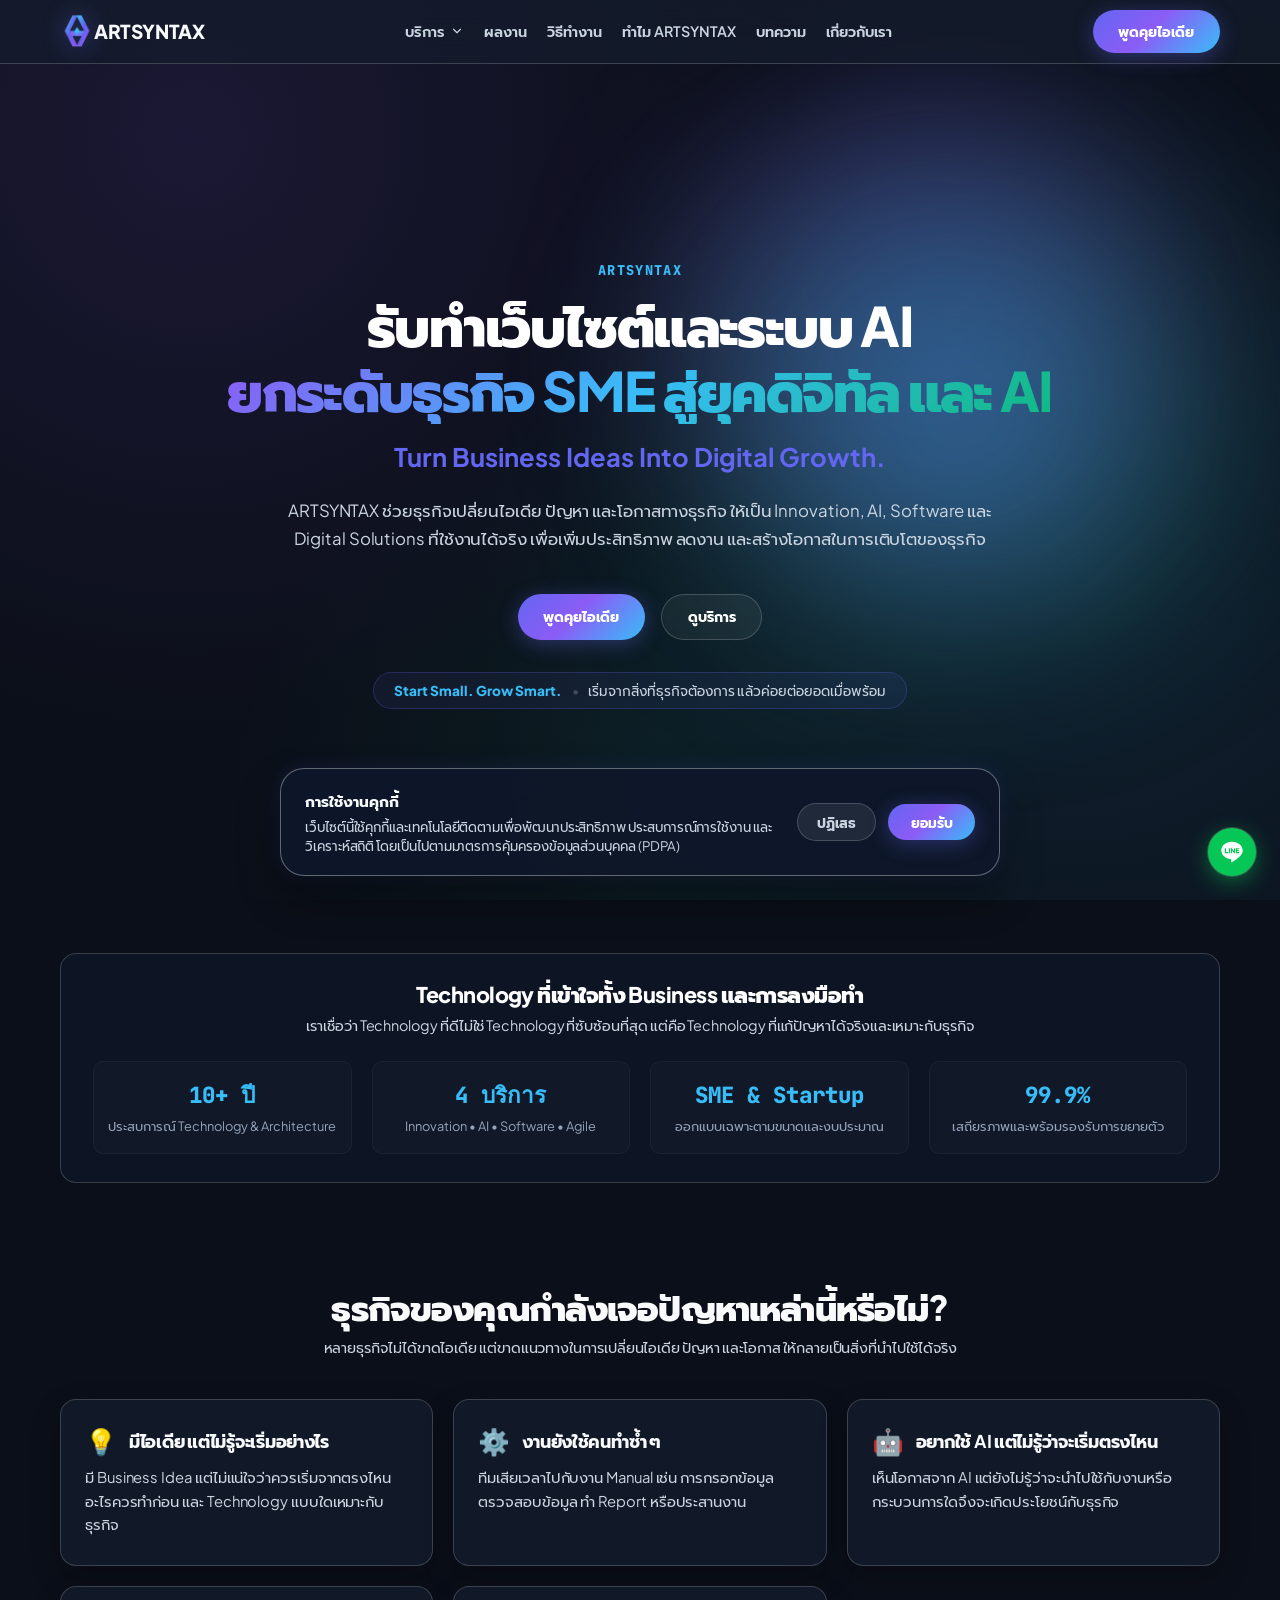
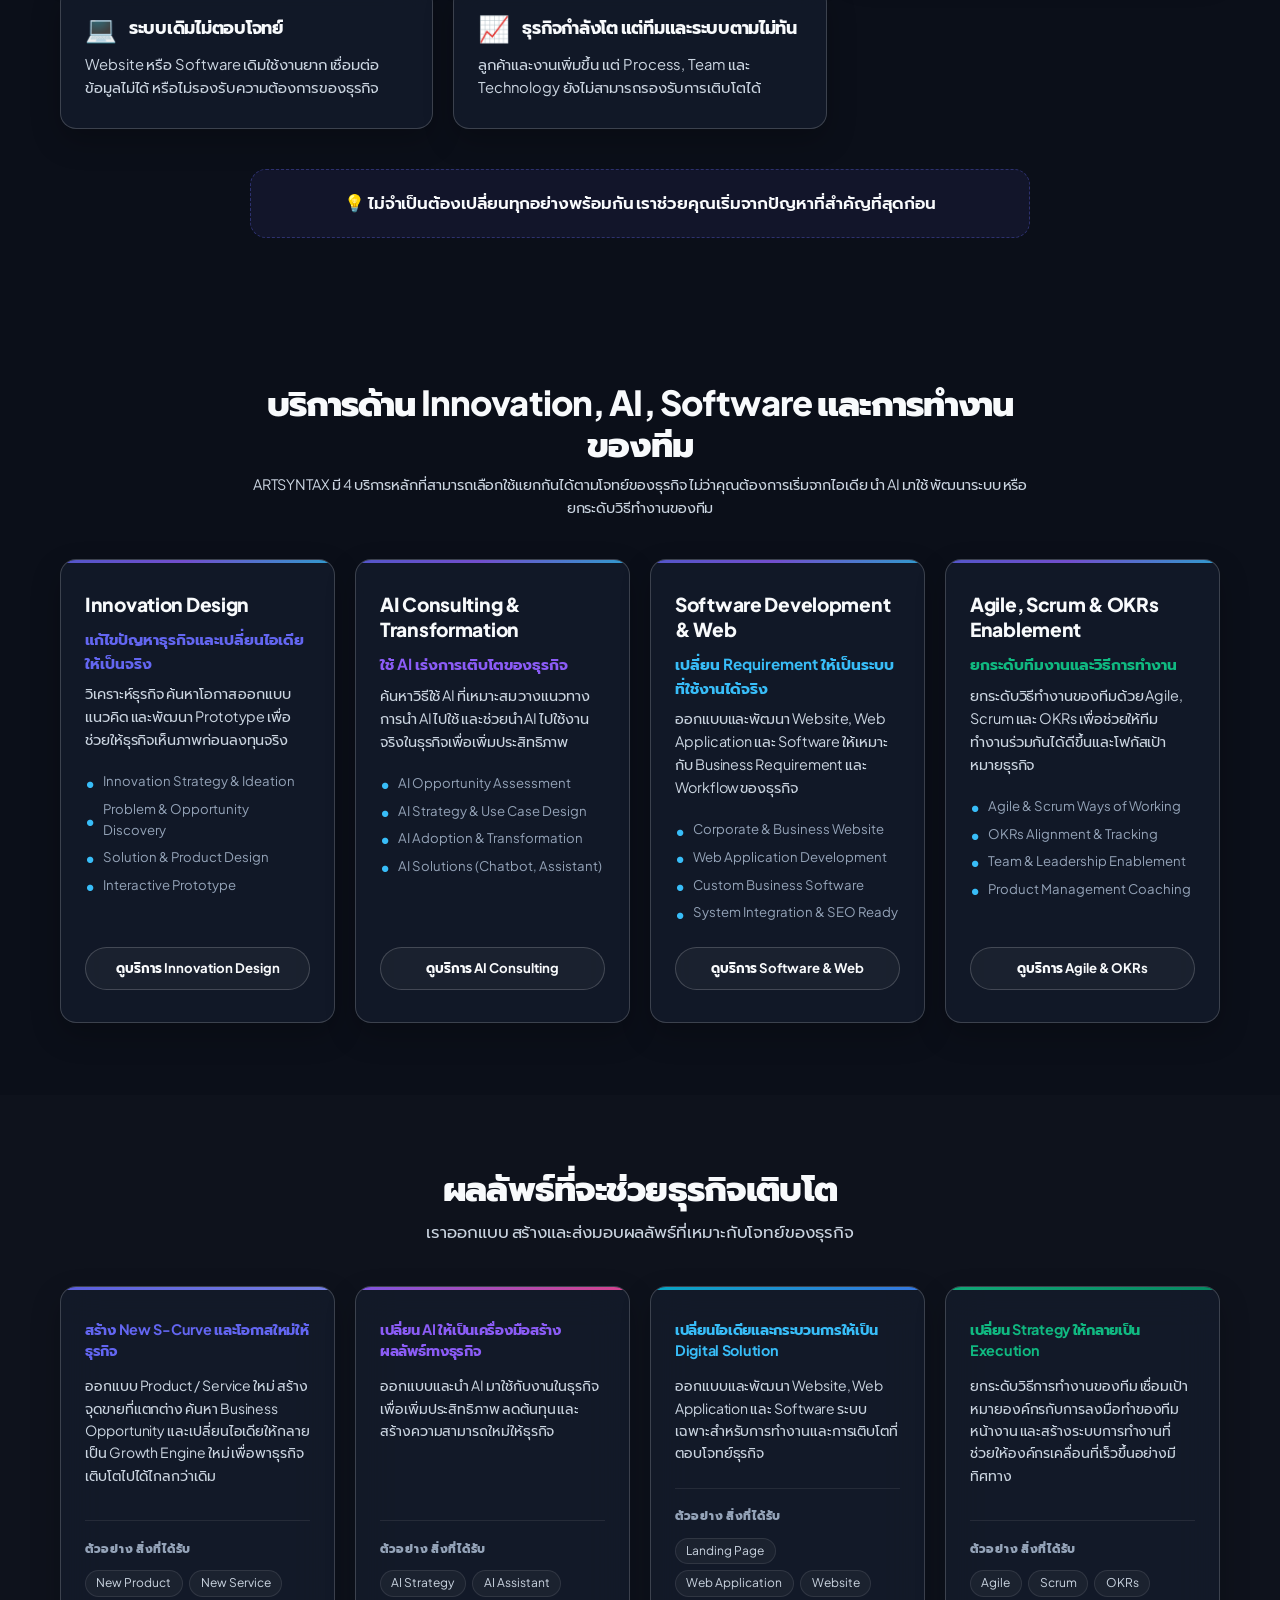
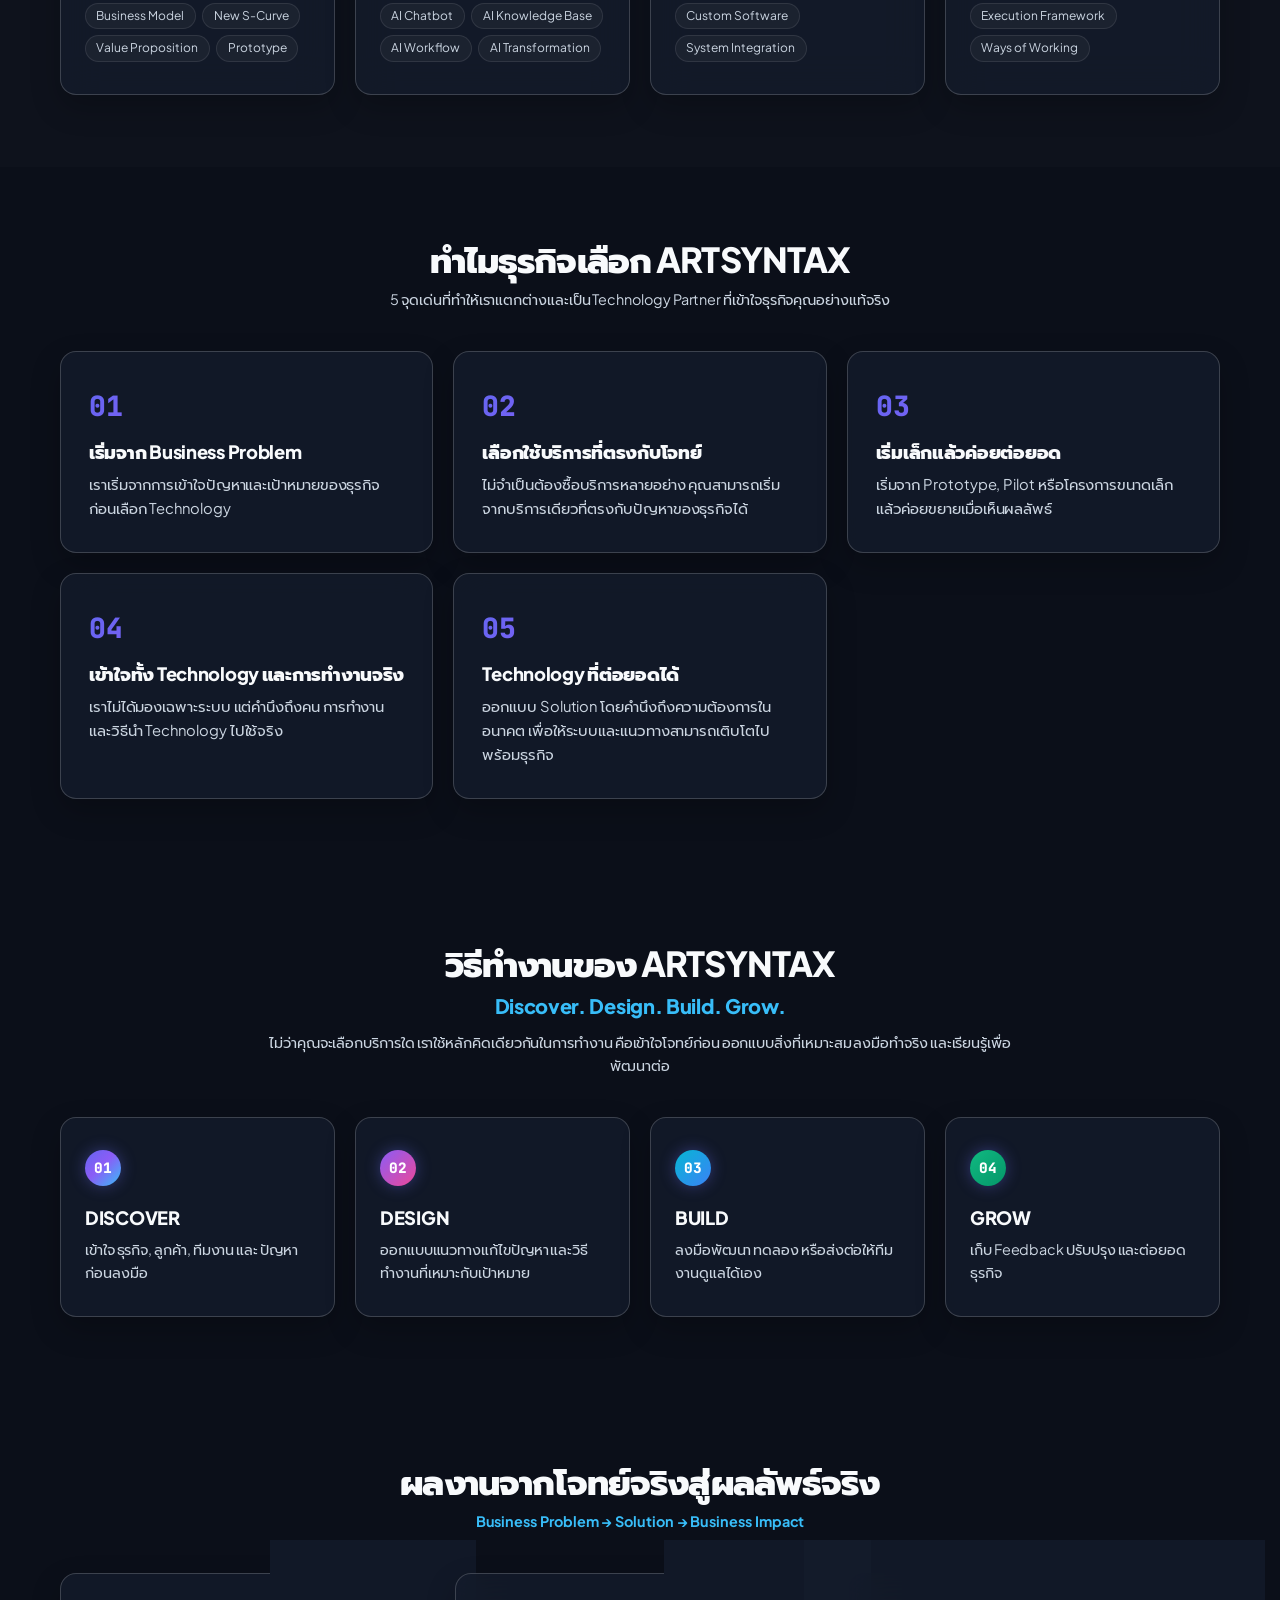
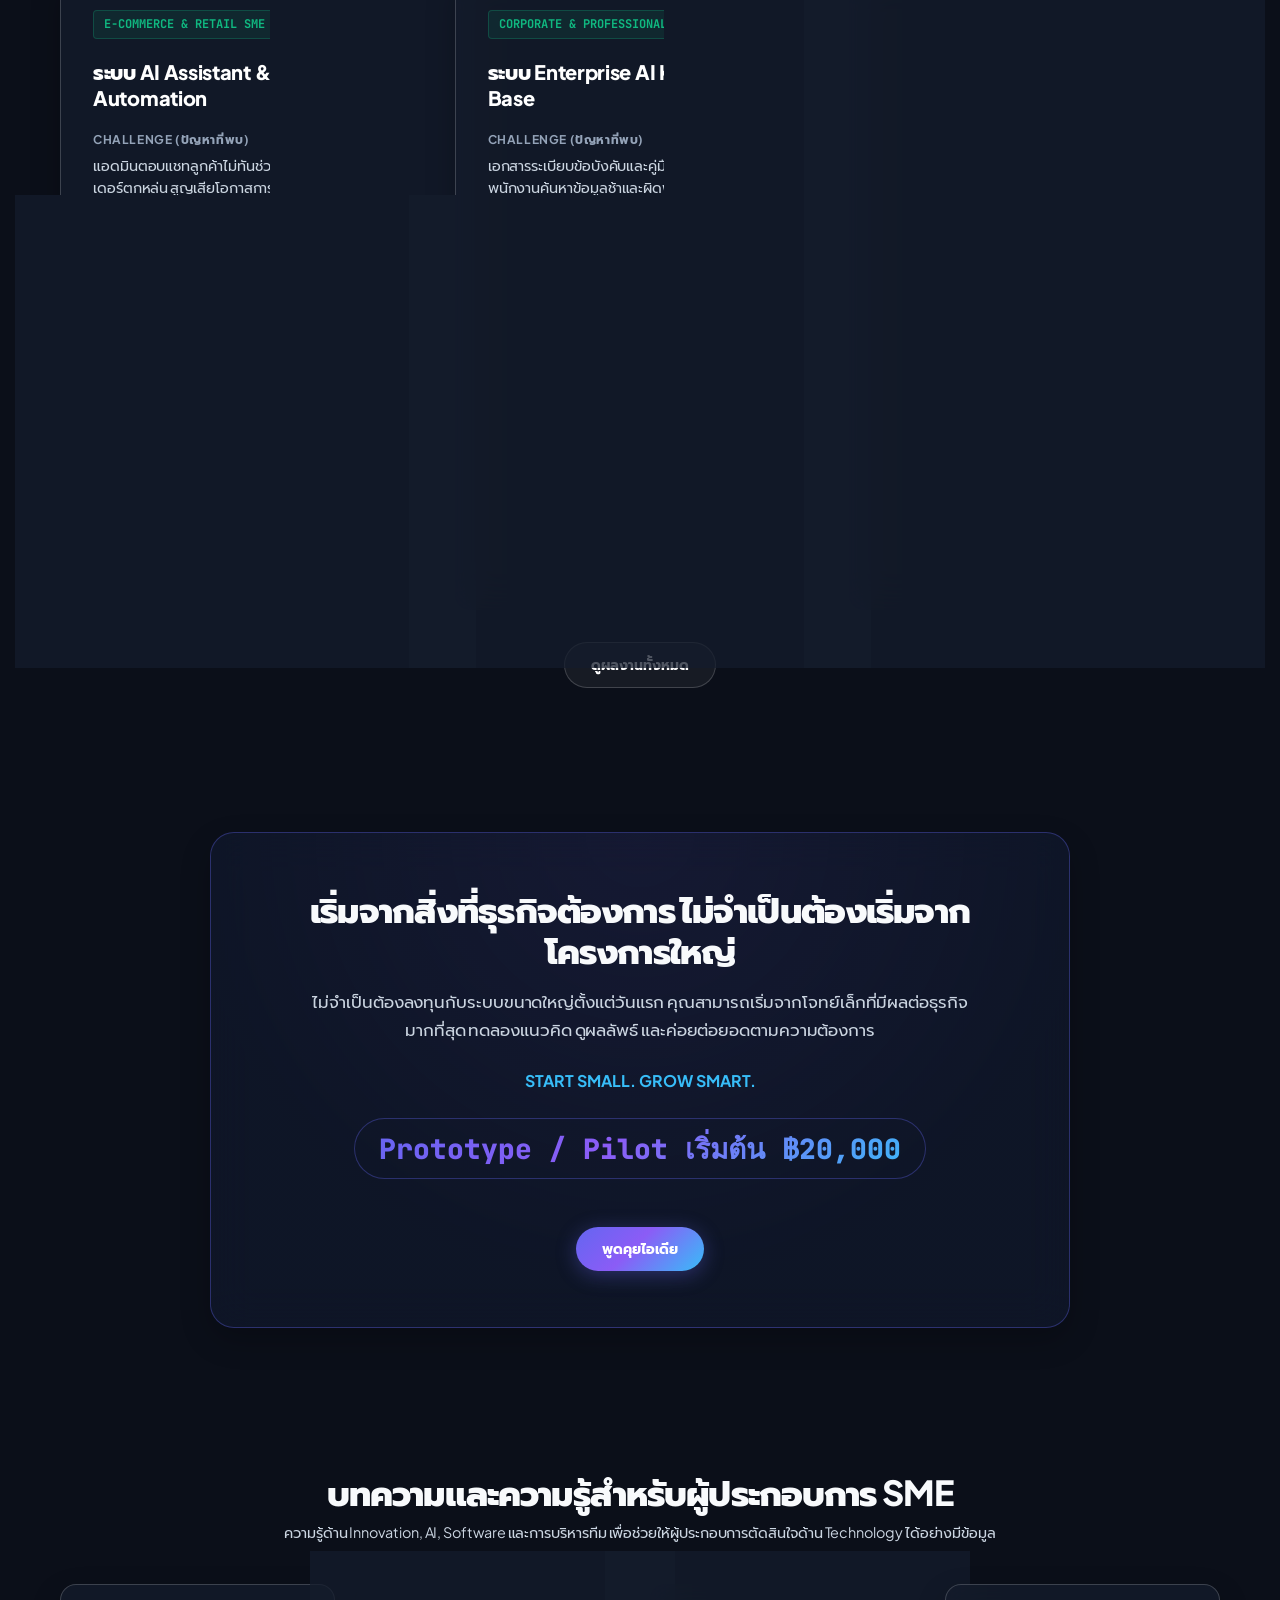
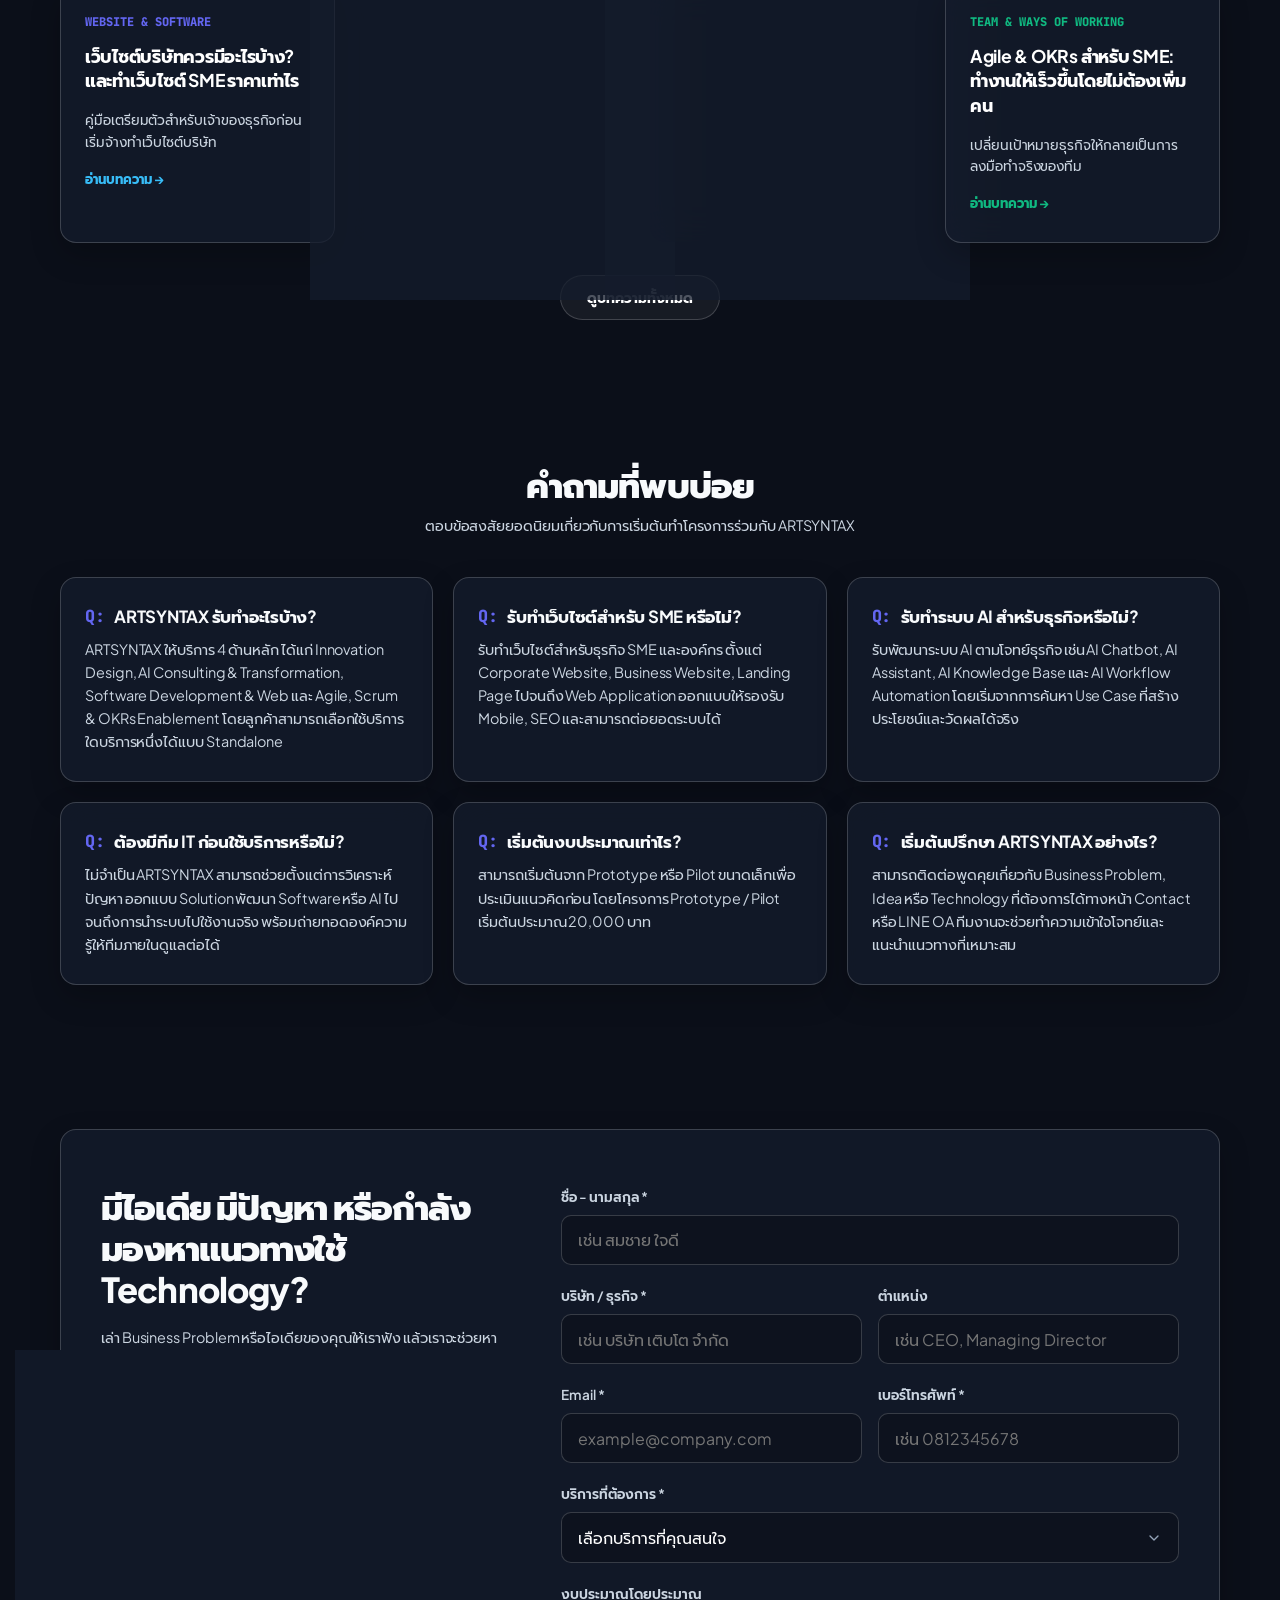
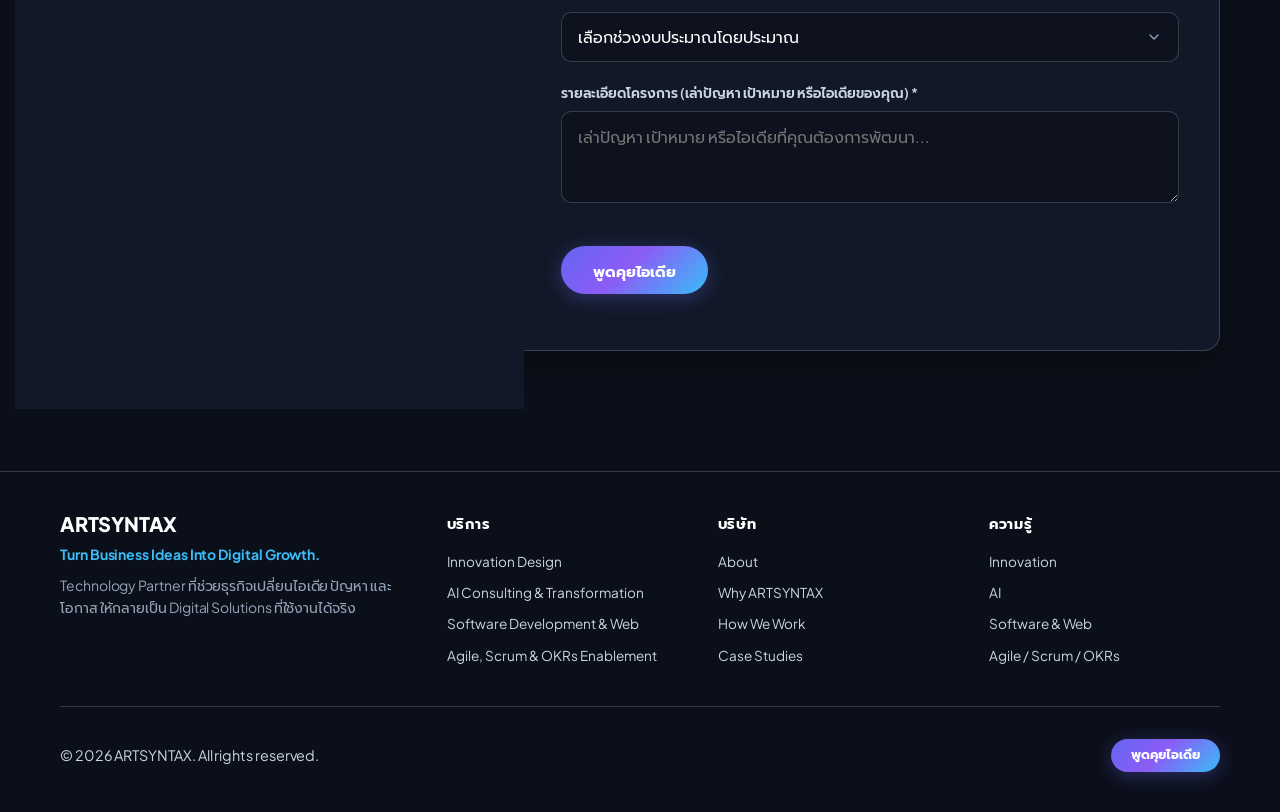
==== index.html @ 2445d151 "change SPA to MPA" ====
<!DOCTYPE html>
<html lang="th">
<head>
    <meta charset="UTF-8">
    <meta name="viewport" content="width=device-width, initial-scale=1.0, maximum-scale=5.0">

    <!-- Google tag (gtag.js) - Google Analytics 4 -->
    <script async src="https://www.googletagmanager.com/gtag/js?id=G-315091WYYC"></script>
    <script>
      window.dataLayer = window.dataLayer || [];
      function gtag(){dataLayer.push(arguments);}
      gtag('js', new Date());

      gtag('config', 'G-315091WYYC');
    </script>

    <!-- Meta Pixel Code -->
    <script>
    !function(f,b,e,v,n,t,s)
    {if(f.fbq)return;n=f.fbq=function(){n.callMethod?
    n.callMethod.apply(n,arguments):n.queue.push(arguments)};
    if(!f._fbq)f._fbq=n;n.push=n;n.loaded=!0;n.version='2.0';
    n.queue=[];t=b.createElement(e);t.async=!0;
    t.src=v;s=b.getElementsByTagName(e)[0];
    s.parentNode.insertBefore(t,s)}(window, document,'script',
    'https://connect.facebook.net/en_US/fbevents.js');
    fbq('init', '1600326638395942');
    fbq('track', 'PageView');
    </script>
    <noscript><img height="1" width="1" style="display:none"
    src="https://www.facebook.com/tr?id=1600326638395942&ev=PageView&noscript=1"
    /></noscript>
    <!-- End Meta Pixel Code -->

    <title>รับทำเว็บไซต์และระบบ AI สำหรับ SME | ARTSYNTAX</title>
    <meta name="description" content="รับทำเว็บไซต์ พัฒนาระบบ AI และ Software สำหรับธุรกิจ SME พร้อม Innovation Design และ Agile, Scrum & OKRs ช่วยเปลี่ยนไอเดียและปัญหาธุรกิจให้เป็น Digital Growth">
    <meta name="author" content="ARTSYNTAX Solution Studio">
    <meta name="robots" content="index, follow, max-snippet:-1, max-image-preview:large, max-video-preview:-1">
    <meta name="theme-color" content="#0b0f19">

    <!-- Favicon -->
    <link rel="icon" href="image/logo.png" type="image/png">

    <!-- Canonical URL -->
    <link rel="canonical" href="https://artsyntax.app/">

    <!-- LLM Context & Discovery Link -->
    <link rel="alternate" type="text/plain" href="https://artsyntax.app/llms.txt" title="LLM Context">
    <link rel="llms" href="https://artsyntax.app/llms.txt">

    <!-- Open Graph / Facebook / LinkedIn Meta Tags -->
    <meta property="og:locale" content="th_TH">
    <meta property="og:type" content="website">
    <meta property="og:title" content="รับทำเว็บไซต์และระบบ AI สำหรับ SME | ARTSYNTAX">
    <meta property="og:description" content="Turn Business Ideas Into Digital Growth. เปลี่ยนไอเดีย ปัญหา และโอกาสทางธุรกิจ ให้กลายเป็น Digital Solutions ที่ใช้งานได้จริง">
    <meta property="og:url" content="https://artsyntax.app/">
    <meta property="og:site_name" content="ARTSYNTAX">
    <meta property="og:image" content="https://artsyntax.app/og-image.png">
    <meta property="og:image:width" content="1200">
    <meta property="og:image:height" content="630">
    <meta property="og:image:alt" content="ARTSYNTAX - รับทำเว็บไซต์และระบบ AI สำหรับ SME">

    <!-- Twitter Card Meta Tags -->
    <meta name="twitter:card" content="summary_large_image">
    <meta name="twitter:title" content="รับทำเว็บไซต์และระบบ AI สำหรับ SME | ARTSYNTAX">
    <meta name="twitter:description" content="Turn Business Ideas Into Digital Growth. เปลี่ยนไอเดีย ปัญหา และโอกาสทางธุรกิจ ให้กลายเป็น Digital Solutions ที่ใช้งานได้จริง">
    <meta name="twitter:image" content="https://artsyntax.app/og-image.png">
    
    <!-- Google Fonts -->
    <link rel="preconnect" href="https://fonts.googleapis.com">
    <link rel="preconnect" href="https://fonts.gstatic.com" crossorigin>
    <link href="https://fonts.googleapis.com/css2?family=Plus+Jakarta+Sans:wght@400;500;600;700;800&family=Prompt:wght@300;400;500;600;700;800&family=JetBrains+Mono:wght@400;500;600;700&display=swap" rel="stylesheet">
    
    <!-- Core Stylesheet -->
    <link rel="stylesheet" href="css/styles.css">
    
    <!-- Structured Data (JSON-LD) -->
    <script type="application/ld+json">
    [
      {
        "@context": "https://schema.org",
        "@type": "Organization",
        "name": "ARTSYNTAX",
        "legalName": "ARTSYNTAX Solution Studio",
        "url": "https://artsyntax.app/",
        "logo": "https://artsyntax.app/image/logo.png",
        "description": "Technology Partner ที่ช่วยธุรกิจเปลี่ยนไอเดีย ปัญหา และโอกาส ให้กลายเป็น Digital Solutions ที่ใช้งานได้จริง ครอบคลุม Innovation Design, AI, Software และ Agile Enablement",
        "email": "artsyntax.app@gmail.com",
        "sameAs": [
          "https://lin.ee/Y8pm6YV"
        ]
      },
      {
        "@context": "https://schema.org",
        "@type": "WebSite",
        "name": "ARTSYNTAX",
        "url": "https://artsyntax.app/"
      },
      {
        "@context": "https://schema.org",
        "@type": "ProfessionalService",
        "name": "ARTSYNTAX | รับทำเว็บไซต์และระบบ AI สำหรับ SME",
        "url": "https://artsyntax.app/",
        "logo": "https://artsyntax.app/image/logo.png",
        "image": "https://artsyntax.app/og-image.png",
        "description": "บริการรับทำเว็บไซต์ พัฒนาระบบ AI และ Software สำหรับธุรกิจ SME พร้อม Innovation Design และ Agile, Scrum & OKRs ในงบเริ่มต้น ฿20,000",
        "priceRange": "฿20,000 - ฿300,000+",
        "currenciesAccepted": "THB",
        "paymentAccepted": "Cash, Bank Transfer",
        "areaServed": {
          "@type": "Country",
          "name": "Thailand"
        },
        "address": {
          "@type": "PostalAddress",
          "addressCountry": "TH"
        },
        "contactPoint": {
          "@type": "ContactPoint",
          "email": "artsyntax.app@gmail.com",
          "contactType": "Solutions Consultant",
          "availableLanguage": ["Thai", "English"]
        }
      }
    ]
    </script>
</head>
<body>

    <!-- ==========================================================================
       HEADER NAVIGATION BAR (6 Items + Dropdown + CTA)
       ========================================================================== -->
    <header class="navbar">
        <div class="container nav-wrapper">
            <a href="index.html" class="logo" aria-label="ARTSYNTAX Home">
                <img src="image/logo.png" alt="รับทำเว็บไซต์และระบบ AI สำหรับ SME" class="logo-img">
                <span>ARTSYNTAX</span>
            </a>

            <nav aria-label="Main Navigation">
                <ul class="nav-links">
                    <li class="nav-item-dropdown">
                        <a href="services/index.html" class="nav-link nav-dropdown-toggle">
                            <span>บริการ</span>
                            <svg viewBox="0 0 24 24" fill="none" stroke="currentColor" stroke-width="2" stroke-linecap="round" stroke-linejoin="round"><polyline points="6 9 12 15 18 9"></polyline></svg>
                        </a>
                        <div class="dropdown-menu">
                            <a href="services/innovation-design/index.html" class="dropdown-item">
                                <div class="dropdown-item-title"><span class="tag">01</span> Innovation Design</div>
                                <div class="dropdown-item-desc">เปลี่ยนไอเดียและปัญหาธุรกิจให้เป็น Solution</div>
                            </a>
                            <a href="services/ai-consulting-transformation/index.html" class="dropdown-item">
                                <div class="dropdown-item-title"><span class="tag">02</span> AI Consulting & Transformation</div>
                                <div class="dropdown-item-desc">ค้นหาโอกาสและนำ AI มาใช้ในธุรกิจจริง</div>
                            </a>
                            <a href="services/software-development-web/index.html" class="dropdown-item">
                                <div class="dropdown-item-title"><span class="tag">03</span> Software Development & Web</div>
                                <div class="dropdown-item-desc">พัฒนา Website, Web App และ Software</div>
                            </a>
                            <a href="services/agile-scrum-okrs/index.html" class="dropdown-item">
                                <div class="dropdown-item-title"><span class="tag">04</span> Agile, Scrum & OKRs Enablement</div>
                                <div class="dropdown-item-desc">ยกระดับทีม วิธีทำงาน และการ Execution</div>
                            </a>
                        </div>
                    </li>
                    <li><a href="case-studies/index.html" class="nav-link">ผลงาน</a></li>
                    <li><a href="how-we-work/index.html" class="nav-link">วิธีทำงาน</a></li>
                    <li><a href="why-artsyntax/index.html" class="nav-link">ทำไม ARTSYNTAX</a></li>
                    <li><a href="insights/index.html" class="nav-link">บทความ</a></li>
                    <li><a href="about/index.html" class="nav-link">เกี่ยวกับเรา</a></li>
                </ul>
            </nav>

            <div class="nav-actions">
                <a href="contact/index.html" class="btn btn-primary nav-cta-btn" id="navCtaBtn">
                    <span>พูดคุยไอเดีย</span>
                </a>
                <button class="mobile-toggle" id="mobileToggle" aria-label="เปิดเมนู" aria-expanded="false">
                    <svg width="20" height="20" viewBox="0 0 24 24" fill="none" stroke="currentColor" stroke-width="2" stroke-linecap="round" stroke-linejoin="round"><line x1="3" y1="12" x2="21" y2="12"></line><line x1="3" y1="6" x2="21" y2="6"></line><line x1="3" y1="18" x2="21" y2="18"></line></svg>
                </button>
            </div>
        </div>
    </header>

    <!-- Mobile Navigation Drawer -->
    <div class="mobile-drawer" id="mobileDrawer">
        <div style="font-size: 0.8rem; font-weight: 800; color: var(--accent-indigo); text-transform: uppercase; margin-bottom: -0.5rem;">บริการหลัก</div>
        <a href="services/innovation-design/index.html" class="mobile-nav-link" style="padding-left: 0.5rem;">• Innovation Design</a>
        <a href="services/ai-consulting-transformation/index.html" class="mobile-nav-link" style="padding-left: 0.5rem;">• AI Consulting & Transformation</a>
        <a href="services/software-development-web/index.html" class="mobile-nav-link" style="padding-left: 0.5rem;">• Software Development & Web</a>
        <a href="services/agile-scrum-okrs/index.html" class="mobile-nav-link" style="padding-left: 0.5rem;">• Agile, Scrum & OKRs Enablement</a>
        <a href="case-studies/index.html" class="mobile-nav-link">ผลงาน</a>
        <a href="how-we-work/index.html" class="mobile-nav-link">วิธีทำงาน</a>
        <a href="why-artsyntax/index.html" class="mobile-nav-link">ทำไม ARTSYNTAX</a>
        <a href="insights/index.html" class="mobile-nav-link">บทความ</a>
        <a href="about/index.html" class="mobile-nav-link">เกี่ยวกับเรา</a>
        <div style="margin-top: auto;">
            <a href="contact/index.html" class="btn btn-primary" style="width: 100%;">
                <span>พูดคุยไอเดีย</span>
            </a>
        </div>
    </div>

    <!-- ==========================================================================
       MAIN CONTENT CONTAINER
       ========================================================================== -->
    <main>

        <!-- ==========================================================================
           SECTION 01 — HERO
           ========================================================================== -->
        <section class="hero-section" id="home">
            <div class="container">
                <div class="hero-grid reveal" style="text-align: center;">
                    <div style="font-size: 0.85rem; font-family: var(--font-mono); font-weight: 800; color: var(--accent-cyan); text-transform: uppercase; letter-spacing: 0.1em; margin-bottom: 0.75rem;">
                        ARTSYNTAX
                    </div>
                    
                    <h1 style="font-size: clamp(2.1rem, 4.5vw, 3.4rem); font-weight: 800; line-height: 1.2; color: white; margin: 0 0 0.85rem;">
                        รับทำเว็บไซต์และระบบ AI <br><span class="gradient-text">ยกระดับธุรกิจ SME สู่ยุคดิจิทัล และ AI</span>
                    </h1>
                    
                    <div style="font-size: clamp(1.2rem, 2.5vw, 1.6rem); font-weight: 700; color: var(--accent-indigo); margin-bottom: 1.25rem;">
                        Turn Business Ideas Into Digital Growth.
                    </div>

                    <p class="hero-desc" style="max-width: 720px; margin: 0 auto 2rem; font-size: 1.05rem; line-height: 1.7; color: var(--text-secondary);">
                        ARTSYNTAX ช่วยธุรกิจเปลี่ยนไอเดีย ปัญหา และโอกาสทางธุรกิจ ให้เป็น Innovation, AI, Software และ Digital Solutions ที่ใช้งานได้จริง เพื่อเพิ่มประสิทธิภาพ ลดงาน และสร้างโอกาสในการเติบโตของธุรกิจ
                    </p>

                    <div class="hero-actions" style="display: flex; justify-content: center; gap: 1rem; flex-wrap: wrap;">
                        <a href="contact/index.html" class="btn btn-primary" id="heroCtaBtn">
                            <span>พูดคุยไอเดีย</span>
                        </a>
                        <a href="services/index.html" class="btn" style="background: rgba(255,255,255,0.05); border: 1px solid var(--border-glass); color: white;">
                            ดูบริการ
                        </a>
                    </div>

                    <div style="margin-top: 2rem;">
                        <div style="display: inline-flex; align-items: center; gap: 0.6rem; background: rgba(99, 102, 241, 0.08); border: 1px solid rgba(99, 102, 241, 0.25); border-radius: var(--radius-pill); padding: 0.45rem 1.25rem; font-size: 0.85rem; color: var(--text-secondary);">
                            <span style="font-weight: 800; color: var(--accent-cyan);">Start Small. Grow Smart.</span>
                            <span style="color: rgba(255,255,255,0.2);">•</span>
                            <span>เริ่มจากสิ่งที่ธุรกิจต้องการ แล้วค่อยต่อยอดเมื่อพร้อม</span>
                        </div>
                    </div>
                </div>
            </div>
        </section>

        <!-- ==========================================================================
           SECTION 02 — TRUST / PROOF
           ========================================================================== -->
        <section class="proof-strip">
            <div class="container">
                <div class="proof-box reveal">
                    <div class="proof-header">
                        <h2>Technology ที่เข้าใจทั้ง Business และการลงมือทำ</h2>
                        <p>เราเชื่อว่า Technology ที่ดีไม่ใช่ Technology ที่ซับซ้อนที่สุด แต่คือ Technology ที่แก้ปัญหาได้จริงและเหมาะกับธุรกิจ</p>
                    </div>

                    <div class="proof-grid">
                        <div class="proof-item">
                            <div class="proof-metric">10+ ปี</div>
                            <div class="proof-label">ประสบการณ์ Technology & Architecture</div>
                        </div>
                        <div class="proof-item">
                            <div class="proof-metric">4 บริการ</div>
                            <div class="proof-label">Innovation • AI • Software • Agile</div>
                        </div>
                        <div class="proof-item">
                            <div class="proof-metric">SME & Startup</div>
                            <div class="proof-label">ออกแบบเฉพาะตามขนาดและงบประมาณ</div>
                        </div>
                        <div class="proof-item">
                            <div class="proof-metric">99.9%</div>
                            <div class="proof-label">เสถียรภาพและพร้อมรองรับการขยายตัว</div>
                        </div>
                    </div>
                </div>
            </div>
        </section>

        <!-- ==========================================================================
           SECTION 03 — BUSINESS PROBLEMS
           ========================================================================== -->
        <section class="section-padding" id="problems">
            <div class="container">
                <div style="text-align: center; max-width: 780px; margin: 0 auto 2.5rem;" class="reveal">
                    <h2>ธุรกิจของคุณกำลังเจอปัญหาเหล่านี้หรือไม่?</h2>
                    <p style="margin-top: 0.5rem;">หลายธุรกิจไม่ได้ขาดไอเดีย แต่ขาดแนวทางในการเปลี่ยนไอเดีย ปัญหา และโอกาส ให้กลายเป็นสิ่งที่นำไปใช้ได้จริง</p>
                </div>

                <div class="problems-grid">
                    <!-- Problem 1 -->
                    <div class="glass-card problem-card reveal">
                        <div class="problem-header">
                            <span class="problem-icon">💡</span>
                            <h3>มีไอเดีย แต่ไม่รู้จะเริ่มอย่างไร</h3>
                        </div>
                        <p>มี Business Idea แต่ไม่แน่ใจว่าควรเริ่มจากตรงไหน อะไรควรทำก่อน และ Technology แบบใดเหมาะกับธุรกิจ</p>
                    </div>

                    <!-- Problem 2 -->
                    <div class="glass-card problem-card reveal">
                        <div class="problem-header">
                            <span class="problem-icon">⚙️</span>
                            <h3>งานยังใช้คนทำซ้ำ ๆ</h3>
                        </div>
                        <p>ทีมเสียเวลาไปกับงาน Manual เช่น การกรอกข้อมูล ตรวจสอบข้อมูล ทำ Report หรือประสานงาน</p>
                    </div>

                    <!-- Problem 3 -->
                    <div class="glass-card problem-card reveal">
                        <div class="problem-header">
                            <span class="problem-icon">🤖</span>
                            <h3>อยากใช้ AI แต่ไม่รู้ว่าจะเริ่มตรงไหน</h3>
                        </div>
                        <p>เห็นโอกาสจาก AI แต่ยังไม่รู้ว่าจะนำไปใช้กับงานหรือกระบวนการใดจึงจะเกิดประโยชน์กับธุรกิจ</p>
                    </div>

                    <!-- Problem 4 -->
                    <div class="glass-card problem-card reveal">
                        <div class="problem-header">
                            <span class="problem-icon">💻</span>
                            <h3>ระบบเดิมไม่ตอบโจทย์</h3>
                        </div>
                        <p>Website หรือ Software เดิมใช้งานยาก เชื่อมต่อข้อมูลไม่ได้ หรือไม่รองรับความต้องการของธุรกิจ</p>
                    </div>

                    <!-- Problem 5 -->
                    <div class="glass-card problem-card reveal">
                        <div class="problem-header">
                            <span class="problem-icon">📈</span>
                            <h3>ธุรกิจกำลังโต แต่ทีมและระบบตามไม่ทัน</h3>
                        </div>
                        <p>ลูกค้าและงานเพิ่มขึ้น แต่ Process, Team และ Technology ยังไม่สามารถรองรับการเติบโตได้</p>
                    </div>
                </div>

                <div class="problem-closing-box reveal">
                    <p>💡 ไม่จำเป็นต้องเปลี่ยนทุกอย่างพร้อมกัน เราช่วยคุณเริ่มจากปัญหาที่สำคัญที่สุดก่อน</p>
                </div>
            </div>
        </section>

        <!-- ==========================================================================
           SECTION 04 — CORE SERVICES (4 Standalone Services)
           ========================================================================== -->
        <section class="section-padding" id="services">
            <div class="container">
                <div style="text-align: center; max-width: 780px; margin: 0 auto 2.5rem;" class="reveal">
                    <h2>บริการด้าน Innovation, AI, Software และการทำงานของทีม</h2>
                    <p style="margin-top: 0.5rem;">ARTSYNTAX มี 4 บริการหลักที่สามารถเลือกใช้แยกกันได้ตามโจทย์ของธุรกิจ ไม่ว่าคุณต้องการเริ่มจากไอเดีย นำ AI มาใช้ พัฒนาระบบ หรือยกระดับวิธีทำงานของทีม</p>
                </div>

                <div class="lifecycle-grid">
                    <!-- Service 01: Innovation Design -->
                    <div class="glass-card lifecycle-card reveal">
                        <div>
                            <h3>Innovation Design</h3>
                            <div style="font-weight: 700; color: var(--accent-indigo); font-size: 0.95rem; margin-bottom: 0.5rem;">แก้ไขปัญหาธุรกิจและเปลี่ยนไอเดียให้เป็นจริง</div>
                            <p class="lifecycle-desc">วิเคราะห์ธุรกิจ ค้นหาโอกาส ออกแบบแนวคิด และพัฒนา Prototype เพื่อช่วยให้ธุรกิจเห็นภาพก่อนลงทุนจริง</p>
                            
                            <ul class="lifecycle-services-list">
                                <li>Innovation Strategy & Ideation</li>
                                <li>Problem & Opportunity Discovery</li>
                                <li>Solution & Product Design</li>
                                <li>Interactive Prototype</li>
                            </ul>
                        </div>
                        <a href="services/innovation-design/index.html" class="btn-lifecycle">ดูบริการ Innovation Design</a>
                    </div>

                    <!-- Service 02: AI Consulting & Transformation -->
                    <div class="glass-card lifecycle-card reveal">
                        <div>
                            <h3>AI Consulting & Transformation</h3>
                            <div style="font-weight: 700; color: var(--accent-purple); font-size: 0.95rem; margin-bottom: 0.5rem;">ใช้ AI เร่งการเติบโตของธุรกิจ</div>
                            <p class="lifecycle-desc">ค้นหาวิธีใช้ AI ที่เหมาะสม วางแนวทางการนำ AI ไปใช้ และช่วยนำ AI ไปใช้งานจริงในธุรกิจเพื่อเพิ่มประสิทธิภาพ</p>
                            
                            <ul class="lifecycle-services-list">
                                <li>AI Opportunity Assessment</li>
                                <li>AI Strategy & Use Case Design</li>
                                <li>AI Adoption & Transformation</li>
                                <li>AI Solutions (Chatbot, Assistant)</li>
                            </ul>
                        </div>
                        <a href="services/ai-consulting-transformation/index.html" class="btn-lifecycle">ดูบริการ AI Consulting</a>
                    </div>

                    <!-- Service 03: Software Development & Web -->
                    <div class="glass-card lifecycle-card reveal">
                        <div>
                            <h3>Software Development & Web</h3>
                            <div style="font-weight: 700; color: var(--accent-cyan); font-size: 0.95rem; margin-bottom: 0.5rem;">เปลี่ยน Requirement ให้เป็นระบบที่ใช้งานได้จริง</div>
                            <p class="lifecycle-desc">ออกแบบและพัฒนา Website, Web Application และ Software ให้เหมาะกับ Business Requirement และ Workflow ของธุรกิจ</p>
                            
                            <ul class="lifecycle-services-list">
                                <li>Corporate & Business Website</li>
                                <li>Web Application Development</li>
                                <li>Custom Business Software</li>
                                <li>System Integration & SEO Ready</li>
                            </ul>
                        </div>
                        <a href="services/software-development-web/index.html" class="btn-lifecycle">ดูบริการ Software & Web</a>
                    </div>

                    <!-- Service 04: Agile, Scrum & OKRs Enablement -->
                    <div class="glass-card lifecycle-card reveal">
                        <div>
                            <h3>Agile, Scrum & OKRs Enablement</h3>
                            <div style="font-weight: 700; color: var(--accent-emerald); font-size: 0.95rem; margin-bottom: 0.5rem;">ยกระดับทีมงานและวิธีการทำงาน</div>
                            <p class="lifecycle-desc">ยกระดับวิธีทำงานของทีมด้วย Agile, Scrum และ OKRs เพื่อช่วยให้ทีมทำงานร่วมกันได้ดีขึ้นและโฟกัสเป้าหมายธุรกิจ</p>
                            
                            <ul class="lifecycle-services-list">
                                <li>Agile & Scrum Ways of Working</li>
                                <li>OKRs Alignment & Tracking</li>
                                <li>Team & Leadership Enablement</li>
                                <li>Product Management Coaching</li>
                            </ul>
                        </div>
                        <a href="services/agile-scrum-okrs/index.html" class="btn-lifecycle">ดูบริการ Agile & OKRs</a>
                    </div>
                </div>
            </div>
        </section>

        <!-- ==========================================================================
           SECTION 05 — JOURNEY: จากไอเดีย สู่ GROWTH ที่เกิดขึ้นจริง
           ========================================================================== -->
        <section class="section-padding" id="journey" style="background: rgba(255,255,255,0.01);">
            <div class="container">
                <div style="text-align: center; max-width: 820px; margin: 0 auto 2.5rem;" class="reveal">
                    <h2>ผลลัพธ์ที่จะช่วยธุรกิจเติบโต</h2>
                    <p style="margin-top: 0.6rem; font-size: 1.05rem; color: var(--text-secondary); line-height: 1.65;">
                        เราออกแบบ สร้างและส่งมอบผลลัพธ์ที่เหมาะกับโจทย์ของธุรกิจ
                    </p>
                </div>

                <div class="journey-grid">
                    <!-- 01 — CREATE: Innovation & New S-Curve -->
                    <div class="glass-card journey-card card-create reveal">
                        <div>
                            <h3><div class="journey-subtitle" style="color: var(--accent-indigo);">สร้าง New S-Curve และโอกาสใหม่ให้ธุรกิจ</div></h3>
                            <p class="journey-desc">
                                ออกแบบ Product / Service ใหม่ สร้างจุดขายที่แตกต่าง ค้นหา Business Opportunity และเปลี่ยนไอเดียให้กลายเป็น Growth Engine ใหม่ เพื่อพาธุรกิจเติบโตไปได้ไกลกว่าเดิม
                            </p>
                        </div>
                        <div class="journey-deliverables-box">
                            <div class="journey-deliverables-title">ตัวอย่าง สิ่งที่ได้รับ</div>
                            <div class="journey-tags">
                                <span class="journey-tag">New Product</span>
                                <span class="journey-tag">New Service</span>
                                <span class="journey-tag">Business Model</span>
                                <span class="journey-tag">New S-Curve</span>
                                <span class="journey-tag">Value Proposition</span>
                                <span class="journey-tag">Prototype</span>
                            </div>
                        </div>
                    </div>

                    <!-- 02 — AUGMENT: AI & Intelligent Transformation -->
                    <div class="glass-card journey-card card-augment reveal">
                        <div>
                            <h3><div class="journey-subtitle" style="color: var(--accent-purple);">เปลี่ยน AI ให้เป็นเครื่องมือสร้างผลลัพธ์ทางธุรกิจ</div></h3>
                            <p class="journey-desc">
                                ออกแบบและนำ AI มาใช้กับงานในธุรกิจ เพื่อเพิ่มประสิทธิภาพ ลดต้นทุน และสร้างความสามารถใหม่ให้ธุรกิจ
                            </p>
                        </div>
                        <div class="journey-deliverables-box">
                            <div class="journey-deliverables-title">ตัวอย่าง สิ่งที่ได้รับ</div>
                            <div class="journey-tags">
                                <span class="journey-tag">AI Strategy</span>
                                <span class="journey-tag">AI Assistant</span>
                                <span class="journey-tag">AI Chatbot</span>
                                <span class="journey-tag">AI Knowledge Base</span>
                                <span class="journey-tag">AI Workflow</span>
                                <span class="journey-tag">AI Transformation</span>
                            </div>
                        </div>
                    </div>

                    <!-- 03 — BUILD: Software & Web -->
                    <div class="glass-card journey-card card-build reveal">
                        <div>
                            <h3><div class="journey-subtitle" style="color: var(--accent-cyan);">เปลี่ยนไอเดียและกระบวนการให้เป็น Digital Solution</div></h3>
                            <p class="journey-desc">
                                ออกแบบและพัฒนา Website, Web Application และ Software ระบบเฉพาะสำหรับการทำงานและการเติบโตที่ตอบโจทย์ธุรกิจ
                            </p>
                        </div>
                        <div class="journey-deliverables-box">
                            <div class="journey-deliverables-title">ตัวอย่าง สิ่งที่ได้รับ</div>
                            <div class="journey-tags">
                                <span class="journey-tag">Landing Page</span>
                                <span class="journey-tag">Web Application</span>
                                <span class="journey-tag">Website</span>
                                <span class="journey-tag">Custom Software</span>
                                <span class="journey-tag">System Integration</span>
                            </div>
                        </div>
                    </div>

                    <!-- 04 — EXECUTE: Agile, Scrum & OKRs -->
                    <div class="glass-card journey-card card-execute reveal">
                        <div>
                            <h3><div class="journey-subtitle" style="color: var(--accent-emerald);">เปลี่ยน Strategy ให้กลายเป็น Execution</div></h3>
                            <p class="journey-desc">
                                ยกระดับวิธีการทำงานของทีม เชื่อมเป้าหมายองค์กรกับการลงมือทำของทีมหน้างาน และสร้างระบบการทำงานที่ช่วยให้องค์กรเคลื่อนที่เร็วขึ้นอย่างมีทิศทาง
                            </p>
                        </div>
                        <div class="journey-deliverables-box">
                            <div class="journey-deliverables-title">ตัวอย่าง สิ่งที่ได้รับ</div>
                            <div class="journey-tags">
                                <span class="journey-tag">Agile</span>
                                <span class="journey-tag">Scrum</span>
                                <span class="journey-tag">OKRs</span>
                                <span class="journey-tag">Execution Framework</span>
                                <span class="journey-tag">Ways of Working</span>
                            </div>
                        </div>
                    </div>
                </div>
            </div>
        </section>

        <!-- ==========================================================================
           SECTION 06 — WHY ARTSYNTAX
           ========================================================================== -->
        <section class="section-padding" id="why-artsyntax">
            <div class="container">
                <div style="text-align: center; max-width: 780px; margin: 0 auto 2.5rem;" class="reveal">
                    <h2>ทำไมธุรกิจเลือก ARTSYNTAX</h2>
                    <p style="margin-top: 0.5rem;">5 จุดเด่นที่ทำให้เราแตกต่างและเป็น Technology Partner ที่เข้าใจธุรกิจคุณอย่างแท้จริง</p>
                </div>

                <div class="why-grid">
                    <!-- 01 -->
                    <div class="glass-card why-card reveal">
                        <span class="why-num">01</span>
                        <h3>เริ่มจาก Business Problem</h3>
                        <p>เราเริ่มจากการเข้าใจปัญหาและเป้าหมายของธุรกิจ ก่อนเลือก Technology</p>
                    </div>

                    <!-- 02 -->
                    <div class="glass-card why-card reveal">
                        <span class="why-num">02</span>
                        <h3>เลือกใช้บริการที่ตรงกับโจทย์</h3>
                        <p>ไม่จำเป็นต้องซื้อบริการหลายอย่าง คุณสามารถเริ่มจากบริการเดียวที่ตรงกับปัญหาของธุรกิจได้</p>
                    </div>

                    <!-- 03 -->
                    <div class="glass-card why-card reveal">
                        <span class="why-num">03</span>
                        <h3>เริ่มเล็กแล้วค่อยต่อยอด</h3>
                        <p>เริ่มจาก Prototype, Pilot หรือโครงการขนาดเล็ก แล้วค่อยขยายเมื่อเห็นผลลัพธ์</p>
                    </div>

                    <!-- 04 -->
                    <div class="glass-card why-card reveal">
                        <span class="why-num">04</span>
                        <h3>เข้าใจทั้ง Technology และการทำงานจริง</h3>
                        <p>เราไม่ได้มองเฉพาะระบบ แต่คำนึงถึงคน การทำงาน และวิธีนำ Technology ไปใช้จริง</p>
                    </div>

                    <!-- 05 -->
                    <div class="glass-card why-card reveal">
                        <span class="why-num">05</span>
                        <h3>Technology ที่ต่อยอดได้</h3>
                        <p>ออกแบบ Solution โดยคำนึงถึงความต้องการในอนาคต เพื่อให้ระบบและแนวทางสามารถเติบโตไปพร้อมธุรกิจ</p>
                    </div>
                </div>
            </div>
        </section>

        <!-- ==========================================================================
           SECTION 07 — SIGNATURE FRAMEWORK
           ========================================================================== -->
        <section class="section-padding" id="framework">
            <div class="container">
                <div style="text-align: center; max-width: 780px; margin: 0 auto 2.5rem;" class="reveal">
                    <h2>วิธีทำงานของ ARTSYNTAX</h2>
                    <h3 style="font-size: 1.25rem; font-weight: 800; color: var(--accent-cyan); margin-top: 0.5rem;">
                        Discover. Design. Build. Grow.
                    </h3>
                    <p style="margin-top: 0.75rem;">ไม่ว่าคุณจะเลือกบริการใด เราใช้หลักคิดเดียวกันในการทำงาน คือเข้าใจโจทย์ก่อน ออกแบบสิ่งที่เหมาะสม ลงมือทำจริง และเรียนรู้เพื่อพัฒนาต่อ</p>
                </div>

                <div class="workflow-grid">
                    <div class="glass-card workflow-card reveal">
                        <div class="step-num-badge">01</div>
                        <h3>DISCOVER</h3>
                        <p>เข้าใจ ธุรกิจ, ลูกค้า, ทีมงาน และ ปัญหา ก่อนลงมือ</p>
                    </div>

                    <div class="glass-card workflow-card reveal">
                        <div class="step-num-badge" style="background: linear-gradient(135deg, #8b5cf6, #ec4899);">02</div>
                        <h3>DESIGN</h3>
                        <p>ออกแบบแนวทางแก้ไขปัญหา และวิธีทำงานที่เหมาะกับเป้าหมาย</p>
                    </div>

                    <div class="glass-card workflow-card reveal">
                        <div class="step-num-badge" style="background: linear-gradient(135deg, #06b6d4, #3b82f6);">03</div>
                        <h3>BUILD</h3>
                        <p>ลงมือพัฒนา ทดลอง หรือส่งต่อให้ทีมงานดูแลได้เอง</p>
                    </div>

                    <div class="glass-card workflow-card reveal">
                        <div class="step-num-badge" style="background: linear-gradient(135deg, #10b981, #059669);">04</div>
                        <h3>GROW</h3>
                        <p>เก็บ Feedback ปรับปรุง และต่อยอดธุรกิจ</p>
                    </div>
                </div>
            </div>
        </section>

        <!-- ==========================================================================
           SECTION 08 — CASE STUDIES
           ========================================================================== -->
        <section class="section-padding" id="case-studies">
            <div class="container">
                <div style="text-align: center; max-width: 780px; margin: 0 auto 2.5rem;" class="reveal">
                    <h2>ผลงานจากโจทย์จริงสู่ผลลัพธ์จริง</h2>
                    <p style="margin-top: 0.5rem; color: var(--accent-cyan); font-weight: 700;">Business Problem → Solution → Business Impact</p>
                </div>

                <div class="case-studies-grid">
                    <!-- Case 1 -->
                    <div class="glass-card case-study-card reveal">
                        <span class="case-industry-tag">E-Commerce & Retail SME</span>
                        <h3>ระบบ AI Assistant & Order Automation</h3>
                        
                        <div class="case-item">
                            <div class="case-item-label">Challenge (ปัญหาที่พบ)</div>
                            <p class="case-item-text">แอดมินตอบแชทลูกค้าไม่ทันช่วงแคมเปญ ข้อมูลออเดอร์ตกหล่น สูญเสียโอกาสการขาย</p>
                        </div>

                        <div class="case-item">
                            <div class="case-item-label">Solution (การแก้ไข)</div>
                            <p class="case-item-text">พัฒนา AI Assistant เชื่อมต่อ LINE OA ตอบคำถามสินค้าและดึงเข้าสู่ระบบรับคำสั่งซื้ออัตโนมัติ</p>
                        </div>

                        <div class="case-item">
                            <div class="case-item-label">Technology / Approach</div>
                            <p class="case-item-text" style="color: var(--text-muted); font-size: 0.825rem;">AI Assistant • LLM Integration • LINE Messaging API • Webhook Automation</p>
                        </div>

                        <div class="case-result-box">
                            <div class="result-title">Result (Business Impact)</div>
                            <ul>
                                <li>ลดเวลาการทำงานตอบแชท 65%</li>
                                <li>ลดงาน Manual 120 ชั่วโมง/เดือน</li>
                                <li>รองรับลูกค้าพร้อมกันได้ 24 ชั่วโมง</li>
                            </ul>
                        </div>
                    </div>

                    <!-- Case 2 -->
                    <div class="glass-card case-study-card reveal">
                        <span class="case-industry-tag">Corporate & Professional Services</span>
                        <h3>ระบบ Enterprise AI Knowledge Base</h3>
                        
                        <div class="case-item">
                            <div class="case-item-label">Challenge (ปัญหาที่พบ)</div>
                            <p class="case-item-text">เอกสารระเบียบข้อบังคับและคู่มืองานมีจำนวนมาก พนักงานค้นหาข้อมูลช้าและผิดพลาด</p>
                        </div>

                        <div class="case-item">
                            <div class="case-item-label">Solution (การแก้ไข)</div>
                            <p class="case-item-text">สร้างระบบ Enterprise RAG สรุปและตอบคำถามจากเอกสารภายในองค์กรได้อย่างแม่นยำ ปลอดภัย</p>
                        </div>

                        <div class="case-item">
                            <div class="case-item-label">Technology / Approach</div>
                            <p class="case-item-text" style="color: var(--text-muted); font-size: 0.825rem;">Enterprise RAG • Vector Search Database • Python Backend • Cloud Architecture</p>
                        </div>

                        <div class="case-result-box">
                            <div class="result-title">Result (Business Impact)</div>
                            <ul>
                                <li>ค้นหาข้อมูลเอกสารเร็วขึ้น 80%</li>
                                <li>ลดเวลางานสอบถามภายใน 90 ชั่วโมง/เดือน</li>
                                <li>รองรับผู้ใช้งานพร้อมกัน 500+ คน</li>
                            </ul>
                        </div>
                    </div>

                    <!-- Case 3 -->
                    <div class="glass-card case-study-card reveal">
                        <span class="case-industry-tag">Manufacturing & B2B Distribution</span>
                        <h3>Custom Production Tracking Web Application</h3>
                        
                        <div class="case-item">
                            <div class="case-item-label">Challenge (ปัญหาที่พบ)</div>
                            <p class="case-item-text">ติดตามสถานะงานผลิตและสต็อกผ่านกระดาษ/Excel รายงานสรุปส่งผู้บริหารล่าช้า</p>
                        </div>

                        <div class="case-item">
                            <div class="case-item-label">Solution (การแก้ไข)</div>
                            <p class="case-item-text">พัฒนาระบบ Web Application ติดตามงานผลิต พร้อมแดชบอร์ดสรุปยอดแบบ Real-time</p>
                        </div>

                        <div class="case-item">
                            <div class="case-item-label">Technology / Approach</div>
                            <p class="case-item-text" style="color: var(--text-muted); font-size: 0.825rem;">Web Application • PostgreSQL • Microservices • Real-time Analytics Dashboard</p>
                        </div>

                        <div class="case-result-box">
                            <div class="result-title">Result (Business Impact)</div>
                            <ul>
                                <li>ลดข้อผิดพลาดการบันทึกข้อมูล 95%</li>
                                <li>ประหยัดเวลาทำรายงานสรุป 40 ชั่วโมง/เดือน</li>
                                <li>ดูรายงานสต็อกได้แบบ Real-time ทันที</li>
                            </ul>
                        </div>
                    </div>
                </div>

                <div style="text-align: center; margin-top: 2rem;">
                    <a href="case-studies/index.html" class="btn" style="background: rgba(255,255,255,0.05); border: 1px solid var(--border-glass); color: white;">
                        ดูผลงานทั้งหมด
                    </a>
                </div>
            </div>
        </section>

        <!-- ==========================================================================
           SECTION 09 — START SMALL
           ========================================================================== -->
        <section class="section-padding" id="start-small">
            <div class="container">
                <div class="glass-card start-small-box reveal">
                    <h2>เริ่มจากสิ่งที่ธุรกิจต้องการ ไม่จำเป็นต้องเริ่มจากโครงการใหญ่</h2>
                    
                    <p style="font-size: 1.05rem; line-height: 1.7; color: var(--text-secondary); max-width: 680px; margin: 1rem auto 0;">
                        ไม่จำเป็นต้องลงทุนกับระบบขนาดใหญ่ตั้งแต่วันแรก คุณสามารถเริ่มจากโจทย์เล็กที่มีผลต่อธุรกิจมากที่สุด ทดลองแนวคิด ดูผลลัพธ์ และค่อยต่อยอดตามความต้องการ
                    </p>

                    <div style="margin-top: 1.5rem;">
                        <div style="font-size: 1rem; color: var(--accent-cyan); font-weight: 700; text-transform: uppercase;">Start Small. Grow Smart.</div>
                        <div class="price-highlight-pill">
                            Prototype / Pilot เริ่มต้น ฿20,000
                        </div>
                    </div>

                    <div style="margin-top: 1.5rem;">
                        <a href="contact/index.html" class="btn btn-primary">
                            <span>พูดคุยไอเดีย</span>
                        </a>
                    </div>
                </div>
            </div>
        </section>

        <!-- ==========================================================================
           SECTION 10 — INSIGHTS
           ========================================================================== -->
        <section class="section-padding" id="insights">
            <div class="container">
                <div style="text-align: center; max-width: 780px; margin: 0 auto 2.5rem;" class="reveal">
                    <h2>บทความและความรู้สำหรับผู้ประกอบการ SME</h2>
                    <p style="margin-top: 0.5rem;">ความรู้ด้าน Innovation, AI, Software และการบริหารทีม เพื่อช่วยให้ผู้ประกอบการตัดสินใจด้าน Technology ได้อย่างมีข้อมูล</p>
                </div>

                <div class="insights-grid">
                    <div class="glass-card insight-card reveal">
                        <span class="insight-category">Website & Software</span>
                        <h3>เว็บไซต์บริษัทควรมีอะไรบ้าง? และทำเว็บไซต์ SME ราคาเท่าไร</h3>
                        <p style="font-size: 0.85rem; color: var(--text-secondary); margin-bottom: 1rem;">คู่มือเตรียมตัวสำหรับเจ้าของธุรกิจก่อนเริ่มจ้างทำเว็บไซต์บริษัท</p>
                        <a href="insights/index.html" style="font-size: 0.825rem; color: var(--accent-cyan); font-weight: 700;">อ่านบทความ →</a>
                    </div>

                    <div class="glass-card insight-card reveal">
                        <span class="insight-category" style="color: var(--accent-purple);">AI for Business</span>
                        <h3>รับทำ AI สำหรับธุรกิจคืออะไร? SME ควรเริ่มจากตรงไหน</h3>
                        <p style="font-size: 0.85rem; color: var(--text-secondary); margin-bottom: 1rem;">ค้นหา AI Use Case ที่คุ้มค่าการลงทุนและลดงานซ้ำซ้อนได้จริง</p>
                        <a href="insights/index.html" style="font-size: 0.825rem; color: var(--accent-purple); font-weight: 700;">อ่านบทความ →</a>
                    </div>

                    <div class="glass-card insight-card reveal">
                        <span class="insight-category" style="color: var(--accent-cyan);">Custom Software</span>
                        <h3>Software สำเร็จรูป vs Custom Software แบบไหนเหมาะกับ SME</h3>
                        <p style="font-size: 0.85rem; color: var(--text-secondary); margin-bottom: 1rem;">เปรียบเทียบข้อดี ข้อจำกัด และจุดคุ้มทุนในการพัฒนาระบบเอง</p>
                        <a href="insights/index.html" style="font-size: 0.825rem; color: var(--accent-cyan); font-weight: 700;">อ่านบทความ →</a>
                    </div>

                    <div class="glass-card insight-card reveal">
                        <span class="insight-category" style="color: var(--accent-emerald);">Team & Ways of Working</span>
                        <h3>Agile & OKRs สำหรับ SME: ทำงานให้เร็วขึ้นโดยไม่ต้องเพิ่มคน</h3>
                        <p style="font-size: 0.85rem; color: var(--text-secondary); margin-bottom: 1rem;">เปลี่ยนเป้าหมายธุรกิจให้กลายเป็นการลงมือทำจริงของทีม</p>
                        <a href="insights/index.html" style="font-size: 0.825rem; color: var(--accent-emerald); font-weight: 700;">อ่านบทความ →</a>
                    </div>
                </div>

                <div style="text-align: center; margin-top: 2rem;">
                    <a href="insights/index.html" class="btn" style="background: rgba(255,255,255,0.05); border: 1px solid var(--border-glass); color: white;">
                        ดูบทความทั้งหมด
                    </a>
                </div>
            </div>
        </section>

        <!-- ==========================================================================
           SECTION 11 — FAQ
           ========================================================================== -->
        <section class="section-padding" id="faq">
            <div class="container">
                <div style="text-align: center; max-width: 780px; margin: 0 auto 2.5rem;" class="reveal">
                    <h2>คำถามที่พบบ่อย</h2>
                    <p style="margin-top: 0.5rem;">ตอบข้อสงสัยยอดนิยมเกี่ยวกับการเริ่มต้นทำโครงการร่วมกับ ARTSYNTAX</p>
                </div>

                <div class="faq-grid-12">
                    <div class="glass-card faq-card-item reveal">
                        <h3>ARTSYNTAX รับทำอะไรบ้าง?</h3>
                        <p>ARTSYNTAX ให้บริการ 4 ด้านหลัก ได้แก่ Innovation Design, AI Consulting & Transformation, Software Development & Web และ Agile, Scrum & OKRs Enablement โดยลูกค้าสามารถเลือกใช้บริการใดบริการหนึ่งได้แบบ Standalone</p>
                    </div>

                    <div class="glass-card faq-card-item reveal">
                        <h3>รับทำเว็บไซต์สำหรับ SME หรือไม่?</h3>
                        <p>รับทำเว็บไซต์สำหรับธุรกิจ SME และองค์กร ตั้งแต่ Corporate Website, Business Website, Landing Page ไปจนถึง Web Application ออกแบบให้รองรับ Mobile, SEO และสามารถต่อยอดระบบได้</p>
                    </div>

                    <div class="glass-card faq-card-item reveal">
                        <h3>รับทำระบบ AI สำหรับธุรกิจหรือไม่?</h3>
                        <p>รับพัฒนาระบบ AI ตามโจทย์ธุรกิจ เช่น AI Chatbot, AI Assistant, AI Knowledge Base และ AI Workflow Automation โดยเริ่มจากการค้นหา Use Case ที่สร้างประโยชน์และวัดผลได้จริง</p>
                    </div>

                    <div class="glass-card faq-card-item reveal">
                        <h3>ต้องมีทีม IT ก่อนใช้บริการหรือไม่?</h3>
                        <p>ไม่จำเป็น ARTSYNTAX สามารถช่วยตั้งแต่การวิเคราะห์ปัญหา ออกแบบ Solution พัฒนา Software หรือ AI ไปจนถึงการนำระบบไปใช้งานจริง พร้อมถ่ายทอดองค์ความรู้ให้ทีมภายในดูแลต่อได้</p>
                    </div>

                    <div class="glass-card faq-card-item reveal">
                        <h3>เริ่มต้นงบประมาณเท่าไร?</h3>
                        <p>สามารถเริ่มต้นจาก Prototype หรือ Pilot ขนาดเล็กเพื่อประเมินแนวคิดก่อน โดยโครงการ Prototype / Pilot เริ่มต้นประมาณ 20,000 บาท</p>
                    </div>

                    <div class="glass-card faq-card-item reveal">
                        <h3>เริ่มต้นปรึกษา ARTSYNTAX อย่างไร?</h3>
                        <p>สามารถติดต่อพูดคุยเกี่ยวกับ Business Problem, Idea หรือ Technology ที่ต้องการได้ทางหน้า Contact หรือ LINE OA ทีมงานจะช่วยทำความเข้าใจโจทย์และแนะนำแนวทางที่เหมาะสม</p>
                    </div>
                </div>
            </div>
        </section>

        <!-- ==========================================================================
           SECTION 12 — FINAL CTA & CONTACT FORM
           ========================================================================== -->
        <section class="section-padding contact-section" id="contact">
            <div class="container">
                <div class="glass-card contact-card reveal">
                    <div>
                        <h2>มีไอเดีย มีปัญหา หรือกำลังมองหาแนวทางใช้ Technology?</h2>
                        <p style="margin-top: 1rem; color: var(--text-secondary); line-height: 1.65;">
                            เล่า Business Problem หรือไอเดียของคุณให้เราฟัง แล้วเราจะช่วยหาแนวทางที่เหมาะสมกับธุรกิจ เริ่มต้นจากสิ่งที่สำคัญที่สุด
                        </p>
                        
                        <div style="margin-top: 1.5rem; padding-top: 1.5rem; border-top: 1px solid var(--border-glass);">
                            <p style="font-weight: 700; color: white; display: flex; align-items: center; gap: 0.5rem; margin: 0 0 0.75rem 0;">
                                <svg width="18" height="18" viewBox="0 0 24 24" fill="none" stroke="currentColor" stroke-width="2" stroke-linecap="round" stroke-linejoin="round"><path d="M4 4h16c1.1 0 2 .9 2 2v12c0 1.1-.9 2-2 2H4c-1.1 0-2-.9-2-2V6c0-1.1.9-2 2-2z"></path><polyline points="22,6 12,13 2,6"></polyline></svg>
                                artsyntax.app@gmail.com
                            </p>
                            <a href="https://lin.ee/Y8pm6YV" target="_blank" rel="noopener noreferrer">
                                <img src="https://scdn.line-apps.com/n/line_add_friends/btn/th.png" alt="เพิ่มเพื่อน LINE Official Account" height="36" style="border: 0; display: inline-block; transition: transform 0.2s ease;" onmouseover="this.style.transform='scale(1.04)'" onmouseout="this.style.transform='scale(1)'">
                            </a>
                        </div>
                    </div>

                    <div>
                        <form id="contactForm" action="https://formsubmit.co/artsyntax.app@gmail.com" method="POST" novalidate>
                            <input type="hidden" name="_captcha" value="false">
                            <input type="hidden" name="_template" value="table">
                            <input type="hidden" name="_subject" value="New Project Consultation Request!">
                            <input type="hidden" name="_next" value="https://artsyntax.app/">

                            <div class="form-group">
                                <label for="name">ชื่อ - นามสกุล *</label>
                                <input type="text" id="name" name="name" class="form-control" required placeholder="เช่น สมชาย ใจดี">
                            </div>

                            <div style="display: grid; grid-template-columns: 1fr 1fr; gap: 1rem;">
                                <div class="form-group">
                                    <label for="company">บริษัท / ธุรกิจ *</label>
                                    <input type="text" id="company" name="company" class="form-control" required placeholder="เช่น บริษัท เติบโต จำกัด">
                                </div>
                                <div class="form-group">
                                    <label for="title">ตำแหน่ง</label>
                                    <input type="text" id="title" name="title" class="form-control" placeholder="เช่น CEO, Managing Director">
                                </div>
                            </div>

                            <div style="display: grid; grid-template-columns: 1fr 1fr; gap: 1rem;">
                                <div class="form-group">
                                    <label for="email">Email *</label>
                                    <input type="email" id="email" name="email" class="form-control" required placeholder="example@company.com">
                                </div>
                                <div class="form-group">
                                    <label for="phone">เบอร์โทรศัพท์ *</label>
                                    <input type="tel" id="phone" name="phone" class="form-control" required inputmode="numeric" pattern="[0-9]*" maxlength="10" placeholder="เช่น 0812345678">
                                </div>
                            </div>

                            <div class="form-group">
                                <label for="service">บริการที่ต้องการ *</label>
                                <select id="service" name="service" class="form-control" required>
                                    <option value="" disabled selected>เลือกบริการที่คุณสนใจ</option>
                                    <option value="Innovation Design">Innovation Design (เปลี่ยนไอเดียและปัญหาธุรกิจให้เป็น Solution)</option>
                                    <option value="AI Consulting & Transformation">AI Consulting & Transformation (ค้นหาโอกาสและนำ AI มาใช้ในธุรกิจ)</option>
                                    <option value="Software Development & Web">Software Development & Web (รับทำเว็บไซต์และพัฒนาซอฟต์แวร์)</option>
                                    <option value="Agile, Scrum & OKRs Enablement">Agile, Scrum & OKRs Enablement (ยกระดับทีมและวิธีทำงาน)</option>
                                    <option value="ยังไม่แน่ใจ / ต้องการปรึกษา">ยังไม่แน่ใจ / ต้องการปรึกษาเพื่อสำรวจโจทย์</option>
                                </select>
                            </div>

                            <div class="form-group">
                                <label for="budget">งบประมาณโดยประมาณ</label>
                                <select id="budget" name="budget" class="form-control">
                                    <option value="" disabled selected>เลือกช่วงงบประมาณโดยประมาณ</option>
                                    <option value="ต่ำกว่า ฿50,000">ต่ำกว่า ฿50,000 (เช่น Prototype / Pilot)</option>
                                    <option value="฿50,000–100,000">฿50,000–100,000</option>
                                    <option value="฿100,000–300,000">฿100,000–300,000</option>
                                    <option value="฿300,000–500,000">฿300,000–500,000</option>
                                    <option value="มากกว่า ฿500,000">มากกว่า ฿500,000</option>
                                    <option value="ยังไม่แน่ใจ">ยังไม่แน่ใจ</option>
                                </select>
                            </div>

                            <div class="form-group">
                                <label for="message">รายละเอียดโครงการ (เล่าปัญหา เป้าหมาย หรือไอเดียของคุณ) *</label>
                                <textarea id="message" name="message" rows="3" class="form-control" required minlength="10" placeholder="เล่าปัญหา เป้าหมาย หรือไอเดียที่คุณต้องการพัฒนา..."></textarea>
                            </div>

                            <button type="submit" class="btn btn-primary btn-submit" id="btnSubmitForm">
                                <span>พูดคุยไอเดีย</span>
                            </button>
                        </form>

                        <!-- Glassmorphic Success Message Card -->
                        <div id="formSuccessCard" class="form-success-card" style="display: none;">
                            <div class="success-icon-box">
                                <svg width="32" height="32" viewBox="0 0 24 24" fill="none" stroke="#10b981" stroke-width="2.5" stroke-linecap="round" stroke-linejoin="round"><path d="M22 11.08V12a10 10 0 1 1-5.93-9.14"></path><polyline points="22 4 12 14.01 9 11.01"></polyline></svg>
                            </div>
                            <h3>ส่งรายละเอียดโครงการสำเร็จแล้ว!</h3>
                            <p>ขอบคุณที่ให้ความไว้วางใจ ทีมผู้เชี่ยวชาญของ <strong>ARTSYNTAX</strong> ได้รับข้อมูลของคุณเรียบร้อยแล้ว เราจะติดต่อกลับเพื่อพูดคุยรายละเอียดโดยเร็วที่สุด</p>
                            <button type="button" class="btn" id="btnResetForm" style="margin-top: 1.5rem; background: rgba(255,255,255,0.08); border: 1px solid var(--border-glass); color: white;">
                                ส่งข้อความเพิ่มเติม
                            </button>
                        </div>
                    </div>
                </div>
            </div>
        </section>
    </main>

    <!-- ==========================================================================
       SECTION 13 — FOOTER
       ========================================================================== -->
    <footer>
        <div class="container">
            <div class="footer-wrapper">
                <div class="footer-brand">
                    <h4>ARTSYNTAX</h4>
                    <p style="font-weight: 700; color: var(--accent-cyan); margin-bottom: 0.5rem;">Turn Business Ideas Into Digital Growth.</p>
                    <p>Technology Partner ที่ช่วยธุรกิจเปลี่ยนไอเดีย ปัญหา และโอกาส ให้กลายเป็น Digital Solutions ที่ใช้งานได้จริง</p>
                </div>

                <div class="footer-col">
                    <h5>บริการ</h5>
                    <ul class="footer-links">
                        <li><a href="services/innovation-design/index.html">Innovation Design</a></li>
                        <li><a href="services/ai-consulting-transformation/index.html">AI Consulting & Transformation</a></li>
                        <li><a href="services/software-development-web/index.html">Software Development & Web</a></li>
                        <li><a href="services/agile-scrum-okrs/index.html">Agile, Scrum & OKRs Enablement</a></li>
                    </ul>
                </div>

                <div class="footer-col">
                    <h5>บริษัท</h5>
                    <ul class="footer-links">
                        <li><a href="about/index.html">About</a></li>
                        <li><a href="why-artsyntax/index.html">Why ARTSYNTAX</a></li>
                        <li><a href="how-we-work/index.html">How We Work</a></li>
                        <li><a href="case-studies/index.html">Case Studies</a></li>
                    </ul>
                </div>

                <div class="footer-col">
                    <h5>ความรู้</h5>
                    <ul class="footer-links">
                        <li><a href="insights/index.html">Innovation</a></li>
                        <li><a href="insights/index.html">AI</a></li>
                        <li><a href="insights/index.html">Software & Web</a></li>
                        <li><a href="insights/index.html">Agile / Scrum / OKRs</a></li>
                    </ul>
                </div>
            </div>

            <div class="footer-bottom-bar">
                <p>&copy; 2026 ARTSYNTAX. All rights reserved.</p>
                <div style="display: flex; gap: 1.5rem;">
                    <a href="contact/index.html" class="btn btn-primary" style="padding: 0.45rem 1.25rem; font-size: 0.8rem;">
                        <span>พูดคุยไอเดีย</span>
                    </a>
                </div>
            </div>
        </div>
    </footer>

    <!-- Interactive Glassmorphic Floating Chat Box Widget -->
    <div id="chatWidgetCard" class="chat-widget-card" style="display: none;">
        <div class="chat-widget-header">
            <div class="chat-avatar-box">
                <img src="image/logo.png" alt="ARTSYNTAX" class="chat-avatar-img">
                <span class="chat-online-dot"></span>
            </div>
            <div class="chat-header-info">
                <span class="chat-header-title">ARTSYNTAX Specialist</span>
                <span class="chat-header-status">🟢 พร้อมให้คำปรึกษาฟรี</span>
            </div>
            <button type="button" id="btnCloseChatWidget" class="btn-close-chat" aria-label="ปิดกล่องแชท">✕</button>
        </div>
        <div class="chat-widget-body">
            <div class="chat-bubble-msg">
                <p>สวัสดีครับ! 👋 มีโจทย์ด้าน <strong>Innovation, AI, Software</strong> หรือ <strong>การทำงานของทีม</strong> พูดคุยกับทีม ARTSYNTAX ได้เลยครับ</p>
                <span class="chat-msg-time">Just now</span>
            </div>
        </div>
        <div class="chat-widget-footer">
            <a href="https://lin.ee/Y8pm6YV" target="_blank" rel="noopener noreferrer" class="btn btn-chat-line">
                <img src="image/Line.svg" alt="LINE" class="line-btn-icon">
                <span>เริ่มแชททันทีผ่าน LINE OA</span>
            </a>
            <a href="contact/index.html" id="btnGoToForm" class="btn btn-chat-form">
                <span>นัดพูดคุยไอเดีย</span>
            </a>
        </div>
    </div>

    <!-- Floating Chat Trigger Button -->
    <button type="button" id="btnToggleChatWidget" class="line-float-bubble" aria-label="เปิดกล่องแชทปรึกษาฟรี">
        <img src="image/Line.svg" alt="LINE" class="line-bubble-icon">
        <span class="line-bubble-tooltip">พูดคุยไอเดีย</span>
    </button>

    <!-- Glassmorphic Cookie Consent Banner (PDPA / GDPR Compliant) -->
    <div id="cookieBanner" class="cookie-banner" style="display: none;">
        <div class="cookie-content">
            <div class="cookie-text">
                <span class="cookie-title">การใช้งานคุกกี้</span>
                <p>เว็บไซต์นี้ใช้คุกกี้และเทคโนโลยีติดตามเพื่อพัฒนาประสิทธิภาพ ประสบการณ์การใช้งาน และวิเคราะห์สถิติ โดยเป็นไปตามมาตรการคุ้มครองข้อมูลส่วนบุคคล (PDPA)</p>
            </div>
            <div class="cookie-actions">
                <button type="button" id="btnDeclineCookies" class="btn btn-cookie-decline">ปฏิเสธ</button>
                <button type="button" id="btnAcceptCookies" class="btn btn-primary btn-cookie-accept">ยอมรับ</button>
            </div>
        </div>
    </div>

    <!-- Main Client Logic -->
    <script src="js/app.js"></script>
</body>
</html>
---- css/styles.css ----
/* ==========================================================================
   ARTSYNTAX GLOBAL STYLESHEET
   --------------------------------------------------------------------------
   TABLE OF CONTENTS:
   1. DESIGN TOKENS & ROOT VARIABLES
   2. RESET & BASE ELEMENTS
   3. TYPOGRAPHY HIERARCHY
   4. UTILITY CONTAINERS & CARDS
   5. NAVIGATION BAR & MOBILE DRAWER
   6. HERO SECTION
   7. TRANSFORMATION FRAMEWORK (IDEA TO GROWTH)
   8. SERVICES & BENTO CARDS
   9. KEY OUTCOMES COMPONENT
   10. CONTACT FORM & CUSTOM ERROR BUBBLE
   11. FOOTER & SCROLL REVEAL ANIMATIONS
   12. RESPONSIVE MEDIA QUERIES
   ========================================================================== */

@import url('https://fonts.googleapis.com/css2?family=Plus+Jakarta+Sans:wght@400;500;600;700;800&family=Prompt:wght@300;400;500;600;700;800&family=JetBrains+Mono:wght@400;500;600;700&display=swap');

:root {
  /* Color Tokens */
  --bg-dark: #0b0f19;
  --bg-dark-secondary: #111827;
  --surface-glass: rgba(21, 28, 44, 0.75);
  --surface-glass-hover: rgba(30, 41, 64, 0.88);
  --surface-glass-active: rgba(40, 53, 82, 0.95);
  --border-glass: rgba(255, 255, 255, 0.18);
  --border-glass-bright: rgba(255, 255, 255, 0.35);
  
  /* Brand Accents */
  --accent-indigo: #6366f1;
  --accent-purple: #8b5cf6;
  --accent-cyan: #38bdf8;
  --accent-emerald: #10b981;
  --accent-rose: #f43f5e;

  /* Gradients */
  --accent-glow: radial-gradient(circle, rgba(99, 102, 241, 0.22) 0%, rgba(56, 189, 248, 0.08) 60%, transparent 100%);
  --accent-gradient: linear-gradient(135deg, #6366f1 0%, #8b5cf6 45%, #38bdf8 100%);
  --accent-gradient-warm: linear-gradient(135deg, #8b5cf6 0%, #38bdf8 50%, #10b981 100%);
  --badge-bg: rgba(99, 102, 241, 0.14);

  /* Typography Tokens */
  --font-main: 'Plus Jakarta Sans', 'Prompt', -apple-system, BlinkMacSystemFont, sans-serif;
  --font-mono: 'JetBrains Mono', monospace;

  --text-primary: #f8fafc;
  --text-secondary: #cbd5e1;
  --text-muted: #94a3b8;

  /* Layout & Radii */
  --max-width: 1200px;
  --radius-sm: 10px;
  --radius-md: 16px;
  --radius-lg: 24px;
  --radius-pill: 9999px;
  --transition-fast: 0.2s cubic-bezier(0.16, 1, 0.3, 1);
  --transition-normal: 0.35s cubic-bezier(0.16, 1, 0.3, 1);

  --glass-blur: blur(20px);
}

/* CSS Reset */
*, *::before, *::after {
  box-sizing: border-box;
  margin: 0;
  padding: 0;
}

html {
  scroll-behavior: smooth;
  font-family: var(--font-main);
  background-color: var(--bg-dark);
  color: var(--text-primary);
  line-height: 1.55;
  -webkit-font-smoothing: antialiased;
  -moz-osx-font-smoothing: grayscale;
}

body {
  min-height: 100vh;
  overflow-x: hidden;
  background: var(--bg-dark);
  background-image: 
    radial-gradient(circle at 15% 15%, rgba(139, 92, 246, 0.12) 0%, transparent 45%),
    radial-gradient(circle at 85% 65%, rgba(56, 189, 248, 0.1) 0%, transparent 50%),
    radial-gradient(circle at 50% 90%, rgba(16, 185, 129, 0.08) 0%, transparent 40%);
  background-attachment: fixed;
}

/* Typography Hierarchy */
h1, h2, h3, h4 {
  color: var(--text-primary);
  font-weight: 700;
  line-height: 1.15;
  letter-spacing: -0.02em;
}

h1 {
  font-size: clamp(2rem, 3.2vw + 0.5rem, 3.25rem);
  font-weight: 800;
  letter-spacing: -0.03em;
  line-height: 1.1;
}

h2 {
  font-size: clamp(1.5rem, 2.2vw + 0.4rem, 2.25rem);
  font-weight: 800;
  letter-spacing: -0.025em;
  line-height: 1.2;
}

h3 {
  font-size: clamp(1.1rem, 1vw + 0.4rem, 1.35rem);
  font-weight: 700;
  letter-spacing: -0.015em;
  line-height: 1.3;
}

h4 {
  font-size: 1rem;
  font-weight: 700;
  letter-spacing: -0.01em;
}

p {
  color: var(--text-secondary);
  font-size: clamp(0.875rem, 0.5vw + 0.5rem, 1rem);
  line-height: 1.6;
  letter-spacing: -0.005em;
}

.hero-desc {
  font-size: clamp(0.95rem, 0.8vw + 0.5rem, 1.1rem);
  line-height: 1.6;
  color: #94a3b8;
  font-weight: 400;
}

a {
  color: inherit;
  text-decoration: none;
}

button {
  cursor: pointer;
  border: none;
  background: none;
  font-family: inherit;
}

/* Utility Containers */
.container {
  width: 100%;
  max-width: var(--max-width);
  margin: 0 auto;
  padding: 0 1.25rem;
}

.gradient-text {
  background: var(--accent-gradient-warm);
  -webkit-background-clip: text;
  -webkit-text-fill-color: transparent;
}

.glass-card {
  background: var(--surface-glass);
  backdrop-filter: var(--glass-blur);
  -webkit-backdrop-filter: var(--glass-blur);
  border: 1px solid var(--border-glass);
  border-radius: var(--radius-md);
  box-shadow: 0 12px 30px rgba(0, 0, 0, 0.22);
  transition: all var(--transition-normal);
}

.glass-card:hover {
  border-color: var(--border-glass-bright);
  transform: translateY(-3px);
  box-shadow: 0 20px 40px rgba(99, 102, 241, 0.16);
  background: var(--surface-glass-hover);
}

/* Eyebrow Badges & Micro-copy */
.badge {
  display: inline-flex;
  align-items: center;
  gap: 0.45rem;
  padding: 0.4rem 1rem;
  border-radius: var(--radius-pill);
  font-size: 0.75rem;
  font-weight: 700;
  letter-spacing: 0.04em;
  text-transform: uppercase;
  background: var(--badge-bg);
  border: 1px solid rgba(99, 102, 241, 0.25);
  color: var(--accent-cyan);
  margin-bottom: 1.75rem;
}

.badge-dot {
  width: 6px;
  height: 6px;
  border-radius: 50%;
  background-color: var(--accent-emerald);
  box-shadow: 0 0 8px var(--accent-emerald);
}

/* Navigation Bar */
.navbar {
  position: fixed;
  top: 0;
  left: 0;
  right: 0;
  z-index: 1000;
  background: var(--surface-glass);
  backdrop-filter: var(--glass-blur);
  -webkit-backdrop-filter: var(--glass-blur);
  border-bottom: 1px solid var(--border-glass);
  padding: 0.6rem 0;
}

.nav-wrapper {
  display: flex;
  align-items: center;
  justify-content: space-between;
}

.logo {
  display: flex;
  align-items: center;
  gap: 0;
  font-family: 'Plus Jakarta Sans', sans-serif;
  font-weight: 800;
  font-size: 1.2rem;
  letter-spacing: -0.02em;
  color: var(--text-primary);
}

.logo-img {
  width: 34px;
  height: 34px;
  object-fit: contain;
  filter: drop-shadow(0 0 12px rgba(99, 102, 241, 0.45));
}

.nav-links {
  display: flex;
  list-style: none;
  margin: 0;
  padding: 0;
  gap: 1.25rem;
}

.nav-link {
  font-size: 0.9rem;
  font-weight: 600;
  color: var(--text-secondary);
  transition: color var(--transition-fast);
}

.nav-link:hover {
  color: var(--accent-cyan);
}

.btn {
  display: inline-flex;
  align-items: center;
  justify-content: center;
  gap: 0.5rem;
  padding: 0.75rem 1.6rem;
  border-radius: var(--radius-pill);
  font-size: 0.875rem;
  font-weight: 700;
  transition: all var(--transition-fast);
  cursor: pointer;
  border: none;
  white-space: normal;
  word-break: break-word;
  line-height: 1.4;
  text-align: center;
}

.btn-primary {
  background: var(--accent-gradient);
  color: white;
  box-shadow: 0 4px 20px rgba(99, 102, 241, 0.35);
}

.btn-primary:hover {
  transform: translateY(-2px);
  box-shadow: 0 8px 25px rgba(139, 92, 246, 0.45);
  color: white;
}

.nav-actions {
  display: flex;
  align-items: center;
  gap: 0.75rem;
}

/* Navbar CTA Button Scroll Visibility Toggle */
.nav-cta-btn {
  opacity: 0;
  visibility: hidden;
  transform: translateY(-6px) scale(0.95);
  transition: opacity var(--transition-normal), transform var(--transition-normal), visibility var(--transition-normal);
  pointer-events: none;
}

.nav-cta-btn.visible {
  opacity: 1;
  visibility: visible;
  transform: translateY(0) scale(1);
  pointer-events: auto;
}

.mobile-toggle {
  display: none;
  align-items: center;
  justify-content: center;
  padding: 0;
  margin: 0;
  color: var(--text-primary);
  background: rgba(255, 255, 255, 0.06);
  border: 1px solid var(--border-glass);
  border-radius: 8px;
  width: 38px;
  height: 38px;
  cursor: pointer;
  transition: all var(--transition-fast);
}

.mobile-toggle svg {
  display: block;
  width: 20px;
  height: 20px;
  flex-shrink: 0;
}

.mobile-toggle:hover {
  background: rgba(255, 255, 255, 0.12);
  border-color: var(--accent-indigo);
}

.mobile-drawer {
  position: fixed;
  top: 60px;
  left: 0;
  right: 0;
  bottom: 0;
  background: var(--bg-dark);
  z-index: 999;
  padding: 2rem 1.5rem;
  display: flex;
  flex-direction: column;
  gap: 1.5rem;
  transform: translateY(-100%);
  opacity: 0;
  pointer-events: none;
  transition: all var(--transition-normal);
}

.mobile-drawer.open {
  transform: translateY(0);
  opacity: 1;
  pointer-events: auto;
}

.mobile-nav-link {
  font-size: 1.1rem;
  font-weight: 600;
  color: var(--text-primary);
  padding: 0.75rem 0;
  border-bottom: 1px solid var(--border-glass);
}

/* Sections */
.section-padding {
  padding: 4.5rem 0;
}

.hero-section {
  position: relative;
  padding-top: 7.5rem;
  padding-bottom: 4.5rem;
  overflow: hidden;
}

/* Hero Background Ambient Aura Glow Effects (Two Overlapping Glow Groups - Centered) */
/* Group 1: Indigo & Purple Glow Blob (Top-Left Offset - Centered) */
.hero-section::before {
  content: '';
  position: absolute;
  top: 8%;
  left: 50%;
  width: 580px;
  height: 520px;
  border-radius: 50%;
  background: radial-gradient(
    circle at center,
    rgba(99, 102, 241, 0.42) 0%,
    rgba(139, 92, 246, 0.26) 50%,
    rgba(0, 0, 0, 0) 80%
  );
  filter: blur(75px);
  pointer-events: none;
  z-index: 0;
  animation: heroGlowOverlapLeft 4.5s ease-in-out infinite alternate;
}

/* Group 2: Cyan & Emerald Glow Blob (Bottom-Right Offset - Centered) */
.hero-section::after {
  content: '';
  position: absolute;
  top: 20%;
  left: 50%;
  width: 640px;
  height: 460px;
  border-radius: 50%;
  background: radial-gradient(
    circle at center,
    rgba(56, 189, 248, 0.38) 0%,
    rgba(16, 185, 129, 0.2) 55%,
    rgba(0, 0, 0, 0) 80%
  );
  filter: blur(85px);
  pointer-events: none;
  z-index: 0;
  animation: heroGlowOverlapRight 5.5s ease-in-out infinite alternate;
}

@keyframes heroGlowOverlapLeft {
  0% {
    opacity: 0.7;
    transform: translate(-60%, -20px) scale(0.9);
  }
  50% {
    opacity: 1;
    transform: translate(-42%, 15px) scale(1.12);
  }
  100% {
    opacity: 0.8;
    transform: translate(-52%, 30px) scale(1.02);
  }
}

@keyframes heroGlowOverlapRight {
  0% {
    opacity: 0.65;
    transform: translate(-40%, 20px) scale(0.95);
  }
  50% {
    opacity: 0.95;
    transform: translate(-58%, -15px) scale(1.15);
  }
  100% {
    opacity: 0.75;
    transform: translate(-45%, -30px) scale(1.05);
  }
}

.hero-section .container {
  position: relative;
  z-index: 1;
}

.hero-grid {
  display: flex;
  flex-direction: column;
  align-items: center;
  text-align: center;
  max-width: 880px;
  margin: max(2rem, calc((100% - 880px) / 2)) auto;
}

.hero-grid.reveal.active {
  margin: max(2rem, calc((100% - 880px) / 2)) auto;
}

.hero-title {
  margin-top: 0.5rem;
  margin-bottom: 1.75rem;
  line-height: 1.2;
}

.hero-desc {
  margin-bottom: 2.75rem;
  line-height: 1.7;
}

.hero-actions {
  display: flex;
  gap: 1rem;
  justify-content: center;
  flex-wrap: wrap;
  margin-top: 0.5rem;
}

/* Services Grid (4 Pillars) */
.services-grid {
  display: grid;
  grid-template-columns: repeat(12, 1fr);
  gap: 1.25rem;
  margin-top: 2.5rem;
}

.bento-card {
  grid-column: span 6;
  padding: 2rem;
  display: flex;
  flex-direction: row;
  align-items: flex-start;
  gap: 1.25rem;
}

.service-icon-box {
  width: 48px;
  height: 48px;
  flex-shrink: 0;
  border-radius: var(--radius-sm);
  background: rgba(99, 102, 241, 0.12);
  border: 1px solid rgba(99, 102, 241, 0.25);
  display: flex;
  align-items: center;
  justify-content: center;
  font-size: 1.5rem;
}

.bento-content h3 {
  font-size: 1.35rem;
  margin-bottom: 0.5rem;
  color: white;
  font-weight: 700;
}

.bento-content p {
  color: var(--text-secondary);
  font-size: 0.95rem;
  line-height: 1.6;
}

/* Problem Solution Outcome Tags */
.pso-container {
  display: flex;
  flex-direction: column;
  gap: 0.5rem;
  margin-top: 1rem;
  display: flex;
  flex-direction: column;
  gap: 0.6rem;
}

.pso-item {
  font-size: 0.825rem;
  color: var(--text-secondary);
  line-height: 1.5;
}

.pso-tag {
  display: inline-block;
  font-size: 0.7rem;
  font-weight: 800;
  text-transform: uppercase;
  padding: 0.15rem 0.5rem;
  border-radius: 4px;
  margin-right: 0.4rem;
  letter-spacing: 0.03em;
}

.pso-problem {
  background: rgba(239, 68, 68, 0.15);
  color: #f87171;
  border: 1px solid rgba(239, 68, 68, 0.3);
}

.pso-solution {
  background: rgba(56, 189, 248, 0.15);
  color: #38bdf8;
  border: 1px solid rgba(56, 189, 248, 0.3);
}

.pso-outcome {
  background: rgba(16, 185, 129, 0.15);
  color: #34d399;
  border: 1px solid rgba(16, 185, 129, 0.3);
}

/* Key Outcomes Styling */
.key-outcomes {
  margin-top: 1rem;
  padding-top: 0.75rem;
  border-top: 1px dashed rgba(255, 255, 255, 0.12);
}

.key-outcomes-title {
  font-size: 0.75rem;
  font-weight: 800;
  color: var(--accent-cyan);
  text-transform: uppercase;
  letter-spacing: 0.05em;
  margin-bottom: 0.5rem;
}

.key-outcomes-list {
  list-style: none;
  padding: 0;
  margin: 0;
  display: flex;
  flex-direction: column;
  gap: 0.4rem;
}

.key-outcomes-list li {
  font-size: 0.825rem;
  color: var(--text-secondary);
  display: flex;
  align-items: flex-start;
  gap: 0.5rem;
  line-height: 1.4;
}

.key-outcomes-list li::before {
  content: "✓";
  color: var(--accent-emerald);
  font-weight: 800;
  font-size: 0.85rem;
  flex-shrink: 0;
}

/* Approach Steps Grid */
.approach-grid {
  display: grid;
  grid-template-columns: repeat(5, 1fr);
  gap: 1rem;
  margin-top: 2.5rem;
}

.approach-card {
  padding: 1.5rem 1.25rem;
  position: relative;
}

.approach-number {
  font-size: 0.8rem;
  font-weight: 800;
  color: var(--accent-cyan);
  font-family: var(--font-mono);
  margin-bottom: 0.5rem;
}

/* Pentagon Chevron Arrow Cards with Floating Input/Output Nodes */
.pentagon-grid {
  display: grid;
  grid-template-columns: 0.8fr 1.1fr 1.1fr 1.1fr 0.8fr;
  gap: 0.75rem;
  align-items: stretch;
  margin-top: 2.5rem;
}

.flow-io-node {
  display: flex;
  flex-direction: column;
  align-items: center;
  justify-content: center;
  text-align: center;
  padding: 1rem 0.5rem;
  background: transparent;
  height: 100%;
}

.flow-io-node .io-badge {
  font-size: 0.7rem;
  font-weight: 800;
  font-family: var(--font-mono);
  text-transform: uppercase;
  letter-spacing: 0.08em;
  padding: 0.2rem 0.65rem;
  border-radius: 20px;
  background: rgba(99, 102, 241, 0.15);
  color: var(--accent-indigo);
  border: 1px solid rgba(99, 102, 241, 0.3);
  margin-bottom: 0.6rem;
}

.flow-io-node.flow-output .io-badge {
  background: rgba(16, 185, 129, 0.15);
  color: var(--accent-emerald);
  border-color: rgba(16, 185, 129, 0.3);
}

.flow-io-node h3 {
  font-size: 1.1rem;
  font-weight: 800;
  color: white;
  margin-bottom: 0.3rem;
}

.flow-io-node p {
  font-size: 0.8rem;
  color: var(--text-secondary);
  line-height: 1.4;
}

.pentagon-card {
  background: rgba(21, 28, 44, 0.85);
  backdrop-filter: blur(16px);
  border: 1px solid rgba(255, 255, 255, 0.12);
  padding: 1.75rem 1.25rem;
  position: relative;
  text-align: center;
  transition: all var(--transition-normal);
  display: flex;
  flex-direction: column;
  align-items: center;
  justify-content: flex-start;
  border-radius: var(--radius-md);
  height: 100%;
  filter: drop-shadow(0 0 0.8px rgba(255, 255, 255, 0.25));
}

.pentagon-card:hover {
  border-color: var(--accent-indigo);
  transform: translateY(-4px);
  filter: drop-shadow(0 0 1.5px rgba(99, 102, 241, 0.5));
  background: rgba(28, 37, 58, 0.95);
}

.pentagon-step-num {
  font-size: 0.75rem;
  font-weight: 800;
  font-family: var(--font-mono);
  padding: 0.2rem 0.6rem;
  border-radius: 20px;
  margin-bottom: 0.75rem;
  display: inline-block;
}

.pentagon-card h3 {
  font-size: 1.1rem;
  color: white;
  font-weight: 700;
  margin-bottom: 0.4rem;
}

.pentagon-card p {
  font-size: 0.825rem;
  color: var(--text-secondary);
  line-height: 1.5;
}

@media (min-width: 993px) {
  .pentagon-card {
    clip-path: polygon(0% 0%, calc(100% - 16px) 0%, 100% 50%, calc(100% - 16px) 100%, 0% 100%, 16px 50%);
    padding-left: 1.5rem;
    padding-right: 1.75rem;
    border-radius: 0;
  }
  
  .pentagon-card:first-of-type {
    clip-path: polygon(0% 0%, calc(100% - 16px) 0%, 100% 50%, calc(100% - 16px) 100%, 0% 100%);
    border-top-left-radius: 12px;
    border-bottom-left-radius: 12px;
  }
  
  .pentagon-card:last-of-type {
    clip-path: polygon(0% 0%, 100% 0%, 100% 100%, 0% 100%, 16px 50%);
    border-top-right-radius: 12px;
    border-bottom-right-radius: 12px;
  }
}

@media (max-width: 992px) {
  .pentagon-grid {
    grid-template-columns: 1fr;
    gap: 0.5rem;
  }

  .pentagon-card {
    clip-path: polygon(0% 0%, 50% 16px, 100% 0%, 100% calc(100% - 16px), 50% 100%, 0% calc(100% - 16px));
    padding: 2.25rem 1.5rem 2.5rem;
    border-radius: 0;
  }

  .pentagon-card:first-of-type {
    clip-path: polygon(0% 0%, 100% 0%, 100% calc(100% - 16px), 50% 100%, 0% calc(100% - 16px));
    padding-top: 1.75rem;
    border-top-left-radius: 12px;
    border-top-right-radius: 12px;
  }

  .pentagon-card:last-of-type {
    clip-path: polygon(0% 0%, 50% 16px, 100% 0%, 100% 100%, 0% 100%);
    padding-bottom: 1.75rem;
    border-bottom-left-radius: 12px;
    border-bottom-right-radius: 12px;
  }
}

/* Stats Section */
.stats-grid {
  display: grid;
  grid-template-columns: repeat(3, 1fr);
  gap: 1.25rem;
  margin-top: 2.5rem;
}

.stat-card {
  padding: 2rem;
  text-align: center;
}

.stat-val {
  font-size: clamp(2.25rem, 3.5vw, 3.25rem);
  font-weight: 800;
  line-height: 1;
  margin-bottom: 0.5rem;
}

.stat-label {
  font-size: 0.9rem;
  color: var(--text-muted);
}

/* Contact / Form */
.contact-card {
  padding: 3.5rem 2.5rem;
  display: grid;
  grid-template-columns: 1fr 1.5fr;
  gap: 3rem;
  align-items: flex-start;
}

.form-group {
  margin-bottom: 1.25rem;
}

.form-group label {
  display: block;
  font-size: 0.85rem;
  font-weight: 600;
  margin-bottom: 0.5rem;
  color: var(--text-secondary);
}

.form-control {
  width: 100%;
  background: rgba(11, 15, 25, 0.6);
  border: 1px solid var(--border-glass);
  border-radius: var(--radius-sm);
  padding: 0.85rem 1rem;
  color: white;
  font-family: inherit;
  font-size: 1rem; /* 16px - Prevents iOS Mobile Safari auto-zoom on focus */
  transition: all var(--transition-fast);
}

.form-control:focus {
  outline: none;
  border-color: var(--accent-indigo);
  box-shadow: 0 0 12px rgba(99, 102, 241, 0.25);
  background: rgba(17, 24, 39, 0.8);
}

/* Custom Glassmorphic Error Bubble & Validation Styling */
.form-control.is-invalid {
  border-color: rgba(248, 113, 113, 0.8) !important;
  box-shadow: 0 0 15px rgba(239, 68, 68, 0.3) !important;
  background: rgba(30, 15, 25, 0.75) !important;
}

.custom-error-bubble {
  background: rgba(15, 23, 42, 0.95);
  border: 1px solid rgba(239, 68, 68, 0.5);
  box-shadow: 0 8px 25px rgba(0, 0, 0, 0.5), 0 0 15px rgba(239, 68, 68, 0.2);
  color: #fca5a5;
  font-size: 0.825rem;
  font-weight: 600;
  padding: 0.45rem 0.85rem;
  border-radius: 8px;
  margin-top: 0.55rem;
  display: inline-flex;
  align-items: center;
  gap: 0.45rem;
  backdrop-filter: blur(16px);
  position: relative;
  animation: errorBubbleFadeIn 0.25s cubic-bezier(0.16, 1, 0.3, 1) forwards;
}

.custom-error-bubble::before {
  content: "";
  position: absolute;
  top: -6px;
  left: 20px;
  width: 10px;
  height: 10px;
  background: rgba(15, 23, 42, 0.95);
  border-left: 1px solid rgba(239, 68, 68, 0.5);
  border-top: 1px solid rgba(239, 68, 68, 0.5);
  transform: rotate(45deg);
}

@keyframes errorBubbleFadeIn {
  from {
    opacity: 0;
    transform: translateY(-6px) scale(0.97);
  }
  to {
    opacity: 1;
    transform: translateY(0) scale(1);
  }
}

/* Glassmorphic Form Success Message Card */
.form-success-card {
  background: rgba(15, 23, 42, 0.95);
  border: 1px solid rgba(16, 185, 129, 0.4);
  box-shadow: 0 12px 35px rgba(0, 0, 0, 0.5), 0 0 25px rgba(16, 185, 129, 0.15);
  border-radius: var(--radius-md);
  padding: 2.5rem 1.5rem;
  text-align: center;
  backdrop-filter: blur(20px);
  animation: errorBubbleFadeIn 0.35s cubic-bezier(0.16, 1, 0.3, 1) forwards;
}

.success-icon-box {
  width: 60px;
  height: 60px;
  border-radius: 50%;
  background: rgba(16, 185, 129, 0.15);
  border: 1px solid rgba(16, 185, 129, 0.3);
  display: flex;
  align-items: center;
  justify-content: center;
  margin: 0 auto 1.25rem;
  box-shadow: 0 0 20px rgba(16, 185, 129, 0.25);
}

.form-success-card h3 {
  color: white;
  font-size: 1.35rem;
  margin-bottom: 0.5rem;
  font-weight: 800;
}

.form-success-card p {
  font-size: 0.925rem;
  color: var(--text-secondary);
  max-width: 440px;
  margin: 0 auto;
  line-height: 1.6;
}

.btn-submit {
  width: auto;
  display: inline-flex;
  padding: 0.85rem 2rem;
  margin-top: 1rem;
  font-size: 0.95rem;
}

.pdpa-notice {
  font-size: 0.775rem;
  color: var(--text-muted);
  margin-top: 0.85rem;
  display: flex;
  align-items: flex-start;
  gap: 0.4rem;
  line-height: 1.45;
}

.pdpa-notice svg {
  flex-shrink: 0;
  margin-top: 0.15rem;
  color: var(--accent-emerald);
}

/* Powered By Tech Stack Grid */
.tech-stack-grid {
  display: grid;
  grid-template-columns: repeat(4, 1fr);
  gap: 1rem;
  max-width: 820px;
  margin: 0 auto;
}

.tech-card {
  padding: 1.1rem 0.6rem;
  display: flex;
  flex-direction: column;
  align-items: center;
  justify-content: center;
  gap: 0.65rem;
  text-align: center;
  transition: all var(--transition-normal);
}

.tech-card:hover {
  transform: translateY(-4px);
  border-color: var(--border-glass-bright);
  background: var(--surface-glass-hover);
  box-shadow: 0 10px 25px rgba(99, 102, 241, 0.18);
}

.tech-icon-box {
  width: 44px;
  height: 44px;
  display: flex;
  align-items: center;
  justify-content: center;
}

.tech-icon-box svg,
.tech-icon-img {
  width: 34px;
  height: 34px;
  object-fit: contain;
  transition: transform var(--transition-fast);
}

.tech-card:hover .tech-icon-box svg,
.tech-card:hover .tech-icon-img {
  transform: scale(1.12);
}

.tech-name {
  font-size: 0.825rem;
  font-weight: 600;
  color: var(--text-secondary);
  font-family: var(--font-main);
  letter-spacing: -0.01em;
}

/* Footer */
footer {
  border-top: 1px solid var(--border-glass);
  padding: 2.5rem 0;
  margin-top: 3rem;
  text-align: center;
  color: var(--text-muted);
  font-size: 0.875rem;
}

/* Scroll Animations */
.reveal {
  opacity: 0;
  transform: translateY(30px);
  transition: all 0.8s cubic-bezier(0.16, 1, 0.3, 1);
}

.reveal.active {
  opacity: 1;
  transform: translateY(0);
}

/* Responsive Media Queries */
@media (max-width: 992px) {
  .nav-links { display: none; }
  .mobile-toggle { display: flex; }
  .bento-card { grid-column: span 12; }
  .contact-card { grid-template-columns: 1fr; gap: 2rem; }
  .approach-grid { grid-template-columns: 1fr; }
}

@media (max-width: 768px) {
  .hero-section::before {
    top: 5%;
    width: 320px;
    height: 320px;
    filter: blur(50px);
  }
  .hero-section::after {
    top: 22%;
    width: 340px;
    height: 280px;
    filter: blur(55px);
  }
  body {
    font-size: 1rem;
  }
  p {
    font-size: 0.925rem;
  }
  .pentagon-card p,
  .flow-io-node p,
  .bento-card p,
  .faq-answer p,
  .key-outcomes-list li {
    font-size: 0.9rem;
    line-height: 1.55;
  }
  .badge {
    font-size: 0.8rem;
  }
  .container {
    padding-left: 0.75rem;
    padding-right: 0.75rem;
  }
  .nav-wrapper {
    padding-left: 0.25rem;
    padding-right: 0.25rem;
  }
  .tech-stack-grid {
    grid-template-columns: repeat(4, 1fr);
    gap: 0.5rem;
  }
  .tech-card {
    padding: 0.75rem 0.25rem;
    gap: 0.4rem;
  }
  .tech-icon-box {
    width: 32px;
    height: 32px;
  }
  .tech-icon-box svg,
  .tech-icon-img {
    width: 26px;
    height: 26px;
  }
  .tech-name {
    font-size: 0.685rem;
  }
  .form-control,
  input[type="text"],
  input[type="email"],
  input[type="tel"],
  textarea {
    font-size: 16px !important; /* Prevents iOS Mobile Safari auto-zoom on field focus */
  }
}

@media (max-width: 640px) {
  .stats-grid { grid-template-columns: 1fr; }
  .nav-actions .btn {
    padding: 0.5rem 0.95rem;
    font-size: 0.8rem;
  }
  .cookie-banner {
    bottom: 1rem;
    left: 1rem;
    right: 1rem;
    padding: 1rem;
  }
  .cookie-content {
    flex-direction: column;
    align-items: flex-start;
    gap: 1rem;
  }
  .cookie-actions {
    width: 100%;
    justify-content: flex-end;
  }
}

/* Glassmorphic Cookie Consent Banner (PDPA / GDPR) */
.cookie-banner {
  position: fixed;
  bottom: 1.5rem;
  left: 1.5rem;
  right: 1.5rem;
  max-width: 720px;
  margin: 0 auto;
  z-index: 9999;
  background: rgba(15, 23, 42, 0.92);
  backdrop-filter: blur(16px);
  -webkit-backdrop-filter: blur(16px);
  border: 1px solid var(--border-glass-bright);
  border-radius: var(--radius-lg);
  padding: 1.25rem 1.5rem;
  box-shadow: 0 20px 40px rgba(0, 0, 0, 0.4), 0 0 20px rgba(99, 102, 241, 0.15);
  animation: cookieSlideUp 0.4s cubic-bezier(0.16, 1, 0.3, 1);
}

@keyframes cookieSlideUp {
  from { transform: translateY(100px); opacity: 0; }
  to { transform: translateY(0); opacity: 1; }
}

.cookie-content {
  display: flex;
  align-items: center;
  justify-content: space-between;
  gap: 1.5rem;
}

.cookie-title {
  font-size: 0.95rem;
  font-weight: 700;
  color: var(--text-primary);
  display: block;
  margin-bottom: 0.25rem;
}

.cookie-text p {
  font-size: 0.825rem;
  color: var(--text-secondary);
  line-height: 1.45;
  margin: 0;
}

.cookie-actions {
  display: flex;
  align-items: center;
  gap: 0.75rem;
  flex-shrink: 0;
}

.btn-cookie-decline {
  background: rgba(255, 255, 255, 0.08);
  border: 1px solid var(--border-glass);
  color: var(--text-secondary);
  padding: 0.55rem 1.2rem;
  font-size: 0.85rem;
  border-radius: var(--radius-pill);
  cursor: pointer;
  transition: all var(--transition-fast);
}

.btn-cookie-decline:hover {
  background: rgba(255, 255, 255, 0.16);
  color: var(--text-primary);
}

.btn-cookie-accept {
  padding: 0.55rem 1.4rem;
  font-size: 0.85rem;
}

/* Floating LINE Chat Bubble (CMO Conversion Booster) */
.line-float-bubble {
  position: fixed;
  bottom: 1.5rem;
  right: 1.5rem;
  z-index: 998;
  width: 48px;
  height: 48px;
  border-radius: 50%;
  background: #06C755;
  display: flex;
  align-items: center;
  justify-content: center;
  box-shadow: 0 6px 22px rgba(6, 199, 85, 0.45), 0 0 0 1px rgba(255, 255, 255, 0.2);
  transition: all var(--transition-normal);
  animation: linePulse 2.5s infinite;
}

.line-float-bubble:hover {
  background: #06C755;
  transform: scale(1.08) translateY(-2px);
  box-shadow: 0 10px 28px rgba(6, 199, 85, 0.6), 0 0 16px rgba(6, 199, 85, 0.4);
}

.line-bubble-icon {
  width: 32px;
  height: 32px;
  object-fit: contain;
}

.line-btn-icon {
  width: 24px;
  height: 24px;
  object-fit: contain;
}

@keyframes linePulse {
  0% { box-shadow: 0 6px 22px rgba(6, 199, 85, 0.45), 0 0 0 0 rgba(6, 199, 85, 0.5); }
  70% { box-shadow: 0 6px 22px rgba(6, 199, 85, 0.45), 0 0 0 12px rgba(6, 199, 85, 0); }
  100% { box-shadow: 0 6px 22px rgba(6, 199, 85, 0.45), 0 0 0 0 rgba(6, 199, 85, 0); }
}

.line-bubble-tooltip {
  position: absolute;
  right: 58px;
  white-space: nowrap;
  background: rgba(15, 23, 42, 0.92);
  backdrop-filter: blur(12px);
  -webkit-backdrop-filter: blur(12px);
  border: 1px solid var(--border-glass-bright);
  color: white;
  font-size: 0.785rem;
  font-weight: 700;
  padding: 0.4rem 0.75rem;
  border-radius: 20px;
  box-shadow: 0 10px 25px rgba(0, 0, 0, 0.3);
  opacity: 0;
  visibility: hidden;
  transform: translateX(10px);
  transition: all var(--transition-fast);
  pointer-events: none;
}

.line-float-bubble:hover .line-bubble-tooltip {
  opacity: 1;
  visibility: visible;
  transform: translateX(0);
}

@media (max-width: 768px) {
  .line-float-bubble {
    bottom: 1.25rem;
    right: 1rem;
    width: 48px;
    height: 48px;
  }
  .line-bubble-icon {
    width: 32px;
    height: 32px;
  }
  .line-bubble-tooltip {
    display: none;
  }
  .chat-widget-card {
    right: 1rem;
    left: auto;
    width: calc(100vw - 2rem);
    max-width: 310px;
    bottom: 4.8rem;
  }
}

/* Glassmorphic Interactive Floating Chat Box Widget */
.chat-widget-card {
  position: fixed;
  bottom: 5rem;
  right: 1.5rem;
  z-index: 1000;
  width: 320px;
  background: rgba(15, 23, 42, 0.94);
  backdrop-filter: blur(16px);
  -webkit-backdrop-filter: blur(16px);
  border: 1px solid var(--border-glass-bright);
  border-radius: var(--radius-lg);
  box-shadow: 0 20px 40px rgba(0, 0, 0, 0.45), 0 0 30px rgba(99, 102, 241, 0.2);
  overflow: hidden;
  animation: chatPopUp 0.35s cubic-bezier(0.16, 1, 0.3, 1);
}

@keyframes chatPopUp {
  from { opacity: 0; transform: translateY(20px) scale(0.95); }
  to { opacity: 1; transform: translateY(0) scale(1); }
}

.chat-widget-header {
  padding: 1rem 1.25rem;
  background: rgba(30, 41, 59, 0.7);
  border-bottom: 1px solid var(--border-glass);
  display: flex;
  align-items: center;
  gap: 0.75rem;
}

.chat-avatar-box {
  position: relative;
  width: 38px;
  height: 38px;
  flex-shrink: 0;
}

.chat-avatar-img {
  width: 100%;
  height: 100%;
  object-fit: contain;
  border-radius: 50%;
  background: rgba(255, 255, 255, 0.1);
  padding: 2px;
}

.chat-online-dot {
  position: absolute;
  bottom: 0;
  right: 0;
  width: 10px;
  height: 10px;
  border-radius: 50%;
  background-color: var(--accent-emerald);
  border: 2px solid var(--bg-dark);
  box-shadow: 0 0 8px var(--accent-emerald);
}

.chat-header-info {
  display: flex;
  flex-direction: column;
  flex-grow: 1;
}

.chat-header-title {
  font-size: 0.875rem;
  font-weight: 700;
  color: var(--text-primary);
}

.chat-header-status {
  font-size: 0.725rem;
  color: var(--accent-emerald);
  margin-top: 2px;
}

.btn-close-chat {
  color: var(--text-secondary);
  font-size: 1.1rem;
  padding: 0.2rem 0.5rem;
  border-radius: 6px;
  cursor: pointer;
  transition: all var(--transition-fast);
}

.btn-close-chat:hover {
  color: white;
  background: rgba(255, 255, 255, 0.1);
}

.chat-widget-body {
  padding: 1.25rem;
  max-height: 220px;
  overflow-y: auto;
}

.chat-bubble-msg {
  background: rgba(30, 41, 59, 0.8);
  border: 1px solid var(--border-glass);
  border-radius: 14px 14px 14px 2px;
  padding: 0.85rem 1rem;
}

.chat-bubble-msg p {
  font-size: 0.825rem;
  color: var(--text-primary);
  line-height: 1.5;
  margin: 0;
}

.chat-msg-time {
  display: block;
  font-size: 0.685rem;
  color: var(--text-muted);
  margin-top: 0.4rem;
  text-align: right;
}

.chat-widget-footer {
  padding: 1rem 1.25rem 1.25rem;
  display: flex;
  flex-direction: column;
  gap: 0.6rem;
  background: rgba(15, 23, 42, 0.8);
  border-top: 1px solid var(--border-glass);
}

.btn-chat-line {
  width: 100%;
  background: linear-gradient(135deg, #06C755 0%, #00B900 100%);
  color: white;
  border-radius: var(--radius-pill);
  padding: 0.65rem;
  font-size: 0.825rem;
  font-weight: 700;
  box-shadow: 0 4px 15px rgba(6, 199, 85, 0.35);
  display: inline-flex;
  align-items: center;
  justify-content: center;
  gap: 0.5rem;
}

.btn-chat-line:hover {
  transform: translateY(-2px);
  box-shadow: 0 8px 20px rgba(6, 199, 85, 0.5);
  color: white;
}

.btn-chat-form {
  width: 100%;
  background: rgba(255, 255, 255, 0.06);
  border: 1px solid var(--border-glass);
  color: var(--text-secondary);
  border-radius: var(--radius-pill);
  padding: 0.55rem;
  font-size: 0.8rem;
  display: inline-flex;
  align-items: center;
  justify-content: center;
}

.btn-chat-form:hover {
  background: rgba(255, 255, 255, 0.12);
  color: white;
}

/* ==========================================================================
   REVAMP STYLES: Problems, Lifecycle, Solutions, How We Work, Case Studies,
   Start Small, Insights & Multi-column Footer
   ========================================================================== */

/* 1. Business Problems Section */
.problems-grid {
  display: grid;
  grid-template-columns: repeat(auto-fit, minmax(320px, 1fr));
  gap: 1.25rem;
  margin-top: 2.5rem;
}

.problem-card {
  padding: 1.75rem 1.5rem;
  border-radius: var(--radius-md);
  border: 1px solid var(--border-glass);
  background: var(--surface-glass);
  backdrop-filter: var(--glass-blur);
  transition: all var(--transition-normal);
  display: flex;
  flex-direction: column;
  gap: 0.75rem;
}

.problem-card:hover {
  transform: translateY(-4px);
  border-color: rgba(239, 68, 68, 0.4);
  box-shadow: 0 10px 30px rgba(239, 68, 68, 0.12);
}

.problem-header {
  display: flex;
  align-items: center;
  gap: 0.75rem;
}

.problem-icon {
  font-size: 1.6rem;
  line-height: 1;
}

.problem-card h3 {
  font-size: 1.1rem;
  font-weight: 700;
  color: var(--text-primary);
  margin: 0;
}

.problem-card p {
  color: var(--text-secondary);
  font-size: 0.925rem;
  line-height: 1.6;
  margin: 0;
}

.problem-closing-box {
  margin-top: 2.5rem;
  text-align: center;
  padding: 1.25rem 2rem;
  background: rgba(99, 102, 241, 0.08);
  border: 1px dashed rgba(99, 102, 241, 0.35);
  border-radius: var(--radius-md);
  max-width: 780px;
  margin-left: auto;
  margin-right: auto;
}

.problem-closing-box p {
  font-size: 1.05rem;
  font-weight: 600;
  color: var(--text-primary);
  margin: 0;
}

/* 2. What We Help / Lifecycle (4 Cards) */
.lifecycle-grid {
  display: grid;
  grid-template-columns: repeat(4, 1fr);
  gap: 1.25rem;
  margin-top: 2.5rem;
}

.lifecycle-card {
  padding: 2rem 1.5rem;
  display: flex;
  flex-direction: column;
  justify-content: space-between;
  border-radius: var(--radius-md);
  position: relative;
  overflow: hidden;
}

.lifecycle-card::before {
  content: '';
  position: absolute;
  top: 0;
  left: 0;
  right: 0;
  height: 3px;
  background: var(--accent-gradient);
  opacity: 0.8;
}

.lifecycle-step-tag {
  font-size: 0.75rem;
  font-weight: 800;
  font-family: var(--font-mono);
  color: var(--accent-indigo);
  text-transform: uppercase;
  letter-spacing: 0.05em;
  margin-bottom: 0.5rem;
  display: inline-block;
}

.lifecycle-card h3 {
  font-size: 1.2rem;
  font-weight: 800;
  margin-bottom: 0.65rem;
  color: var(--text-primary);
}

.lifecycle-card .lifecycle-desc {
  font-size: 0.9rem;
  color: var(--text-secondary);
  line-height: 1.6;
  margin-bottom: 1.25rem;
}

.lifecycle-services-list {
  list-style: none;
  padding: 0;
  margin: 0 0 1.5rem 0;
  display: flex;
  flex-direction: column;
  gap: 0.45rem;
}

.lifecycle-services-list li {
  font-size: 0.825rem;
  color: var(--text-muted);
  display: flex;
  align-items: center;
  gap: 0.5rem;
}

.lifecycle-services-list li::before {
  content: "•";
  color: var(--accent-cyan);
  font-size: 1.2rem;
  line-height: 0;
}

.lifecycle-card .btn-lifecycle {
  width: 100%;
  padding: 0.65rem 1rem;
  font-size: 0.825rem;
  font-weight: 700;
  border: 1px solid var(--border-glass);
  background: rgba(255, 255, 255, 0.04);
  color: var(--text-primary);
  border-radius: var(--radius-pill);
  transition: all var(--transition-fast);
  text-align: center;
  display: inline-block;
}

.lifecycle-card:hover .btn-lifecycle {
  background: var(--accent-gradient);
  border-color: transparent;
  color: white;
  transform: translateY(-2px);
  box-shadow: 0 6px 18px rgba(99, 102, 241, 0.35);
}

/* 3. Solutions 5 Cards Grid */
.solutions-grid {
  display: grid;
  grid-template-columns: repeat(auto-fit, minmax(320px, 1fr));
  gap: 1.25rem;
  margin-top: 2.5rem;
}

.solution-card {
  padding: 2.25rem 1.75rem;
  border-radius: var(--radius-md);
  display: flex;
  flex-direction: column;
  justify-content: space-between;
  gap: 1.25rem;
}

.solution-num {
  font-family: var(--font-mono);
  font-size: 0.8rem;
  font-weight: 800;
  color: var(--accent-cyan);
}

.solution-card h3 {
  font-size: 1.25rem;
  font-weight: 800;
  color: white;
  margin-top: 0.25rem;
  margin-bottom: 0.65rem;
}

.solution-card p {
  font-size: 0.925rem;
  color: var(--text-secondary);
  line-height: 1.65;
  margin: 0;
}

.solution-keywords {
  margin-top: auto;
  padding-top: 1rem;
  border-top: 1px solid rgba(255, 255, 255, 0.06);
  display: flex;
  flex-wrap: wrap;
  gap: 0.4rem;
}

.keyword-badge {
  font-size: 0.725rem;
  font-family: var(--font-mono);
  padding: 0.2rem 0.6rem;
  border-radius: 4px;
  background: rgba(99, 102, 241, 0.1);
  color: var(--accent-cyan);
  border: 1px solid rgba(99, 102, 241, 0.2);
}

/* 4. How We Work (Discover -> Design -> Build -> Grow) */
.workflow-grid {
  display: grid;
  grid-template-columns: repeat(4, 1fr);
  gap: 1.25rem;
  margin-top: 2.5rem;
  position: relative;
}

.workflow-card {
  padding: 2rem 1.5rem;
  border-radius: var(--radius-md);
  position: relative;
}

.step-num-badge {
  width: 36px;
  height: 36px;
  border-radius: 50%;
  background: var(--accent-gradient);
  color: white;
  font-family: var(--font-mono);
  font-weight: 800;
  font-size: 0.9rem;
  display: flex;
  align-items: center;
  justify-content: center;
  margin-bottom: 1.25rem;
  box-shadow: 0 0 15px rgba(99, 102, 241, 0.4);
}

.workflow-card h3 {
  font-size: 1.15rem;
  font-weight: 800;
  margin-bottom: 0.5rem;
  color: var(--text-primary);
}

.workflow-card p {
  font-size: 0.9rem;
  color: var(--text-secondary);
  line-height: 1.6;
  margin: 0;
}

/* 5. Why ARTSYNTAX (5 Differentiators) */
.why-grid {
  display: grid;
  grid-template-columns: repeat(auto-fit, minmax(320px, 1fr));
  gap: 1.25rem;
  margin-top: 2.5rem;
}

.why-card {
  padding: 2rem 1.75rem;
  border-radius: var(--radius-md);
}

.why-num {
  font-size: 1.75rem;
  font-weight: 800;
  font-family: var(--font-mono);
  background: var(--accent-gradient);
  -webkit-background-clip: text;
  -webkit-text-fill-color: transparent;
  margin-bottom: 0.75rem;
  display: block;
}

.why-card h3 {
  font-size: 1.15rem;
  font-weight: 800;
  color: var(--text-primary);
  margin-bottom: 0.6rem;
}

.why-card p {
  font-size: 0.925rem;
  color: var(--text-secondary);
  line-height: 1.6;
  margin: 0;
}

/* 6. Case Studies Section */
.case-studies-grid {
  display: grid;
  grid-template-columns: repeat(auto-fit, minmax(340px, 1fr));
  gap: 1.5rem;
  margin-top: 2.5rem;
}

.case-study-card {
  padding: 2.25rem 2rem;
  border-radius: var(--radius-md);
  display: flex;
  flex-direction: column;
  gap: 1.25rem;
}

.case-industry-tag {
  font-size: 0.75rem;
  font-family: var(--font-mono);
  font-weight: 700;
  text-transform: uppercase;
  color: var(--accent-emerald);
  background: rgba(16, 185, 129, 0.1);
  border: 1px solid rgba(16, 185, 129, 0.25);
  padding: 0.25rem 0.65rem;
  border-radius: 4px;
  display: inline-block;
  align-self: flex-start;
}

.case-study-card h3 {
  font-size: 1.25rem;
  font-weight: 800;
  color: white;
  margin: 0;
}

.case-item {
  margin-bottom: 0.5rem;
}

.case-item-label {
  font-size: 0.75rem;
  font-weight: 700;
  text-transform: uppercase;
  color: var(--text-muted);
  letter-spacing: 0.05em;
  margin-bottom: 0.25rem;
}

.case-item-text {
  font-size: 0.9rem;
  color: var(--text-secondary);
  line-height: 1.55;
  margin: 0;
}

.case-result-box {
  margin-top: auto;
  padding: 1rem 1.25rem;
  background: rgba(16, 185, 129, 0.08);
  border: 1px solid rgba(16, 185, 129, 0.25);
  border-radius: var(--radius-sm);
}

.case-result-box .result-title {
  font-size: 0.75rem;
  font-weight: 800;
  text-transform: uppercase;
  color: var(--accent-emerald);
  margin-bottom: 0.4rem;
}

.case-result-box ul {
  list-style: none;
  padding: 0;
  margin: 0;
}

.case-result-box li {
  font-size: 0.9rem;
  font-weight: 700;
  color: white;
  display: flex;
  align-items: center;
  gap: 0.5rem;
  margin-bottom: 0.25rem;
}

.case-result-box li::before {
  content: "✓";
  color: var(--accent-emerald);
  font-weight: 900;
}

/* 7. Start Small & Pricing */
.start-small-box {
  padding: 3.5rem 2.5rem;
  border-radius: var(--radius-lg);
  text-align: center;
  max-width: 860px;
  margin: 0 auto;
  border: 1px solid rgba(99, 102, 241, 0.35);
  background: radial-gradient(circle at center top, rgba(99, 102, 241, 0.12) 0%, rgba(15, 23, 42, 0.8) 70%);
}

.price-highlight-pill {
  display: inline-flex;
  align-items: center;
  gap: 0.5rem;
  font-size: clamp(1.25rem, 3vw, 1.75rem);
  font-weight: 800;
  font-family: var(--font-mono);
  background: var(--accent-gradient);
  -webkit-background-clip: text;
  -webkit-text-fill-color: transparent;
  padding: 0.5rem 1.5rem;
  border-radius: var(--radius-pill);
  border: 1px solid rgba(99, 102, 241, 0.35);
  background-color: rgba(99, 102, 241, 0.08);
  margin: 1.5rem 0;
}

/* 8. Insights / Blog Pillar Section */
.insights-grid {
  display: grid;
  grid-template-columns: repeat(auto-fit, minmax(260px, 1fr));
  gap: 1.25rem;
  margin-top: 2.5rem;
}

.insight-card {
  padding: 1.75rem 1.5rem;
  border-radius: var(--radius-md);
  display: flex;
  flex-direction: column;
}

.insight-category {
  font-size: 0.75rem;
  font-family: var(--font-mono);
  font-weight: 800;
  text-transform: uppercase;
  color: var(--accent-indigo);
  margin-bottom: 0.75rem;
}

.insight-card h3 {
  font-size: 1.1rem;
  font-weight: 700;
  color: white;
  margin-bottom: 1rem;
  line-height: 1.4;
}

.insight-topics {
  list-style: none;
  padding: 0;
  margin: 0;
  display: flex;
  flex-direction: column;
  gap: 0.6rem;
}

.insight-topics li {
  font-size: 0.85rem;
  color: var(--text-secondary);
  line-height: 1.45;
  display: flex;
  align-items: flex-start;
  gap: 0.4rem;
}

.insight-topics li::before {
  content: "→";
  color: var(--accent-cyan);
}

/* 9. FAQ Section 12-Grid */
.faq-grid-12 {
  display: grid;
  grid-template-columns: repeat(auto-fit, minmax(360px, 1fr));
  gap: 1.25rem;
  margin-top: 2.5rem;
}

.faq-card-item {
  padding: 1.75rem 1.5rem;
  border-radius: var(--radius-md);
  display: flex;
  flex-direction: column;
  gap: 0.65rem;
}

.faq-card-item h3 {
  font-size: 1.05rem;
  font-weight: 700;
  color: var(--text-primary);
  margin: 0;
  display: flex;
  align-items: flex-start;
  gap: 0.6rem;
}

.faq-card-item h3::before {
  content: "Q:";
  font-family: var(--font-mono);
  color: var(--accent-indigo);
  font-weight: 800;
}

.faq-card-item p {
  font-size: 0.9rem;
  color: var(--text-secondary);
  line-height: 1.6;
  margin: 0;
}

/* 10. Form Control Select Styling */
select.form-control {
  appearance: none;
  -webkit-appearance: none;
  background-image: url("data:image/svg+xml,%3Csvg xmlns='http://www.w3.org/2000/svg' width='16' height='16' viewBox='0 0 24 24' fill='none' stroke='%2394a3b8' stroke-width='2' stroke-linecap='round' stroke-linejoin='round'%3E%3Cpolyline points='6 9 12 15 18 9'%3E%3C/polyline%3E%3C/svg%3E");
  background-repeat: no-repeat;
  background-position: right 1rem center;
  background-size: 16px;
  padding-right: 2.5rem;
  cursor: pointer;
}

select.form-control option {
  background-color: #0f172a;
  color: white;
  padding: 0.5rem;
}

/* 11. Multi-Column Footer */
.footer-wrapper {
  display: grid;
  grid-template-columns: 1.5fr 1fr 1fr 1fr;
  gap: 2.5rem;
  text-align: left;
  padding-bottom: 2.5rem;
  border-bottom: 1px solid var(--border-glass);
}

.footer-brand h4 {
  font-size: 1.25rem;
  font-weight: 800;
  color: white;
  margin-bottom: 0.5rem;
}

.footer-brand p {
  font-size: 0.875rem;
  color: var(--text-muted);
  line-height: 1.6;
}

.footer-col h5 {
  font-size: 0.9rem;
  font-weight: 700;
  color: white;
  text-transform: uppercase;
  letter-spacing: 0.05em;
  margin-bottom: 1rem;
}

.footer-links {
  list-style: none;
  padding: 0;
  margin: 0;
  display: flex;
  flex-direction: column;
  gap: 0.6rem;
}

.footer-links a {
  font-size: 0.85rem;
  color: var(--text-secondary);
  transition: color var(--transition-fast);
}

.footer-links a:hover {
  color: var(--accent-cyan);
}

.footer-bottom-bar {
  display: flex;
  align-items: center;
  justify-content: space-between;
  padding-top: 2rem;
  flex-wrap: wrap;
  gap: 1rem;
}

/* ==========================================================================
   MASTER IMPLEMENTATION PLAN: MEGA MENU, PROOF STRIP, BREADCRUMBS & SUBPAGES
   ========================================================================== */

/* 1. Navigation Dropdown / Mega Menu */
.nav-item-dropdown {
  position: relative;
}

.nav-dropdown-toggle {
  display: inline-flex;
  align-items: center;
  gap: 0.35rem;
  cursor: pointer;
}

.nav-dropdown-toggle svg {
  width: 14px;
  height: 14px;
  transition: transform var(--transition-fast);
}

.nav-item-dropdown:hover .nav-dropdown-toggle svg,
.nav-item-dropdown.active .nav-dropdown-toggle svg {
  transform: rotate(180deg);
}

.dropdown-menu {
  position: absolute;
  top: 100%;
  left: 50%;
  transform: translateX(-50%) translateY(10px);
  width: 360px;
  background: rgba(15, 23, 42, 0.96);
  border: 1px solid var(--border-glass-bright);
  border-radius: var(--radius-md);
  padding: 0.75rem;
  box-shadow: 0 20px 45px rgba(0, 0, 0, 0.6), 0 0 25px rgba(99, 102, 241, 0.2);
  backdrop-filter: blur(20px);
  opacity: 0;
  visibility: hidden;
  pointer-events: none;
  transition: all var(--transition-normal);
  z-index: 1000;
  display: flex;
  flex-direction: column;
  gap: 0.35rem;
}

.nav-item-dropdown:hover .dropdown-menu,
.nav-item-dropdown:focus-within .dropdown-menu {
  opacity: 1;
  visibility: visible;
  pointer-events: auto;
  transform: translateX(-50%) translateY(0);
}

.dropdown-item {
  display: flex;
  flex-direction: column;
  padding: 0.65rem 0.85rem;
  border-radius: var(--radius-sm);
  transition: all var(--transition-fast);
  text-decoration: none;
}

.dropdown-item:hover {
  background: rgba(99, 102, 241, 0.12);
}

.dropdown-item-title {
  font-size: 0.875rem;
  font-weight: 700;
  color: white;
  margin-bottom: 0.2rem;
  display: flex;
  align-items: center;
  gap: 0.4rem;
}

.dropdown-item-title span.tag {
  font-size: 0.685rem;
  font-family: var(--font-mono);
  color: var(--accent-cyan);
}

.dropdown-item-desc {
  font-size: 0.75rem;
  color: var(--text-muted);
  line-height: 1.4;
}

/* 2. Trust / Proof Strip */
.proof-strip {
  padding: 2rem 0;
  position: relative;
  z-index: 1;
}

.proof-box {
  background: rgba(15, 23, 42, 0.7);
  border: 1px solid var(--border-glass);
  border-radius: var(--radius-md);
  padding: 1.75rem 2rem;
  backdrop-filter: blur(16px);
}

.proof-header {
  text-align: center;
  margin-bottom: 1.5rem;
}

.proof-header h2 {
  font-size: 1.35rem;
  font-weight: 800;
  color: white;
  margin: 0 0 0.4rem;
}

.proof-header p {
  font-size: 0.9rem;
  color: var(--text-secondary);
  max-width: 680px;
  margin: 0 auto;
}

.proof-grid {
  display: grid;
  grid-template-columns: repeat(4, 1fr);
  gap: 1.25rem;
}

.proof-item {
  text-align: center;
  padding: 1rem 0.5rem;
  background: rgba(255, 255, 255, 0.02);
  border-radius: var(--radius-sm);
  border: 1px solid rgba(255, 255, 255, 0.04);
}

.proof-metric {
  font-size: 1.4rem;
  font-weight: 800;
  font-family: var(--font-mono);
  color: var(--accent-cyan);
  margin-bottom: 0.25rem;
}

.proof-label {
  font-size: 0.8rem;
  color: var(--text-muted);
}

/* 3. Page Hero & Breadcrumbs */
.page-hero {
  padding-top: 7.5rem;
  padding-bottom: 3.5rem;
  text-align: center;
  position: relative;
  overflow: hidden;
}

.breadcrumb-nav {
  display: flex;
  justify-content: center;
  align-items: center;
  margin-bottom: 1.25rem;
}

.breadcrumb-list {
  display: inline-flex;
  align-items: center;
  gap: 0.5rem;
  list-style: none;
  padding: 0.35rem 1rem;
  margin: 0;
  background: rgba(255, 255, 255, 0.04);
  border: 1px solid var(--border-glass);
  border-radius: var(--radius-pill);
  font-size: 0.8rem;
}

.breadcrumb-list a {
  color: var(--text-muted);
  text-decoration: none;
  transition: color var(--transition-fast);
}

.breadcrumb-list a:hover {
  color: var(--accent-cyan);
}

.breadcrumb-list span.separator {
  color: rgba(255, 255, 255, 0.2);
}

.breadcrumb-list span.current {
  color: var(--accent-cyan);
  font-weight: 600;
}

/* 4. Standalone Service Badge & Box */
.standalone-callout {
  margin: 2rem 0;
  padding: 1.25rem 1.5rem;
  background: rgba(16, 185, 129, 0.08);
  border: 1px dashed rgba(16, 185, 129, 0.35);
  border-radius: var(--radius-md);
  display: flex;
  align-items: center;
  gap: 1rem;
}

.standalone-callout-icon {
  font-size: 1.5rem;
  flex-shrink: 0;
}

.standalone-callout-text h4 {
  font-size: 0.95rem;
  font-weight: 700;
  color: var(--accent-emerald);
  margin: 0 0 0.2rem;
}

.standalone-callout-text p {
  font-size: 0.85rem;
  color: var(--text-secondary);
  margin: 0;
  line-height: 1.45;
}

/* 5. Outputs / Solutions & Journey Grid */
.outputs-grid {
  display: grid;
  grid-template-columns: repeat(auto-fit, minmax(260px, 1fr));
  gap: 1.25rem;
  margin-top: 2.5rem;
}

.output-card {
  padding: 1.75rem 1.5rem;
  border-radius: var(--radius-md);
  border: 1px solid var(--border-glass);
  background: var(--surface-glass);
  backdrop-filter: var(--glass-blur);
  display: flex;
  flex-direction: column;
  gap: 0.65rem;
}

.output-card h3 {
  font-size: 1.15rem;
  font-weight: 800;
  color: white;
  margin: 0;
}

.output-card p {
  font-size: 0.9rem;
  color: var(--text-secondary);
  line-height: 1.55;
  margin: 0;
}

.journey-grid {
  display: grid;
  grid-template-columns: repeat(4, 1fr);
  gap: 1.25rem;
  margin-top: 2.5rem;
}

.journey-card {
  padding: 2rem 1.5rem;
  border-radius: var(--radius-md);
  display: flex;
  flex-direction: column;
  justify-content: space-between;
  position: relative;
  overflow: hidden;
  height: 100%;
}

.journey-card::before {
  content: '';
  position: absolute;
  top: 0;
  left: 0;
  right: 0;
  height: 3px;
  background: var(--accent-gradient);
  opacity: 0.9;
}

.journey-card.card-create::before {
  background: linear-gradient(90deg, #6366f1, #818cf8);
}

.journey-card.card-augment::before {
  background: linear-gradient(90deg, #8b5cf6, #ec4899);
}

.journey-card.card-build::before {
  background: linear-gradient(90deg, #06b6d4, #3b82f6);
}

.journey-card.card-execute::before {
  background: linear-gradient(90deg, #10b981, #059669);
}

.journey-step-tag {
  font-family: var(--font-mono);
  font-size: 0.75rem;
  font-weight: 800;
  text-transform: uppercase;
  letter-spacing: 0.08em;
  margin-bottom: 0.5rem;
  display: inline-block;
}

.journey-card h3 {
  font-size: 1.2rem;
  font-weight: 800;
  color: white;
  margin: 0 0 0.4rem;
}

.journey-card .journey-subtitle {
  font-size: 0.9rem;
  font-weight: 700;
  margin-bottom: 0.85rem;
  line-height: 1.45;
}

.journey-card .journey-desc {
  font-size: 0.875rem;
  color: var(--text-secondary);
  line-height: 1.6;
  margin-bottom: 1.5rem;
}

.journey-deliverables-box {
  margin-top: auto;
  padding-top: 1.15rem;
  border-top: 1px solid rgba(255, 255, 255, 0.08);
}

.journey-deliverables-title {
  font-size: 0.75rem;
  font-weight: 800;
  color: var(--text-muted);
  text-transform: uppercase;
  letter-spacing: 0.06em;
  margin-bottom: 0.75rem;
}

.journey-tags {
  display: flex;
  flex-wrap: wrap;
  gap: 0.4rem;
}

.journey-tag {
  display: inline-block;
  padding: 0.25rem 0.65rem;
  border-radius: var(--radius-pill);
  background: rgba(255, 255, 255, 0.04);
  border: 1px solid rgba(255, 255, 255, 0.09);
  font-size: 0.75rem;
  color: var(--text-secondary);
  line-height: 1.35;
  transition: all var(--transition-fast);
}

.journey-card:hover .journey-tag {
  background: rgba(255, 255, 255, 0.07);
  border-color: rgba(255, 255, 255, 0.16);
  color: white;
}

/* Responsive Overrides */
@media (max-width: 992px) {
  .lifecycle-grid { grid-template-columns: repeat(2, 1fr); }
  .workflow-grid { grid-template-columns: repeat(2, 1fr); }
  .journey-grid { grid-template-columns: repeat(2, 1fr); }
  .proof-grid { grid-template-columns: repeat(2, 1fr); }
  .footer-wrapper { grid-template-columns: 1fr 1fr; gap: 2rem; }
}

@media (max-width: 640px) {
  .lifecycle-grid { grid-template-columns: 1fr; }
  .workflow-grid { grid-template-columns: 1fr; }
  .journey-grid { grid-template-columns: 1fr; }
  .problems-grid { grid-template-columns: 1fr; }
  .solutions-grid { grid-template-columns: 1fr; }
  .proof-grid { grid-template-columns: 1fr; }
  .outputs-grid { grid-template-columns: 1fr; }
  .faq-grid-12 { grid-template-columns: 1fr; }
  .footer-wrapper { grid-template-columns: 1fr; }
  .footer-bottom-bar { flex-direction: column; text-align: center; }
}
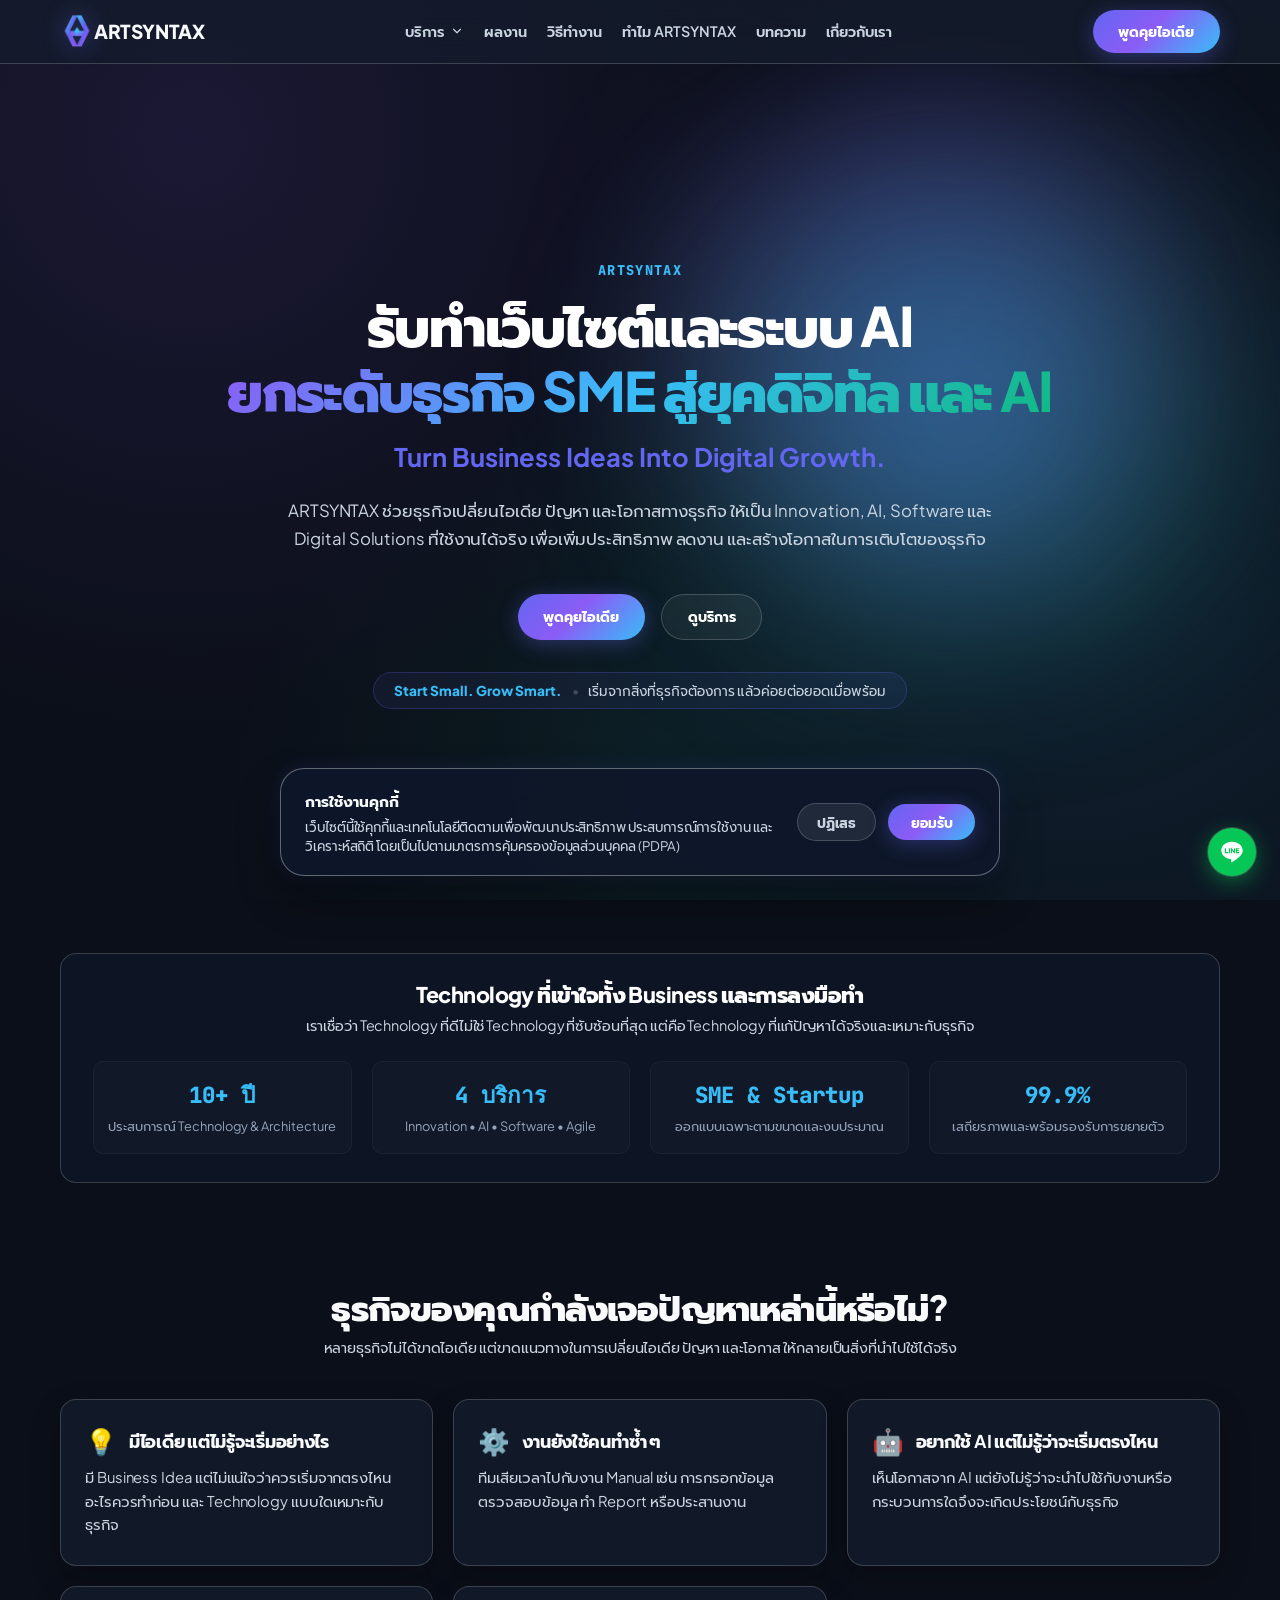
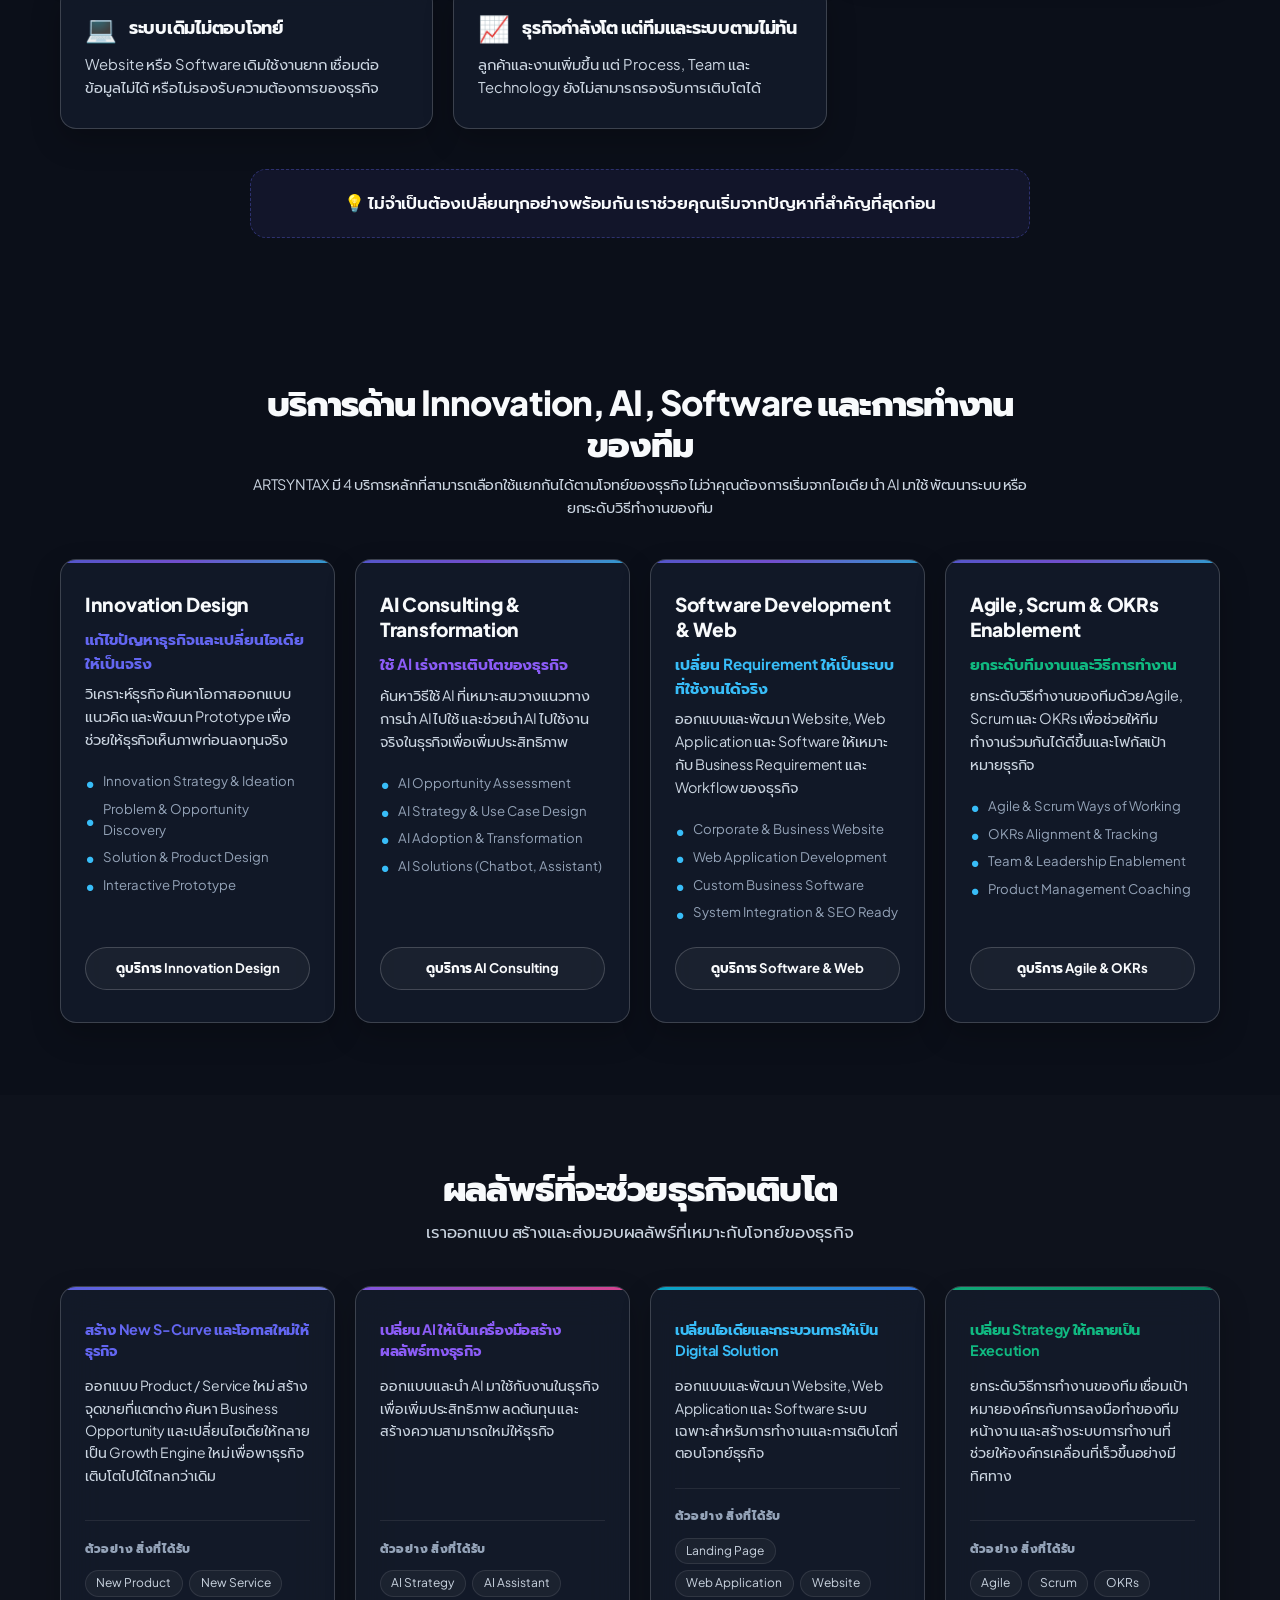
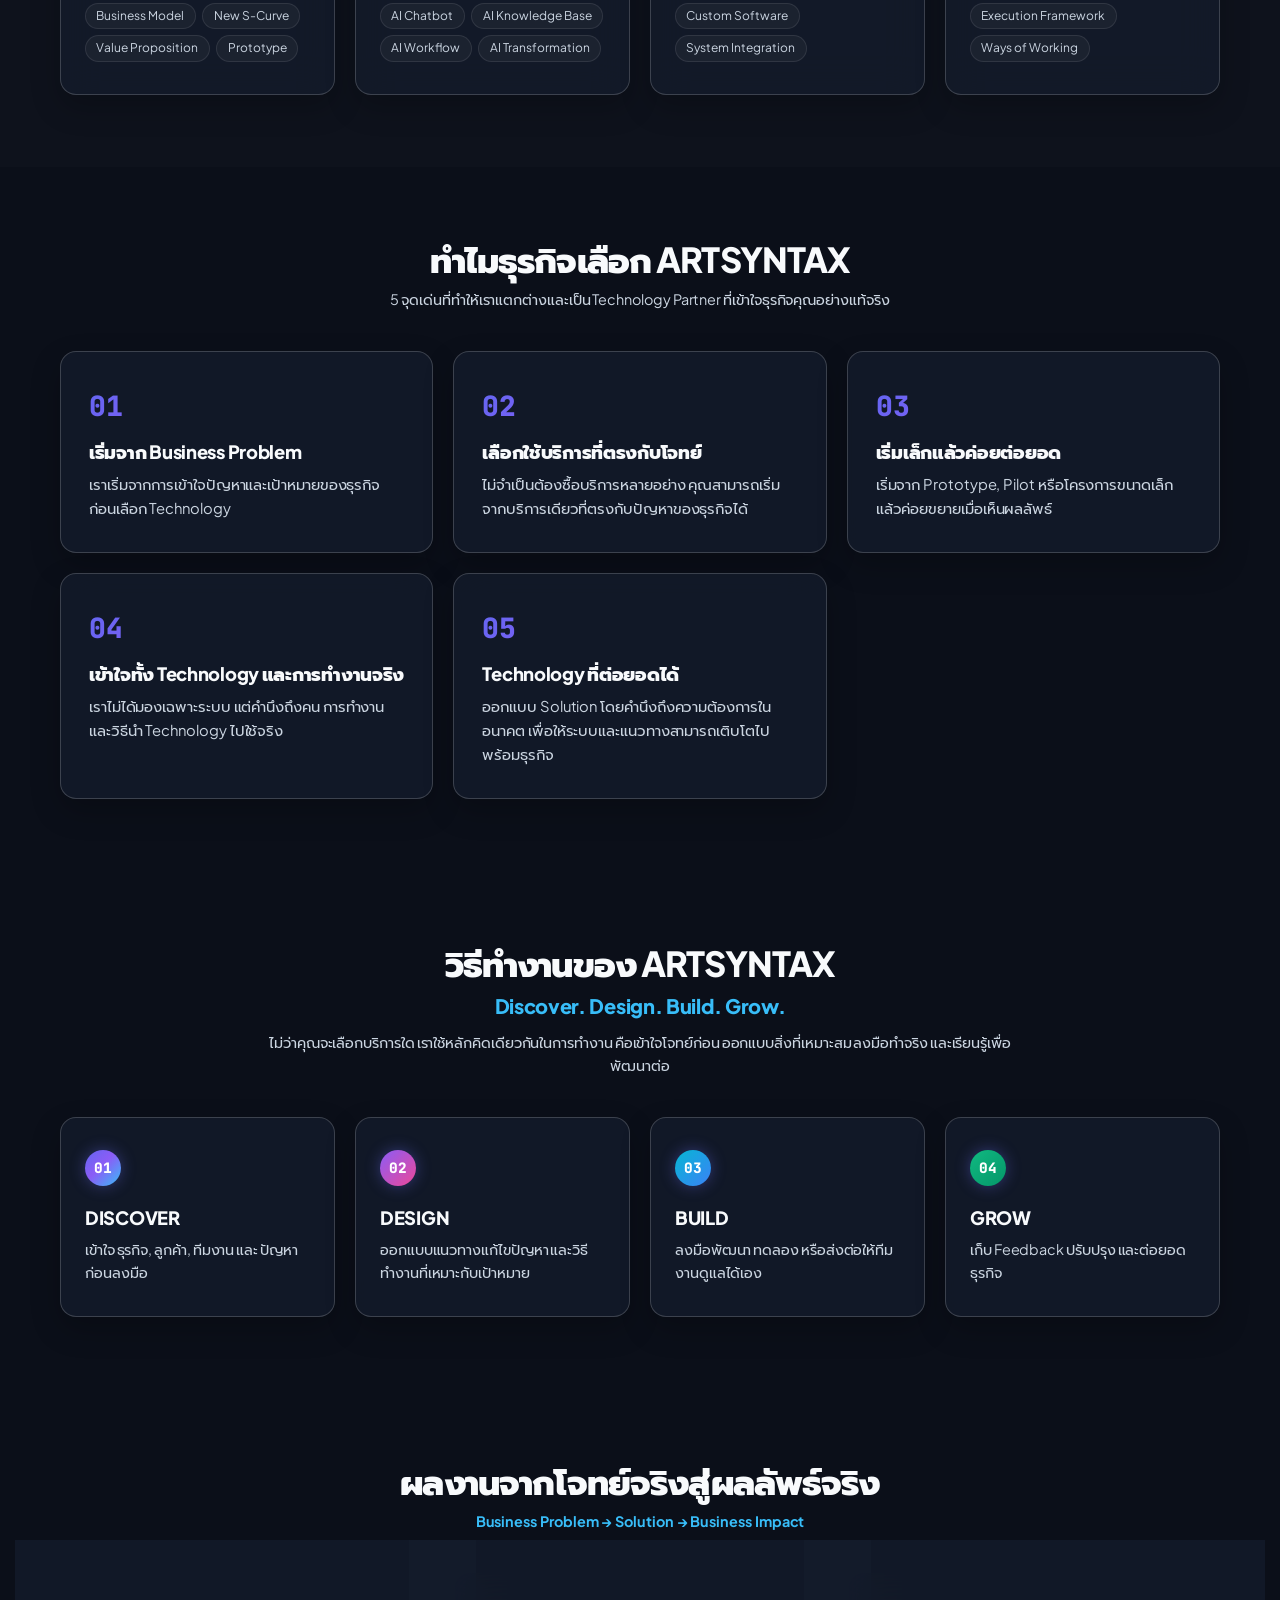
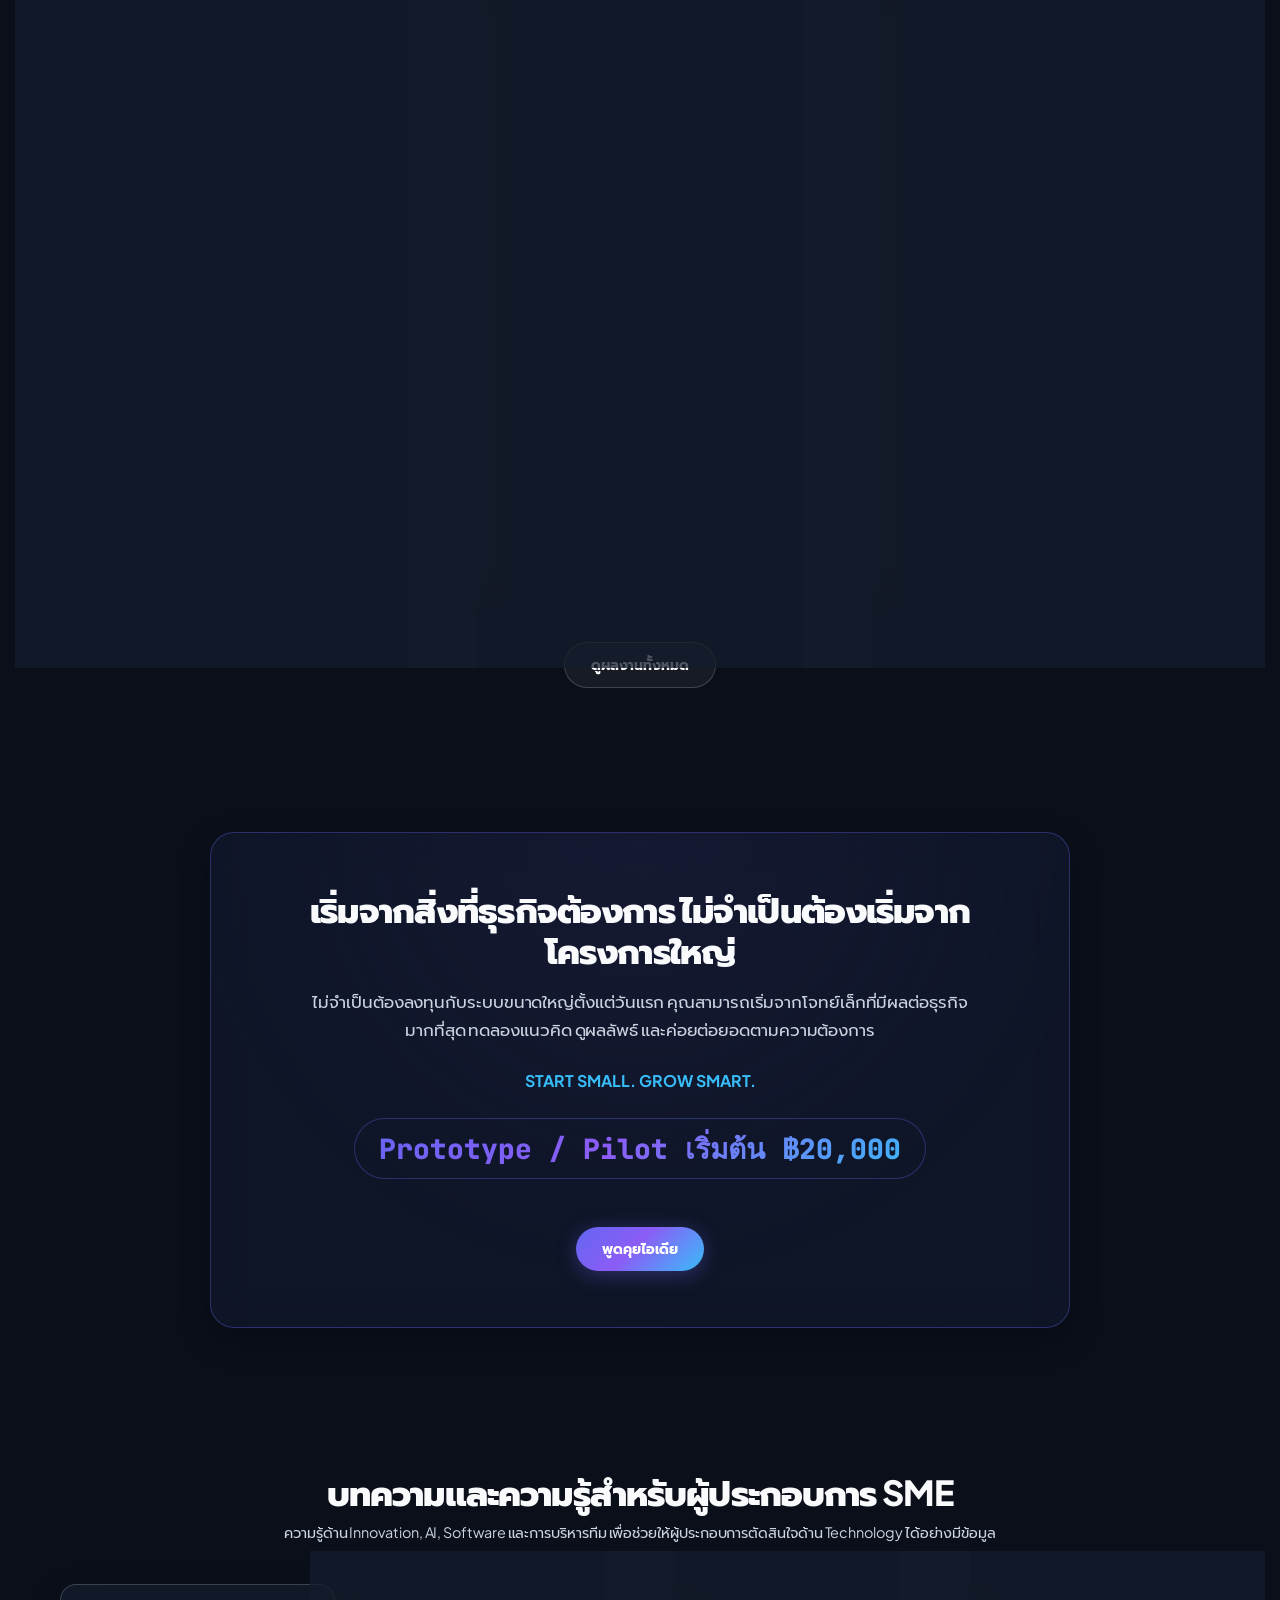
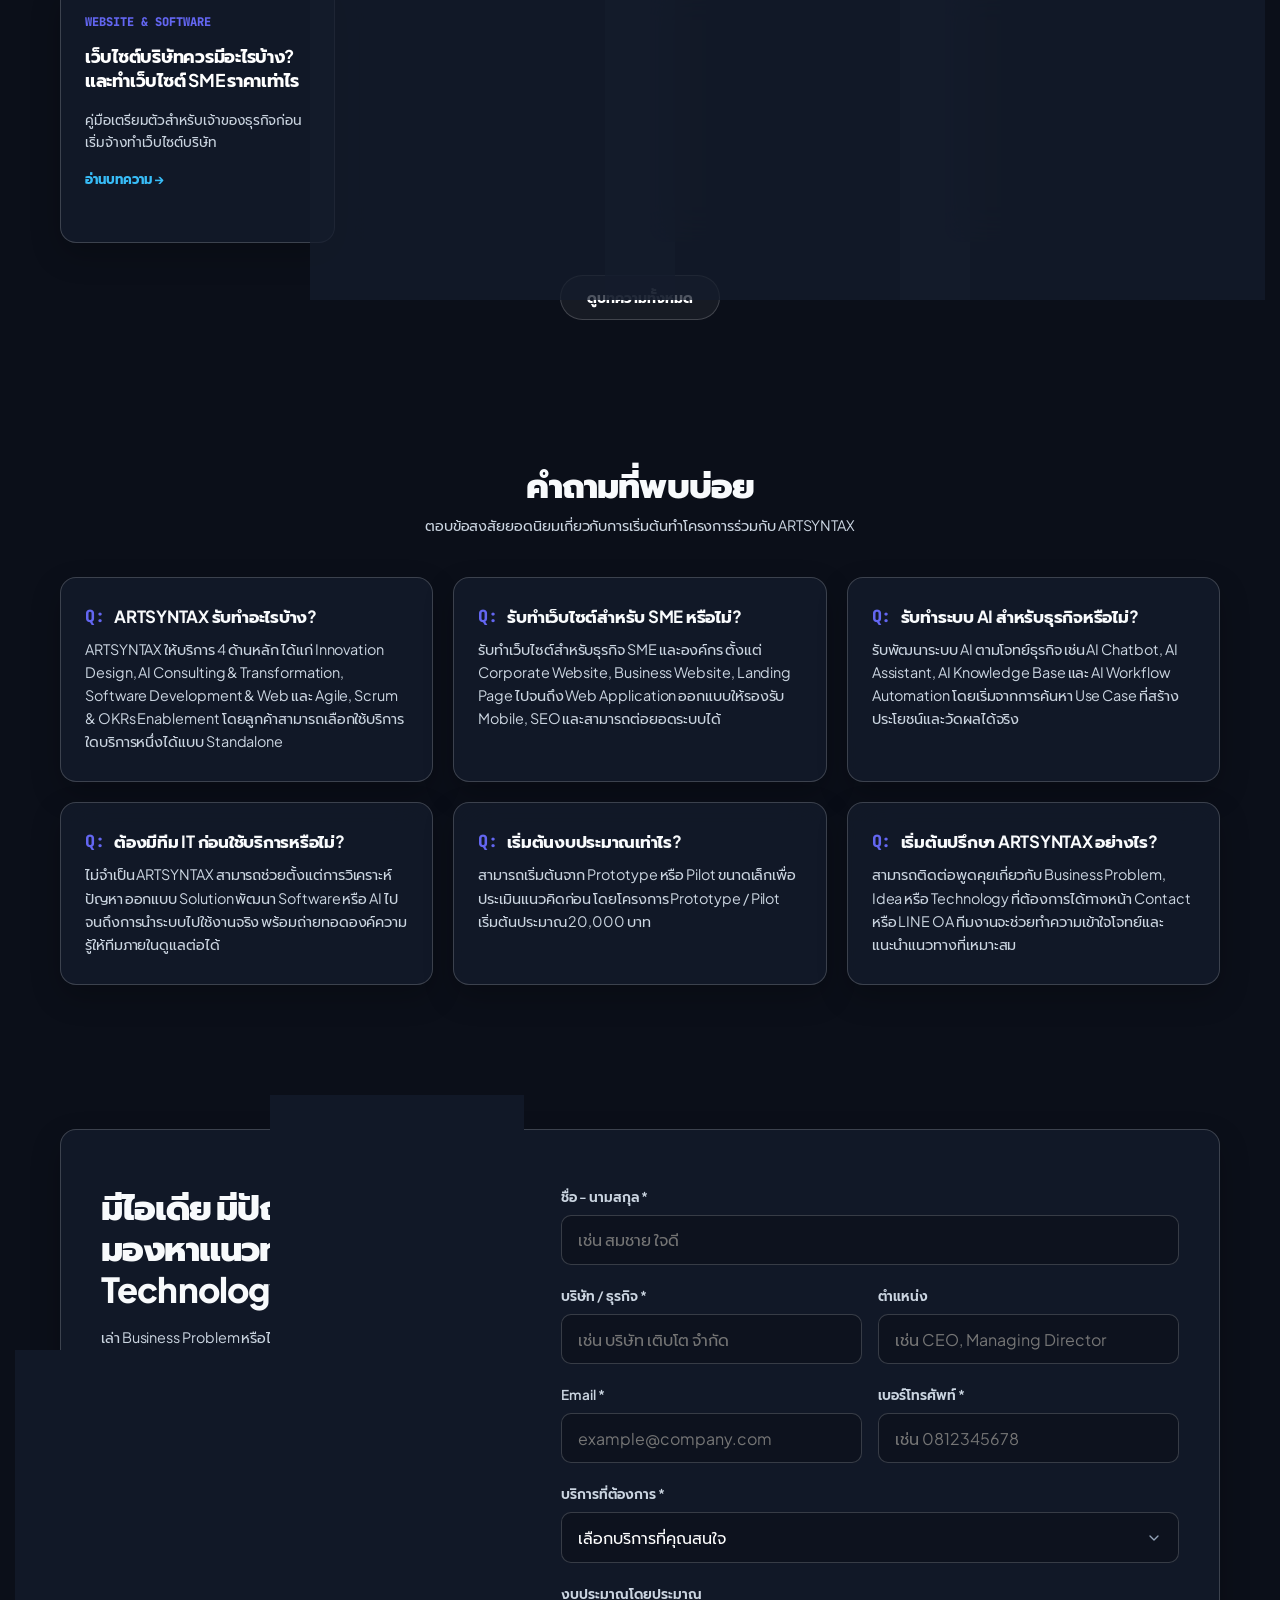
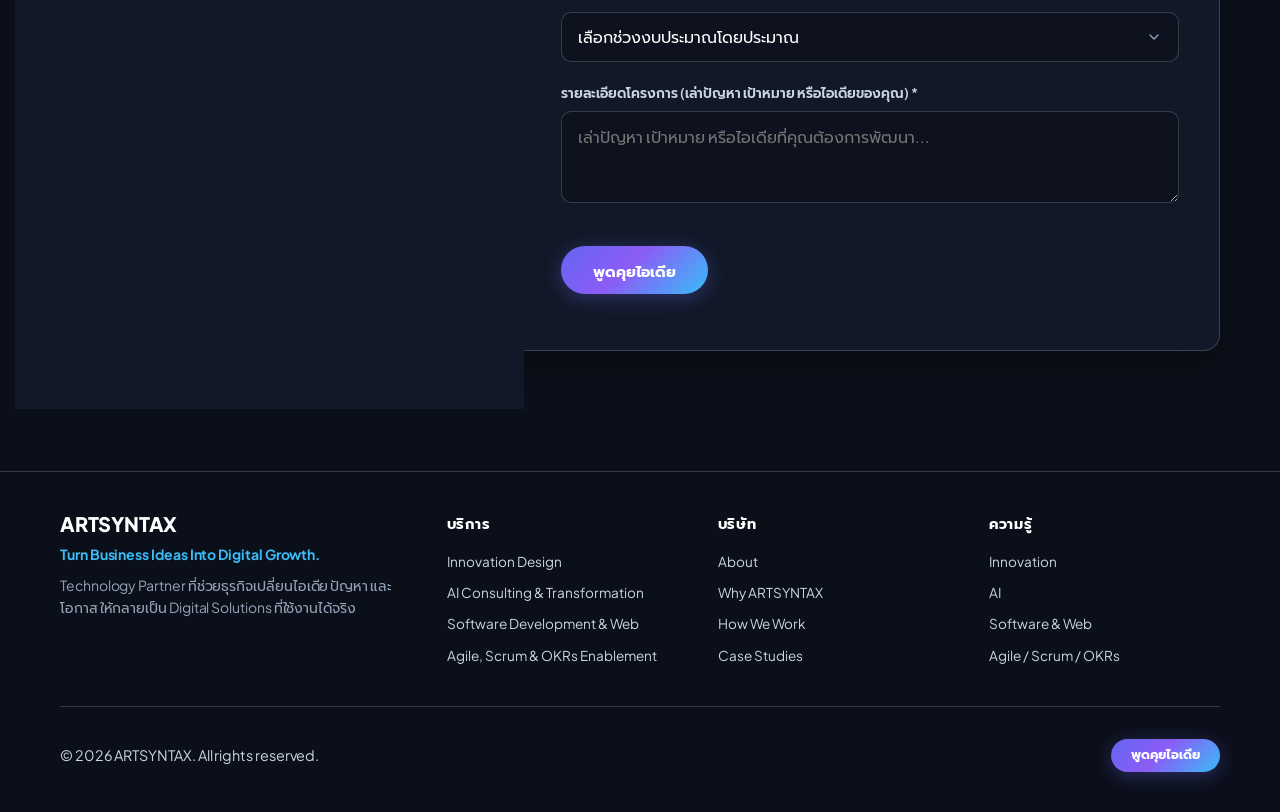
==== commit f4077cd7: "change slug" ====
--- a/index.html
+++ b/index.html
@@ -132,7 +132,7 @@
        ========================================================================== -->
     <header class="navbar">
         <div class="container nav-wrapper">
-            <a href="index.html" class="logo" aria-label="ARTSYNTAX Home">
+            <a href="" class="logo" aria-label="ARTSYNTAX Home">
                 <img src="image/logo.png" alt="รับทำเว็บไซต์และระบบ AI สำหรับ SME" class="logo-img">
                 <span>ARTSYNTAX</span>
             </a>
@@ -140,39 +140,39 @@
             <nav aria-label="Main Navigation">
                 <ul class="nav-links">
                     <li class="nav-item-dropdown">
-                        <a href="services/index.html" class="nav-link nav-dropdown-toggle">
+                        <a href="services/" class="nav-link nav-dropdown-toggle">
                             <span>บริการ</span>
                             <svg viewBox="0 0 24 24" fill="none" stroke="currentColor" stroke-width="2" stroke-linecap="round" stroke-linejoin="round"><polyline points="6 9 12 15 18 9"></polyline></svg>
                         </a>
                         <div class="dropdown-menu">
-                            <a href="services/innovation-design/index.html" class="dropdown-item">
+                            <a href="services/innovation-design/" class="dropdown-item">
                                 <div class="dropdown-item-title"><span class="tag">01</span> Innovation Design</div>
                                 <div class="dropdown-item-desc">เปลี่ยนไอเดียและปัญหาธุรกิจให้เป็น Solution</div>
                             </a>
-                            <a href="services/ai-consulting-transformation/index.html" class="dropdown-item">
+                            <a href="services/ai-consulting-transformation/" class="dropdown-item">
                                 <div class="dropdown-item-title"><span class="tag">02</span> AI Consulting & Transformation</div>
                                 <div class="dropdown-item-desc">ค้นหาโอกาสและนำ AI มาใช้ในธุรกิจจริง</div>
                             </a>
-                            <a href="services/software-development-web/index.html" class="dropdown-item">
+                            <a href="services/software-development-web/" class="dropdown-item">
                                 <div class="dropdown-item-title"><span class="tag">03</span> Software Development & Web</div>
                                 <div class="dropdown-item-desc">พัฒนา Website, Web App และ Software</div>
                             </a>
-                            <a href="services/agile-scrum-okrs/index.html" class="dropdown-item">
+                            <a href="services/agile-scrum-okrs/" class="dropdown-item">
                                 <div class="dropdown-item-title"><span class="tag">04</span> Agile, Scrum & OKRs Enablement</div>
                                 <div class="dropdown-item-desc">ยกระดับทีม วิธีทำงาน และการ Execution</div>
                             </a>
                         </div>
                     </li>
-                    <li><a href="case-studies/index.html" class="nav-link">ผลงาน</a></li>
-                    <li><a href="how-we-work/index.html" class="nav-link">วิธีทำงาน</a></li>
-                    <li><a href="why-artsyntax/index.html" class="nav-link">ทำไม ARTSYNTAX</a></li>
-                    <li><a href="insights/index.html" class="nav-link">บทความ</a></li>
-                    <li><a href="about/index.html" class="nav-link">เกี่ยวกับเรา</a></li>
+                    <li><a href="case-studies/" class="nav-link">ผลงาน</a></li>
+                    <li><a href="how-we-work/" class="nav-link">วิธีทำงาน</a></li>
+                    <li><a href="why-artsyntax/" class="nav-link">ทำไม ARTSYNTAX</a></li>
+                    <li><a href="insights/" class="nav-link">บทความ</a></li>
+                    <li><a href="about/" class="nav-link">เกี่ยวกับเรา</a></li>
                 </ul>
             </nav>
 
             <div class="nav-actions">
-                <a href="contact/index.html" class="btn btn-primary nav-cta-btn" id="navCtaBtn">
+                <a href="contact/" class="btn btn-primary nav-cta-btn" id="navCtaBtn">
                     <span>พูดคุยไอเดีย</span>
                 </a>
                 <button class="mobile-toggle" id="mobileToggle" aria-label="เปิดเมนู" aria-expanded="false">
@@ -185,17 +185,17 @@
     <!-- Mobile Navigation Drawer -->
     <div class="mobile-drawer" id="mobileDrawer">
         <div style="font-size: 0.8rem; font-weight: 800; color: var(--accent-indigo); text-transform: uppercase; margin-bottom: -0.5rem;">บริการหลัก</div>
-        <a href="services/innovation-design/index.html" class="mobile-nav-link" style="padding-left: 0.5rem;">• Innovation Design</a>
-        <a href="services/ai-consulting-transformation/index.html" class="mobile-nav-link" style="padding-left: 0.5rem;">• AI Consulting & Transformation</a>
-        <a href="services/software-development-web/index.html" class="mobile-nav-link" style="padding-left: 0.5rem;">• Software Development & Web</a>
-        <a href="services/agile-scrum-okrs/index.html" class="mobile-nav-link" style="padding-left: 0.5rem;">• Agile, Scrum & OKRs Enablement</a>
-        <a href="case-studies/index.html" class="mobile-nav-link">ผลงาน</a>
-        <a href="how-we-work/index.html" class="mobile-nav-link">วิธีทำงาน</a>
-        <a href="why-artsyntax/index.html" class="mobile-nav-link">ทำไม ARTSYNTAX</a>
-        <a href="insights/index.html" class="mobile-nav-link">บทความ</a>
-        <a href="about/index.html" class="mobile-nav-link">เกี่ยวกับเรา</a>
+        <a href="services/innovation-design/" class="mobile-nav-link" style="padding-left: 0.5rem;">• Innovation Design</a>
+        <a href="services/ai-consulting-transformation/" class="mobile-nav-link" style="padding-left: 0.5rem;">• AI Consulting & Transformation</a>
+        <a href="services/software-development-web/" class="mobile-nav-link" style="padding-left: 0.5rem;">• Software Development & Web</a>
+        <a href="services/agile-scrum-okrs/" class="mobile-nav-link" style="padding-left: 0.5rem;">• Agile, Scrum & OKRs Enablement</a>
+        <a href="case-studies/" class="mobile-nav-link">ผลงาน</a>
+        <a href="how-we-work/" class="mobile-nav-link">วิธีทำงาน</a>
+        <a href="why-artsyntax/" class="mobile-nav-link">ทำไม ARTSYNTAX</a>
+        <a href="insights/" class="mobile-nav-link">บทความ</a>
+        <a href="about/" class="mobile-nav-link">เกี่ยวกับเรา</a>
         <div style="margin-top: auto;">
-            <a href="contact/index.html" class="btn btn-primary" style="width: 100%;">
+            <a href="contact/" class="btn btn-primary" style="width: 100%;">
                 <span>พูดคุยไอเดีย</span>
             </a>
         </div>
@@ -229,10 +229,10 @@
                     </p>
 
                     <div class="hero-actions" style="display: flex; justify-content: center; gap: 1rem; flex-wrap: wrap;">
-                        <a href="contact/index.html" class="btn btn-primary" id="heroCtaBtn">
+                        <a href="contact/" class="btn btn-primary" id="heroCtaBtn">
                             <span>พูดคุยไอเดีย</span>
                         </a>
-                        <a href="services/index.html" class="btn" style="background: rgba(255,255,255,0.05); border: 1px solid var(--border-glass); color: white;">
+                        <a href="services/" class="btn" style="background: rgba(255,255,255,0.05); border: 1px solid var(--border-glass); color: white;">
                             ดูบริการ
                         </a>
                     </div>
@@ -369,7 +369,7 @@
                                 <li>Interactive Prototype</li>
                             </ul>
                         </div>
-                        <a href="services/innovation-design/index.html" class="btn-lifecycle">ดูบริการ Innovation Design</a>
+                        <a href="services/innovation-design/" class="btn-lifecycle">ดูบริการ Innovation Design</a>
                     </div>
 
                     <!-- Service 02: AI Consulting & Transformation -->
@@ -386,7 +386,7 @@
                                 <li>AI Solutions (Chatbot, Assistant)</li>
                             </ul>
                         </div>
-                        <a href="services/ai-consulting-transformation/index.html" class="btn-lifecycle">ดูบริการ AI Consulting</a>
+                        <a href="services/ai-consulting-transformation/" class="btn-lifecycle">ดูบริการ AI Consulting</a>
                     </div>
 
                     <!-- Service 03: Software Development & Web -->
@@ -403,7 +403,7 @@
                                 <li>System Integration & SEO Ready</li>
                             </ul>
                         </div>
-                        <a href="services/software-development-web/index.html" class="btn-lifecycle">ดูบริการ Software & Web</a>
+                        <a href="services/software-development-web/" class="btn-lifecycle">ดูบริการ Software & Web</a>
                     </div>
 
                     <!-- Service 04: Agile, Scrum & OKRs Enablement -->
@@ -420,7 +420,7 @@
                                 <li>Product Management Coaching</li>
                             </ul>
                         </div>
-                        <a href="services/agile-scrum-okrs/index.html" class="btn-lifecycle">ดูบริการ Agile & OKRs</a>
+                        <a href="services/agile-scrum-okrs/" class="btn-lifecycle">ดูบริการ Agile & OKRs</a>
                     </div>
                 </div>
             </div>
@@ -717,7 +717,7 @@
                 </div>
 
                 <div style="text-align: center; margin-top: 2rem;">
-                    <a href="case-studies/index.html" class="btn" style="background: rgba(255,255,255,0.05); border: 1px solid var(--border-glass); color: white;">
+                    <a href="case-studies/" class="btn" style="background: rgba(255,255,255,0.05); border: 1px solid var(--border-glass); color: white;">
                         ดูผลงานทั้งหมด
                     </a>
                 </div>
@@ -744,7 +744,7 @@
                     </div>
 
                     <div style="margin-top: 1.5rem;">
-                        <a href="contact/index.html" class="btn btn-primary">
+                        <a href="contact/" class="btn btn-primary">
                             <span>พูดคุยไอเดีย</span>
                         </a>
                     </div>
@@ -767,33 +767,33 @@
                         <span class="insight-category">Website & Software</span>
                         <h3>เว็บไซต์บริษัทควรมีอะไรบ้าง? และทำเว็บไซต์ SME ราคาเท่าไร</h3>
                         <p style="font-size: 0.85rem; color: var(--text-secondary); margin-bottom: 1rem;">คู่มือเตรียมตัวสำหรับเจ้าของธุรกิจก่อนเริ่มจ้างทำเว็บไซต์บริษัท</p>
-                        <a href="insights/index.html" style="font-size: 0.825rem; color: var(--accent-cyan); font-weight: 700;">อ่านบทความ →</a>
+                        <a href="insights/" style="font-size: 0.825rem; color: var(--accent-cyan); font-weight: 700;">อ่านบทความ →</a>
                     </div>
 
                     <div class="glass-card insight-card reveal">
                         <span class="insight-category" style="color: var(--accent-purple);">AI for Business</span>
                         <h3>รับทำ AI สำหรับธุรกิจคืออะไร? SME ควรเริ่มจากตรงไหน</h3>
                         <p style="font-size: 0.85rem; color: var(--text-secondary); margin-bottom: 1rem;">ค้นหา AI Use Case ที่คุ้มค่าการลงทุนและลดงานซ้ำซ้อนได้จริง</p>
-                        <a href="insights/index.html" style="font-size: 0.825rem; color: var(--accent-purple); font-weight: 700;">อ่านบทความ →</a>
+                        <a href="insights/" style="font-size: 0.825rem; color: var(--accent-purple); font-weight: 700;">อ่านบทความ →</a>
                     </div>
 
                     <div class="glass-card insight-card reveal">
                         <span class="insight-category" style="color: var(--accent-cyan);">Custom Software</span>
                         <h3>Software สำเร็จรูป vs Custom Software แบบไหนเหมาะกับ SME</h3>
                         <p style="font-size: 0.85rem; color: var(--text-secondary); margin-bottom: 1rem;">เปรียบเทียบข้อดี ข้อจำกัด และจุดคุ้มทุนในการพัฒนาระบบเอง</p>
-                        <a href="insights/index.html" style="font-size: 0.825rem; color: var(--accent-cyan); font-weight: 700;">อ่านบทความ →</a>
+                        <a href="insights/" style="font-size: 0.825rem; color: var(--accent-cyan); font-weight: 700;">อ่านบทความ →</a>
                     </div>
 
                     <div class="glass-card insight-card reveal">
                         <span class="insight-category" style="color: var(--accent-emerald);">Team & Ways of Working</span>
                         <h3>Agile & OKRs สำหรับ SME: ทำงานให้เร็วขึ้นโดยไม่ต้องเพิ่มคน</h3>
                         <p style="font-size: 0.85rem; color: var(--text-secondary); margin-bottom: 1rem;">เปลี่ยนเป้าหมายธุรกิจให้กลายเป็นการลงมือทำจริงของทีม</p>
-                        <a href="insights/index.html" style="font-size: 0.825rem; color: var(--accent-emerald); font-weight: 700;">อ่านบทความ →</a>
+                        <a href="insights/" style="font-size: 0.825rem; color: var(--accent-emerald); font-weight: 700;">อ่านบทความ →</a>
                     </div>
                 </div>
 
                 <div style="text-align: center; margin-top: 2rem;">
-                    <a href="insights/index.html" class="btn" style="background: rgba(255,255,255,0.05); border: 1px solid var(--border-glass); color: white;">
+                    <a href="insights/" class="btn" style="background: rgba(255,255,255,0.05); border: 1px solid var(--border-glass); color: white;">
                         ดูบทความทั้งหมด
                     </a>
                 </div>
@@ -968,30 +968,30 @@
                 <div class="footer-col">
                     <h5>บริการ</h5>
                     <ul class="footer-links">
-                        <li><a href="services/innovation-design/index.html">Innovation Design</a></li>
-                        <li><a href="services/ai-consulting-transformation/index.html">AI Consulting & Transformation</a></li>
-                        <li><a href="services/software-development-web/index.html">Software Development & Web</a></li>
-                        <li><a href="services/agile-scrum-okrs/index.html">Agile, Scrum & OKRs Enablement</a></li>
+                        <li><a href="services/innovation-design/">Innovation Design</a></li>
+                        <li><a href="services/ai-consulting-transformation/">AI Consulting & Transformation</a></li>
+                        <li><a href="services/software-development-web/">Software Development & Web</a></li>
+                        <li><a href="services/agile-scrum-okrs/">Agile, Scrum & OKRs Enablement</a></li>
                     </ul>
                 </div>
 
                 <div class="footer-col">
                     <h5>บริษัท</h5>
                     <ul class="footer-links">
-                        <li><a href="about/index.html">About</a></li>
-                        <li><a href="why-artsyntax/index.html">Why ARTSYNTAX</a></li>
-                        <li><a href="how-we-work/index.html">How We Work</a></li>
-                        <li><a href="case-studies/index.html">Case Studies</a></li>
+                        <li><a href="about/">About</a></li>
+                        <li><a href="why-artsyntax/">Why ARTSYNTAX</a></li>
+                        <li><a href="how-we-work/">How We Work</a></li>
+                        <li><a href="case-studies/">Case Studies</a></li>
                     </ul>
                 </div>
 
                 <div class="footer-col">
                     <h5>ความรู้</h5>
                     <ul class="footer-links">
-                        <li><a href="insights/index.html">Innovation</a></li>
-                        <li><a href="insights/index.html">AI</a></li>
-                        <li><a href="insights/index.html">Software & Web</a></li>
-                        <li><a href="insights/index.html">Agile / Scrum / OKRs</a></li>
+                        <li><a href="insights/">Innovation</a></li>
+                        <li><a href="insights/">AI</a></li>
+                        <li><a href="insights/">Software & Web</a></li>
+                        <li><a href="insights/">Agile / Scrum / OKRs</a></li>
                     </ul>
                 </div>
             </div>
@@ -999,7 +999,7 @@
             <div class="footer-bottom-bar">
                 <p>&copy; 2026 ARTSYNTAX. All rights reserved.</p>
                 <div style="display: flex; gap: 1.5rem;">
-                    <a href="contact/index.html" class="btn btn-primary" style="padding: 0.45rem 1.25rem; font-size: 0.8rem;">
+                    <a href="contact/" class="btn btn-primary" style="padding: 0.45rem 1.25rem; font-size: 0.8rem;">
                         <span>พูดคุยไอเดีย</span>
                     </a>
                 </div>
@@ -1031,7 +1031,7 @@
                 <img src="image/Line.svg" alt="LINE" class="line-btn-icon">
                 <span>เริ่มแชททันทีผ่าน LINE OA</span>
             </a>
-            <a href="contact/index.html" id="btnGoToForm" class="btn btn-chat-form">
+            <a href="contact/" id="btnGoToForm" class="btn btn-chat-form">
                 <span>นัดพูดคุยไอเดีย</span>
             </a>
         </div>
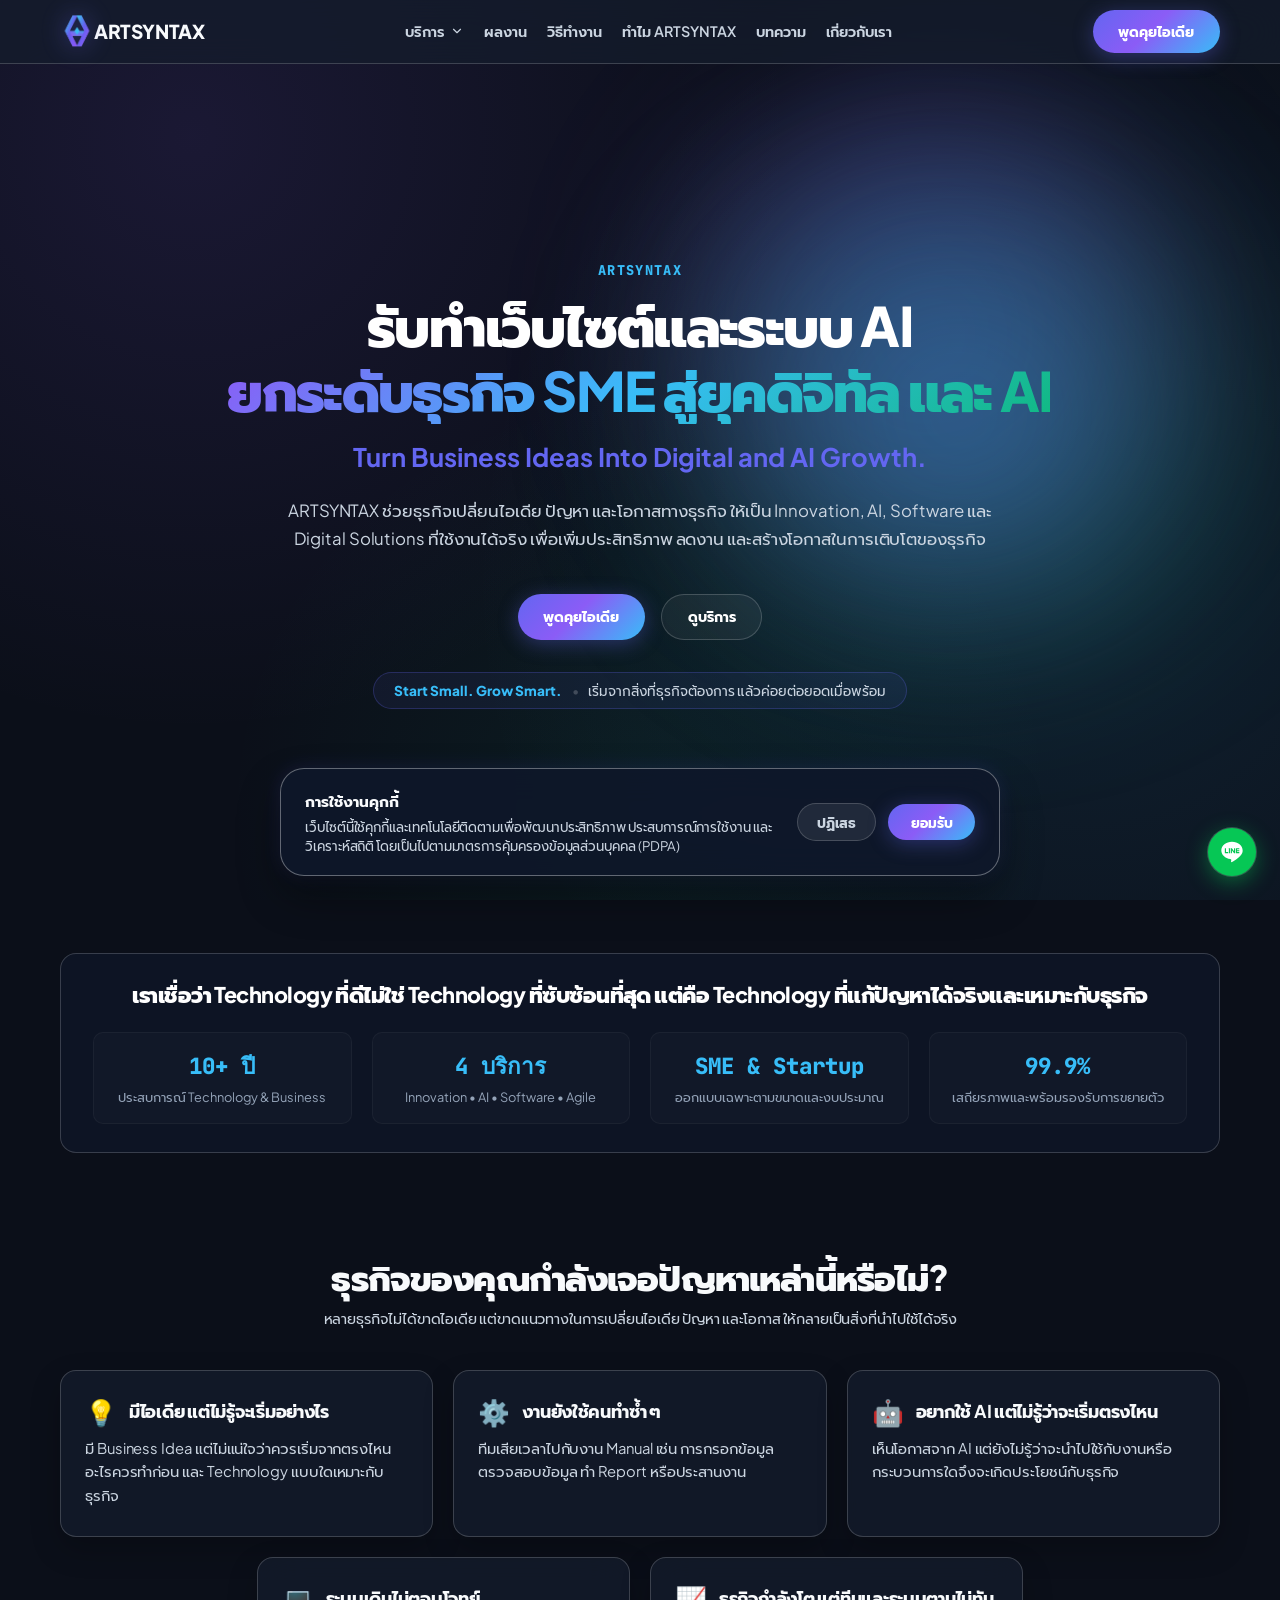
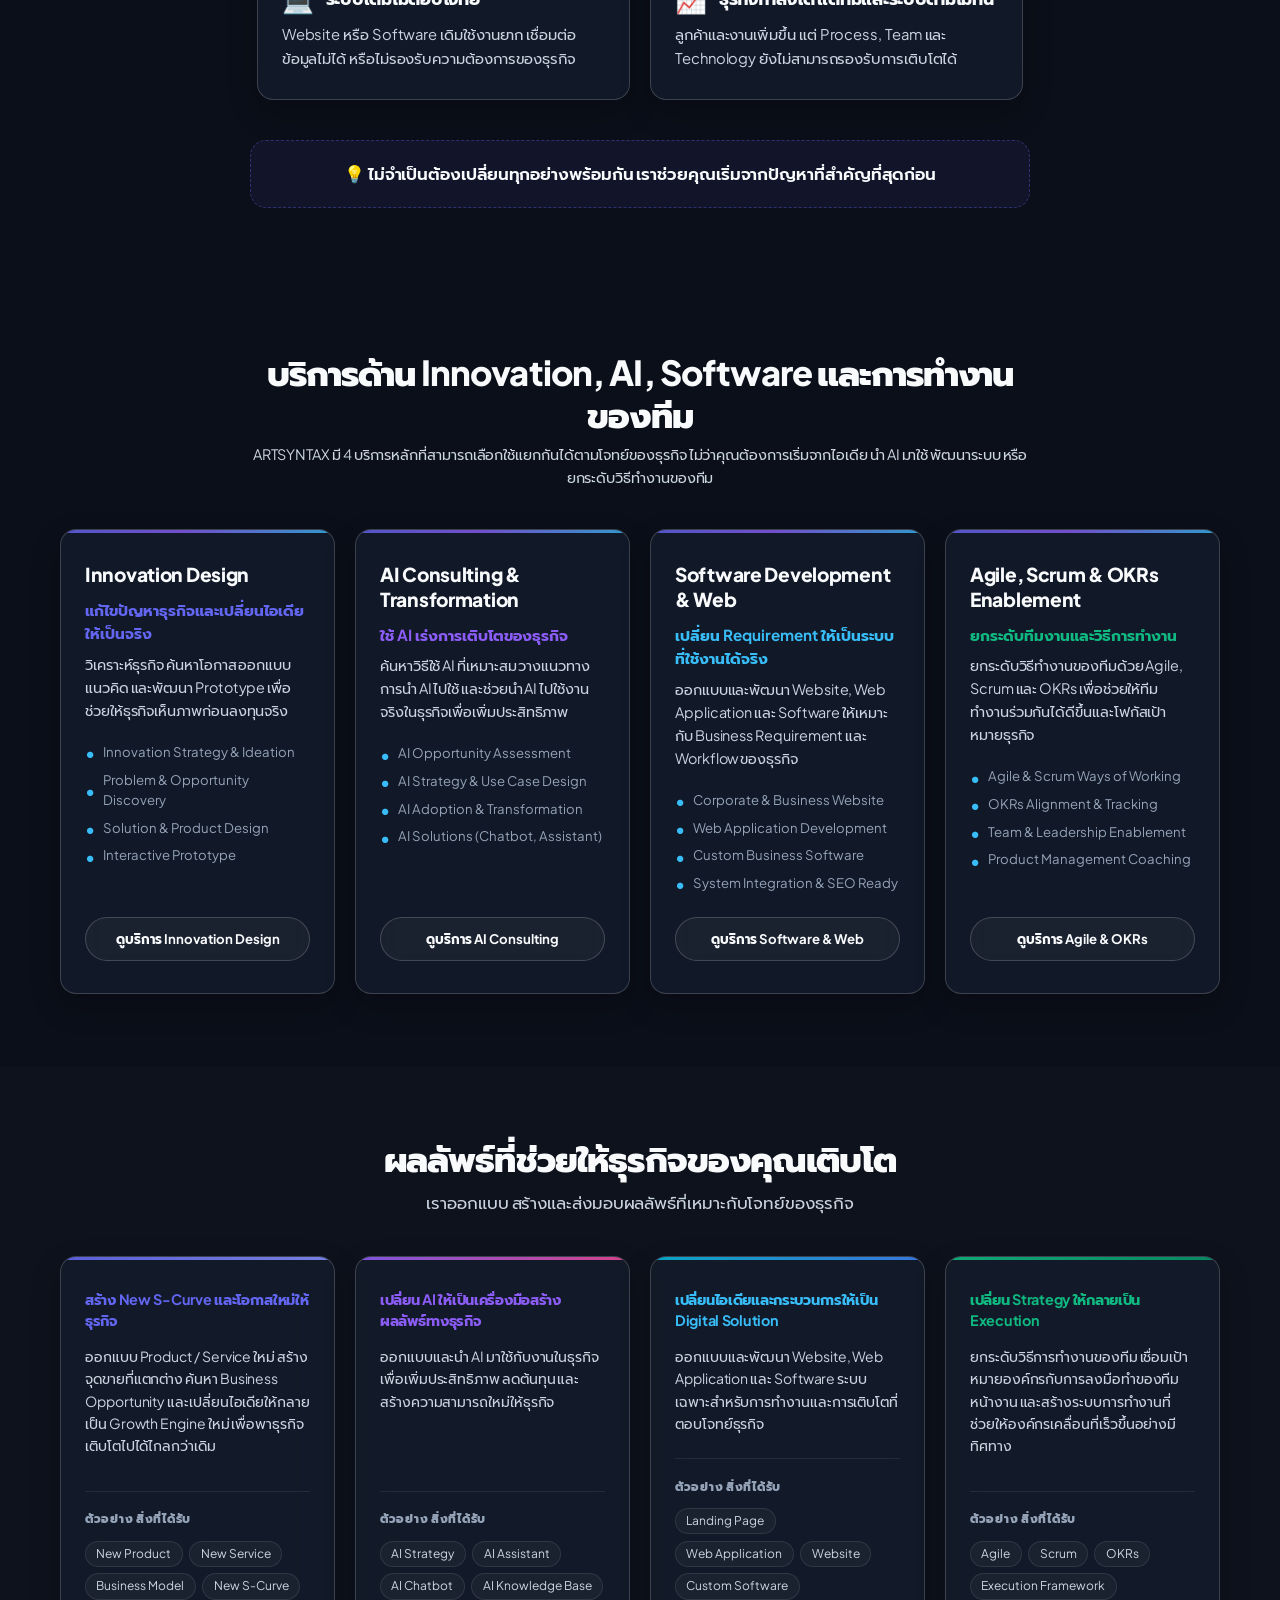
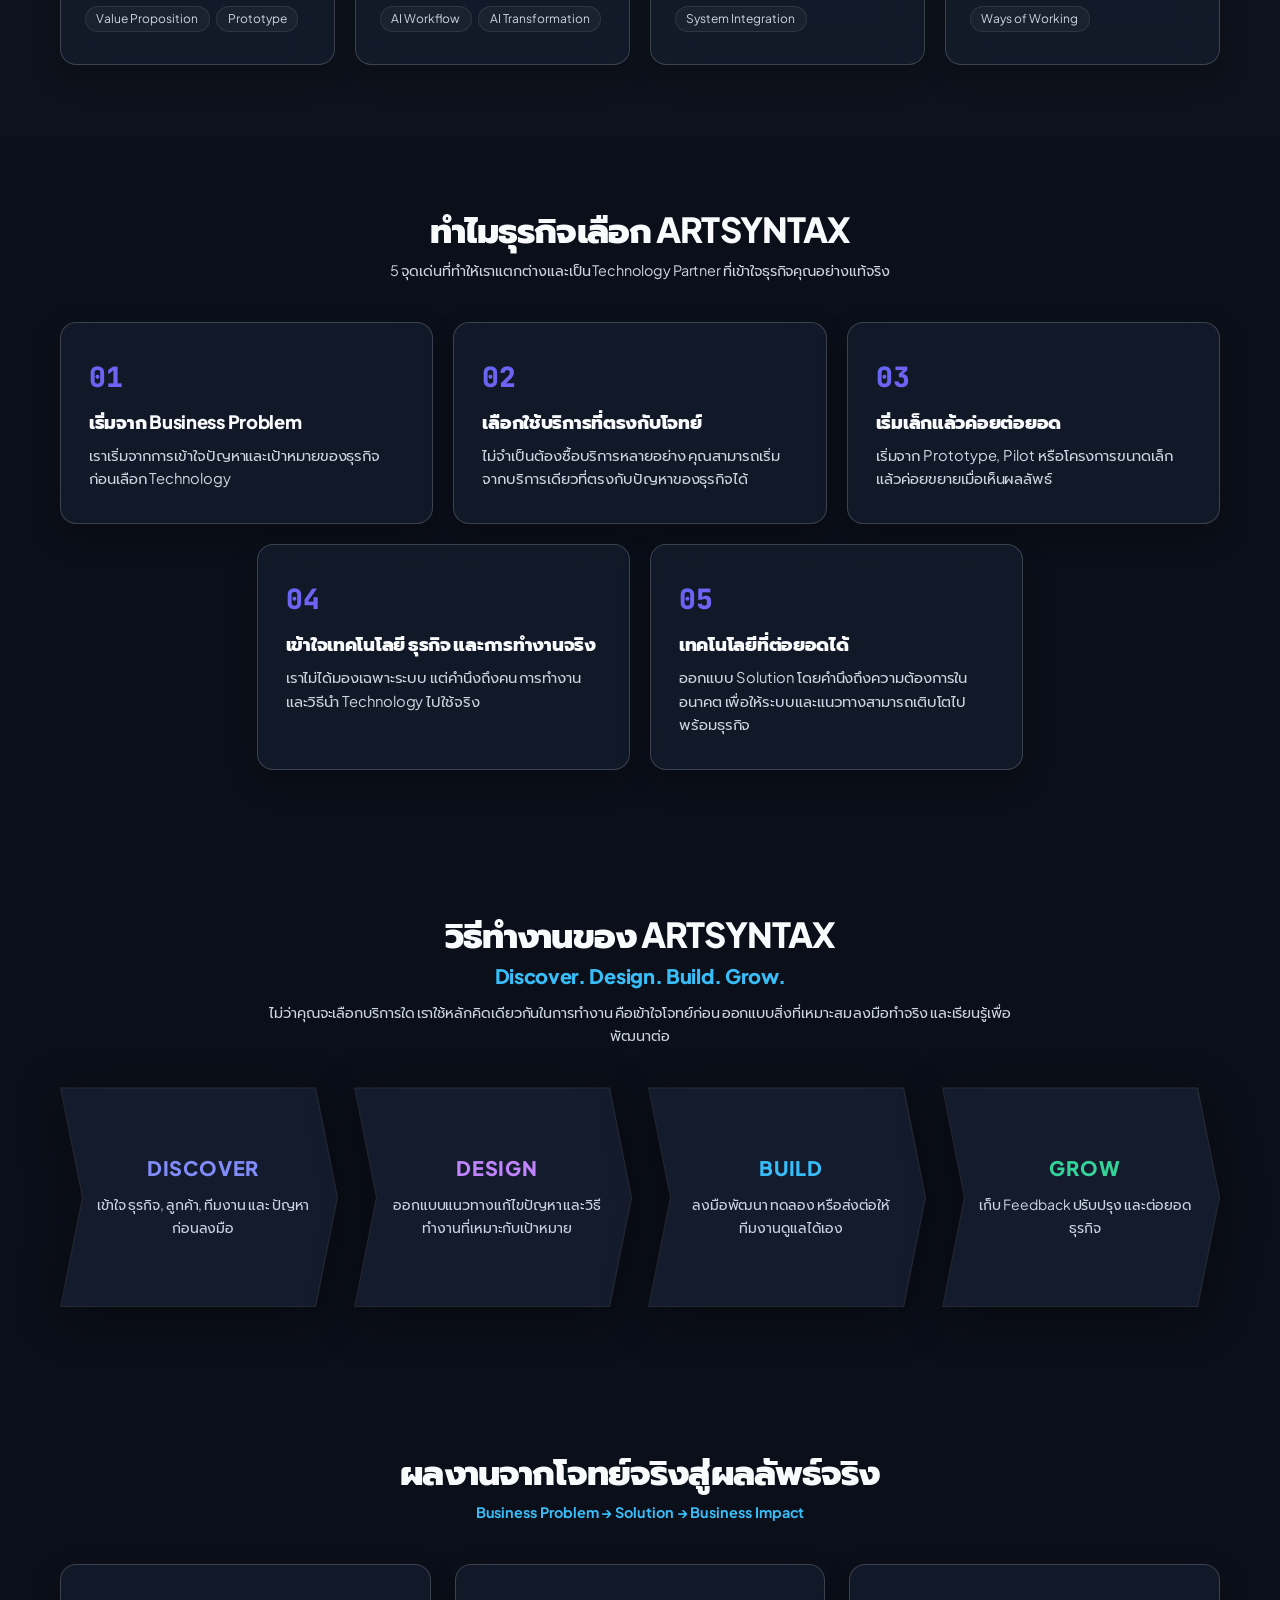
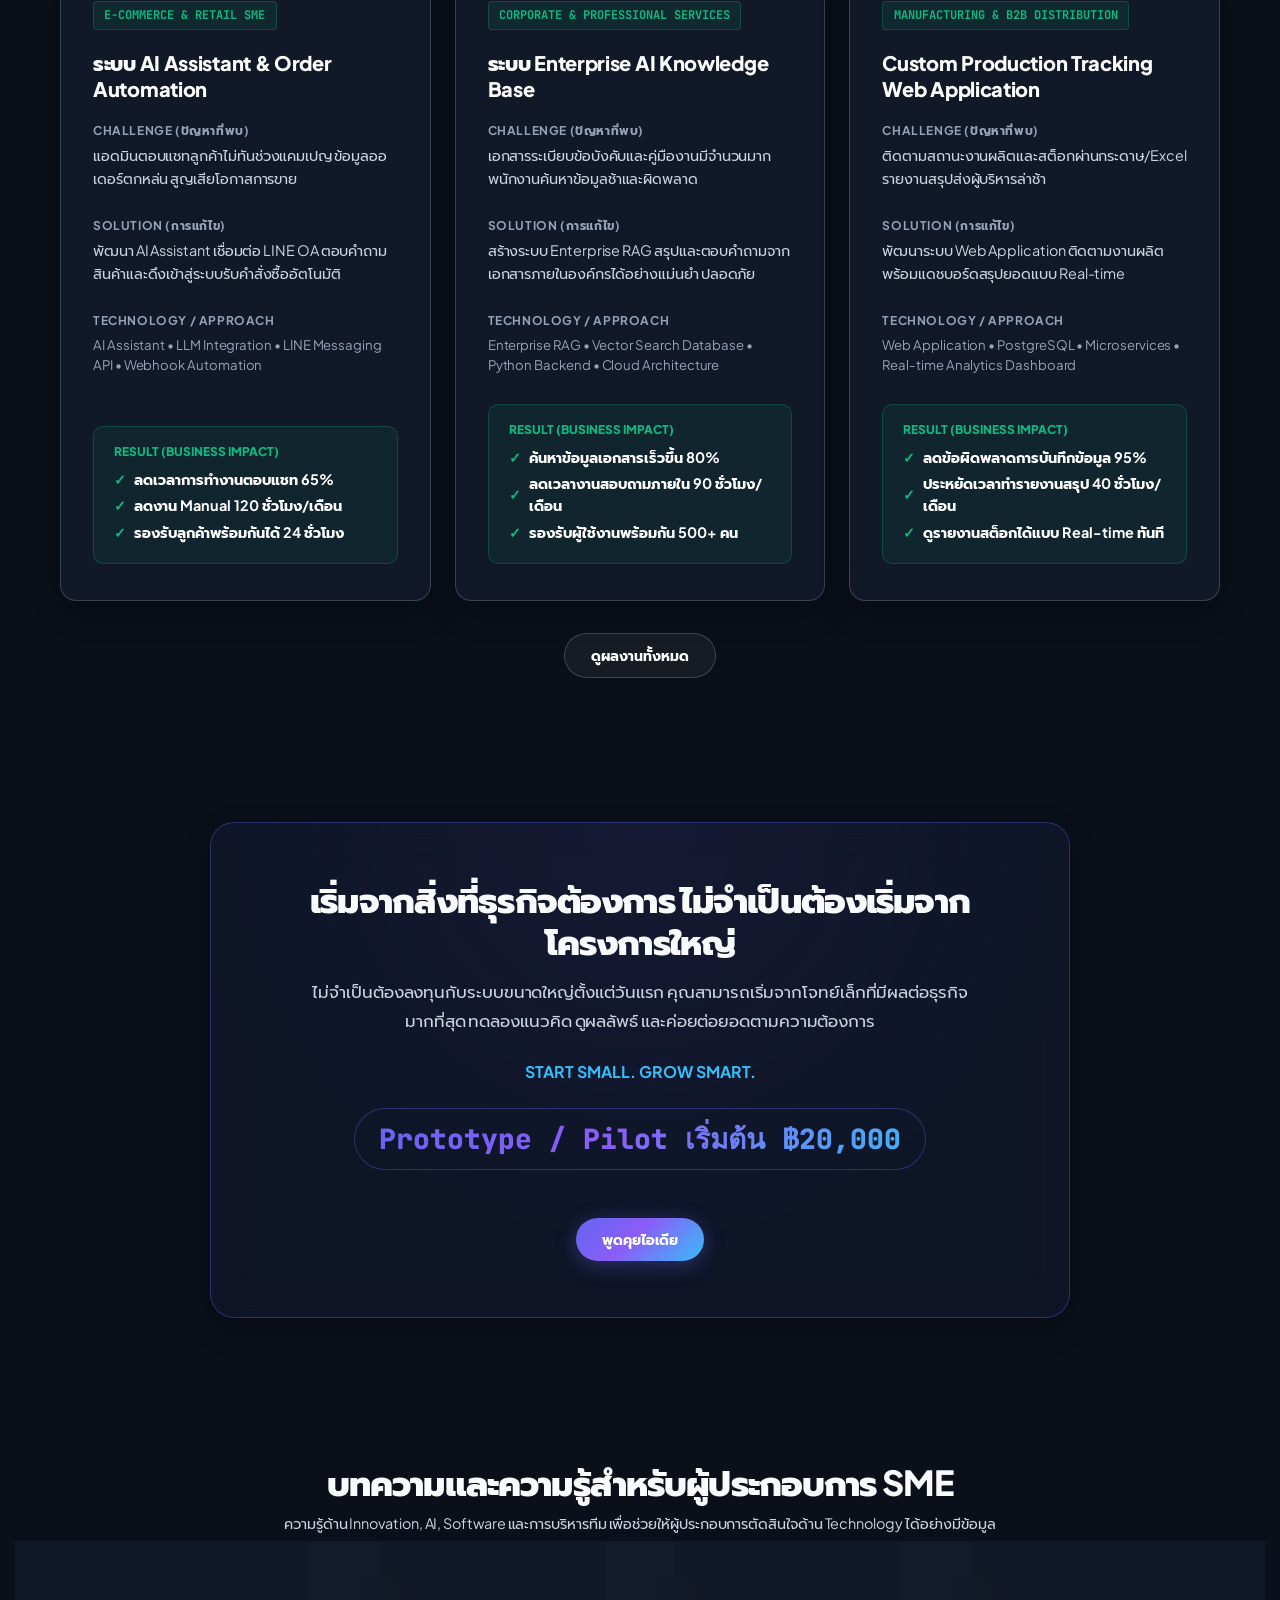
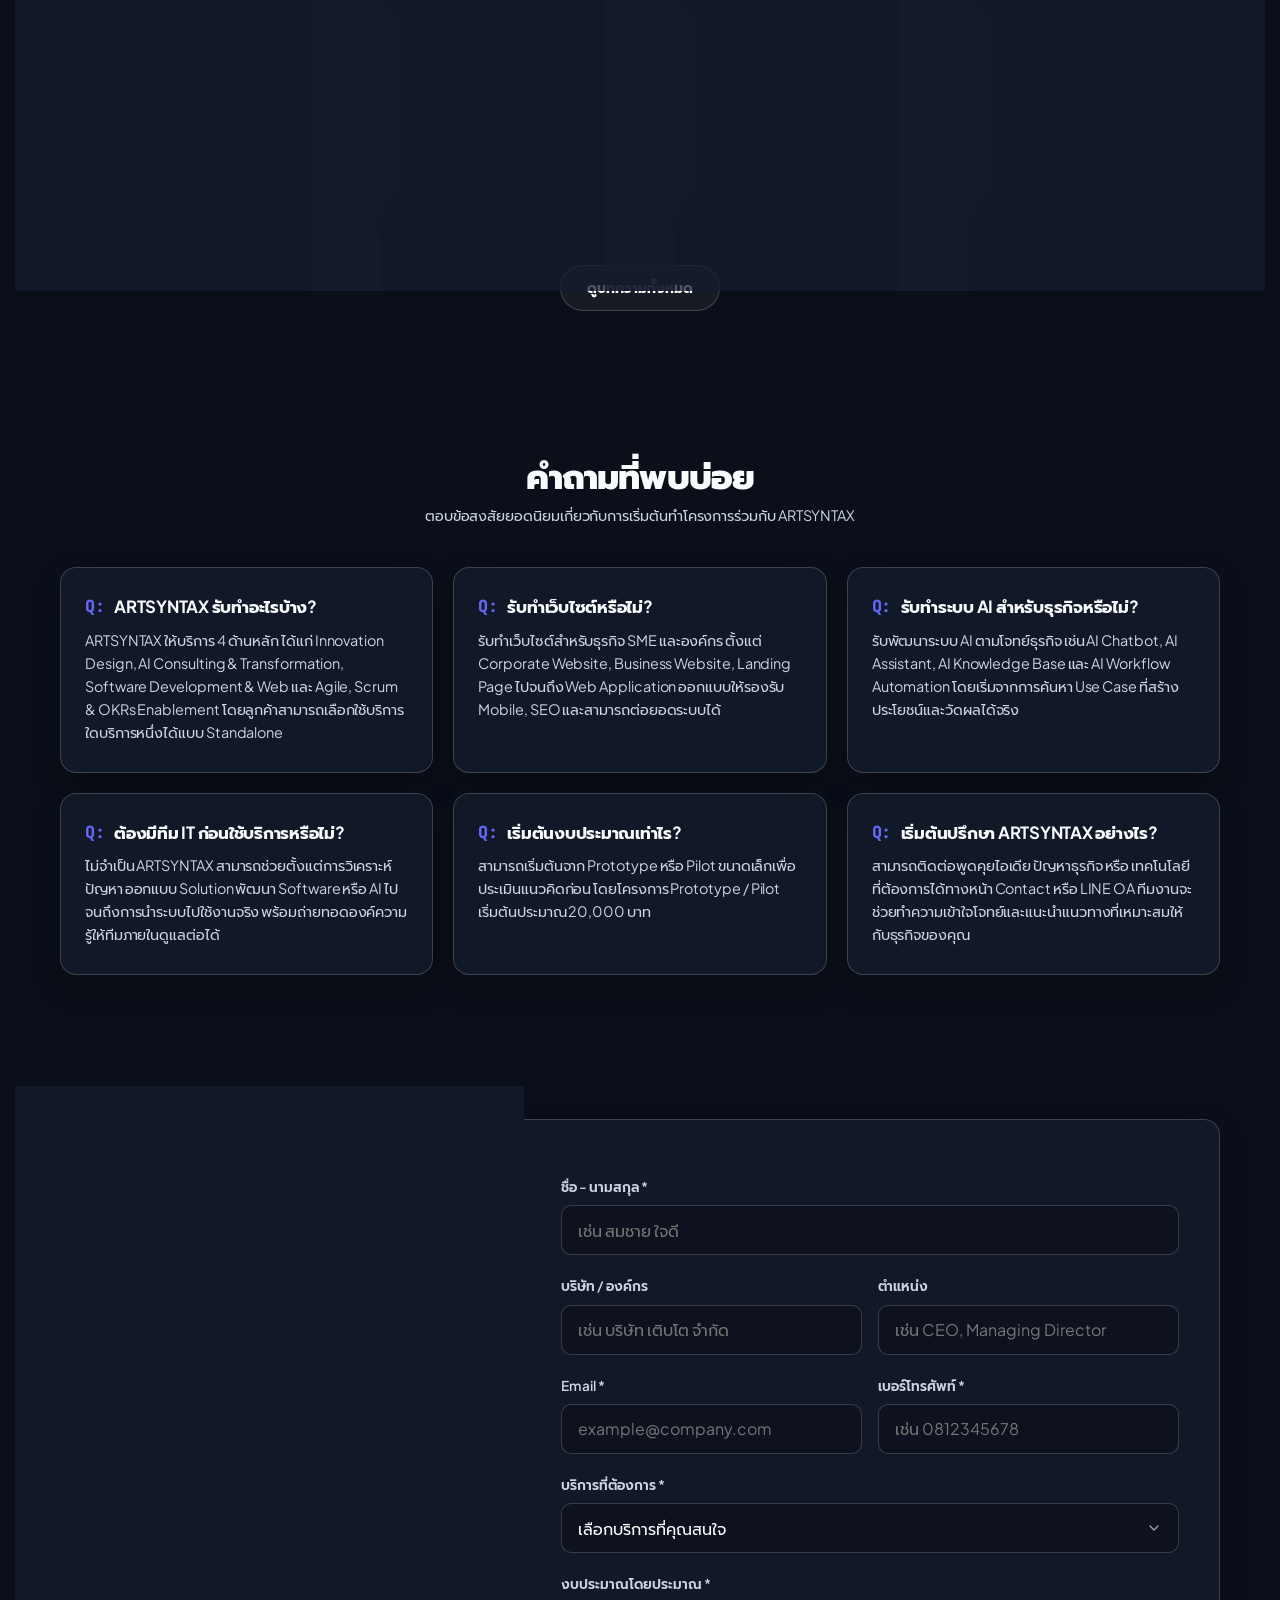
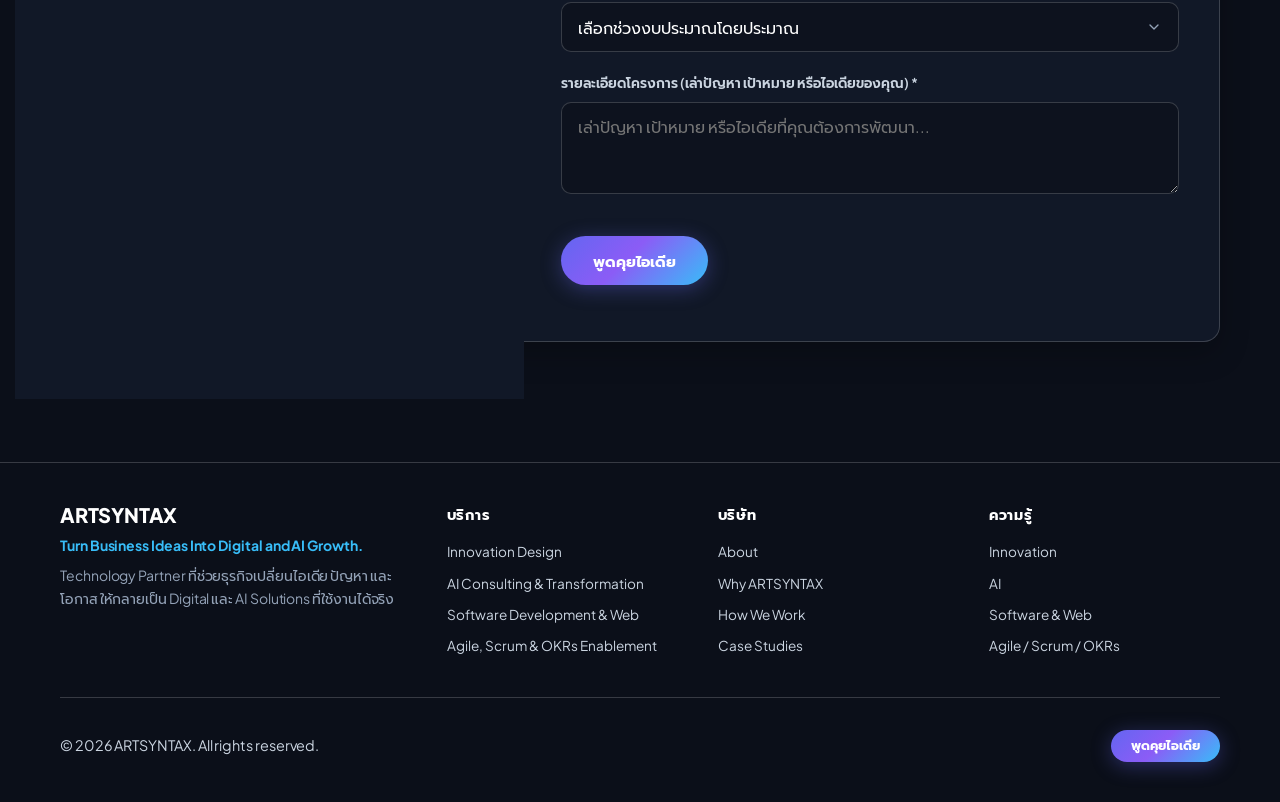
==== commit cdd1e597: "add line bubble to all page" ====
--- a/index.html
+++ b/index.html
@@ -52,7 +52,7 @@
     <meta property="og:locale" content="th_TH">
     <meta property="og:type" content="website">
     <meta property="og:title" content="รับทำเว็บไซต์และระบบ AI สำหรับ SME | ARTSYNTAX">
-    <meta property="og:description" content="Turn Business Ideas Into Digital Growth. เปลี่ยนไอเดีย ปัญหา และโอกาสทางธุรกิจ ให้กลายเป็น Digital Solutions ที่ใช้งานได้จริง">
+    <meta property="og:description" content="Turn Business Ideas Into Digital and AI Growth. เปลี่ยนไอเดีย ปัญหา และโอกาสทางธุรกิจ ให้กลายเป็น Digital Solutions ที่ใช้งานได้จริง">
     <meta property="og:url" content="https://artsyntax.app/">
     <meta property="og:site_name" content="ARTSYNTAX">
     <meta property="og:image" content="https://artsyntax.app/og-image.png">
@@ -63,7 +63,7 @@
     <!-- Twitter Card Meta Tags -->
     <meta name="twitter:card" content="summary_large_image">
     <meta name="twitter:title" content="รับทำเว็บไซต์และระบบ AI สำหรับ SME | ARTSYNTAX">
-    <meta name="twitter:description" content="Turn Business Ideas Into Digital Growth. เปลี่ยนไอเดีย ปัญหา และโอกาสทางธุรกิจ ให้กลายเป็น Digital Solutions ที่ใช้งานได้จริง">
+    <meta name="twitter:description" content="Turn Business Ideas Into Digital and AI Growth. เปลี่ยนไอเดีย ปัญหา และโอกาสทางธุรกิจ ให้กลายเป็น Digital Solutions ที่ใช้งานได้จริง">
     <meta name="twitter:image" content="https://artsyntax.app/og-image.png">
     
     <!-- Google Fonts -->
@@ -221,7 +221,7 @@
                     </h1>
                     
                     <div style="font-size: clamp(1.2rem, 2.5vw, 1.6rem); font-weight: 700; color: var(--accent-indigo); margin-bottom: 1.25rem;">
-                        Turn Business Ideas Into Digital Growth.
+                        Turn Business Ideas Into Digital and AI Growth.
                     </div>
 
                     <p class="hero-desc" style="max-width: 720px; margin: 0 auto 2rem; font-size: 1.05rem; line-height: 1.7; color: var(--text-secondary);">
@@ -255,14 +255,13 @@
             <div class="container">
                 <div class="proof-box reveal">
                     <div class="proof-header">
-                        <h2>Technology ที่เข้าใจทั้ง Business และการลงมือทำ</h2>
-                        <p>เราเชื่อว่า Technology ที่ดีไม่ใช่ Technology ที่ซับซ้อนที่สุด แต่คือ Technology ที่แก้ปัญหาได้จริงและเหมาะกับธุรกิจ</p>
+                        <h2>เราเชื่อว่า Technology ที่ดีไม่ใช่ Technology ที่ซับซ้อนที่สุด แต่คือ Technology ที่แก้ปัญหาได้จริงและเหมาะกับธุรกิจ</h2>
                     </div>
 
                     <div class="proof-grid">
                         <div class="proof-item">
                             <div class="proof-metric">10+ ปี</div>
-                            <div class="proof-label">ประสบการณ์ Technology & Architecture</div>
+                            <div class="proof-label">ประสบการณ์ Technology & Business</div>
                         </div>
                         <div class="proof-item">
                             <div class="proof-metric">4 บริการ</div>
@@ -432,7 +431,7 @@
         <section class="section-padding" id="journey" style="background: rgba(255,255,255,0.01);">
             <div class="container">
                 <div style="text-align: center; max-width: 820px; margin: 0 auto 2.5rem;" class="reveal">
-                    <h2>ผลลัพธ์ที่จะช่วยธุรกิจเติบโต</h2>
+                    <h2>ผลลัพธ์ที่ช่วยให้ธุรกิจของคุณเติบโต</h2>
                     <p style="margin-top: 0.6rem; font-size: 1.05rem; color: var(--text-secondary); line-height: 1.65;">
                         เราออกแบบ สร้างและส่งมอบผลลัพธ์ที่เหมาะกับโจทย์ของธุรกิจ
                     </p>
@@ -559,14 +558,14 @@
                     <!-- 04 -->
                     <div class="glass-card why-card reveal">
                         <span class="why-num">04</span>
-                        <h3>เข้าใจทั้ง Technology และการทำงานจริง</h3>
+                        <h3>เข้าใจเทคโนโลยี ธุรกิจ และการทำงานจริง</h3>
                         <p>เราไม่ได้มองเฉพาะระบบ แต่คำนึงถึงคน การทำงาน และวิธีนำ Technology ไปใช้จริง</p>
                     </div>
 
                     <!-- 05 -->
                     <div class="glass-card why-card reveal">
                         <span class="why-num">05</span>
-                        <h3>Technology ที่ต่อยอดได้</h3>
+                        <h3>เทคโนโลยีที่ต่อยอดได้</h3>
                         <p>ออกแบบ Solution โดยคำนึงถึงความต้องการในอนาคต เพื่อให้ระบบและแนวทางสามารถเติบโตไปพร้อมธุรกิจ</p>
                     </div>
                 </div>
@@ -574,7 +573,7 @@
         </section>
 
         <!-- ==========================================================================
-           SECTION 07 — SIGNATURE FRAMEWORK
+           SECTION 07 — HOW WE WORK (DISCOVER. DESIGN. BUILD. GROW.)
            ========================================================================== -->
         <section class="section-padding" id="framework">
             <div class="container">
@@ -586,27 +585,27 @@
                     <p style="margin-top: 0.75rem;">ไม่ว่าคุณจะเลือกบริการใด เราใช้หลักคิดเดียวกันในการทำงาน คือเข้าใจโจทย์ก่อน ออกแบบสิ่งที่เหมาะสม ลงมือทำจริง และเรียนรู้เพื่อพัฒนาต่อ</p>
                 </div>
 
-                <div class="workflow-grid">
-                    <div class="glass-card workflow-card reveal">
-                        <div class="step-num-badge">01</div>
+                <div class="chevron-grid">
+                    <!-- 01 DISCOVER -->
+                    <div class="chevron-card step-discover reveal">
                         <h3>DISCOVER</h3>
                         <p>เข้าใจ ธุรกิจ, ลูกค้า, ทีมงาน และ ปัญหา ก่อนลงมือ</p>
                     </div>
 
-                    <div class="glass-card workflow-card reveal">
-                        <div class="step-num-badge" style="background: linear-gradient(135deg, #8b5cf6, #ec4899);">02</div>
+                    <!-- 02 DESIGN -->
+                    <div class="chevron-card step-design reveal">
                         <h3>DESIGN</h3>
                         <p>ออกแบบแนวทางแก้ไขปัญหา และวิธีทำงานที่เหมาะกับเป้าหมาย</p>
                     </div>
 
-                    <div class="glass-card workflow-card reveal">
-                        <div class="step-num-badge" style="background: linear-gradient(135deg, #06b6d4, #3b82f6);">03</div>
+                    <!-- 03 BUILD -->
+                    <div class="chevron-card step-build reveal">
                         <h3>BUILD</h3>
                         <p>ลงมือพัฒนา ทดลอง หรือส่งต่อให้ทีมงานดูแลได้เอง</p>
                     </div>
 
-                    <div class="glass-card workflow-card reveal">
-                        <div class="step-num-badge" style="background: linear-gradient(135deg, #10b981, #059669);">04</div>
+                    <!-- 04 GROW -->
+                    <div class="chevron-card step-grow reveal">
                         <h3>GROW</h3>
                         <p>เก็บ Feedback ปรับปรุง และต่อยอดธุรกิจ</p>
                     </div>
@@ -817,7 +816,7 @@
                     </div>
 
                     <div class="glass-card faq-card-item reveal">
-                        <h3>รับทำเว็บไซต์สำหรับ SME หรือไม่?</h3>
+                        <h3>รับทำเว็บไซต์หรือไม่?</h3>
                         <p>รับทำเว็บไซต์สำหรับธุรกิจ SME และองค์กร ตั้งแต่ Corporate Website, Business Website, Landing Page ไปจนถึง Web Application ออกแบบให้รองรับ Mobile, SEO และสามารถต่อยอดระบบได้</p>
                     </div>
 
@@ -838,7 +837,7 @@
 
                     <div class="glass-card faq-card-item reveal">
                         <h3>เริ่มต้นปรึกษา ARTSYNTAX อย่างไร?</h3>
-                        <p>สามารถติดต่อพูดคุยเกี่ยวกับ Business Problem, Idea หรือ Technology ที่ต้องการได้ทางหน้า Contact หรือ LINE OA ทีมงานจะช่วยทำความเข้าใจโจทย์และแนะนำแนวทางที่เหมาะสม</p>
+                        <p>สามารถติดต่อพูดคุยไอเดีย ปัญหาธุรกิจ หรือ เทคโนโลยี ที่ต้องการได้ทางหน้า Contact หรือ LINE OA ทีมงานจะช่วยทำความเข้าใจโจทย์และแนะนำแนวทางที่เหมาะสมให้กับธุรกิจของคุณ</p>
                     </div>
                 </div>
             </div>
@@ -881,8 +880,8 @@
 
                             <div style="display: grid; grid-template-columns: 1fr 1fr; gap: 1rem;">
                                 <div class="form-group">
-                                    <label for="company">บริษัท / ธุรกิจ *</label>
-                                    <input type="text" id="company" name="company" class="form-control" required placeholder="เช่น บริษัท เติบโต จำกัด">
+                                    <label for="company">บริษัท / องค์กร</label>
+                                    <input type="text" id="company" name="company" class="form-control" placeholder="เช่น บริษัท เติบโต จำกัด">
                                 </div>
                                 <div class="form-group">
                                     <label for="title">ตำแหน่ง</label>
@@ -914,8 +913,8 @@
                             </div>
 
                             <div class="form-group">
-                                <label for="budget">งบประมาณโดยประมาณ</label>
-                                <select id="budget" name="budget" class="form-control">
+                                <label for="budget">งบประมาณโดยประมาณ *</label>
+                                <select id="budget" name="budget" class="form-control" required>
                                     <option value="" disabled selected>เลือกช่วงงบประมาณโดยประมาณ</option>
                                     <option value="ต่ำกว่า ฿50,000">ต่ำกว่า ฿50,000 (เช่น Prototype / Pilot)</option>
                                     <option value="฿50,000–100,000">฿50,000–100,000</option>
@@ -961,8 +960,8 @@
             <div class="footer-wrapper">
                 <div class="footer-brand">
                     <h4>ARTSYNTAX</h4>
-                    <p style="font-weight: 700; color: var(--accent-cyan); margin-bottom: 0.5rem;">Turn Business Ideas Into Digital Growth.</p>
-                    <p>Technology Partner ที่ช่วยธุรกิจเปลี่ยนไอเดีย ปัญหา และโอกาส ให้กลายเป็น Digital Solutions ที่ใช้งานได้จริง</p>
+                    <p style="font-weight: 700; color: var(--accent-cyan); margin-bottom: 0.5rem;">Turn Business Ideas Into Digital and AI Growth.</p>
+                    <p>Technology Partner ที่ช่วยธุรกิจเปลี่ยนไอเดีย ปัญหา และโอกาส ให้กลายเป็น Digital และ AI Solutions ที่ใช้งานได้จริง</p>
                 </div>
 
                 <div class="footer-col">
--- a/css/styles.css
+++ b/css/styles.css
@@ -1492,22 +1492,33 @@
 
 /* 1. Business Problems Section */
 .problems-grid {
-  display: grid;
-  grid-template-columns: repeat(auto-fit, minmax(320px, 1fr));
+  display: flex;
+  flex-wrap: wrap;
+  justify-content: center;
   gap: 1.25rem;
   margin-top: 2.5rem;
 }
 
 .problem-card {
+  flex: 0 1 calc((100% - 2.5rem) / 3);
+  min-width: 300px;
+  max-width: calc((100% - 2.5rem) / 3);
   padding: 1.75rem 1.5rem;
   border-radius: var(--radius-md);
   border: 1px solid var(--border-glass);
   background: var(--surface-glass);
   backdrop-filter: var(--glass-blur);
+  -webkit-backdrop-filter: var(--glass-blur);
   transition: all var(--transition-normal);
   display: flex;
   flex-direction: column;
   gap: 0.75rem;
+}
+
+/* When exactly 4 cards are present (e.g. Service subpages), display 2x2 grid */
+.problems-grid:has(> .problem-card:nth-child(4):last-child) > .problem-card {
+  flex: 0 1 calc((100% - 1.25rem) / 2);
+  max-width: calc((100% - 1.25rem) / 2);
 }
 
 .problem-card:hover {
@@ -1718,7 +1729,133 @@
   border: 1px solid rgba(99, 102, 241, 0.2);
 }
 
-/* 4. How We Work (Discover -> Design -> Build -> Grow) */
+/* 4. How We Work (Discover -> Design -> Build -> Grow Chevron Flow) */
+.chevron-grid {
+  display: grid;
+  grid-template-columns: repeat(4, 1fr);
+  gap: 1rem;
+  margin-top: 2.5rem;
+  position: relative;
+}
+
+.chevron-card {
+  padding: 2.5rem 1.75rem 2.5rem 2.25rem;
+  position: relative;
+  background: transparent !important;
+  border: none !important;
+  box-shadow: none !important;
+  filter: drop-shadow(0 10px 24px rgba(0, 0, 0, 0.4));
+  transition: transform var(--transition-normal);
+  display: flex;
+  flex-direction: column;
+  justify-content: center;
+  align-items: center;
+  text-align: center;
+  min-height: 220px;
+}
+
+/* Outer Chevron Stroke Frame (1px border) */
+.chevron-card::before {
+  content: '';
+  position: absolute;
+  inset: 0;
+  background: rgba(255, 255, 255, 0.12);
+  clip-path: polygon(0 0, calc(100% - 22px) 0, 100% 50%, calc(100% - 22px) 100%, 0 100%, 22px 50%);
+  transition: background var(--transition-normal);
+  z-index: 0;
+}
+
+/* Inner Chevron Dark Slate Glass Surface */
+.chevron-card::after {
+  content: '';
+  position: absolute;
+  inset: 1px;
+  background: #141b2d;
+  backdrop-filter: var(--glass-blur);
+  -webkit-backdrop-filter: var(--glass-blur);
+  clip-path: polygon(0 0, calc(100% - 22px) 0, 100% 50%, calc(100% - 22px) 100%, 0 100%, 22px 50%);
+  transition: background var(--transition-normal);
+  z-index: 1;
+}
+
+.chevron-card:hover {
+  transform: translateY(-4px);
+}
+
+.chevron-card:hover::before {
+  background: rgba(255, 255, 255, 0.28);
+}
+
+.chevron-card:hover::after {
+  background: #182238;
+}
+
+.chevron-card.step-discover:hover::before {
+  background: linear-gradient(135deg, #6366f1, #818cf8);
+}
+
+.chevron-card.step-design:hover::before {
+  background: linear-gradient(135deg, #8b5cf6, #ec4899);
+}
+
+.chevron-card.step-build:hover::before {
+  background: linear-gradient(135deg, #06b6d4, #38bdf8);
+}
+
+.chevron-card.step-grow:hover::before {
+  background: linear-gradient(135deg, #10b981, #34d399);
+}
+
+/* Ensure child content sits above the pseudo glass layers */
+.chevron-card > * {
+  position: relative;
+  z-index: 2;
+}
+
+.chevron-step-num {
+  font-family: var(--font-mono);
+  font-size: 0.85rem;
+  font-weight: 800;
+  letter-spacing: 0.08em;
+  margin-bottom: 0.45rem;
+  display: block;
+}
+
+.chevron-card.step-discover .chevron-step-num,
+.chevron-card.step-discover h3 {
+  color: #818cf8;
+}
+
+.chevron-card.step-design .chevron-step-num,
+.chevron-card.step-design h3 {
+  color: #c084fc;
+}
+
+.chevron-card.step-build .chevron-step-num,
+.chevron-card.step-build h3 {
+  color: #38bdf8;
+}
+
+.chevron-card.step-grow .chevron-step-num,
+.chevron-card.step-grow h3 {
+  color: #34d399;
+}
+
+.chevron-card h3 {
+  font-size: 1.25rem;
+  font-weight: 800;
+  margin-bottom: 0.75rem;
+  letter-spacing: 0.04em;
+}
+
+.chevron-card p {
+  font-size: 0.875rem;
+  color: #cbd5e1;
+  line-height: 1.65;
+  margin: 0;
+}
+
+/* 4b. Workflow Cards (Pentagon Arrow Cards) */
 .workflow-grid {
   display: grid;
   grid-template-columns: repeat(4, 1fr);
@@ -1728,9 +1865,69 @@
 }
 
 .workflow-card {
-  padding: 2rem 1.5rem;
-  border-radius: var(--radius-md);
+  padding: 2.2rem 2.2rem 2rem 1.6rem;
   position: relative;
+  background: transparent !important;
+  border: none !important;
+  box-shadow: none !important;
+  filter: drop-shadow(0 10px 25px rgba(0, 0, 0, 0.3));
+  transition: transform var(--transition-normal);
+  display: flex;
+  flex-direction: column;
+  justify-content: flex-start;
+  min-height: 200px;
+}
+
+.workflow-card::before {
+  content: '';
+  position: absolute;
+  inset: 0;
+  background: var(--border-glass);
+  clip-path: polygon(0 0, calc(100% - 24px) 0, 100% 50%, calc(100% - 24px) 100%, 0 100%);
+  transition: background var(--transition-normal);
+  z-index: 0;
+}
+
+.workflow-card::after {
+  content: '';
+  position: absolute;
+  inset: 1px;
+  background: var(--surface-glass);
+  backdrop-filter: var(--glass-blur);
+  -webkit-backdrop-filter: var(--glass-blur);
+  clip-path: polygon(0 0, calc(100% - 24px) 0, 100% 50%, calc(100% - 24px) 100%, 0 100%);
+  transition: background var(--transition-normal);
+  z-index: 1;
+}
+
+.workflow-card:hover {
+  transform: translateY(-4px);
+}
+
+.workflow-card:hover::before {
+  background: var(--border-glass-bright);
+}
+
+.workflow-card:hover::after {
+  background: rgba(255, 255, 255, 0.05);
+}
+
+.workflow-card.step-1:hover::before {
+  background: linear-gradient(135deg, #6366f1, #818cf8);
+}
+.workflow-card.step-2:hover::before {
+  background: linear-gradient(135deg, #8b5cf6, #ec4899);
+}
+.workflow-card.step-3:hover::before {
+  background: linear-gradient(135deg, #06b6d4, #3b82f6);
+}
+.workflow-card.step-4:hover::before {
+  background: linear-gradient(135deg, #10b981, #059669);
+}
+
+.workflow-card > * {
+  position: relative;
+  z-index: 2;
 }
 
 .step-num-badge {
@@ -1754,10 +1951,11 @@
   font-weight: 800;
   margin-bottom: 0.5rem;
   color: var(--text-primary);
+  letter-spacing: 0.02em;
 }
 
 .workflow-card p {
-  font-size: 0.9rem;
+  font-size: 0.875rem;
   color: var(--text-secondary);
   line-height: 1.6;
   margin: 0;
@@ -1765,13 +1963,17 @@
 
 /* 5. Why ARTSYNTAX (5 Differentiators) */
 .why-grid {
-  display: grid;
-  grid-template-columns: repeat(auto-fit, minmax(320px, 1fr));
+  display: flex;
+  flex-wrap: wrap;
+  justify-content: center;
   gap: 1.25rem;
   margin-top: 2.5rem;
 }
 
 .why-card {
+  flex: 0 1 calc((100% - 2.5rem) / 3);
+  min-width: 300px;
+  max-width: calc((100% - 2.5rem) / 3);
   padding: 2rem 1.75rem;
   border-radius: var(--radius-md);
 }
@@ -1803,13 +2005,17 @@
 
 /* 6. Case Studies Section */
 .case-studies-grid {
-  display: grid;
-  grid-template-columns: repeat(auto-fit, minmax(340px, 1fr));
+  display: flex;
+  flex-wrap: wrap;
+  justify-content: center;
   gap: 1.5rem;
   margin-top: 2.5rem;
 }
 
 .case-study-card {
+  flex: 0 1 calc((100% - 3rem) / 3);
+  min-width: 320px;
+  max-width: calc((100% - 3rem) / 3);
   padding: 2.25rem 2rem;
   border-radius: var(--radius-md);
   display: flex;
@@ -2482,6 +2688,19 @@
   .lifecycle-grid { grid-template-columns: repeat(2, 1fr); }
   .workflow-grid { grid-template-columns: repeat(2, 1fr); }
   .journey-grid { grid-template-columns: repeat(2, 1fr); }
+  .chevron-grid { grid-template-columns: 1fr; gap: 1.5rem; }
+  .chevron-card { padding: 2.75rem 2.25rem 2.75rem 2.75rem; }
+  .problem-card,
+  .why-card {
+    flex: 0 1 calc((100% - 1.25rem) / 2);
+    max-width: calc((100% - 1.25rem) / 2);
+    min-width: 280px;
+  }
+  .case-study-card {
+    flex: 0 1 calc((100% - 1.5rem) / 2);
+    max-width: calc((100% - 1.5rem) / 2);
+    min-width: 280px;
+  }
   .proof-grid { grid-template-columns: repeat(2, 1fr); }
   .footer-wrapper { grid-template-columns: 1fr 1fr; gap: 2rem; }
 }
@@ -2490,7 +2709,17 @@
   .lifecycle-grid { grid-template-columns: 1fr; }
   .workflow-grid { grid-template-columns: 1fr; }
   .journey-grid { grid-template-columns: 1fr; }
-  .problems-grid { grid-template-columns: 1fr; }
+  .chevron-grid { grid-template-columns: 1fr; gap: 1.25rem; }
+  .chevron-card { padding: 2.25rem 1.5rem 2.25rem 2rem; }
+  .chevron-card h3 { font-size: 1.2rem; }
+  .chevron-card p { font-size: 0.875rem; }
+  .problem-card,
+  .why-card,
+  .case-study-card {
+    flex: 1 1 100%;
+    max-width: 100%;
+    min-width: 100%;
+  }
   .solutions-grid { grid-template-columns: 1fr; }
   .proof-grid { grid-template-columns: 1fr; }
   .outputs-grid { grid-template-columns: 1fr; }
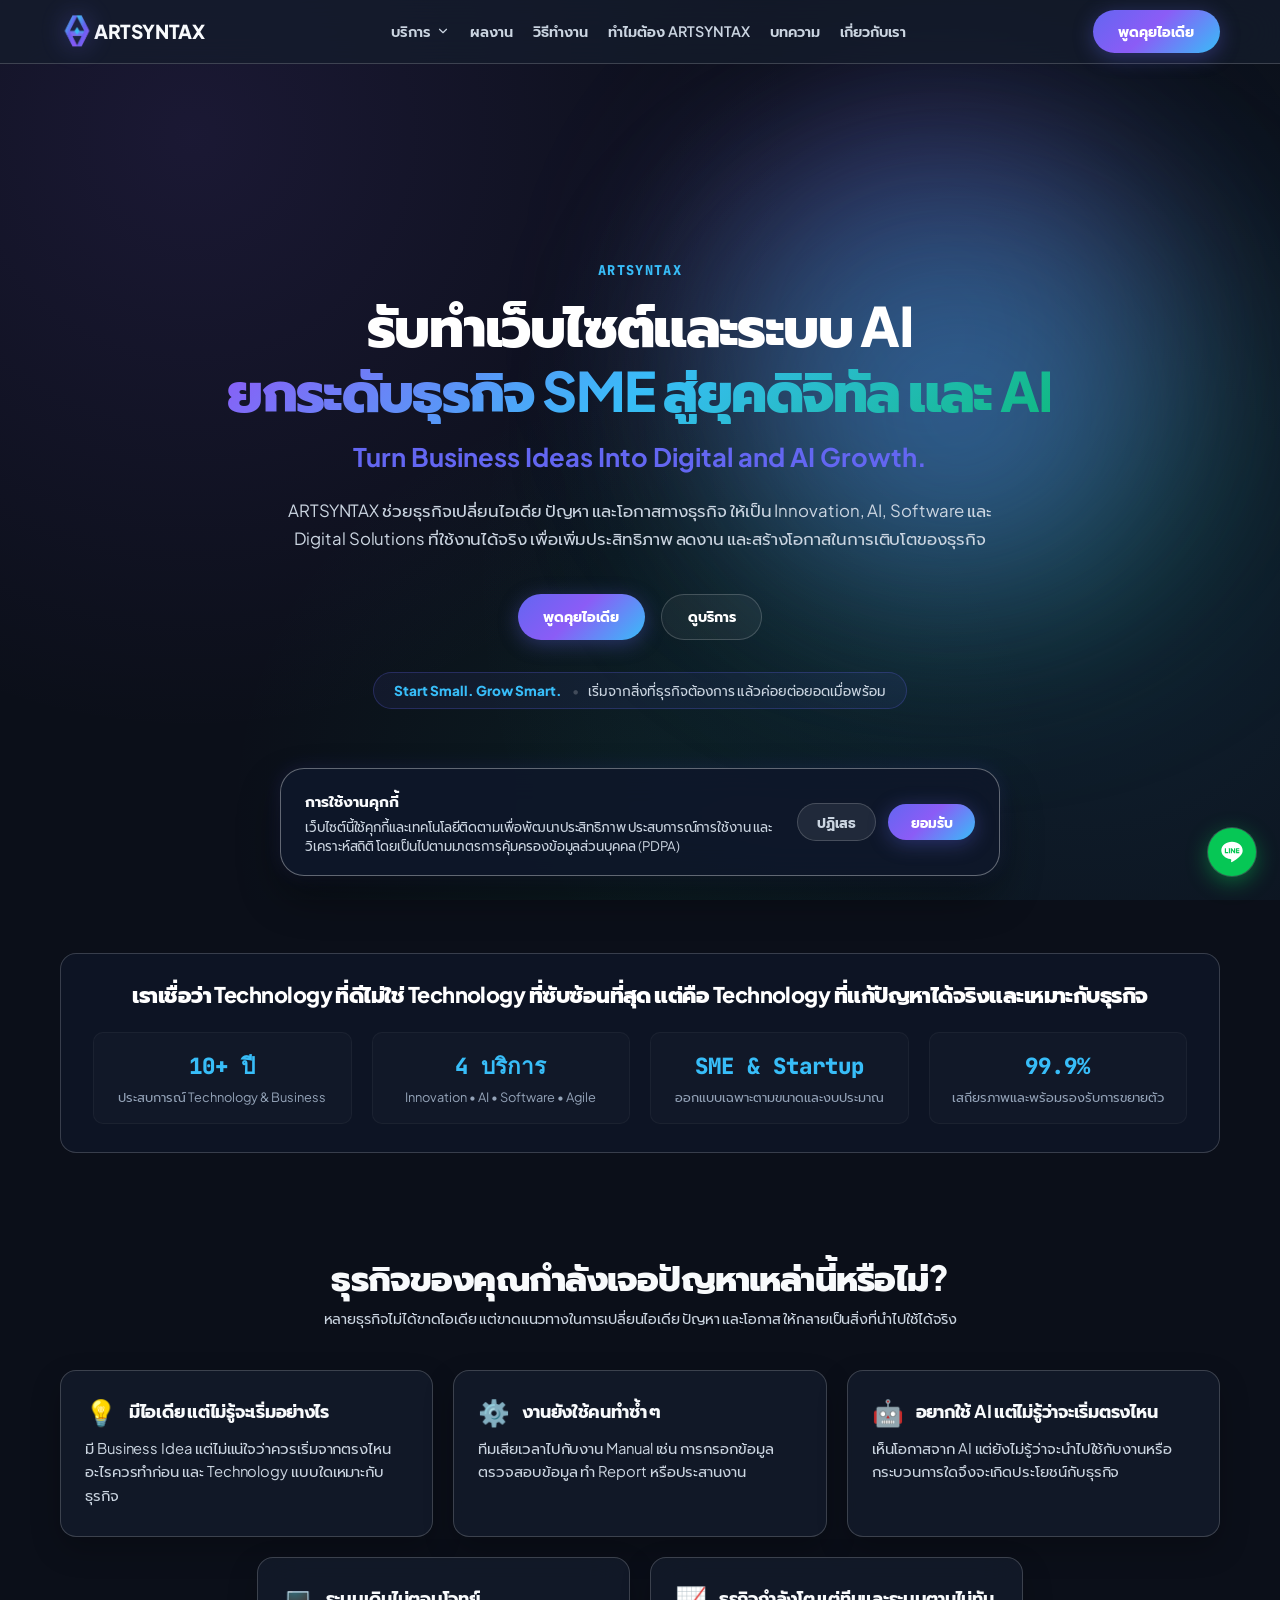
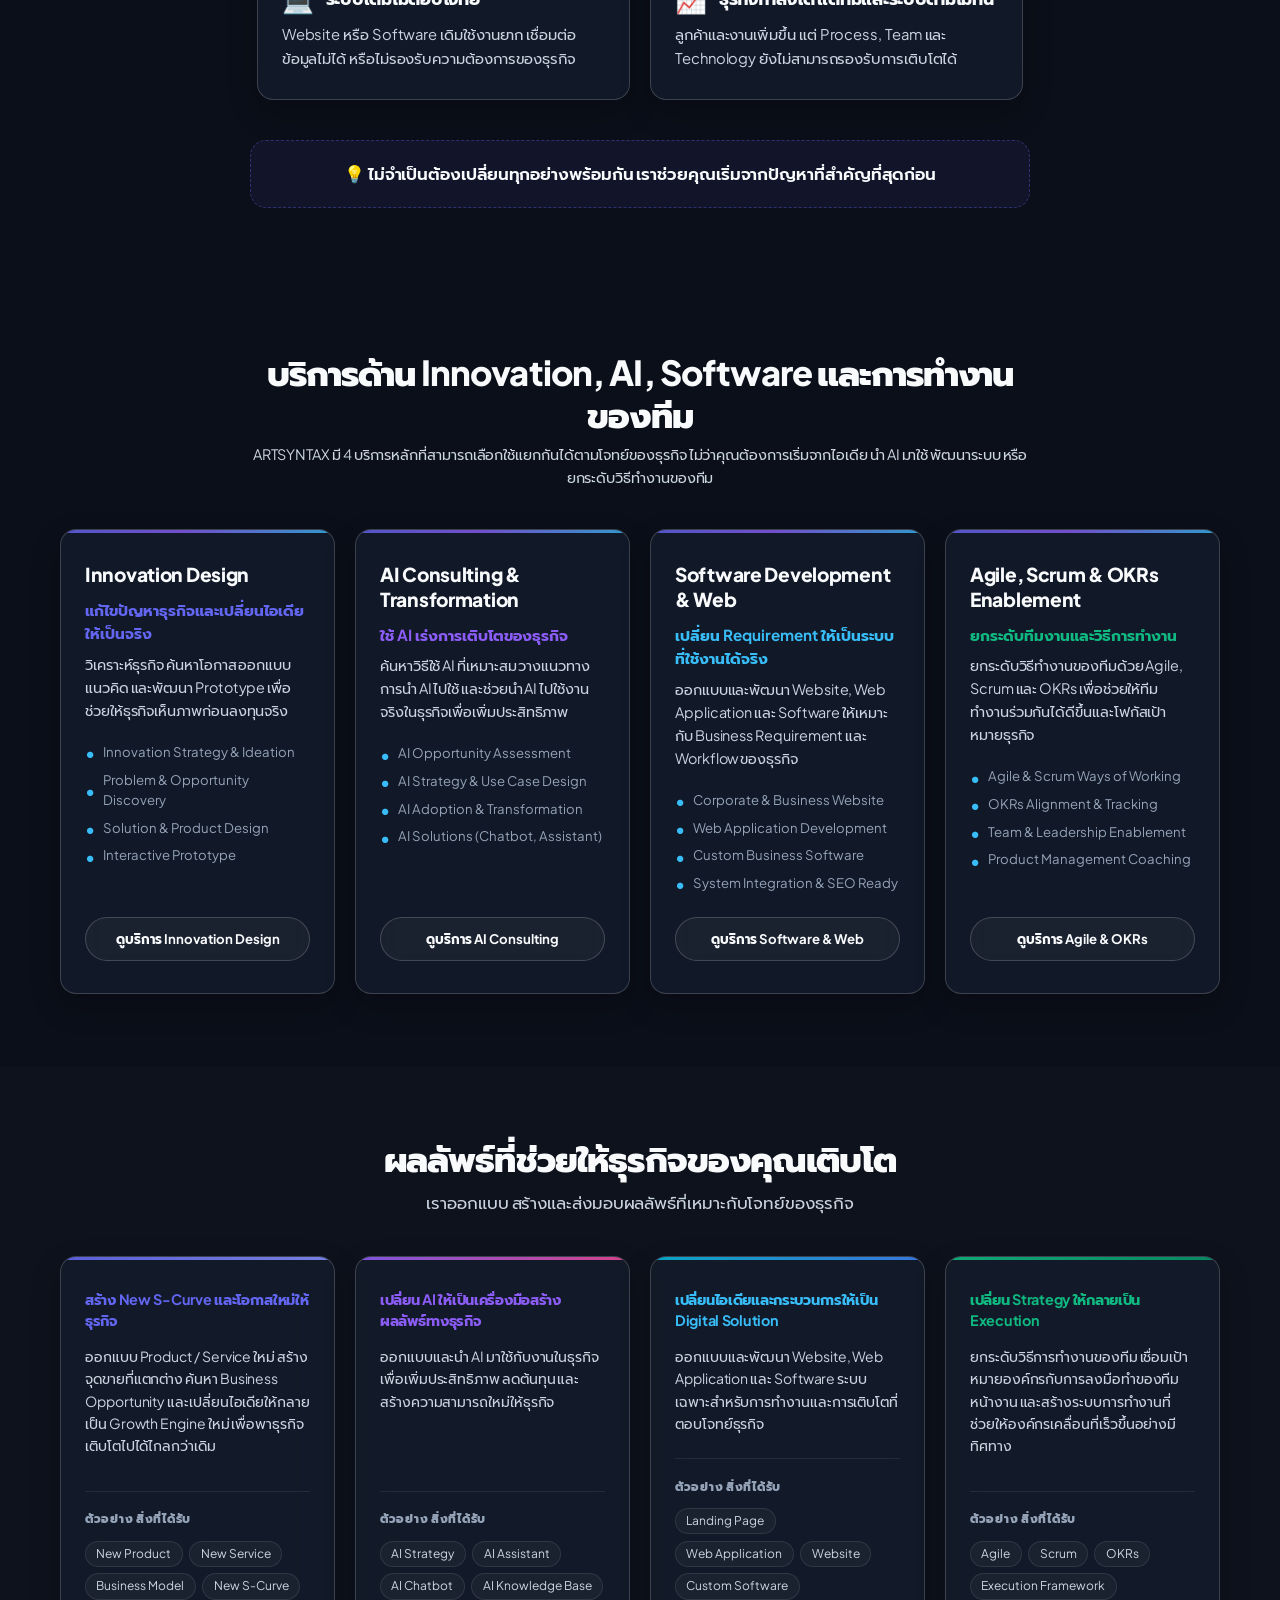
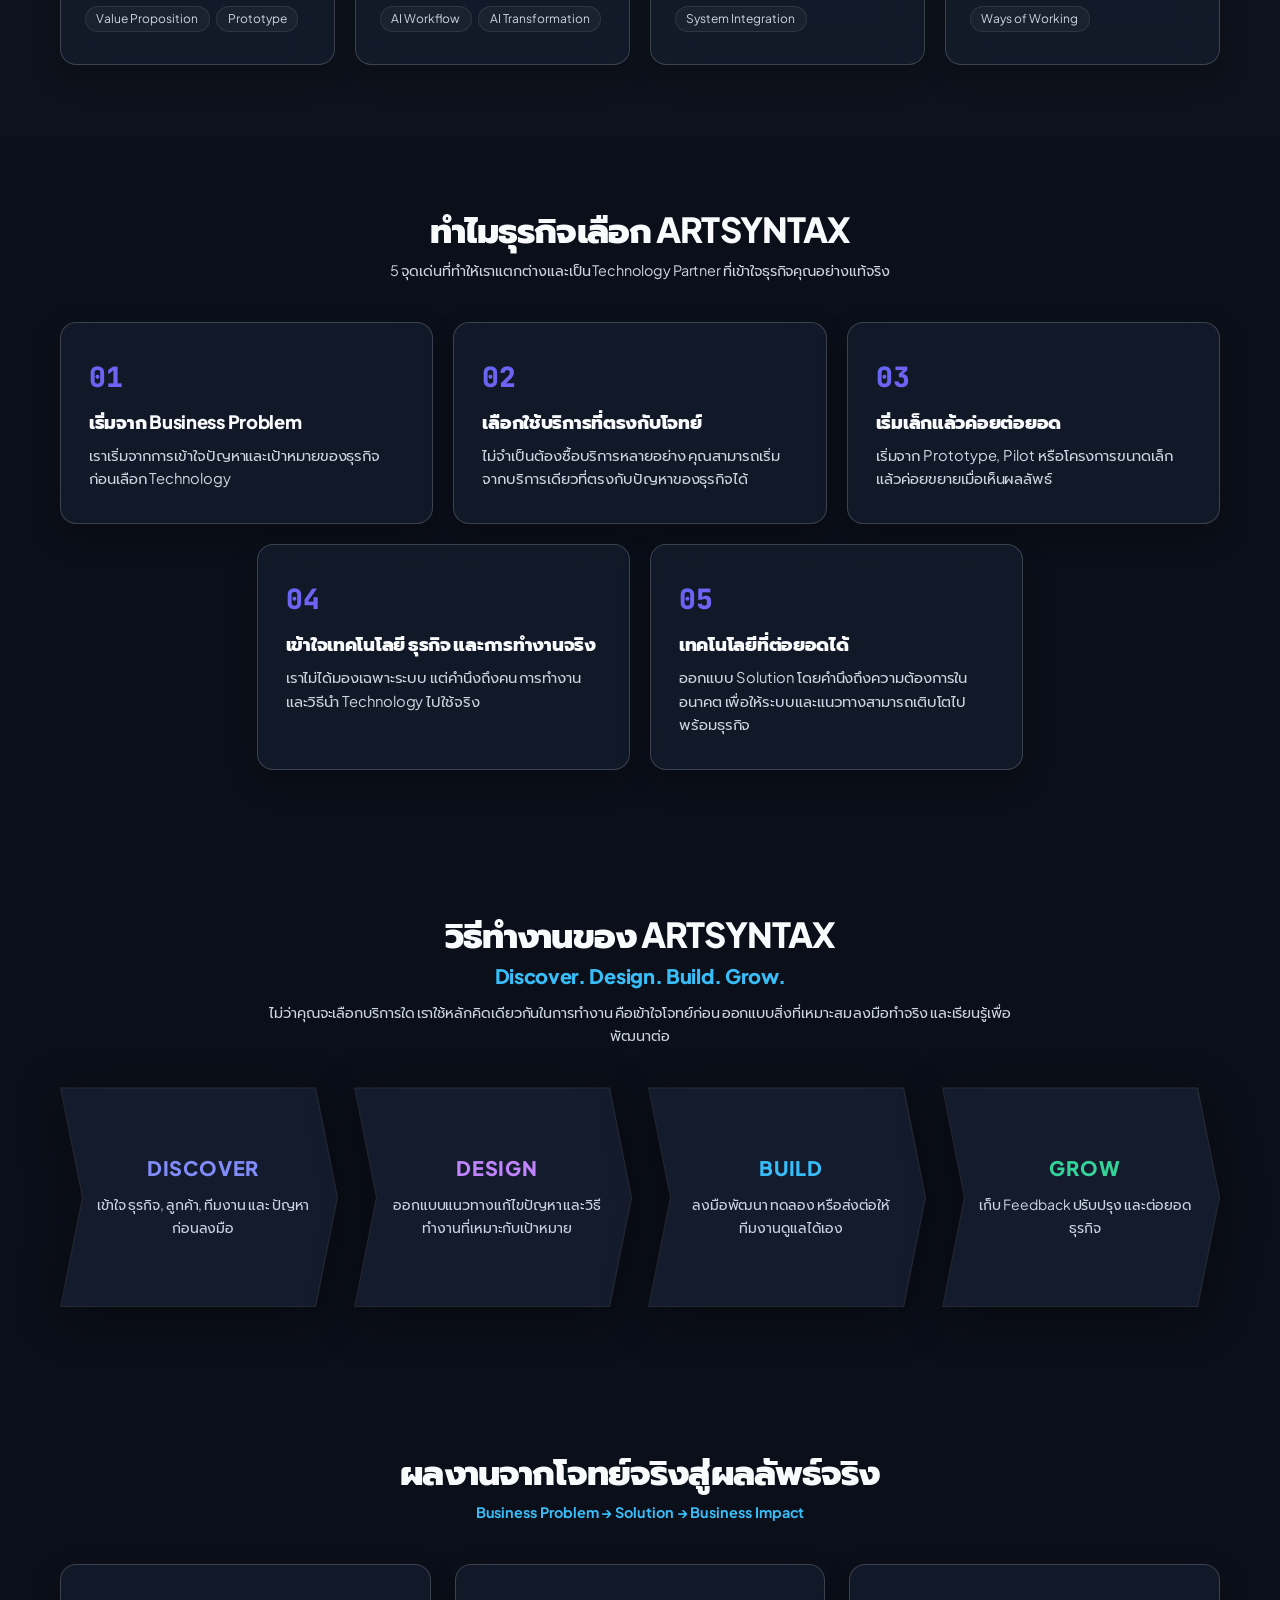
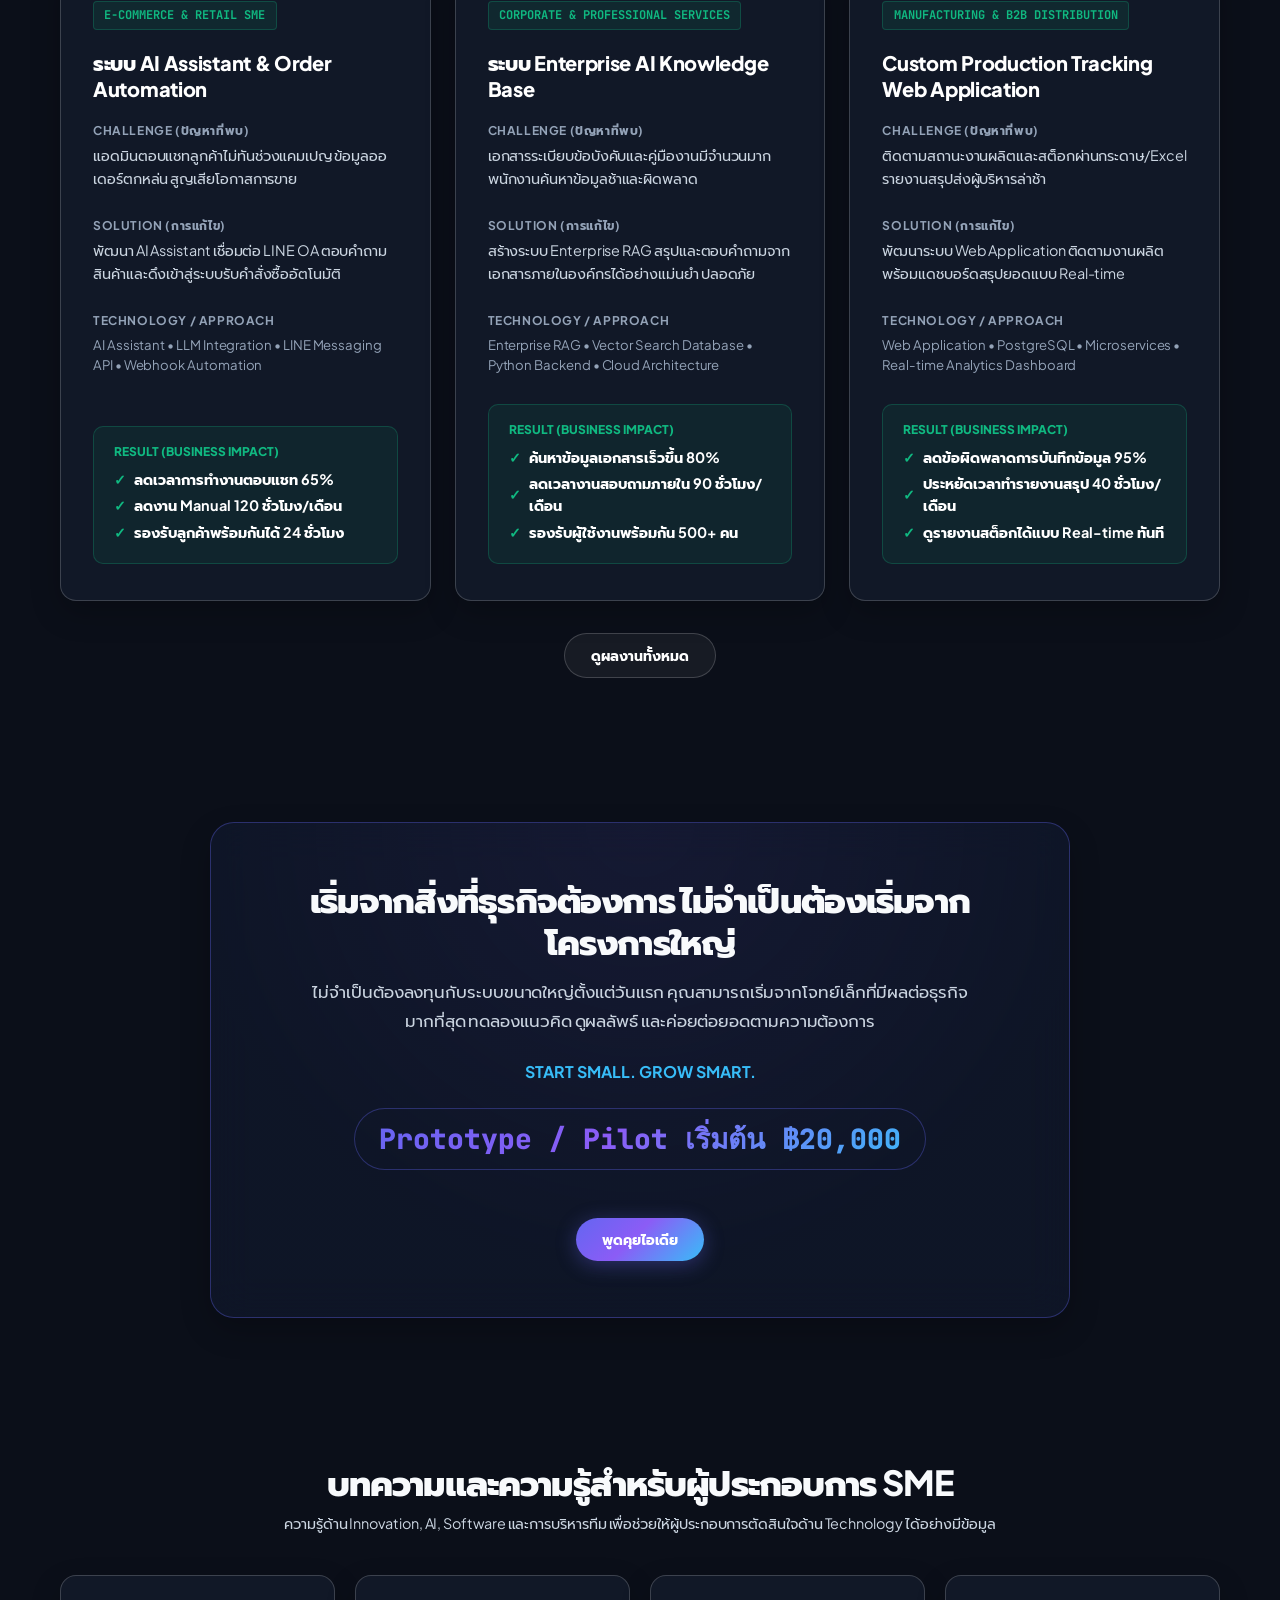
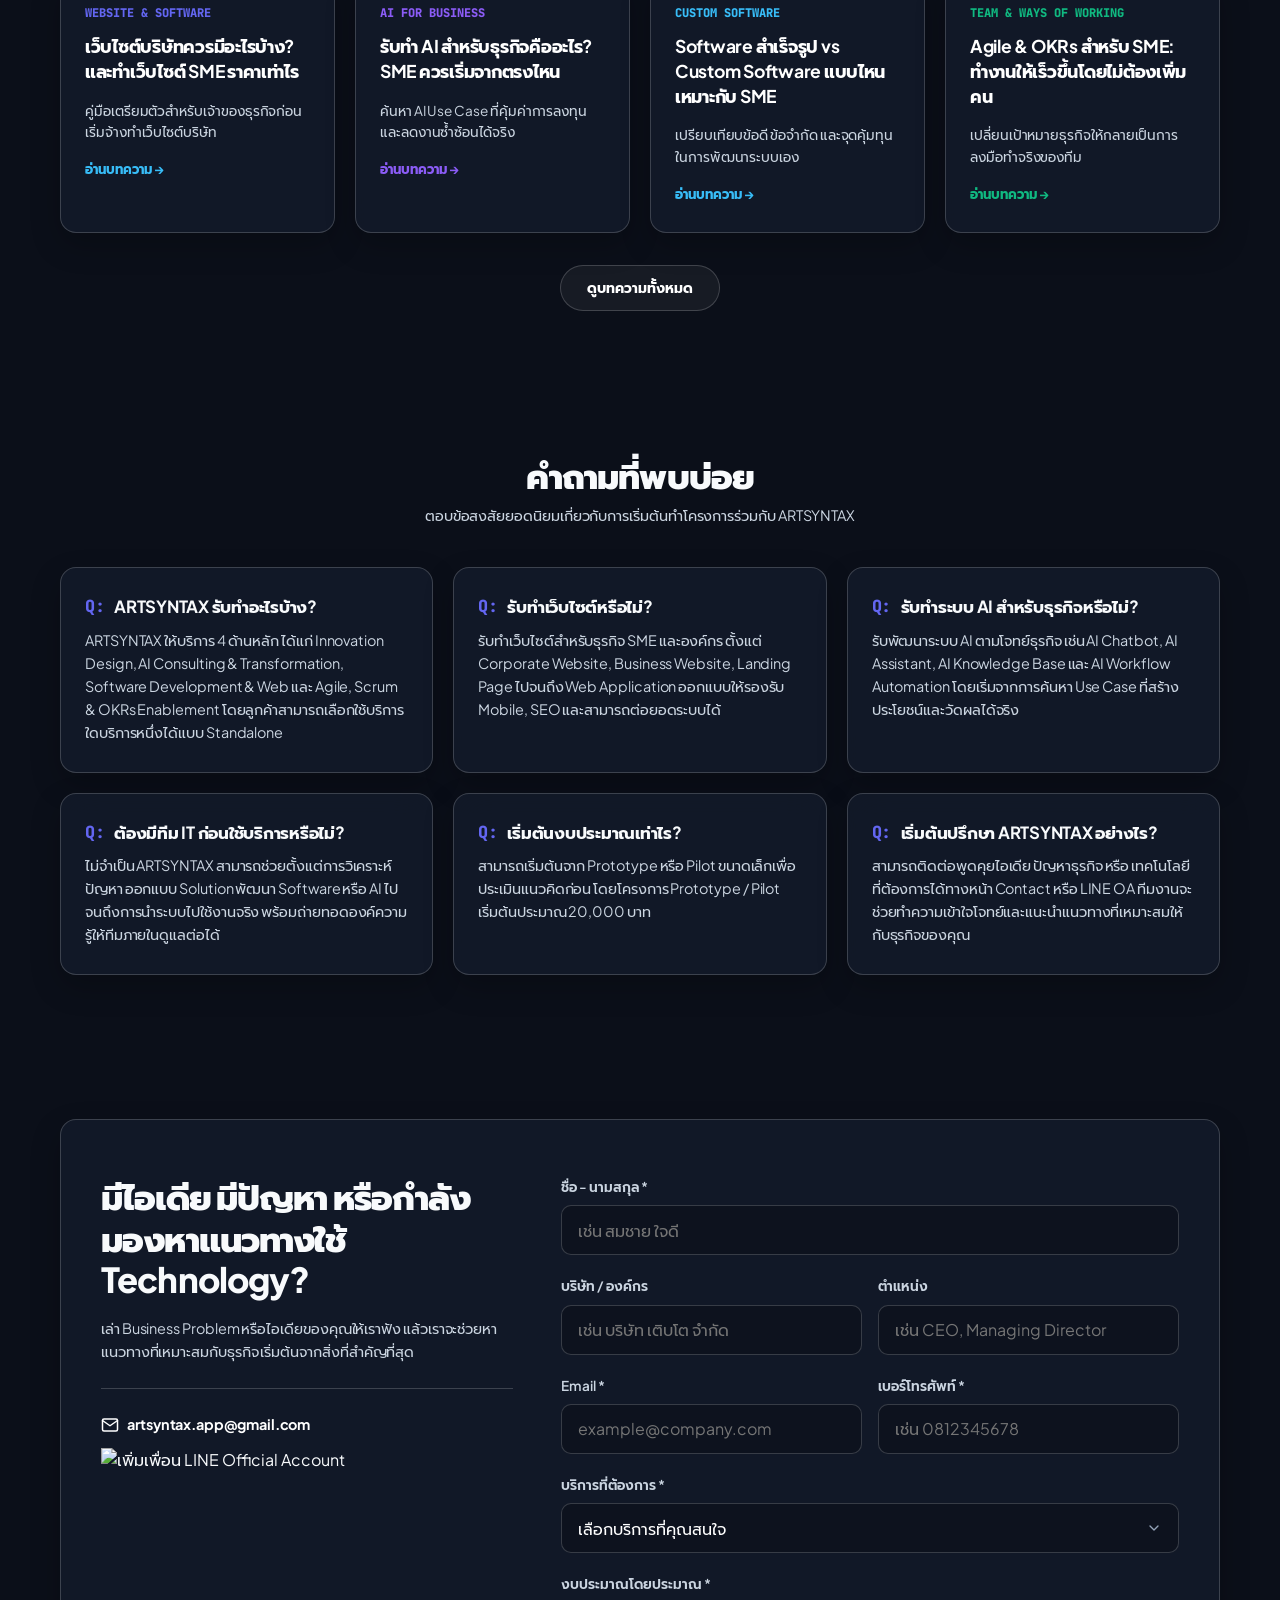
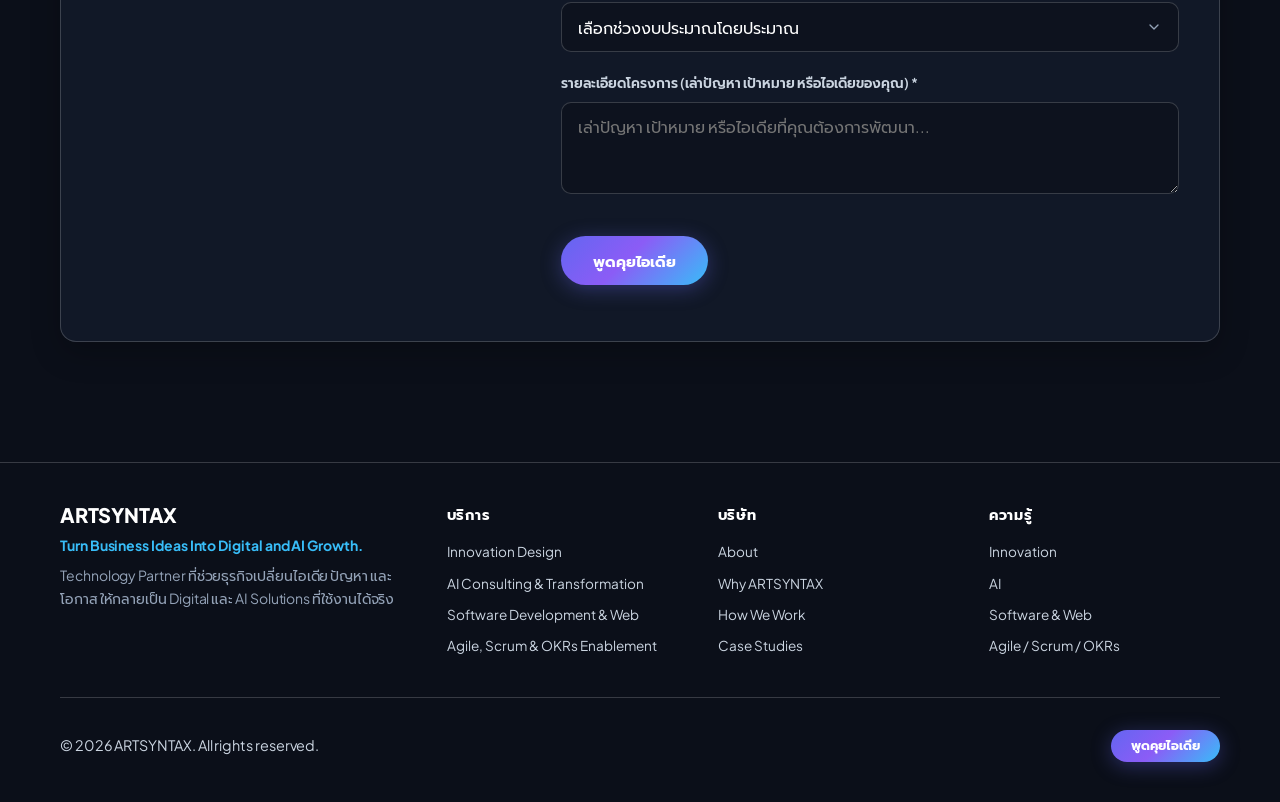
==== commit 62dcbe07: "change menu name" ====
--- a/index.html
+++ b/index.html
@@ -165,7 +165,7 @@
                     </li>
                     <li><a href="case-studies/" class="nav-link">ผลงาน</a></li>
                     <li><a href="how-we-work/" class="nav-link">วิธีทำงาน</a></li>
-                    <li><a href="why-artsyntax/" class="nav-link">ทำไม ARTSYNTAX</a></li>
+                    <li><a href="why-artsyntax/" class="nav-link">ทำไมต้อง ARTSYNTAX</a></li>
                     <li><a href="insights/" class="nav-link">บทความ</a></li>
                     <li><a href="about/" class="nav-link">เกี่ยวกับเรา</a></li>
                 </ul>
@@ -191,7 +191,7 @@
         <a href="services/agile-scrum-okrs/" class="mobile-nav-link" style="padding-left: 0.5rem;">• Agile, Scrum & OKRs Enablement</a>
         <a href="case-studies/" class="mobile-nav-link">ผลงาน</a>
         <a href="how-we-work/" class="mobile-nav-link">วิธีทำงาน</a>
-        <a href="why-artsyntax/" class="mobile-nav-link">ทำไม ARTSYNTAX</a>
+        <a href="why-artsyntax/" class="mobile-nav-link">ทำไมต้อง ARTSYNTAX</a>
         <a href="insights/" class="mobile-nav-link">บทความ</a>
         <a href="about/" class="mobile-nav-link">เกี่ยวกับเรา</a>
         <div style="margin-top: auto;">
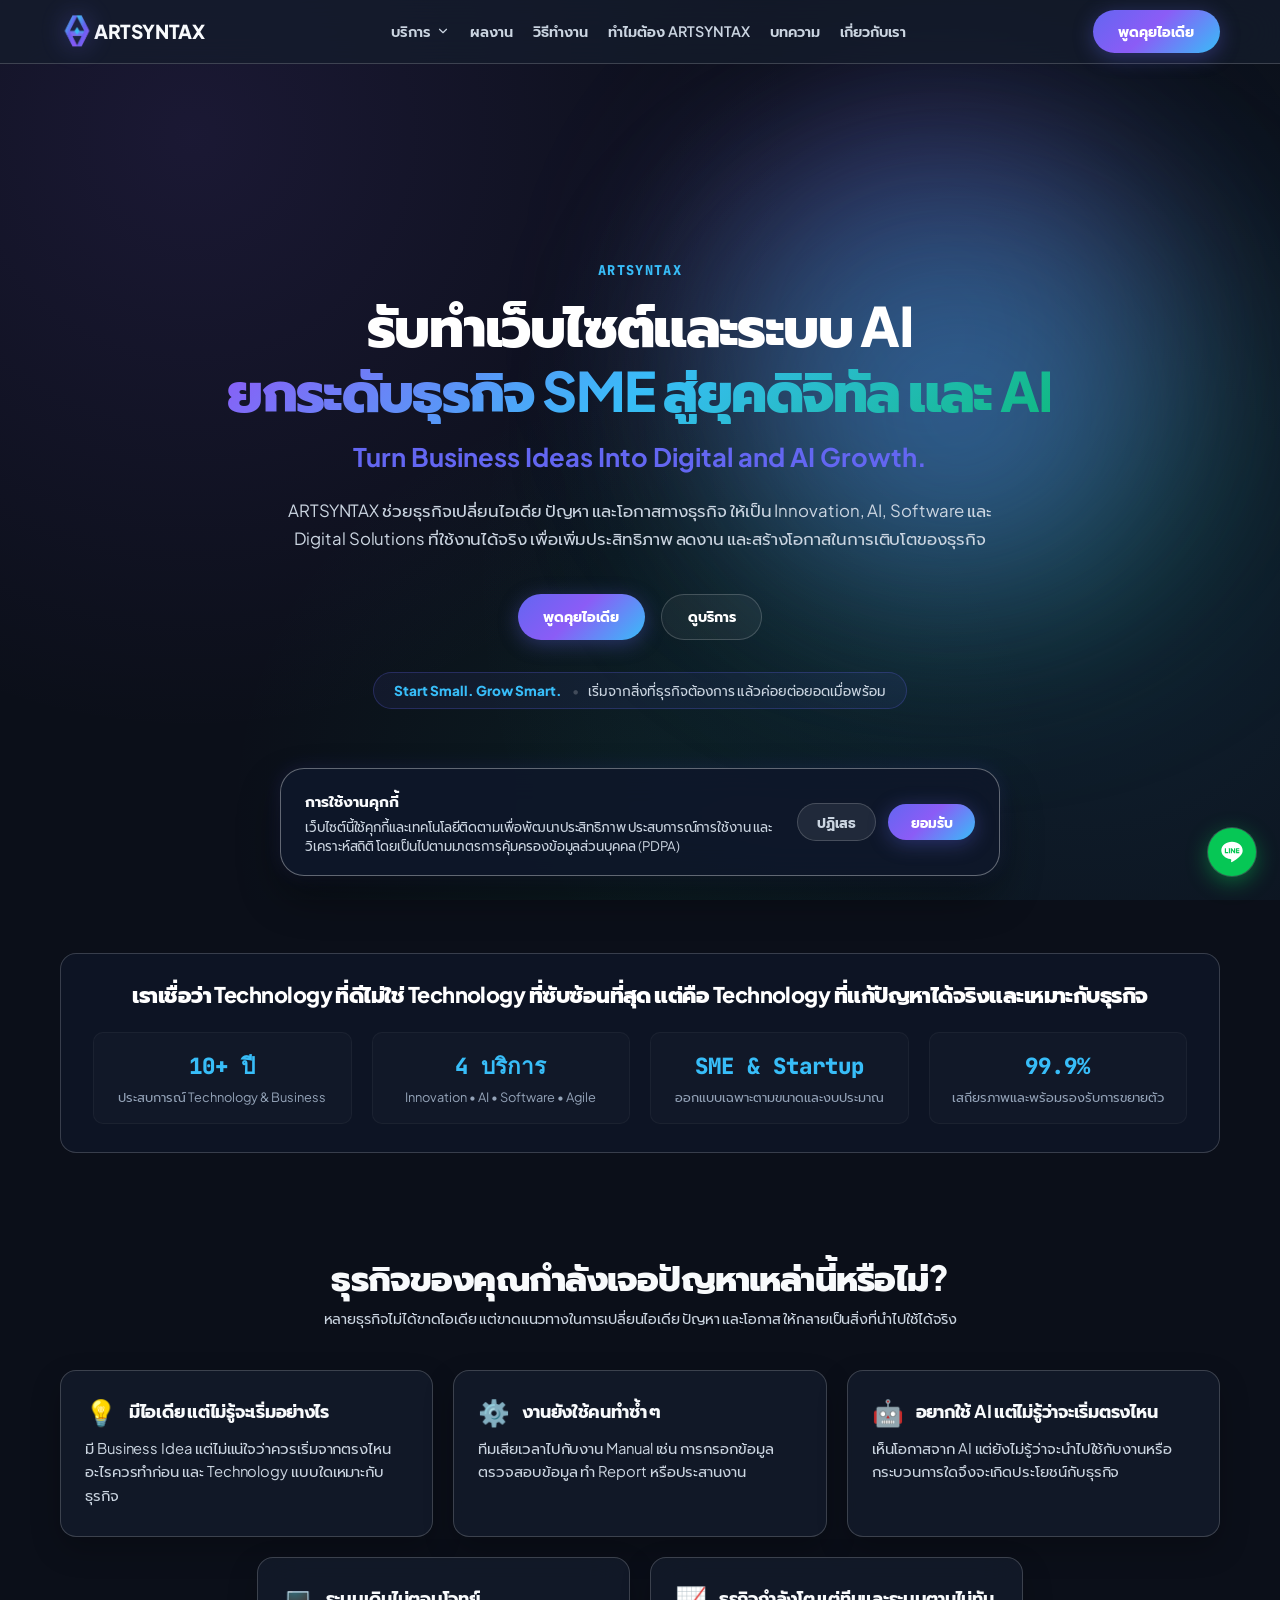
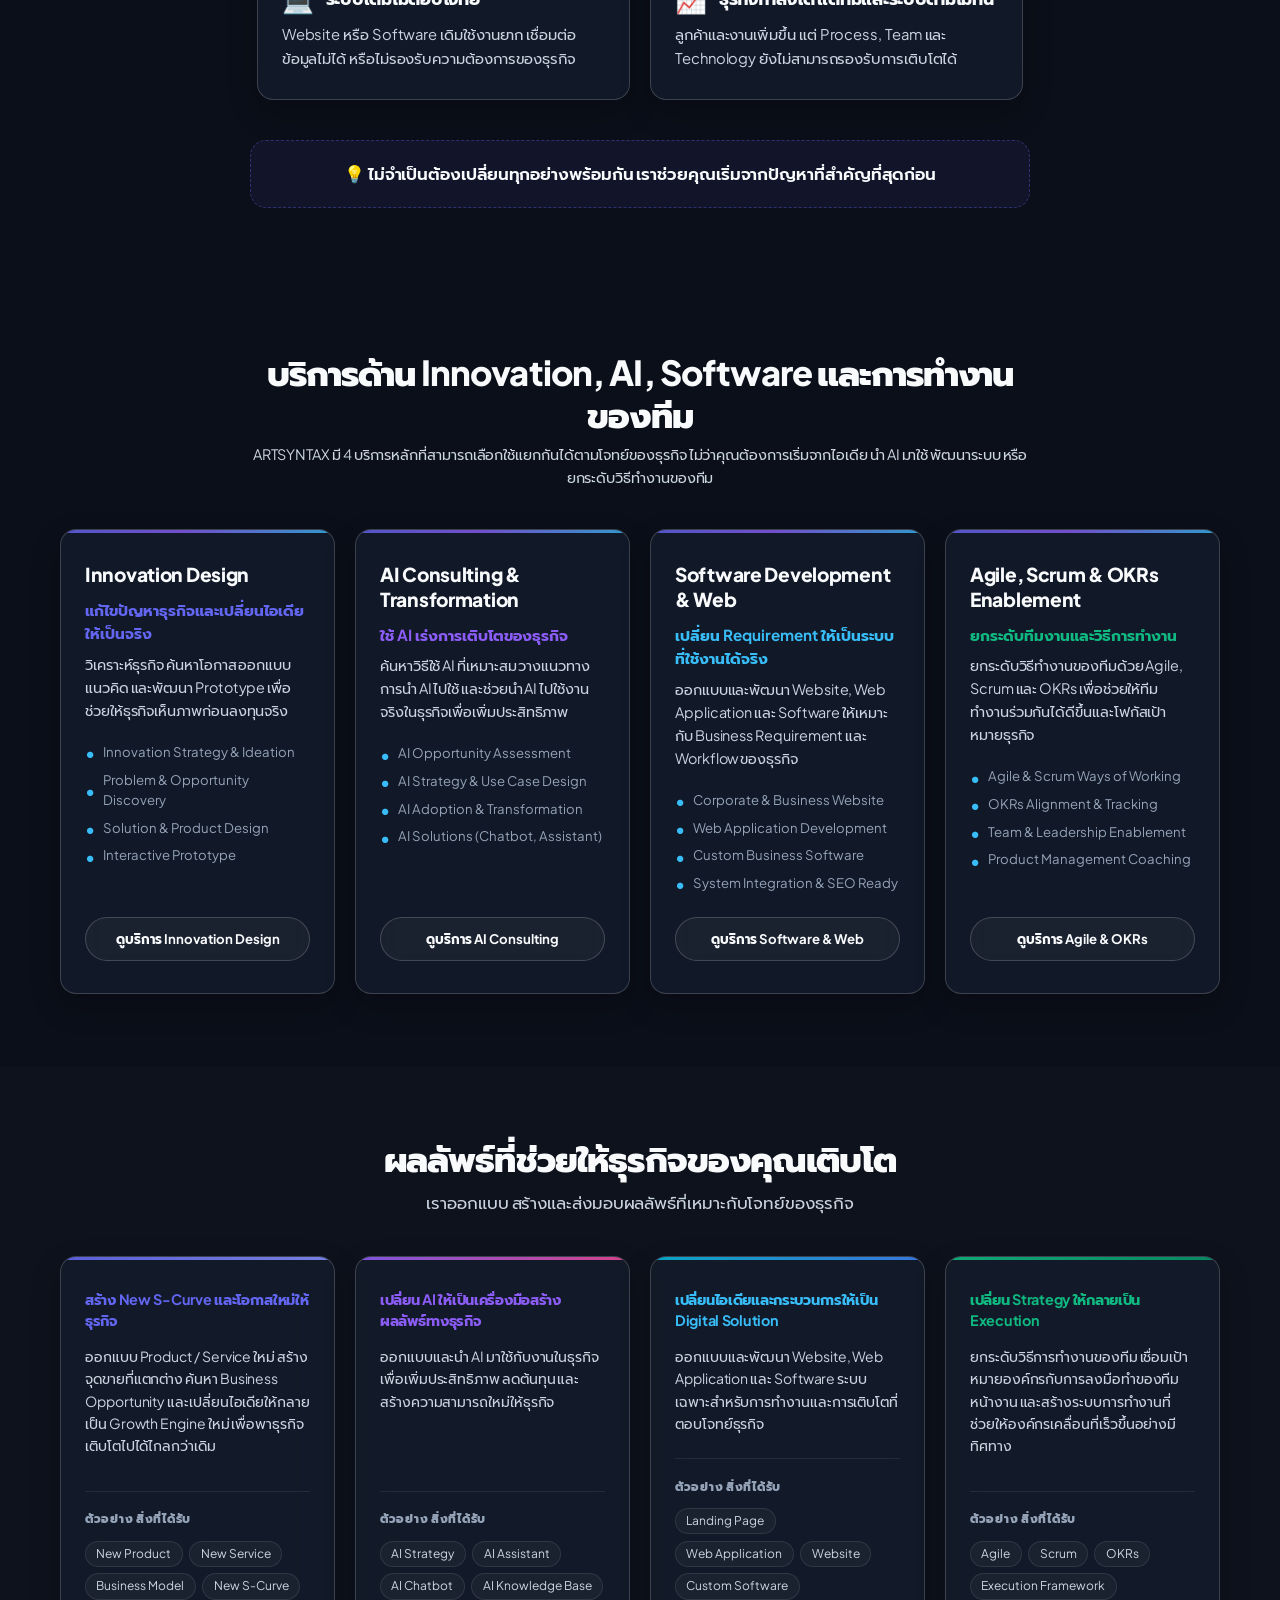
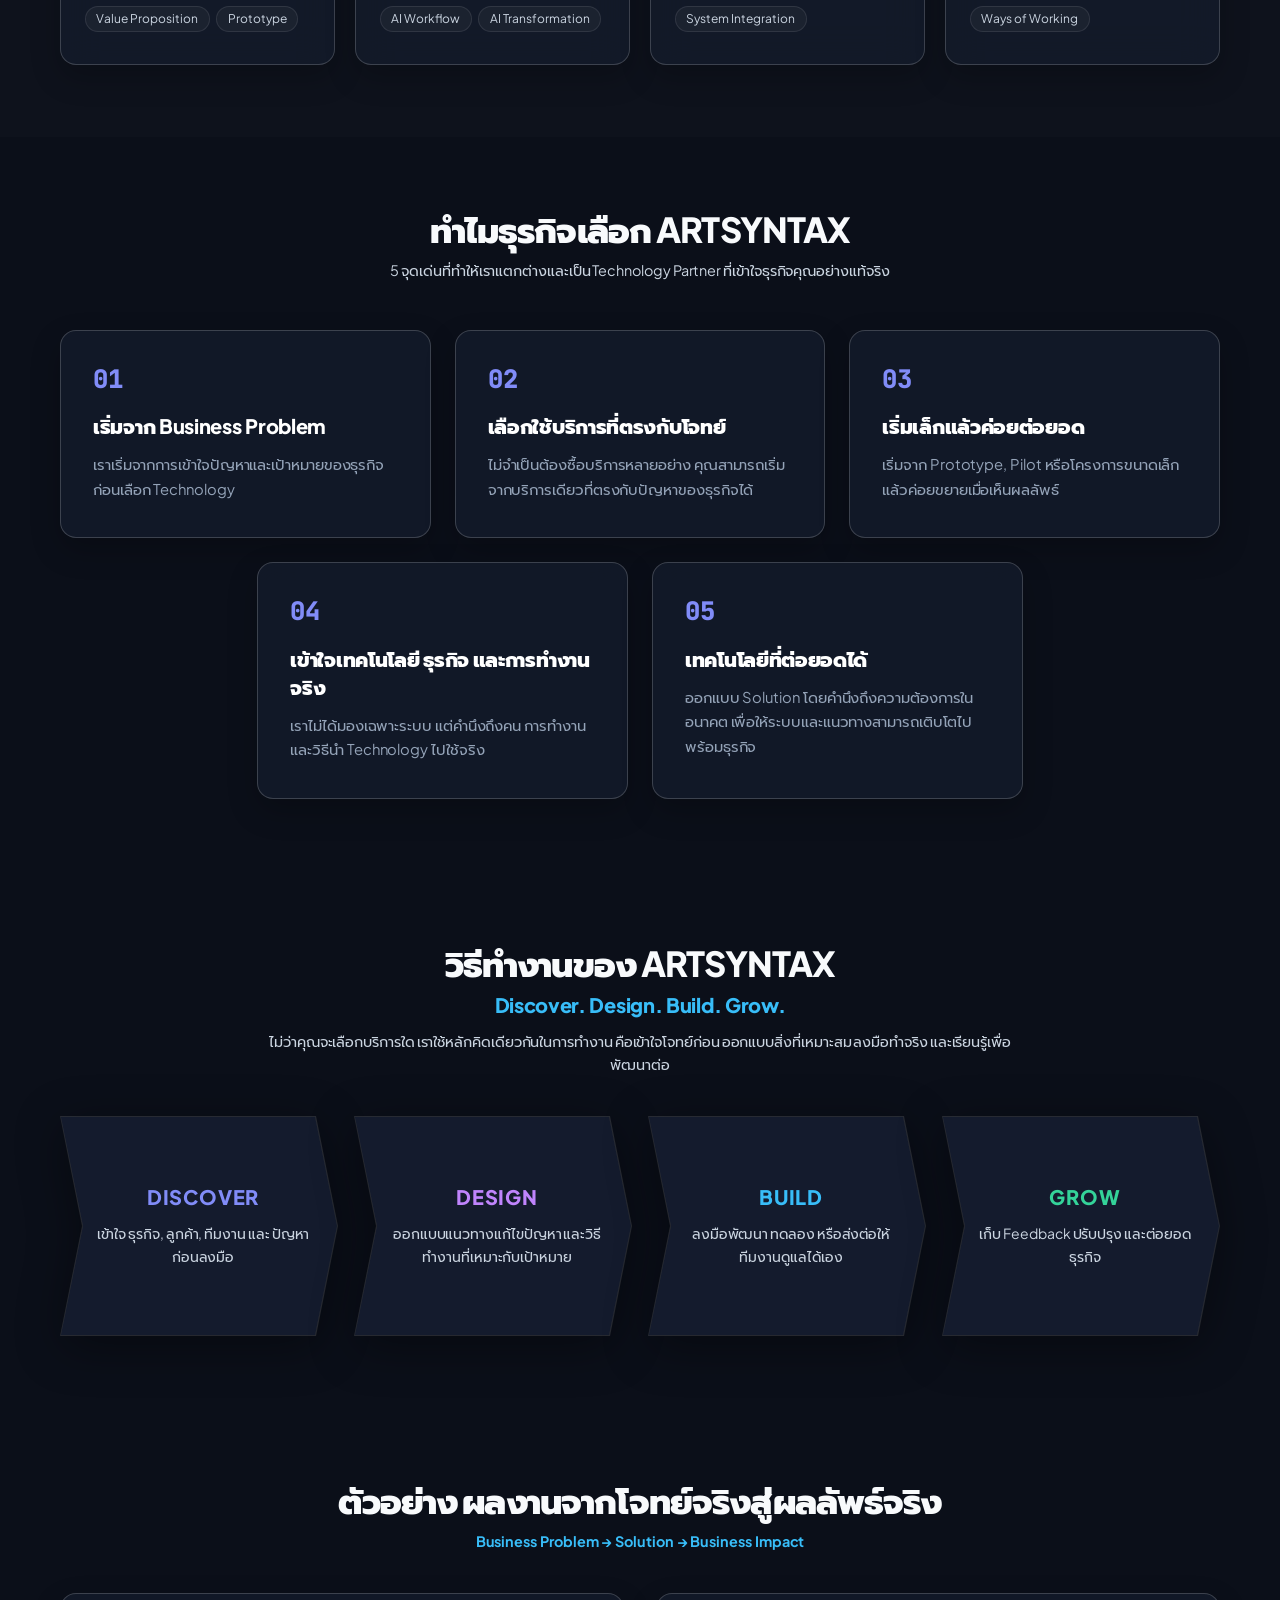
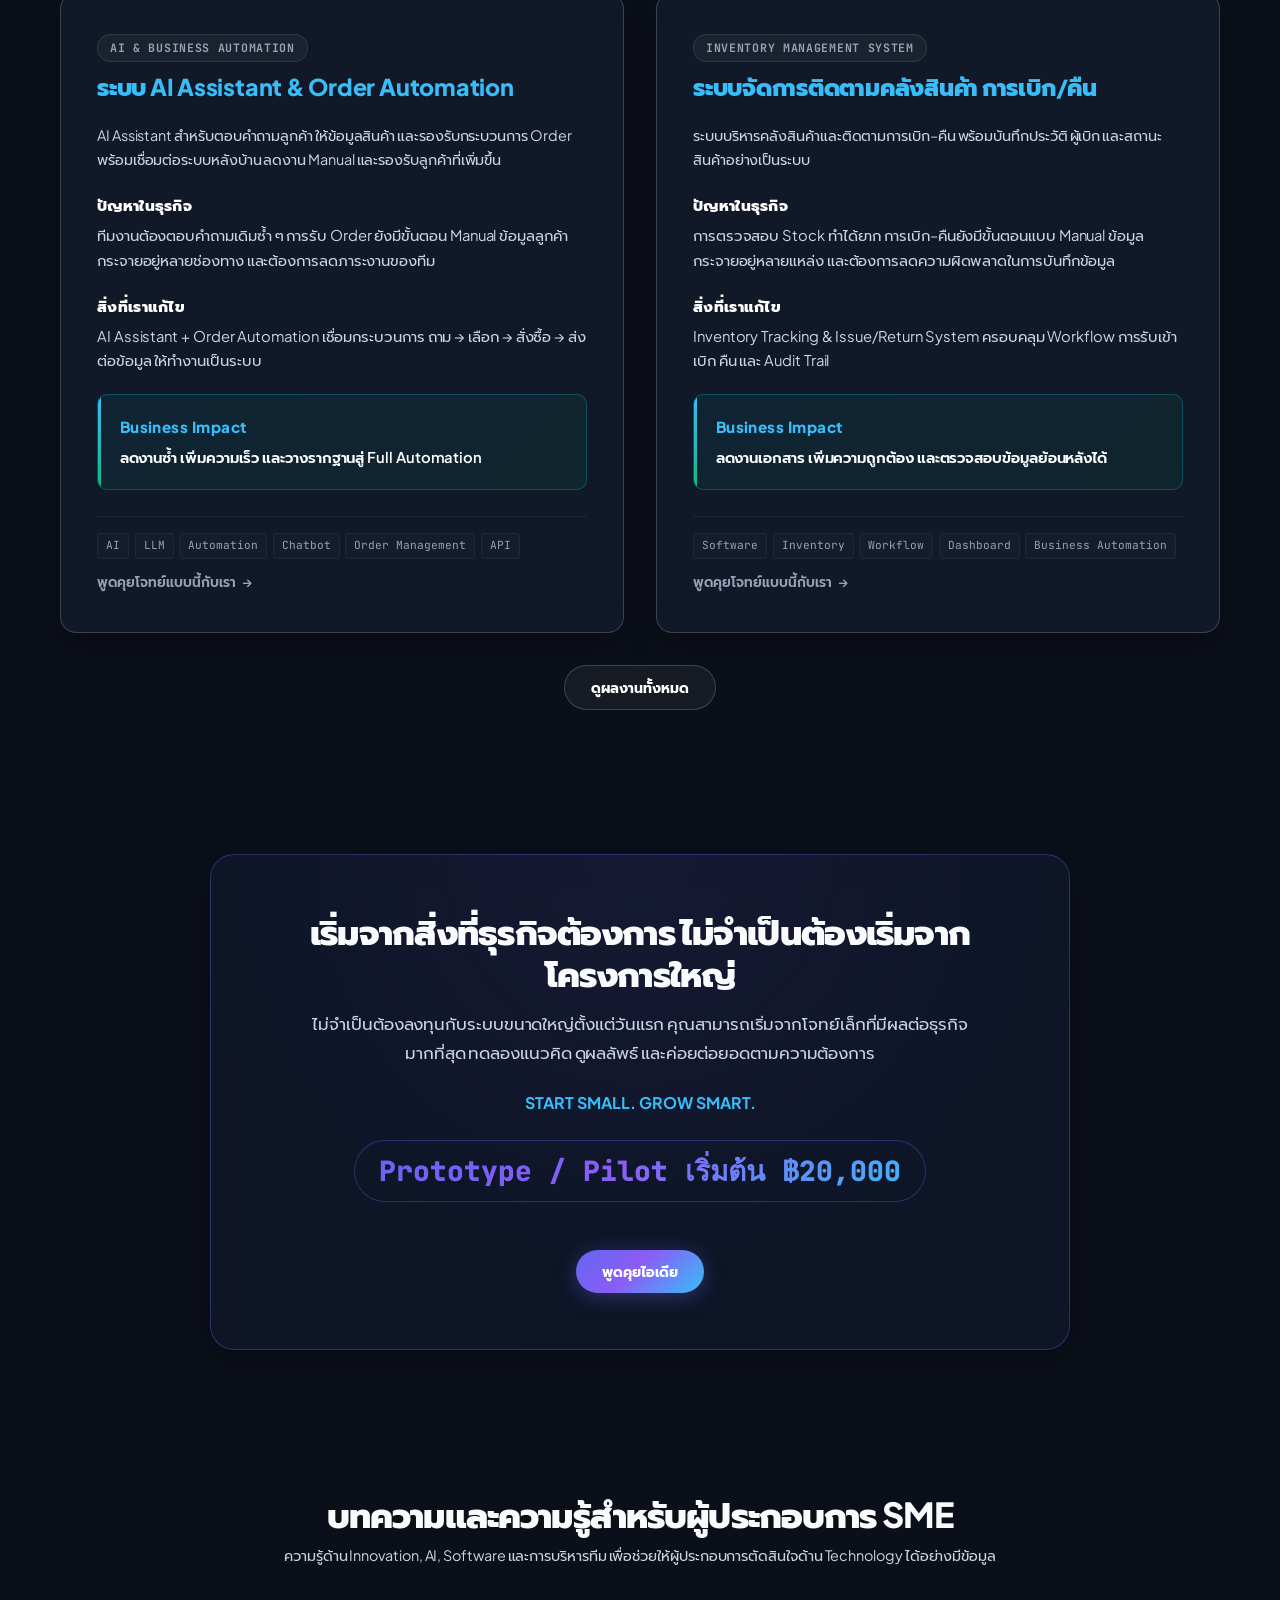
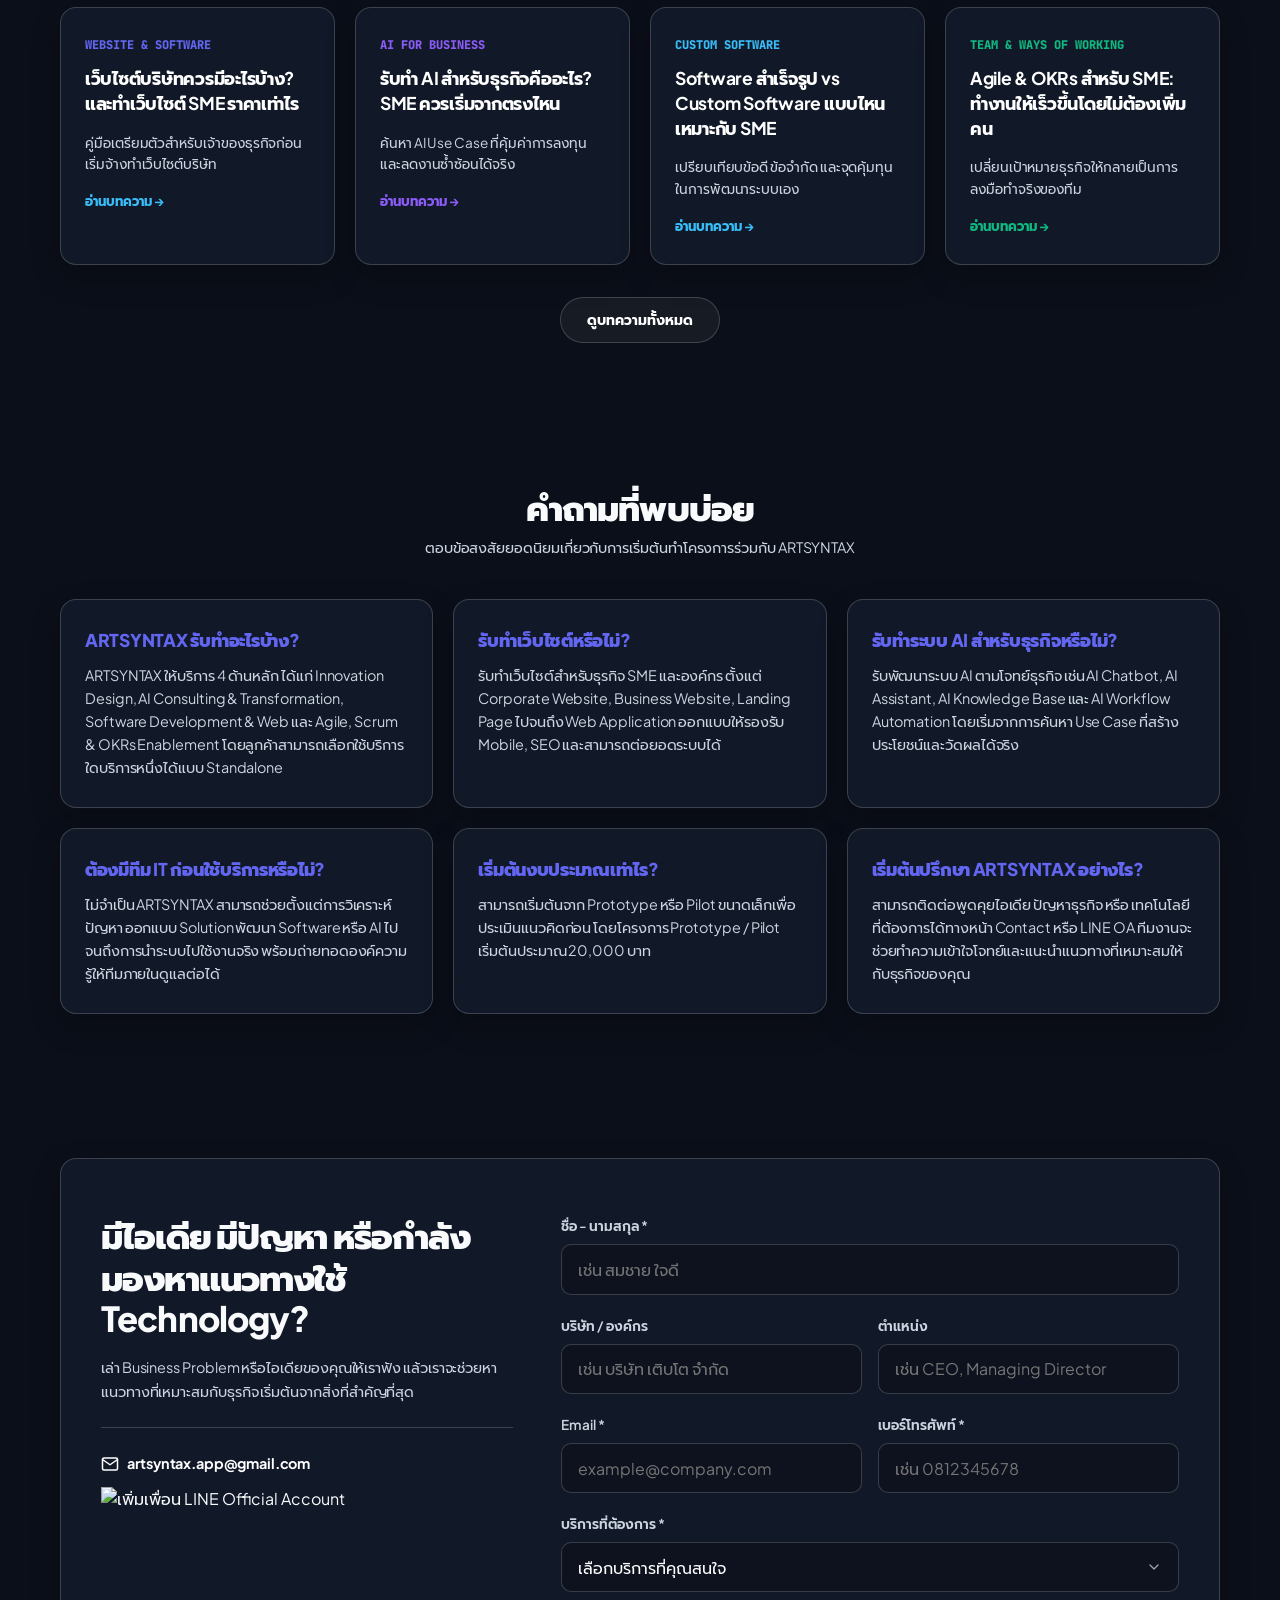
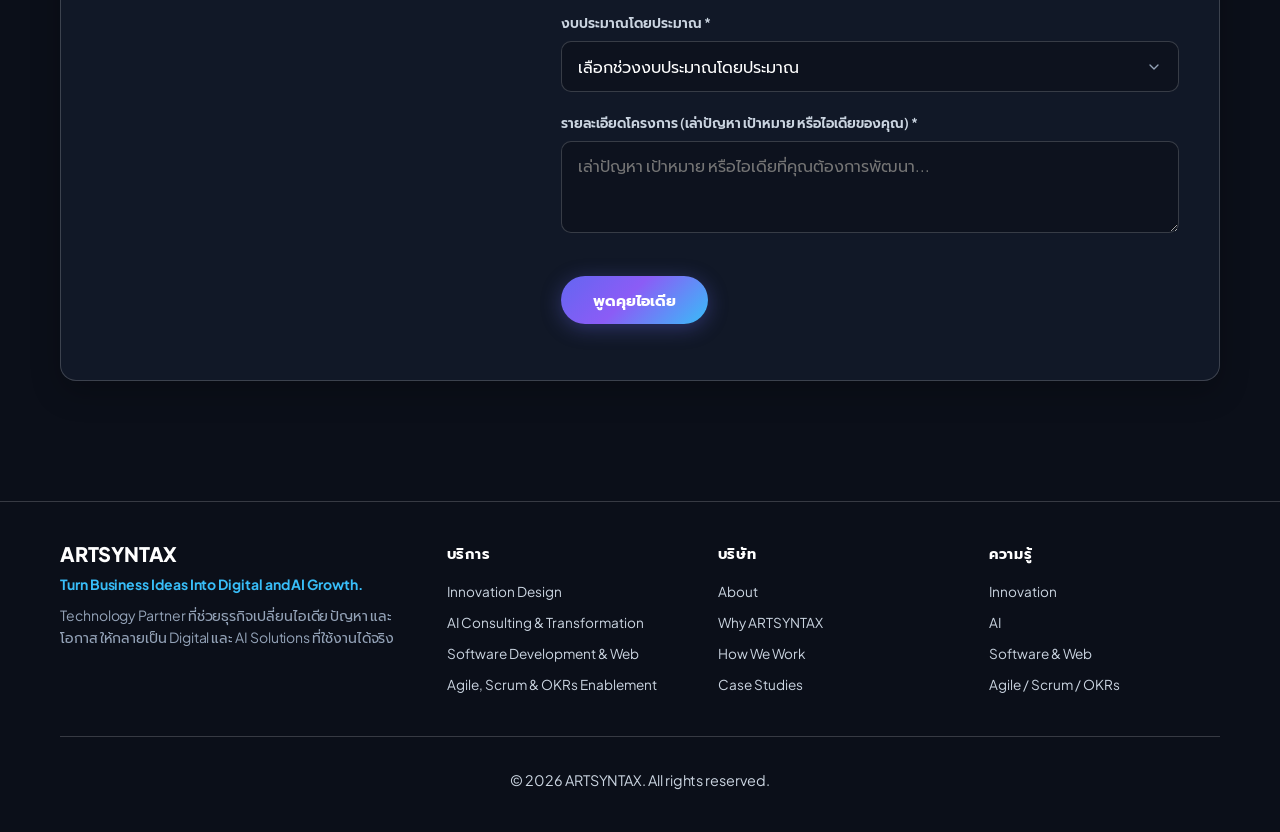
==== commit 202c9fc2: "update case-studies" ====
--- a/index.html
+++ b/index.html
@@ -619,98 +619,109 @@
         <section class="section-padding" id="case-studies">
             <div class="container">
                 <div style="text-align: center; max-width: 780px; margin: 0 auto 2.5rem;" class="reveal">
-                    <h2>ผลงานจากโจทย์จริงสู่ผลลัพธ์จริง</h2>
+                    <h2>ตัวอย่าง ผลงานจากโจทย์จริงสู่ผลลัพธ์จริง</h2>
                     <p style="margin-top: 0.5rem; color: var(--accent-cyan); font-weight: 700;">Business Problem → Solution → Business Impact</p>
                 </div>
 
                 <div class="case-studies-grid">
-                    <!-- Case 1 -->
+                    <!-- Case Study 01 -->
                     <div class="glass-card case-study-card reveal">
-                        <span class="case-industry-tag">E-Commerce & Retail SME</span>
-                        <h3>ระบบ AI Assistant & Order Automation</h3>
+                        <div class="case-header-wrap">
+                            <span class="case-industry-tag">AI & Business Automation</span>
+                            <h3>ระบบ AI Assistant & Order Automation</h3>
+                        </div>
+
+                        <p class="case-desc">
+                            AI Assistant สำหรับตอบคำถามลูกค้า ให้ข้อมูลสินค้า และรองรับกระบวนการ Order พร้อมเชื่อมต่อระบบหลังบ้าน ลดงาน Manual และรองรับลูกค้าที่เพิ่มขึ้น
+                        </p>
                         
-                        <div class="case-item">
-                            <div class="case-item-label">Challenge (ปัญหาที่พบ)</div>
-                            <p class="case-item-text">แอดมินตอบแชทลูกค้าไม่ทันช่วงแคมเปญ ข้อมูลออเดอร์ตกหล่น สูญเสียโอกาสการขาย</p>
-                        </div>
-
-                        <div class="case-item">
-                            <div class="case-item-label">Solution (การแก้ไข)</div>
-                            <p class="case-item-text">พัฒนา AI Assistant เชื่อมต่อ LINE OA ตอบคำถามสินค้าและดึงเข้าสู่ระบบรับคำสั่งซื้ออัตโนมัติ</p>
-                        </div>
-
-                        <div class="case-item">
-                            <div class="case-item-label">Technology / Approach</div>
-                            <p class="case-item-text" style="color: var(--text-muted); font-size: 0.825rem;">AI Assistant • LLM Integration • LINE Messaging API • Webhook Automation</p>
-                        </div>
-
+                        <!-- Business Challenge -->
+                        <div class="case-block">
+                            <div class="case-block-label">ปัญหาในธุรกิจ</div>
+                            <p class="case-challenge-text">
+                                ทีมงานต้องตอบคำถามเดิมซ้ำ ๆ การรับ Order ยังมีขั้นตอน Manual ข้อมูลลูกค้ากระจายอยู่หลายช่องทาง และต้องการลดภาระงานของทีม
+                            </p>
+                        </div>
+
+                        <!-- Solution -->
+                        <div class="case-block">
+                            <div class="case-block-label">สิ่งที่เราแก้ไข</div>
+                            <p class="case-solution-text">
+                                AI Assistant + Order Automation เชื่อมกระบวนการ ถาม → เลือก → สั่งซื้อ → ส่งต่อข้อมูล ให้ทำงานเป็นระบบ
+                            </p>
+                        </div>
+
+                        <!-- Business Impact (Highlighted Accent Point) -->
                         <div class="case-result-box">
-                            <div class="result-title">Result (Business Impact)</div>
-                            <ul>
-                                <li>ลดเวลาการทำงานตอบแชท 65%</li>
-                                <li>ลดงาน Manual 120 ชั่วโมง/เดือน</li>
-                                <li>รองรับลูกค้าพร้อมกันได้ 24 ชั่วโมง</li>
-                            </ul>
-                        </div>
-                    </div>
-
-                    <!-- Case 2 -->
+                            <div class="result-title">Business Impact</div>
+                            <p class="case-result-text">
+                                ลดงานซ้ำ เพิ่มความเร็ว และวางรากฐานสู่ Full Automation
+                            </p>
+                        </div>
+
+                        <!-- Tags & Action Footer -->
+                        <div class="case-tags-footer">
+                            <div class="case-tech-tags">
+                                <span class="tech-tag-item">AI</span>
+                                <span class="tech-tag-item">LLM</span>
+                                <span class="tech-tag-item">Automation</span>
+                                <span class="tech-tag-item">Chatbot</span>
+                                <span class="tech-tag-item">Order Management</span>
+                                <span class="tech-tag-item">API</span>
+                            </div>
+                            <a href="contact/" class="case-card-cta">
+                                <span>พูดคุยโจทย์แบบนี้กับเรา</span> →
+                            </a>
+                        </div>
+                    </div>
+
+                    <!-- Case Study 02 -->
                     <div class="glass-card case-study-card reveal">
-                        <span class="case-industry-tag">Corporate & Professional Services</span>
-                        <h3>ระบบ Enterprise AI Knowledge Base</h3>
+                        <div class="case-header-wrap">
+                            <span class="case-industry-tag">Inventory Management System</span>
+                            <h3>ระบบจัดการติดตามคลังสินค้า การเบิก/คืน</h3>
+                        </div>
+
+                        <p class="case-desc">
+                            ระบบบริหารคลังสินค้าและติดตามการเบิก–คืน พร้อมบันทึกประวัติ ผู้เบิก และสถานะสินค้าอย่างเป็นระบบ
+                        </p>
                         
-                        <div class="case-item">
-                            <div class="case-item-label">Challenge (ปัญหาที่พบ)</div>
-                            <p class="case-item-text">เอกสารระเบียบข้อบังคับและคู่มืองานมีจำนวนมาก พนักงานค้นหาข้อมูลช้าและผิดพลาด</p>
-                        </div>
-
-                        <div class="case-item">
-                            <div class="case-item-label">Solution (การแก้ไข)</div>
-                            <p class="case-item-text">สร้างระบบ Enterprise RAG สรุปและตอบคำถามจากเอกสารภายในองค์กรได้อย่างแม่นยำ ปลอดภัย</p>
-                        </div>
-
-                        <div class="case-item">
-                            <div class="case-item-label">Technology / Approach</div>
-                            <p class="case-item-text" style="color: var(--text-muted); font-size: 0.825rem;">Enterprise RAG • Vector Search Database • Python Backend • Cloud Architecture</p>
-                        </div>
-
+                        <!-- Business Challenge -->
+                        <div class="case-block">
+                            <div class="case-block-label">ปัญหาในธุรกิจ</div>
+                            <p class="case-challenge-text">
+                                การตรวจสอบ Stock ทำได้ยาก การเบิก–คืนยังมีขั้นตอนแบบ Manual ข้อมูลกระจายอยู่หลายแหล่ง และต้องการลดความผิดพลาดในการบันทึกข้อมูล
+                            </p>
+                        </div>
+
+                        <!-- Solution -->
+                        <div class="case-block">
+                            <div class="case-block-label">สิ่งที่เราแก้ไข</div>
+                            <p class="case-solution-text">
+                                Inventory Tracking & Issue/Return System ครอบคลุม Workflow การรับเข้า เบิก คืน และ Audit Trail
+                            </p>
+                        </div>
+
+                        <!-- Business Impact (Highlighted Accent Point) -->
                         <div class="case-result-box">
-                            <div class="result-title">Result (Business Impact)</div>
-                            <ul>
-                                <li>ค้นหาข้อมูลเอกสารเร็วขึ้น 80%</li>
-                                <li>ลดเวลางานสอบถามภายใน 90 ชั่วโมง/เดือน</li>
-                                <li>รองรับผู้ใช้งานพร้อมกัน 500+ คน</li>
-                            </ul>
-                        </div>
-                    </div>
-
-                    <!-- Case 3 -->
-                    <div class="glass-card case-study-card reveal">
-                        <span class="case-industry-tag">Manufacturing & B2B Distribution</span>
-                        <h3>Custom Production Tracking Web Application</h3>
-                        
-                        <div class="case-item">
-                            <div class="case-item-label">Challenge (ปัญหาที่พบ)</div>
-                            <p class="case-item-text">ติดตามสถานะงานผลิตและสต็อกผ่านกระดาษ/Excel รายงานสรุปส่งผู้บริหารล่าช้า</p>
-                        </div>
-
-                        <div class="case-item">
-                            <div class="case-item-label">Solution (การแก้ไข)</div>
-                            <p class="case-item-text">พัฒนาระบบ Web Application ติดตามงานผลิต พร้อมแดชบอร์ดสรุปยอดแบบ Real-time</p>
-                        </div>
-
-                        <div class="case-item">
-                            <div class="case-item-label">Technology / Approach</div>
-                            <p class="case-item-text" style="color: var(--text-muted); font-size: 0.825rem;">Web Application • PostgreSQL • Microservices • Real-time Analytics Dashboard</p>
-                        </div>
-
-                        <div class="case-result-box">
-                            <div class="result-title">Result (Business Impact)</div>
-                            <ul>
-                                <li>ลดข้อผิดพลาดการบันทึกข้อมูล 95%</li>
-                                <li>ประหยัดเวลาทำรายงานสรุป 40 ชั่วโมง/เดือน</li>
-                                <li>ดูรายงานสต็อกได้แบบ Real-time ทันที</li>
-                            </ul>
+                            <div class="result-title">Business Impact</div>
+                            <p class="case-result-text">
+                                ลดงานเอกสาร เพิ่มความถูกต้อง และตรวจสอบข้อมูลย้อนหลังได้
+                            </p>
+                        </div>
+
+                        <!-- Tags & Action Footer -->
+                        <div class="case-tags-footer">
+                            <div class="case-tech-tags">
+                                <span class="tech-tag-item">Software</span>
+                                <span class="tech-tag-item">Inventory</span>
+                                <span class="tech-tag-item">Workflow</span>
+                                <span class="tech-tag-item">Dashboard</span>
+                                <span class="tech-tag-item">Business Automation</span>
+                            </div>
+                            <a href="contact/" class="case-card-cta">
+                                <span>พูดคุยโจทย์แบบนี้กับเรา</span> →
+                            </a>
                         </div>
                     </div>
                 </div>
@@ -997,11 +1008,6 @@
 
             <div class="footer-bottom-bar">
                 <p>&copy; 2026 ARTSYNTAX. All rights reserved.</p>
-                <div style="display: flex; gap: 1.5rem;">
-                    <a href="contact/" class="btn btn-primary" style="padding: 0.45rem 1.25rem; font-size: 0.8rem;">
-                        <span>พูดคุยไอเดีย</span>
-                    </a>
-                </div>
             </div>
         </div>
     </footer>
@@ -1028,10 +1034,10 @@
         <div class="chat-widget-footer">
             <a href="https://lin.ee/Y8pm6YV" target="_blank" rel="noopener noreferrer" class="btn btn-chat-line">
                 <img src="image/Line.svg" alt="LINE" class="line-btn-icon">
-                <span>เริ่มแชททันทีผ่าน LINE OA</span>
+                <span>พูดคุยทันทีผ่าน LINE OA</span>
             </a>
             <a href="contact/" id="btnGoToForm" class="btn btn-chat-form">
-                <span>นัดพูดคุยไอเดีย</span>
+                <span>นัดคุยเพื่อวางแนวทางธุรกิจฟรี</span>
             </a>
         </div>
     </div>
--- a/css/styles.css
+++ b/css/styles.css
@@ -1966,140 +1966,287 @@
   display: flex;
   flex-wrap: wrap;
   justify-content: center;
-  gap: 1.25rem;
-  margin-top: 2.5rem;
+  gap: 1.5rem;
+  margin-top: 3rem;
+  max-width: 1160px;
+  margin-left: auto;
+  margin-right: auto;
 }
 
 .why-card {
-  flex: 0 1 calc((100% - 2.5rem) / 3);
-  min-width: 300px;
-  max-width: calc((100% - 2.5rem) / 3);
-  padding: 2rem 1.75rem;
+  flex: 0 0 calc((100% - 3rem) / 3);
+  max-width: calc((100% - 3rem) / 3);
+  box-sizing: border-box;
+  padding: 2.25rem 2rem;
   border-radius: var(--radius-md);
+  background: var(--surface-glass);
+  border: 1px solid var(--border-glass);
+  backdrop-filter: var(--glass-blur);
+  -webkit-backdrop-filter: var(--glass-blur);
+  display: flex;
+  flex-direction: column;
+  align-items: flex-start;
+  text-align: left;
+  transition: all var(--transition-normal);
+}
+
+.why-card:hover {
+  transform: translateY(-4px);
+  border-color: rgba(99, 102, 241, 0.35);
+  box-shadow: 0 15px 35px rgba(0, 0, 0, 0.3);
 }
 
 .why-num {
-  font-size: 1.75rem;
+  font-size: 1.6rem;
   font-weight: 800;
   font-family: var(--font-mono);
-  background: var(--accent-gradient);
-  -webkit-background-clip: text;
-  -webkit-text-fill-color: transparent;
+  color: #818cf8;
+  margin-bottom: 1.25rem;
+  display: inline-block;
+  line-height: 1;
+}
+
+.why-card h2,
+.why-card h3 {
+  font-size: 1.25rem;
+  font-weight: 800;
+  color: #ffffff;
   margin-bottom: 0.75rem;
-  display: block;
-}
-
-.why-card h3 {
-  font-size: 1.15rem;
-  font-weight: 800;
-  color: var(--text-primary);
-  margin-bottom: 0.6rem;
+  line-height: 1.4;
 }
 
 .why-card p {
   font-size: 0.925rem;
-  color: var(--text-secondary);
-  line-height: 1.6;
+  color: #94a3b8;
+  line-height: 1.65;
   margin: 0;
 }
 
 /* 6. Case Studies Section */
 .case-studies-grid {
-  display: flex;
-  flex-wrap: wrap;
-  justify-content: center;
-  gap: 1.5rem;
+  display: grid;
+  grid-template-columns: repeat(2, 1fr);
+  gap: 2rem;
   margin-top: 2.5rem;
 }
 
 .case-study-card {
-  flex: 0 1 calc((100% - 3rem) / 3);
-  min-width: 320px;
-  max-width: calc((100% - 3rem) / 3);
-  padding: 2.25rem 2rem;
+  padding: 2.5rem 2.25rem;
   border-radius: var(--radius-md);
   display: flex;
   flex-direction: column;
-  gap: 1.25rem;
+  gap: 1.35rem;
+  transition: all var(--transition-normal);
+  background: var(--surface-glass);
+  border: 1px solid var(--border-glass);
+  backdrop-filter: var(--glass-blur);
+  -webkit-backdrop-filter: var(--glass-blur);
+}
+
+.case-study-card:hover {
+  transform: translateY(-4px);
+  border-color: rgba(255, 255, 255, 0.2);
+  box-shadow: 0 15px 35px rgba(0, 0, 0, 0.35);
+}
+
+.case-header-wrap {
+  display: flex;
+  flex-direction: column;
+  gap: 0.6rem;
 }
 
 .case-industry-tag {
-  font-size: 0.75rem;
+  font-size: 0.725rem;
   font-family: var(--font-mono);
   font-weight: 700;
   text-transform: uppercase;
-  color: var(--accent-emerald);
-  background: rgba(16, 185, 129, 0.1);
-  border: 1px solid rgba(16, 185, 129, 0.25);
-  padding: 0.25rem 0.65rem;
-  border-radius: 4px;
+  letter-spacing: 0.06em;
+  color: #94a3b8;
+  background: rgba(255, 255, 255, 0.04);
+  border: 1px solid rgba(255, 255, 255, 0.1);
+  padding: 0.25rem 0.75rem;
+  border-radius: var(--radius-pill);
   display: inline-block;
   align-self: flex-start;
 }
 
 .case-study-card h3 {
-  font-size: 1.25rem;
-  font-weight: 800;
+  font-size: 1.45rem;
+  font-weight: 800;
+  color: var(--accent-cyan);
+  margin: 0;
+  line-height: 1.35;
+  letter-spacing: -0.01em;
+  transition: color var(--transition-fast);
+}
+
+.case-study-card:hover h3 {
   color: white;
-  margin: 0;
-}
-
-.case-item {
-  margin-bottom: 0.5rem;
-}
-
-.case-item-label {
-  font-size: 0.75rem;
-  font-weight: 700;
-  text-transform: uppercase;
-  color: var(--text-muted);
-  letter-spacing: 0.05em;
-  margin-bottom: 0.25rem;
-}
-
-.case-item-text {
+  text-shadow: 0 0 15px rgba(6, 182, 212, 0.4);
+}
+
+.case-tagline {
+  font-size: 0.975rem;
+  font-weight: 600;
+  color: #cbd5e1;
+  line-height: 1.55;
+}
+
+.case-desc {
   font-size: 0.9rem;
   color: var(--text-secondary);
-  line-height: 1.55;
+  line-height: 1.65;
   margin: 0;
 }
 
-.case-result-box {
-  margin-top: auto;
-  padding: 1rem 1.25rem;
-  background: rgba(16, 185, 129, 0.08);
-  border: 1px solid rgba(16, 185, 129, 0.25);
-  border-radius: var(--radius-sm);
-}
-
-.case-result-box .result-title {
-  font-size: 0.75rem;
-  font-weight: 800;
-  text-transform: uppercase;
-  color: var(--accent-emerald);
-  margin-bottom: 0.4rem;
-}
-
-.case-result-box ul {
+.case-block {
+  display: flex;
+  flex-direction: column;
+  gap: 0.4rem;
+}
+
+.case-block-label {
+  font-size: 0.95rem;
+  font-weight: 800;
+  color: #ffffff;
+  letter-spacing: 0.02em;
+  display: flex;
+  align-items: center;
+}
+
+.case-challenge-list {
   list-style: none;
   padding: 0;
   margin: 0;
-}
-
-.case-result-box li {
+  display: flex;
+  flex-direction: column;
+  gap: 0.35rem;
+}
+
+.case-challenge-list li {
   font-size: 0.9rem;
+  color: var(--text-secondary);
+  line-height: 1.5;
+  display: flex;
+  align-items: flex-start;
+  gap: 0.5rem;
+}
+
+.case-challenge-list li::before {
+  content: "—";
+  color: #64748b;
+  font-weight: 700;
+}
+
+.case-solution-subhead {
+  font-size: 0.95rem;
   font-weight: 700;
   color: white;
-  display: flex;
-  align-items: center;
-  gap: 0.5rem;
-  margin-bottom: 0.25rem;
-}
-
-.case-result-box li::before {
-  content: "✓";
-  color: var(--accent-emerald);
-  font-weight: 900;
+  margin-bottom: 0.2rem;
+}
+
+.case-challenge-text,
+.case-solution-text {
+  font-size: 0.925rem;
+  color: var(--text-secondary);
+  line-height: 1.65;
+  margin: 0;
+}
+
+.case-capabilities-grid {
+  display: flex;
+  flex-wrap: wrap;
+  gap: 0.4rem;
+}
+
+.capability-pill {
+  font-size: 0.75rem;
+  font-weight: 500;
+  color: #cbd5e1;
+  background: rgba(255, 255, 255, 0.03);
+  border: 1px solid rgba(255, 255, 255, 0.06);
+  padding: 0.25rem 0.6rem;
+  border-radius: var(--radius-pill);
+}
+
+/* Business Impact Highlight (Focal Accent Point) */
+.case-result-box {
+  margin-top: auto;
+  padding: 1.25rem 1.35rem;
+  background: linear-gradient(135deg, rgba(6, 182, 212, 0.08) 0%, rgba(16, 185, 129, 0.08) 100%);
+  border: 1px solid rgba(6, 182, 212, 0.3);
+  border-radius: var(--radius-sm);
+  position: relative;
+  overflow: hidden;
+}
+
+.case-result-box::before {
+  content: "";
+  position: absolute;
+  top: 0;
+  left: 0;
+  width: 3px;
+  height: 100%;
+  background: linear-gradient(180deg, var(--accent-cyan), var(--accent-emerald));
+}
+
+.case-result-box .result-title {
+  font-size: 0.95rem;
+  font-weight: 800;
+  color: var(--accent-cyan);
+  letter-spacing: 0.03em;
+  margin-bottom: 0.45rem;
+}
+
+.case-result-text {
+  font-size: 0.925rem;
+  font-weight: 600;
+  color: white;
+  line-height: 1.6;
+  margin: 0;
+}
+
+.case-tags-footer {
+  display: flex;
+  flex-wrap: wrap;
+  align-items: center;
+  justify-content: space-between;
+  gap: 0.75rem;
+  padding-top: 1rem;
+  border-top: 1px solid rgba(255, 255, 255, 0.06);
+  margin-top: 0.25rem;
+}
+
+.case-tech-tags {
+  display: flex;
+  flex-wrap: wrap;
+  gap: 0.35rem;
+}
+
+.tech-tag-item {
+  font-family: var(--font-mono);
+  font-size: 0.7rem;
+  color: var(--text-muted);
+  background: rgba(255, 255, 255, 0.02);
+  border: 1px solid rgba(255, 255, 255, 0.05);
+  padding: 0.2rem 0.5rem;
+  border-radius: 4px;
+}
+
+.case-card-cta {
+  font-size: 0.85rem;
+  font-weight: 600;
+  color: #94a3b8;
+  display: inline-flex;
+  align-items: center;
+  gap: 0.35rem;
+  transition: all var(--transition-fast);
+  text-decoration: none;
+}
+
+.case-card-cta:hover {
+  color: var(--accent-cyan);
+  transform: translateX(3px);
 }
 
 /* 7. Start Small & Pricing */
@@ -2202,20 +2349,11 @@
 }
 
 .faq-card-item h3 {
-  font-size: 1.05rem;
-  font-weight: 700;
-  color: var(--text-primary);
+  font-size: 1.1rem;
+  font-weight: 800;
+  color: var(--accent-indigo);
   margin: 0;
-  display: flex;
-  align-items: flex-start;
-  gap: 0.6rem;
-}
-
-.faq-card-item h3::before {
-  content: "Q:";
-  font-family: var(--font-mono);
-  color: var(--accent-indigo);
-  font-weight: 800;
+  line-height: 1.45;
 }
 
 .faq-card-item p {
@@ -2297,10 +2435,9 @@
 .footer-bottom-bar {
   display: flex;
   align-items: center;
-  justify-content: space-between;
+  justify-content: center;
   padding-top: 2rem;
-  flex-wrap: wrap;
-  gap: 1rem;
+  text-align: center;
 }
 
 /* ==========================================================================
@@ -2690,17 +2827,18 @@
   .journey-grid { grid-template-columns: repeat(2, 1fr); }
   .chevron-grid { grid-template-columns: 1fr; gap: 1.5rem; }
   .chevron-card { padding: 2.75rem 2.25rem 2.75rem 2.75rem; }
-  .problem-card,
-  .why-card {
+  .problem-card {
     flex: 0 1 calc((100% - 1.25rem) / 2);
     max-width: calc((100% - 1.25rem) / 2);
     min-width: 280px;
   }
-  .case-study-card {
-    flex: 0 1 calc((100% - 1.5rem) / 2);
+  .why-card {
+    flex: 0 0 calc((100% - 1.5rem) / 2);
     max-width: calc((100% - 1.5rem) / 2);
-    min-width: 280px;
-  }
+    padding: 2rem 1.75rem;
+  }
+  .case-studies-grid { grid-template-columns: 1fr; gap: 1.75rem; }
+  .case-study-card { padding: 2rem 1.75rem; }
   .proof-grid { grid-template-columns: repeat(2, 1fr); }
   .footer-wrapper { grid-template-columns: 1fr 1fr; gap: 2rem; }
 }
@@ -2713,13 +2851,18 @@
   .chevron-card { padding: 2.25rem 1.5rem 2.25rem 2rem; }
   .chevron-card h3 { font-size: 1.2rem; }
   .chevron-card p { font-size: 0.875rem; }
-  .problem-card,
-  .why-card,
-  .case-study-card {
+  .problem-card {
     flex: 1 1 100%;
     max-width: 100%;
     min-width: 100%;
   }
+  .why-card {
+    flex: 0 0 100%;
+    max-width: 100%;
+    padding: 1.75rem 1.5rem;
+  }
+  .case-study-card { padding: 1.75rem 1.25rem; }
+  .case-tags-footer { flex-direction: column; align-items: flex-start; gap: 0.75rem; }
   .solutions-grid { grid-template-columns: 1fr; }
   .proof-grid { grid-template-columns: 1fr; }
   .outputs-grid { grid-template-columns: 1fr; }
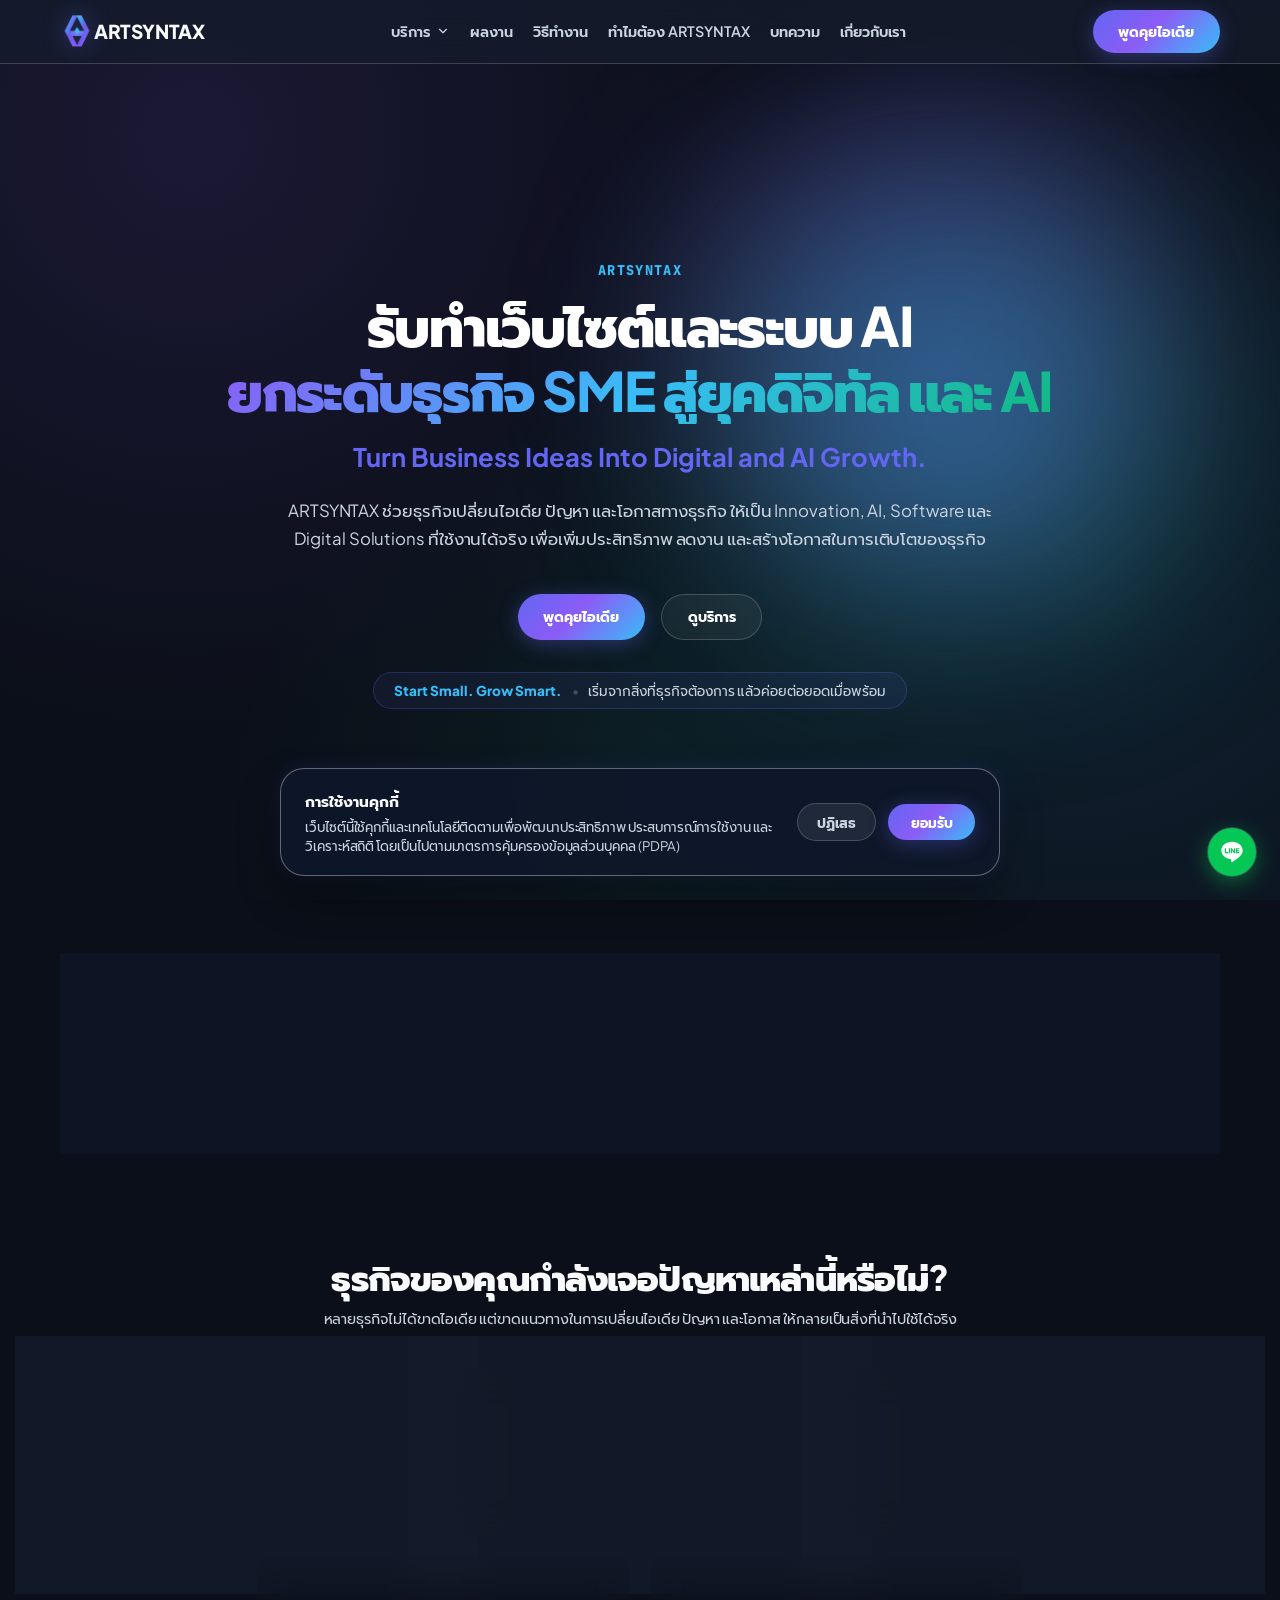
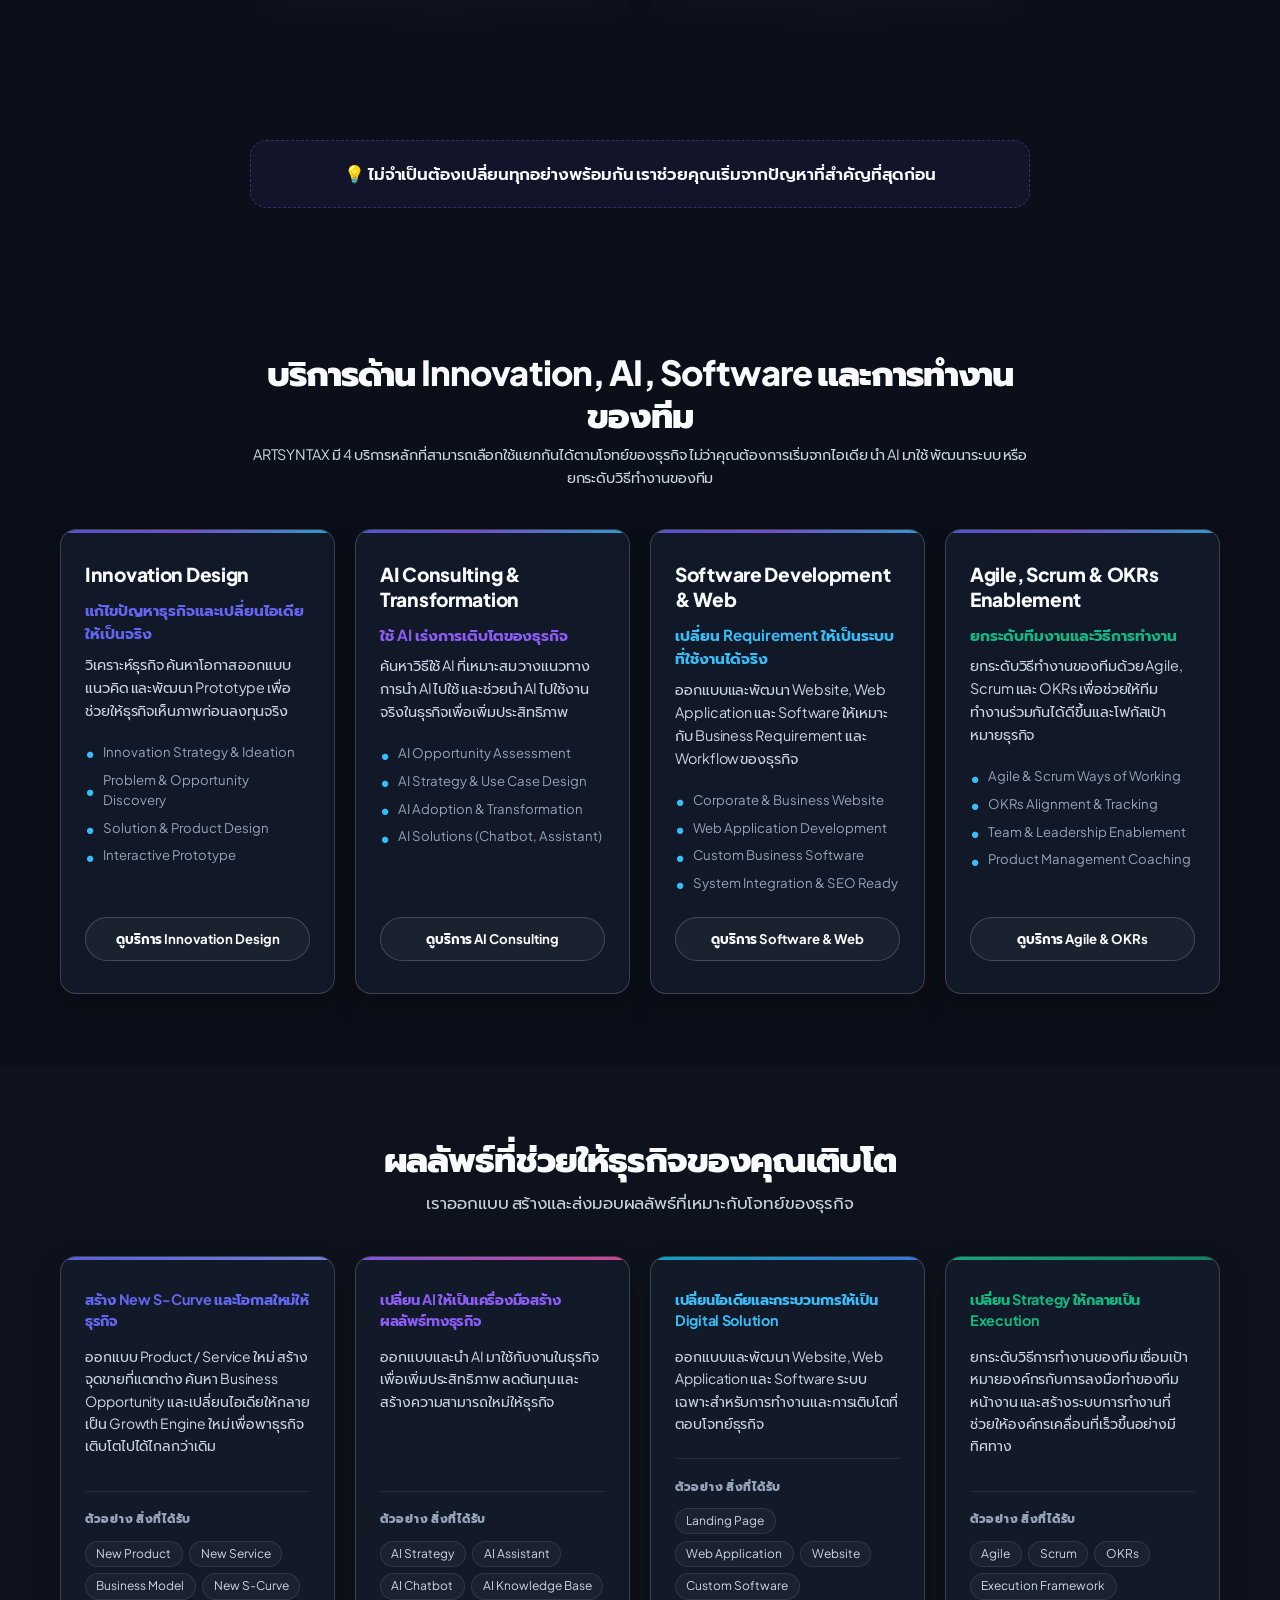
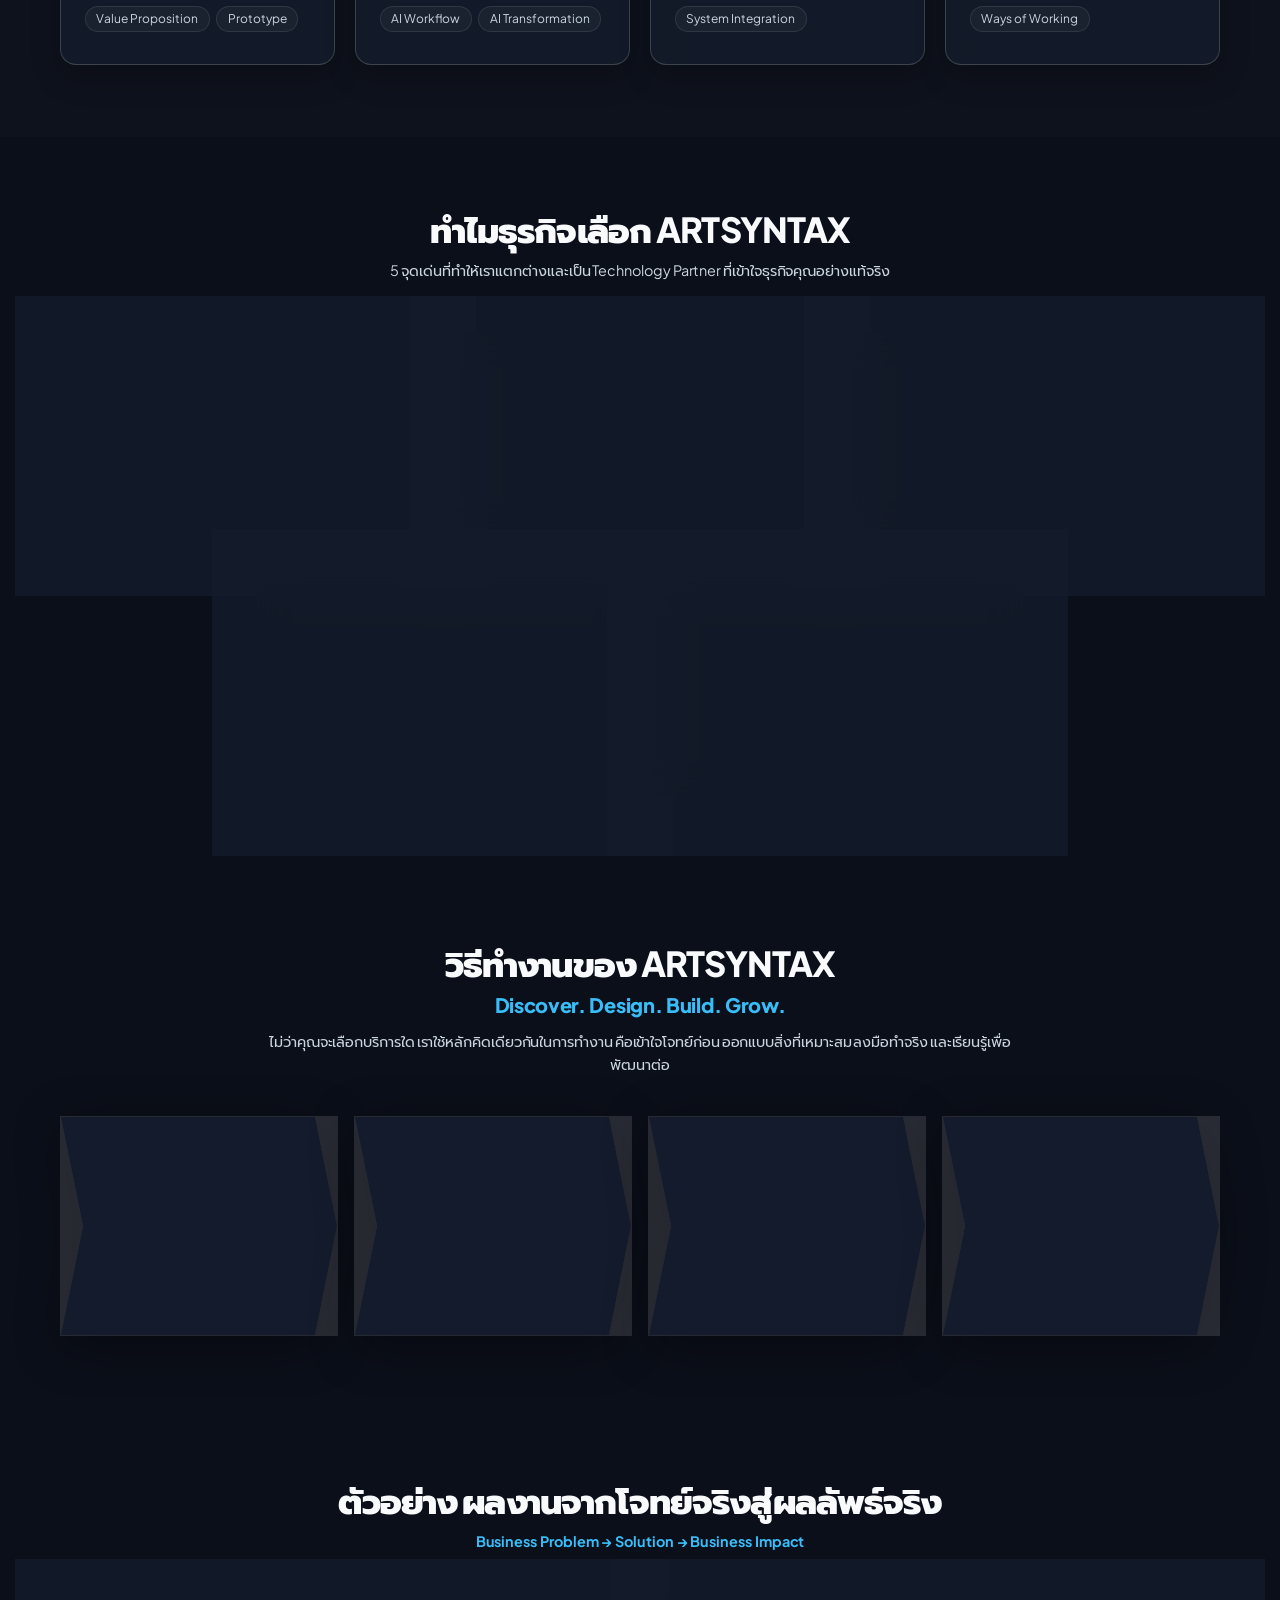
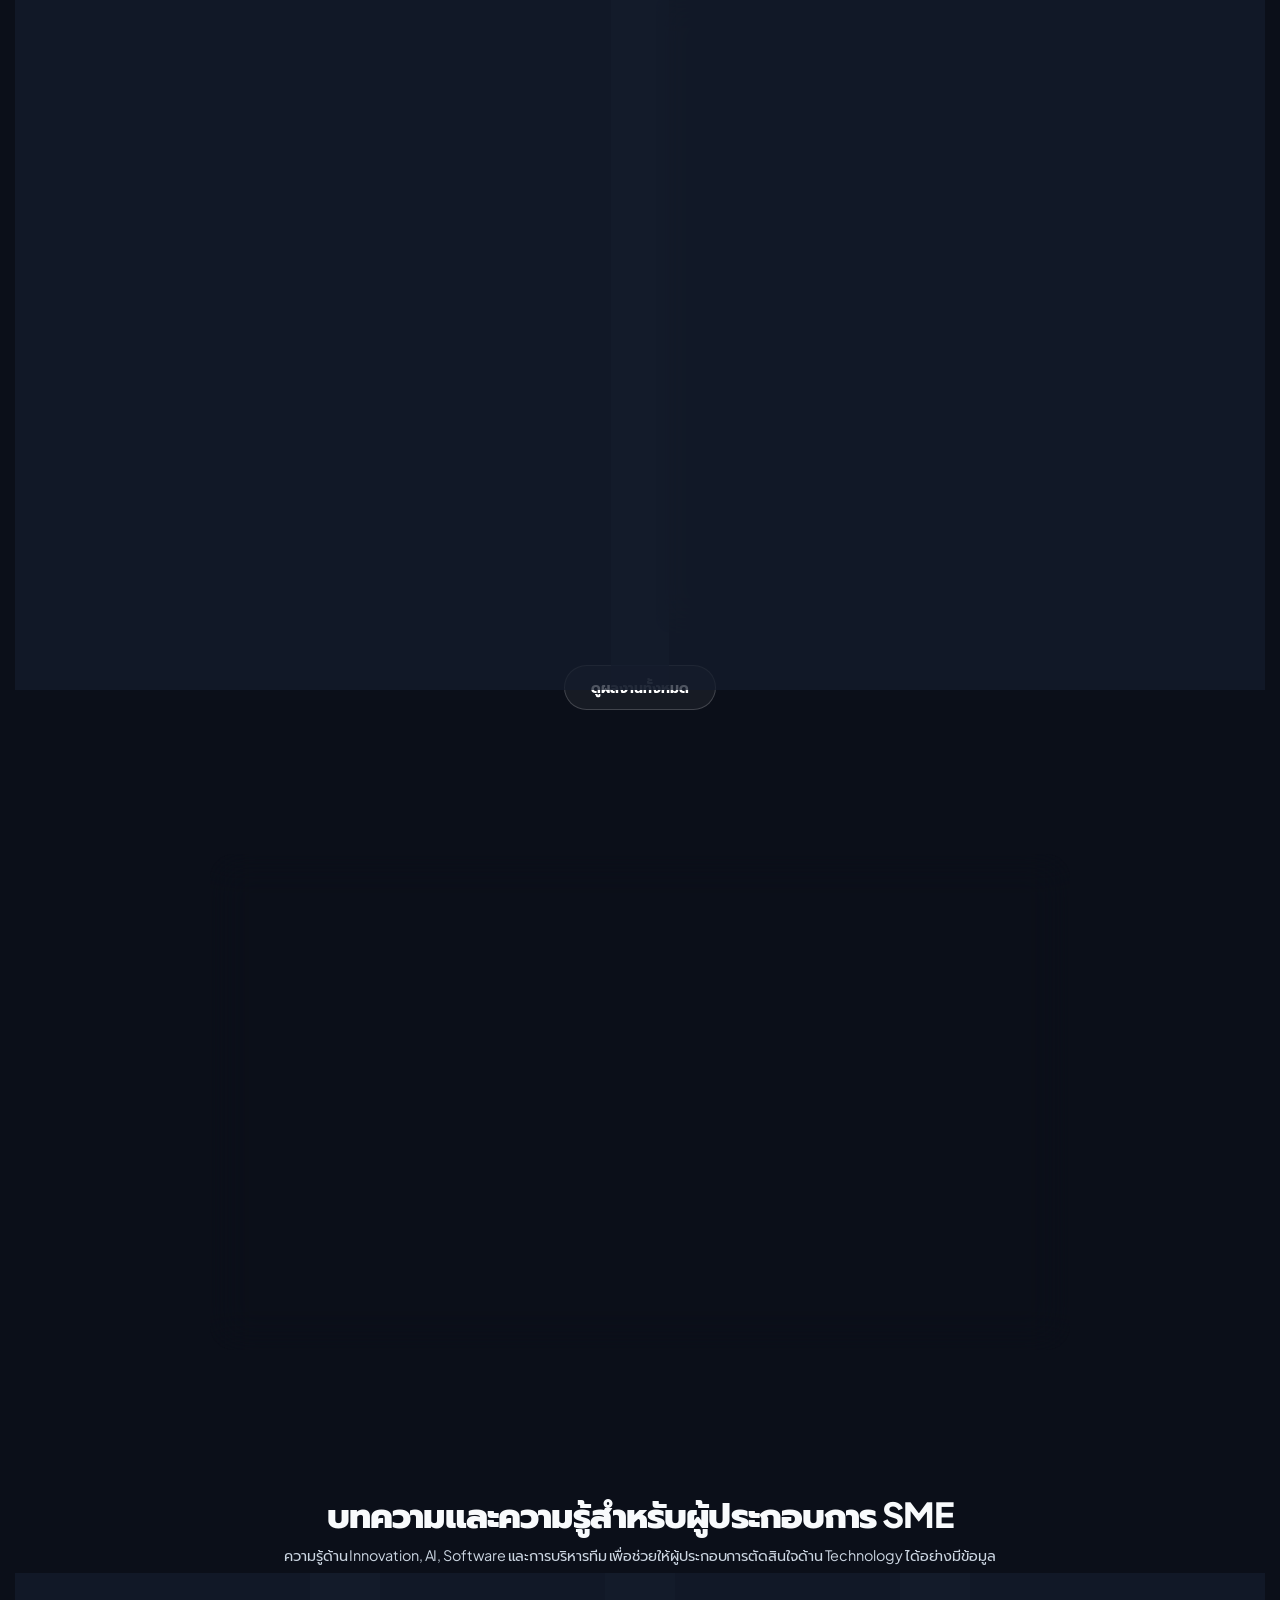
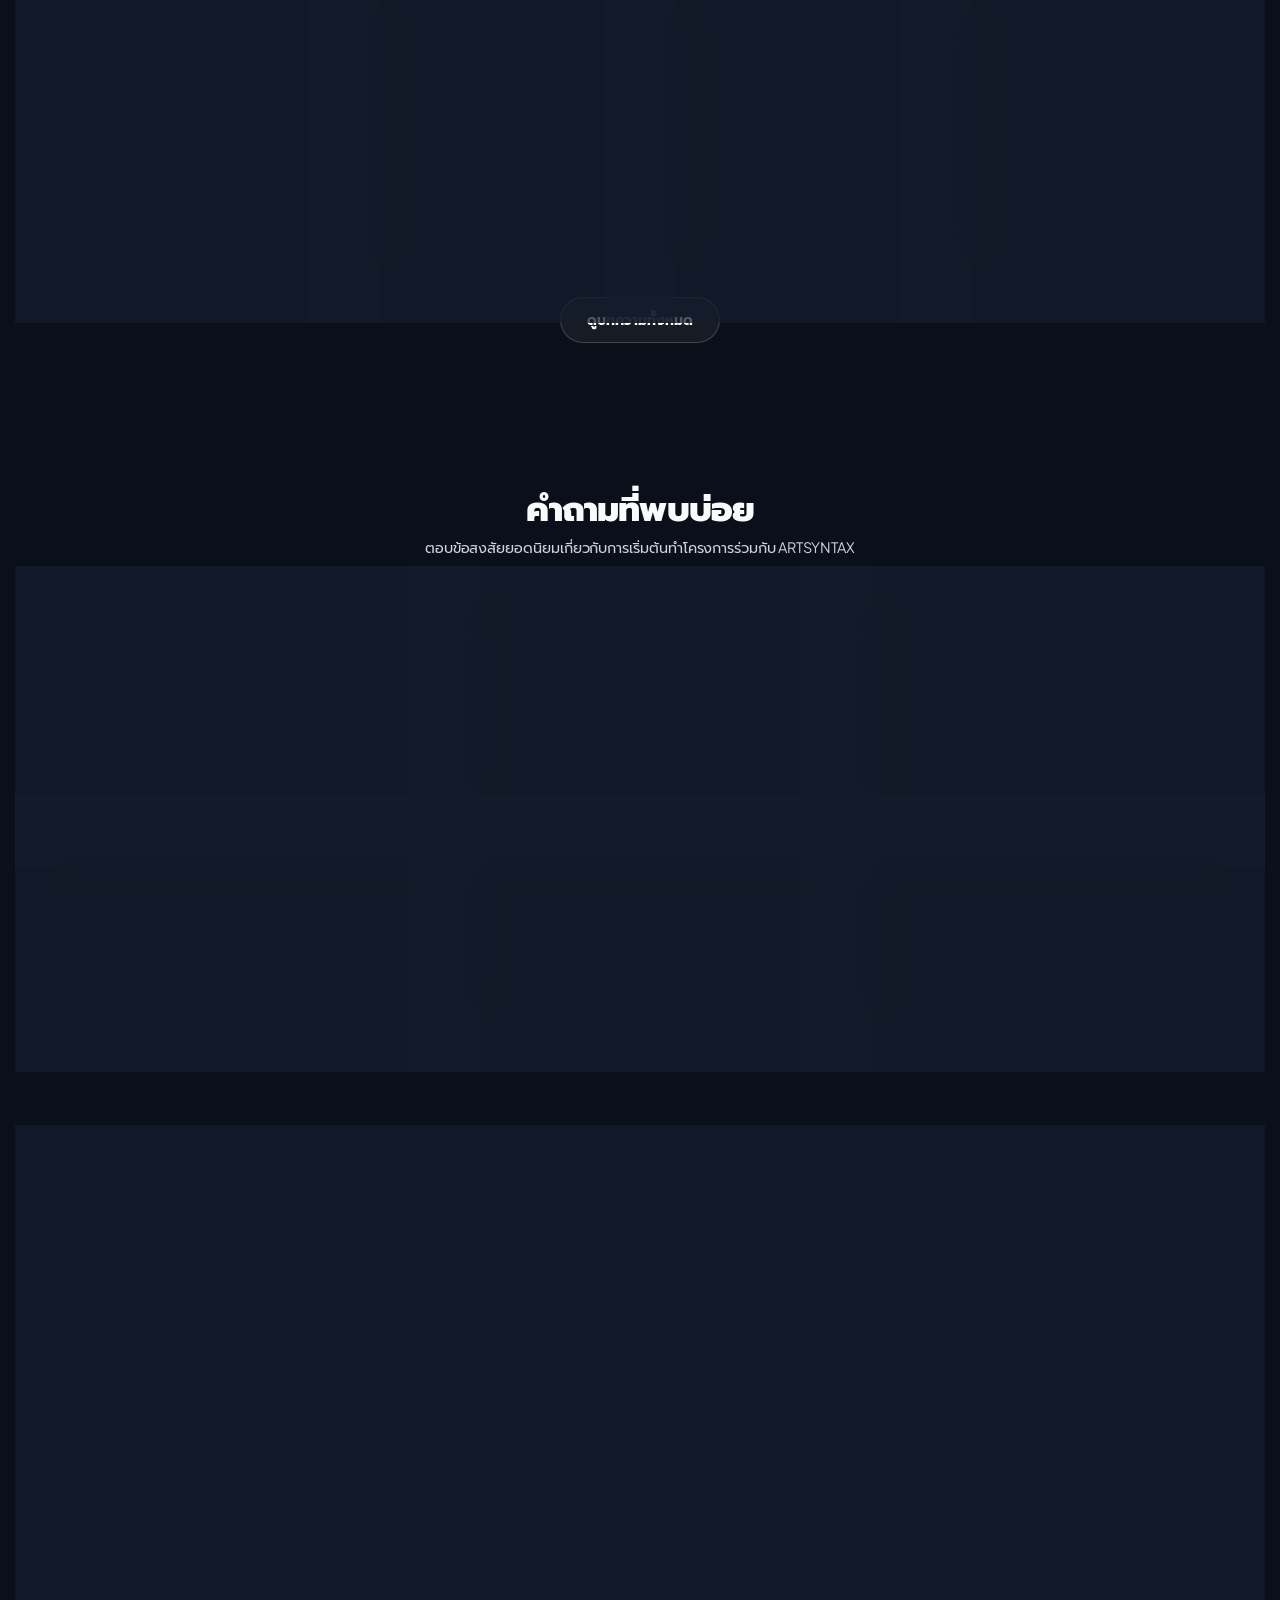
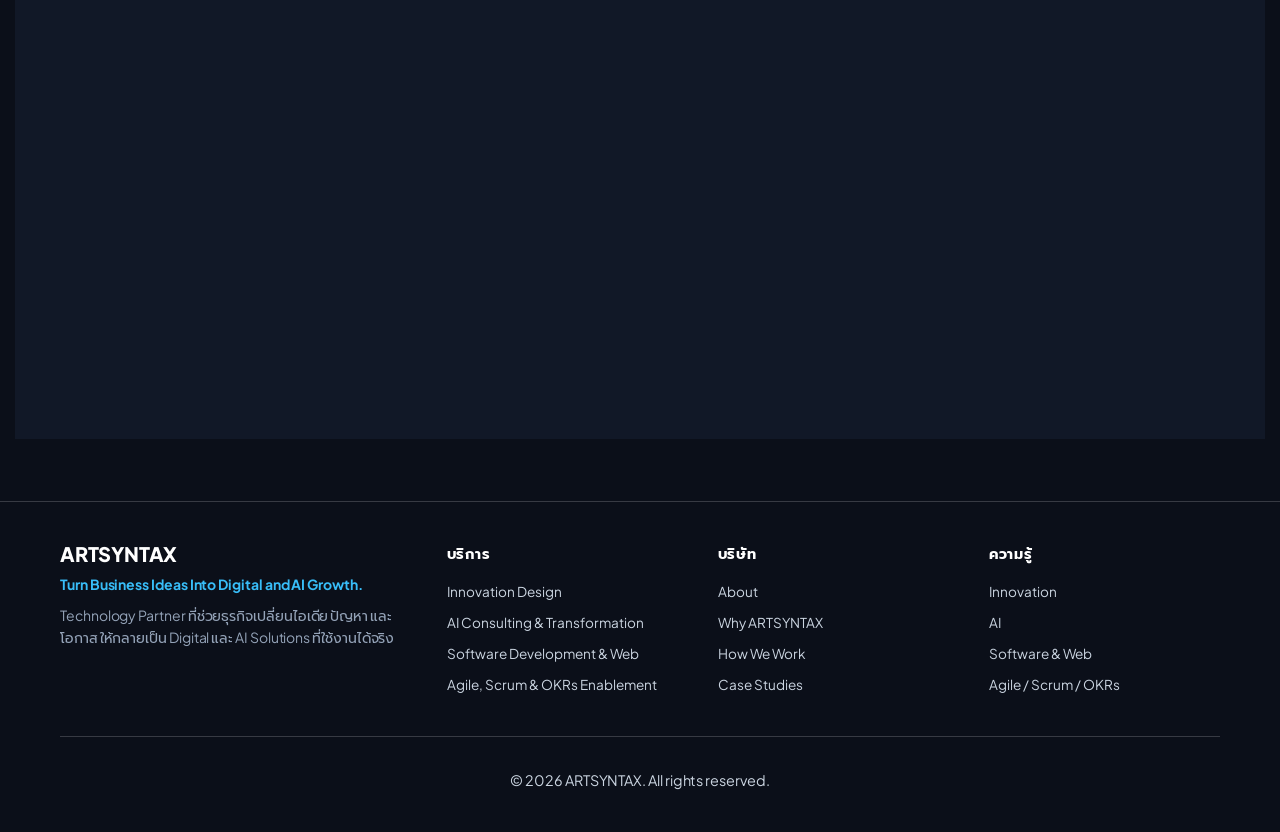
==== commit a37929ff: "update contact session" ====
--- a/index.html
+++ b/index.html
@@ -861,9 +861,9 @@
             <div class="container">
                 <div class="glass-card contact-card reveal">
                     <div>
-                        <h2>มีไอเดีย มีปัญหา หรือกำลังมองหาแนวทางใช้ Technology?</h2>
+                        <h2>ปรึกษาผู้เชี่ยวชาญ<br><span class="gradient-text">เปลี่ยนไอเดียคุณให้เป็นจริง</span></h2>
                         <p style="margin-top: 1rem; color: var(--text-secondary); line-height: 1.65;">
-                            เล่า Business Problem หรือไอเดียของคุณให้เราฟัง แล้วเราจะช่วยหาแนวทางที่เหมาะสมกับธุรกิจ เริ่มต้นจากสิ่งที่สำคัญที่สุด
+                            บอกเล่าไอเดียของคุณให้เราฟัง แล้วเราจะช่วยหาแนวทางที่เหมาะสมกับธุรกิจ
                         </p>
                         
                         <div style="margin-top: 1.5rem; padding-top: 1.5rem; border-top: 1px solid var(--border-glass);">
@@ -942,7 +942,7 @@
                             </div>
 
                             <button type="submit" class="btn btn-primary btn-submit" id="btnSubmitForm">
-                                <span>พูดคุยไอเดีย</span>
+                                <span>นัดคุยเพื่อวางแนวทางธุรกิจฟรี</span>
                             </button>
                         </form>
 
--- a/css/styles.css
+++ b/css/styles.css
@@ -1671,12 +1671,13 @@
   box-shadow: 0 6px 18px rgba(99, 102, 241, 0.35);
 }
 
-/* 3. Solutions 5 Cards Grid */
+/* 3. Solutions 4 Cards Grid */
 .solutions-grid {
   display: grid;
-  grid-template-columns: repeat(auto-fit, minmax(320px, 1fr));
-  gap: 1.25rem;
-  margin-top: 2.5rem;
+  grid-template-columns: repeat(2, 1fr);
+  gap: 1.5rem;
+  max-width: 1040px;
+  margin: 2.5rem auto 0;
 }
 
 .solution-card {
@@ -2332,12 +2333,20 @@
   color: var(--accent-cyan);
 }
 
-/* 9. FAQ Section 12-Grid */
+/* 9. FAQ Section Grids */
 .faq-grid-12 {
   display: grid;
   grid-template-columns: repeat(auto-fit, minmax(360px, 1fr));
   gap: 1.25rem;
   margin-top: 2.5rem;
+}
+
+.faq-grid-2col {
+  display: grid;
+  grid-template-columns: repeat(2, 1fr);
+  gap: 1.5rem;
+  max-width: 1040px;
+  margin: 2.5rem auto 0;
 }
 
 .faq-card-item {
@@ -2866,7 +2875,8 @@
   .solutions-grid { grid-template-columns: 1fr; }
   .proof-grid { grid-template-columns: 1fr; }
   .outputs-grid { grid-template-columns: 1fr; }
-  .faq-grid-12 { grid-template-columns: 1fr; }
+  .faq-grid-12,
+  .faq-grid-2col { grid-template-columns: 1fr; }
   .footer-wrapper { grid-template-columns: 1fr; }
   .footer-bottom-bar { flex-direction: column; text-align: center; }
 }
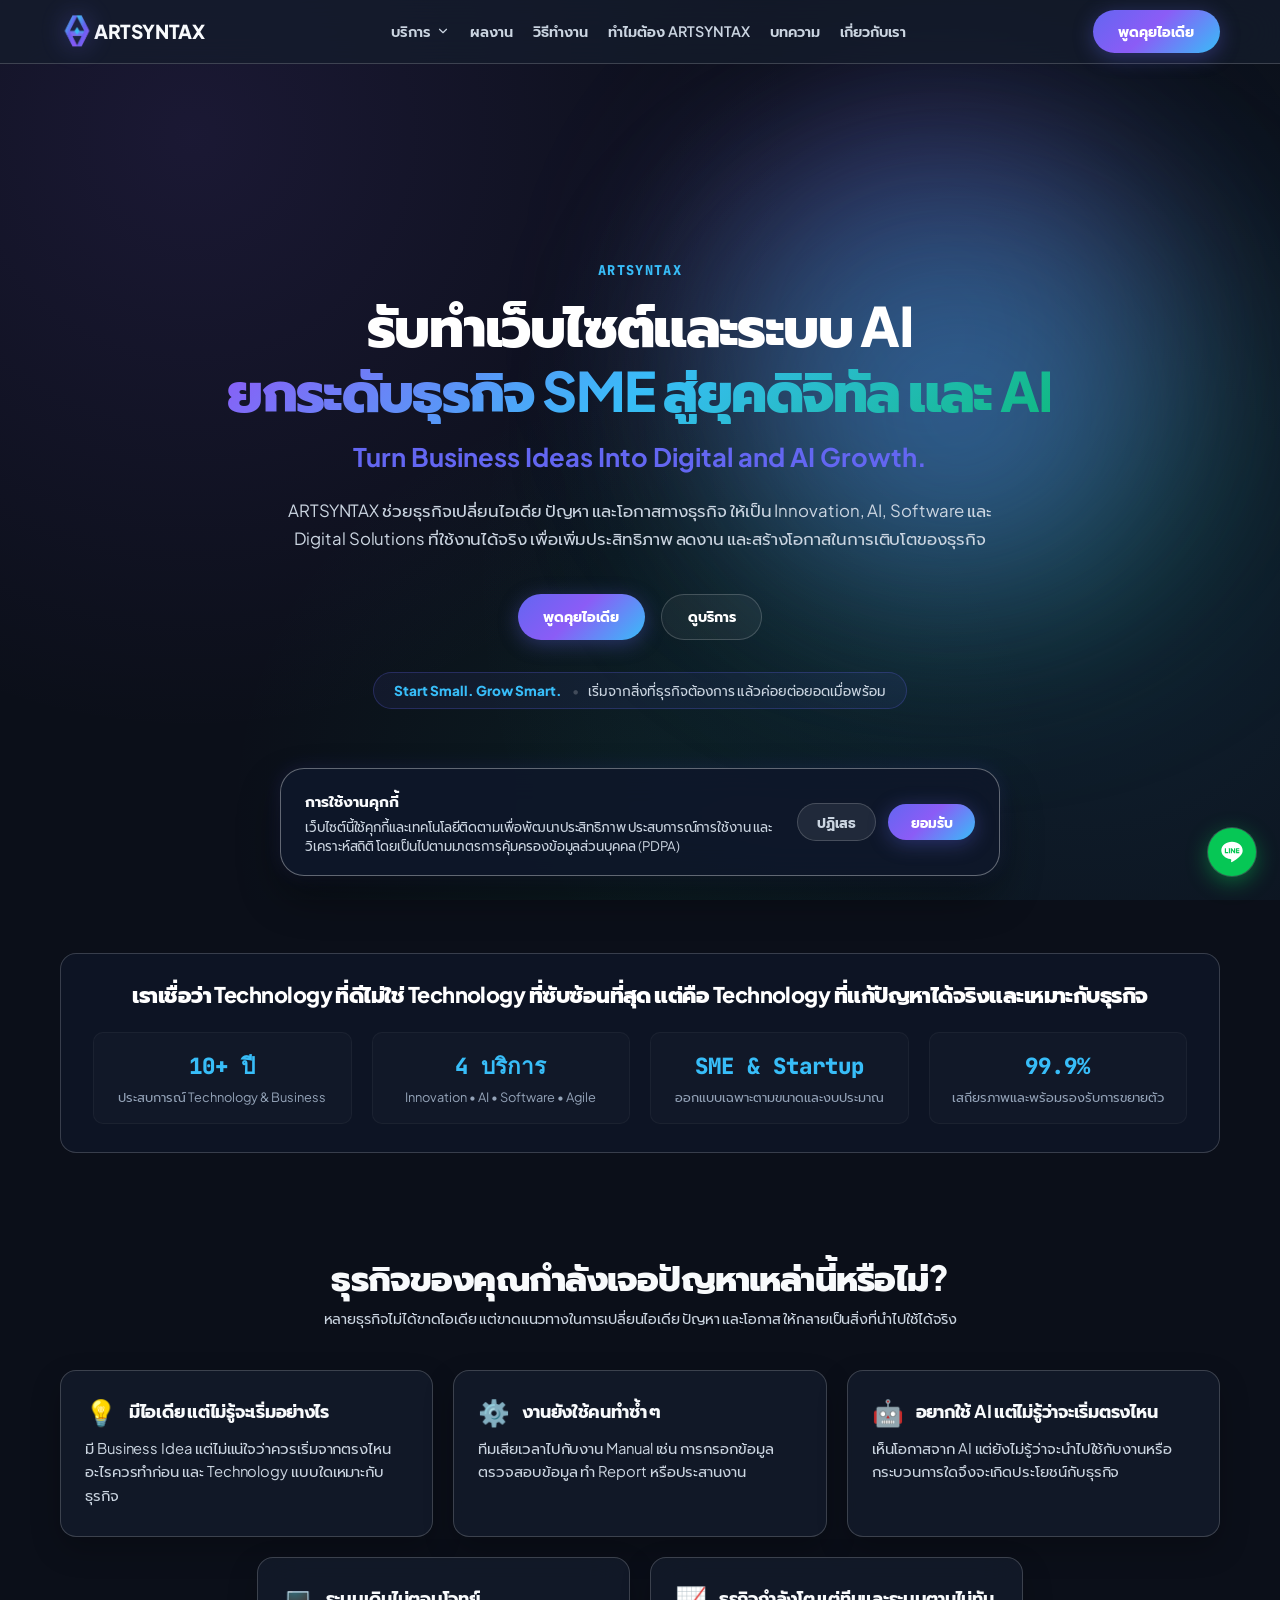
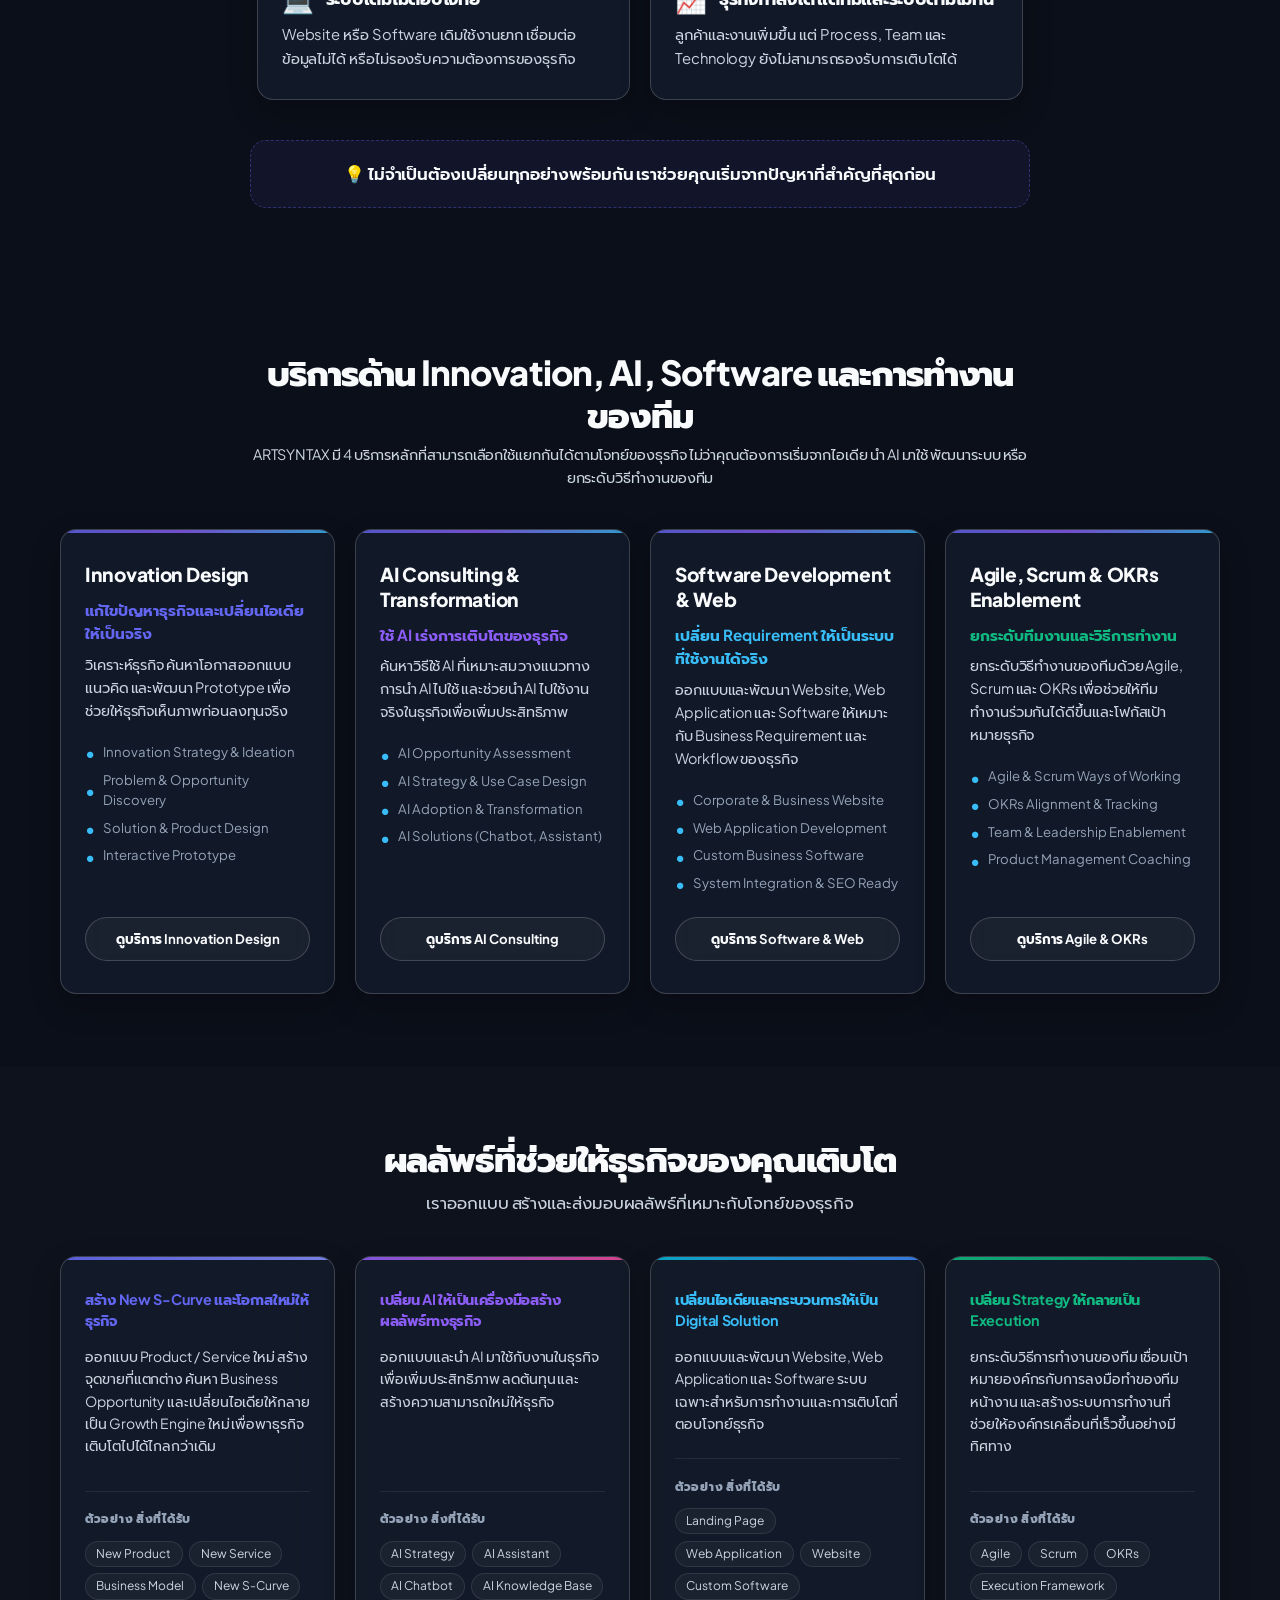
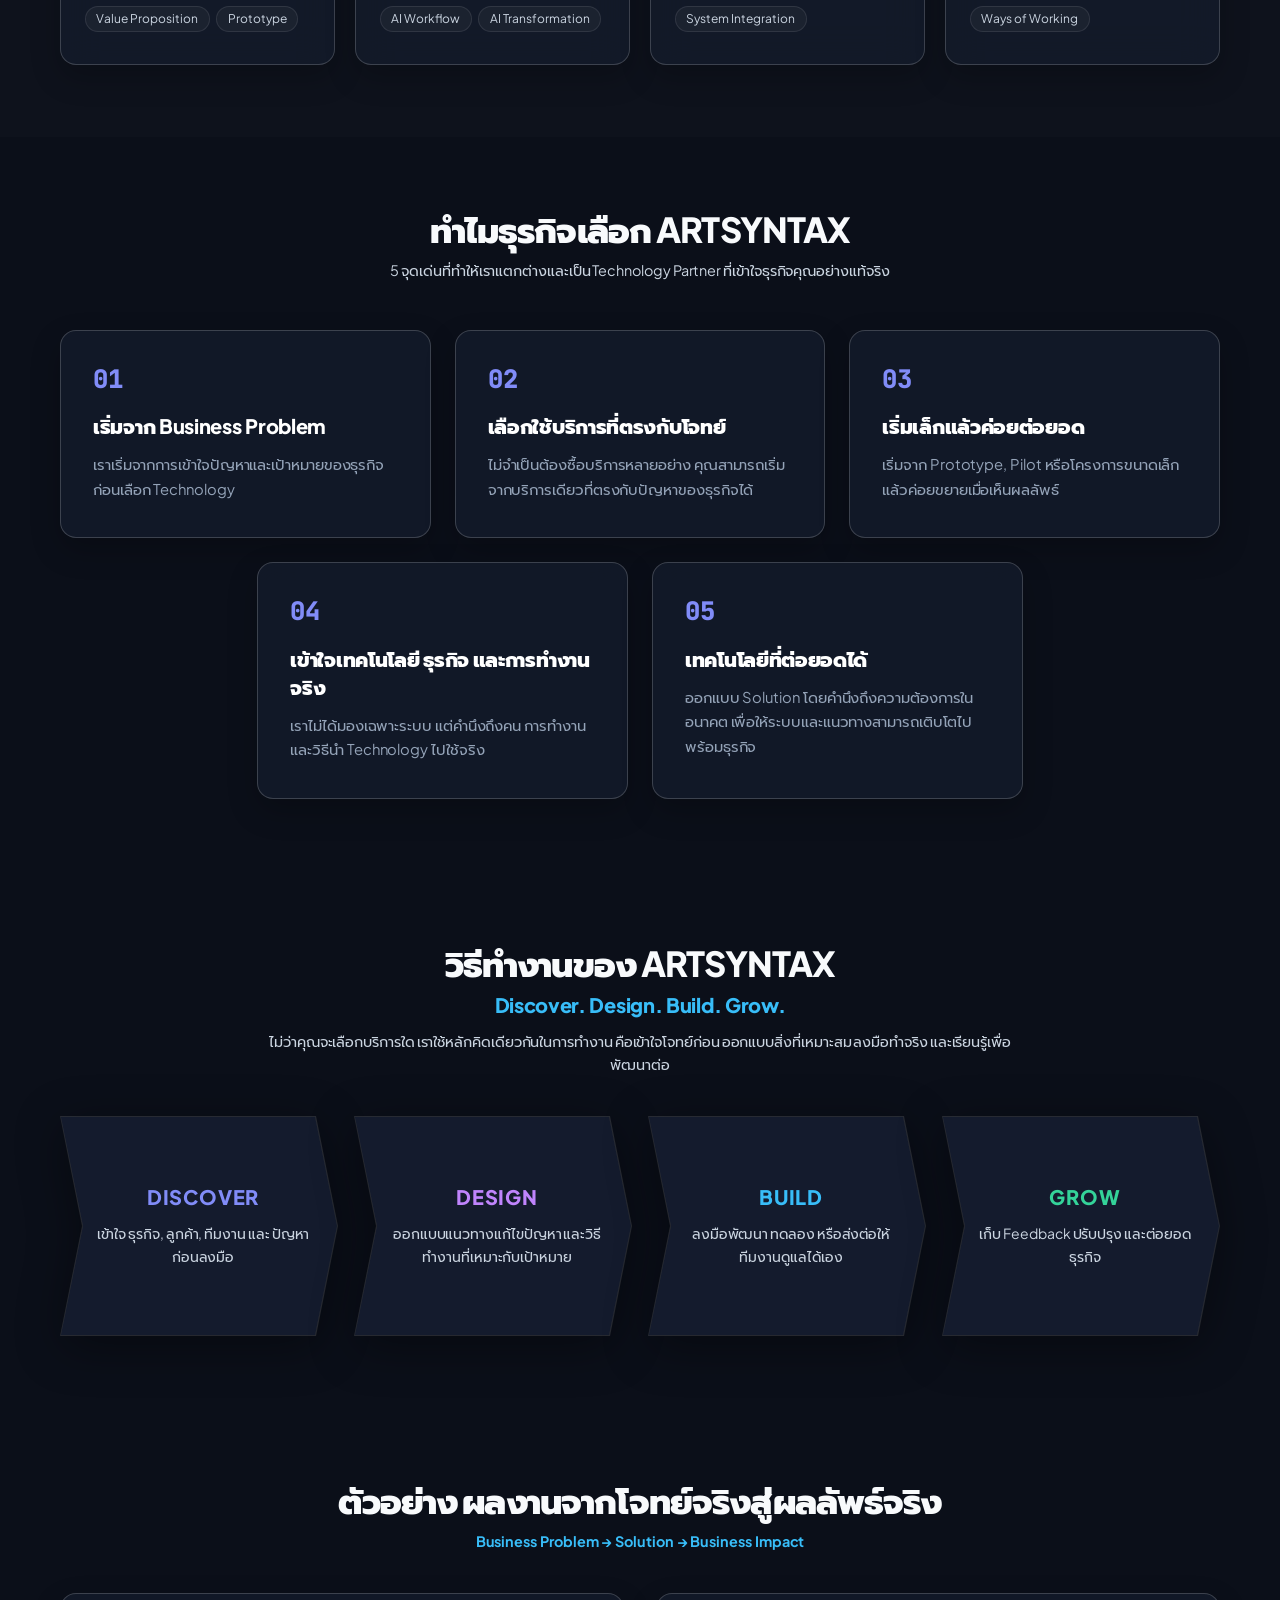
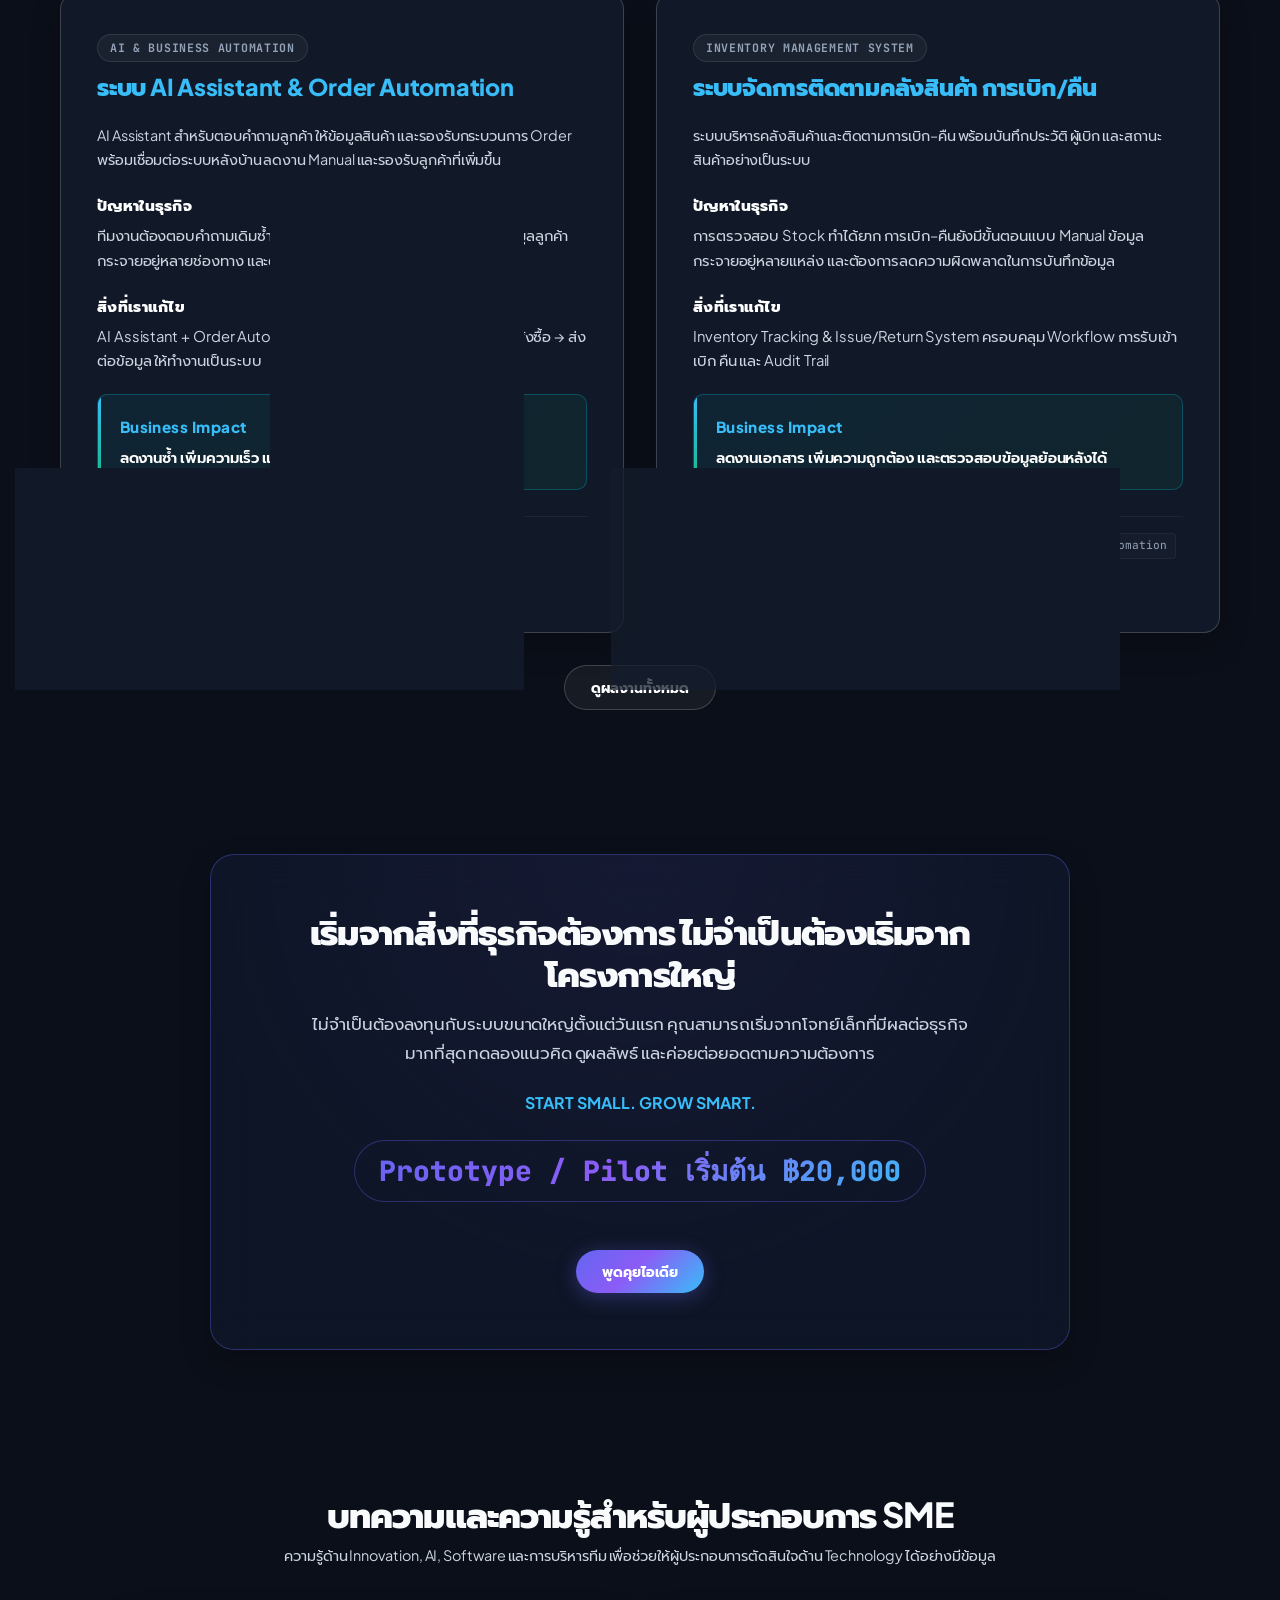
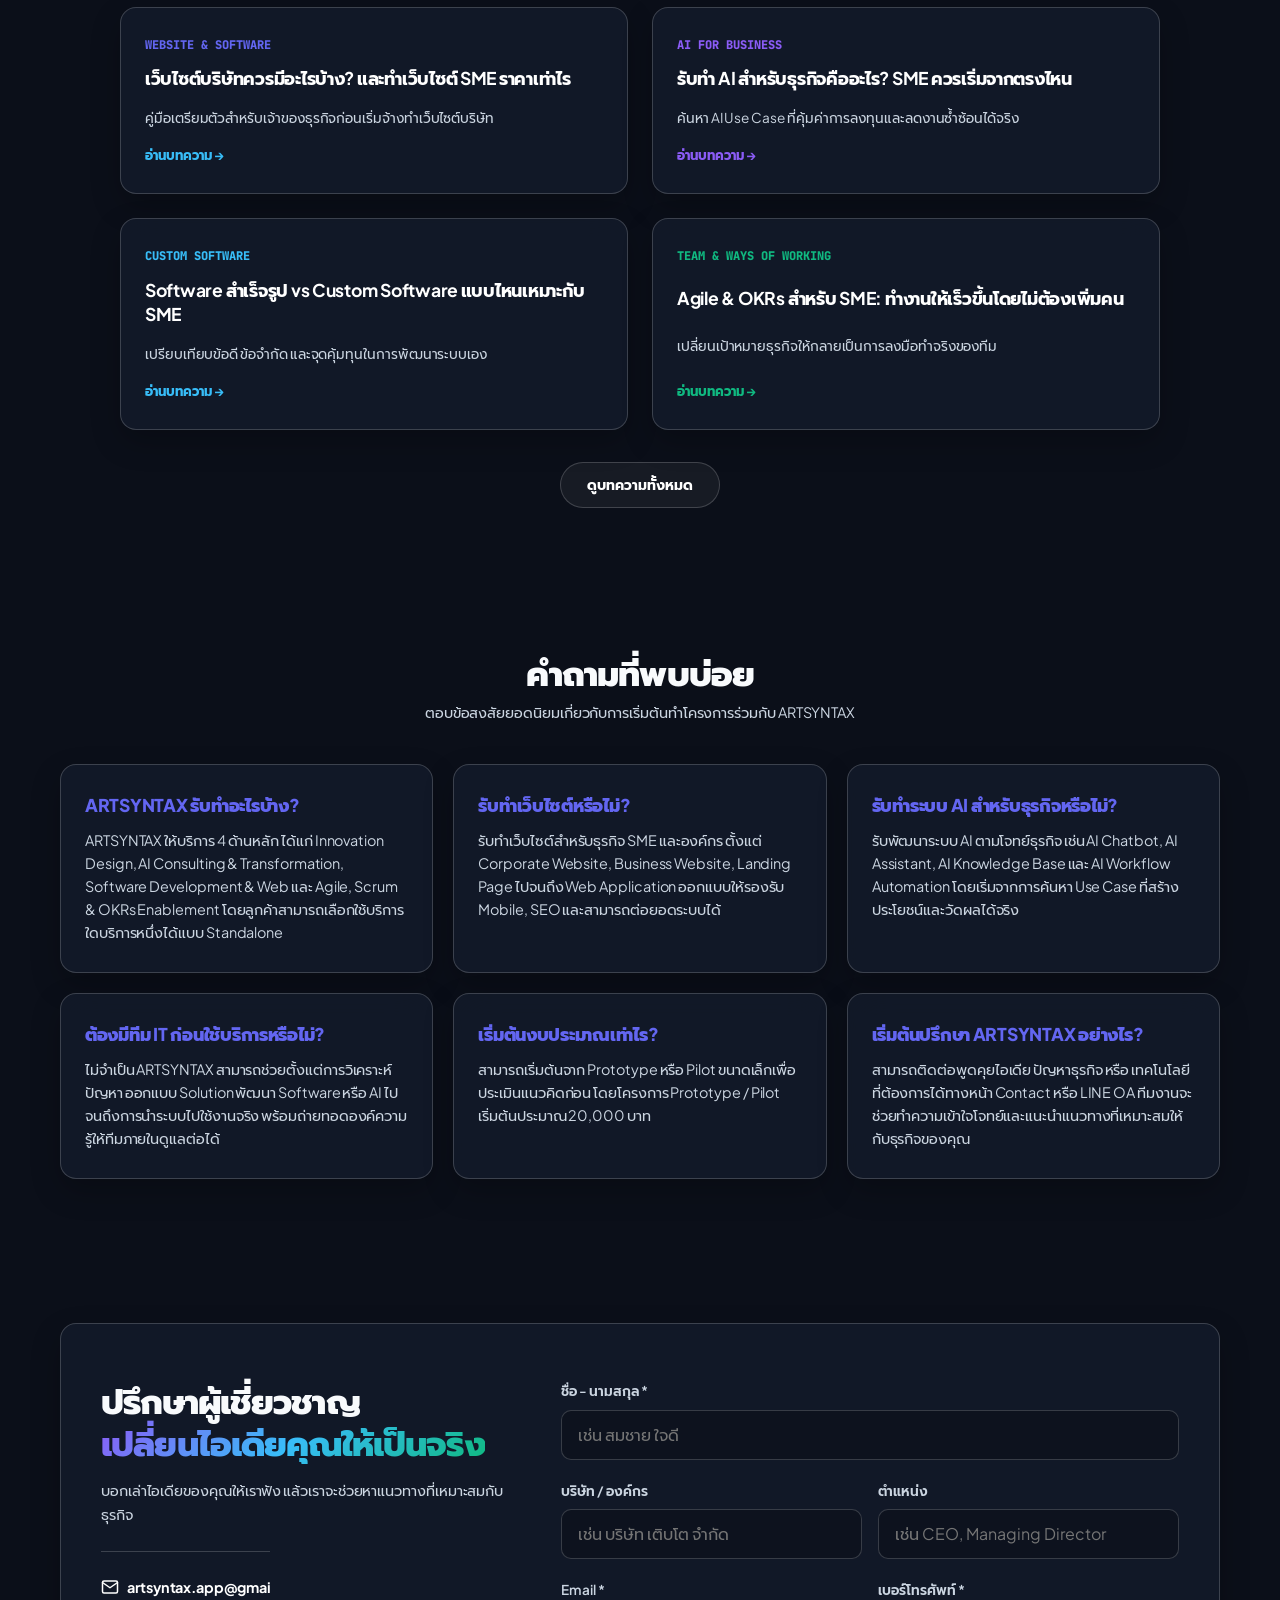
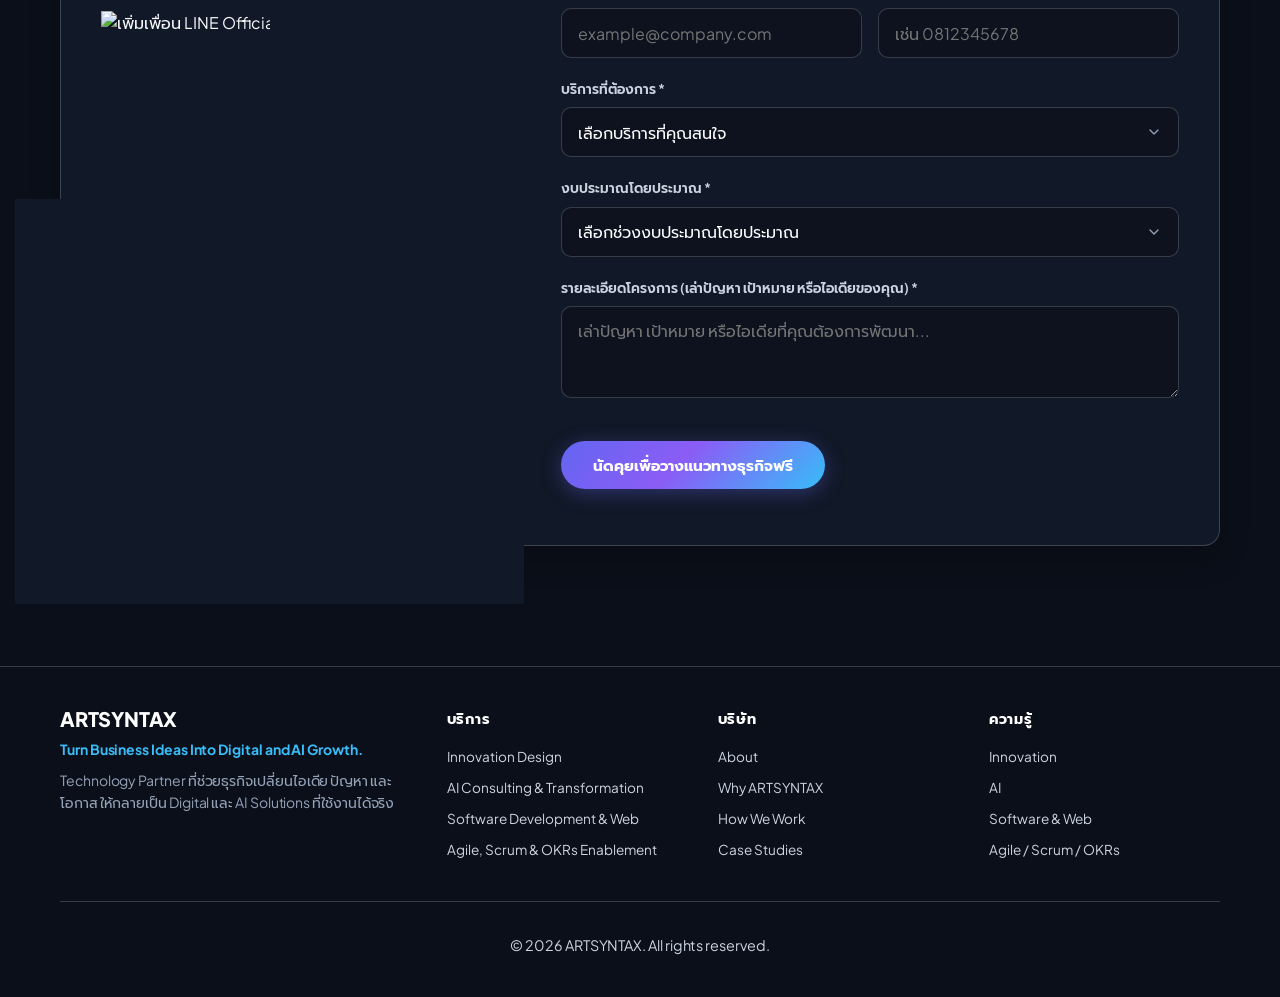
==== commit b20af416: "update layout for mobile site" ====
--- a/index.html
+++ b/index.html
@@ -184,11 +184,11 @@
 
     <!-- Mobile Navigation Drawer -->
     <div class="mobile-drawer" id="mobileDrawer">
-        <div style="font-size: 0.8rem; font-weight: 800; color: var(--accent-indigo); text-transform: uppercase; margin-bottom: -0.5rem;">บริการหลัก</div>
-        <a href="services/innovation-design/" class="mobile-nav-link" style="padding-left: 0.5rem;">• Innovation Design</a>
-        <a href="services/ai-consulting-transformation/" class="mobile-nav-link" style="padding-left: 0.5rem;">• AI Consulting & Transformation</a>
-        <a href="services/software-development-web/" class="mobile-nav-link" style="padding-left: 0.5rem;">• Software Development & Web</a>
-        <a href="services/agile-scrum-okrs/" class="mobile-nav-link" style="padding-left: 0.5rem;">• Agile, Scrum & OKRs Enablement</a>
+        <a href="services/" class="mobile-nav-link">บริการ</a>
+        <a href="services/innovation-design/" class="mobile-nav-sublink">• Innovation Design</a>
+        <a href="services/ai-consulting-transformation/" class="mobile-nav-sublink">• AI Consulting & Transformation</a>
+        <a href="services/software-development-web/" class="mobile-nav-sublink">• Software Development & Web</a>
+        <a href="services/agile-scrum-okrs/" class="mobile-nav-sublink">• Agile, Scrum & OKRs Enablement</a>
         <a href="case-studies/" class="mobile-nav-link">ผลงาน</a>
         <a href="how-we-work/" class="mobile-nav-link">วิธีทำงาน</a>
         <a href="why-artsyntax/" class="mobile-nav-link">ทำไมต้อง ARTSYNTAX</a>
@@ -772,7 +772,7 @@
                     <p style="margin-top: 0.5rem;">ความรู้ด้าน Innovation, AI, Software และการบริหารทีม เพื่อช่วยให้ผู้ประกอบการตัดสินใจด้าน Technology ได้อย่างมีข้อมูล</p>
                 </div>
 
-                <div class="insights-grid">
+                <div class="insights-grid-2col">
                     <div class="glass-card insight-card reveal">
                         <span class="insight-category">Website & Software</span>
                         <h3>เว็บไซต์บริษัทควรมีอะไรบ้าง? และทำเว็บไซต์ SME ราคาเท่าไร</h3>
--- a/css/styles.css
+++ b/css/styles.css
@@ -373,6 +373,22 @@
   color: var(--text-primary);
   padding: 0.75rem 0;
   border-bottom: 1px solid var(--border-glass);
+}
+
+.mobile-nav-sublink {
+  font-size: 0.95rem;
+  font-weight: 500;
+  color: var(--text-secondary);
+  padding: 0.5rem 0 0.5rem 1rem;
+  border-bottom: 1px solid rgba(255, 255, 255, 0.04);
+  display: flex;
+  align-items: center;
+  gap: 0.5rem;
+  transition: color var(--transition-fast);
+}
+
+.mobile-nav-sublink:hover {
+  color: white;
 }
 
 /* Sections */
@@ -2286,11 +2302,20 @@
   margin-top: 2.5rem;
 }
 
+.insights-grid-2col {
+  display: grid;
+  grid-template-columns: repeat(2, 1fr);
+  gap: 1.5rem;
+  max-width: 1040px;
+  margin: 2.5rem auto 0;
+}
+
 .insight-card {
   padding: 1.75rem 1.5rem;
   border-radius: var(--radius-md);
   display: flex;
   flex-direction: column;
+  justify-content: space-between;
 }
 
 .insight-category {
@@ -2834,8 +2859,15 @@
   .lifecycle-grid { grid-template-columns: repeat(2, 1fr); }
   .workflow-grid { grid-template-columns: repeat(2, 1fr); }
   .journey-grid { grid-template-columns: repeat(2, 1fr); }
-  .chevron-grid { grid-template-columns: 1fr; gap: 1.5rem; }
-  .chevron-card { padding: 2.75rem 2.25rem 2.75rem 2.75rem; }
+  .chevron-grid { grid-template-columns: 1fr; gap: 1.25rem; }
+  .chevron-card {
+    padding: 2.25rem 1.75rem 2.5rem 1.75rem;
+    min-height: 180px;
+  }
+  .chevron-card::before,
+  .chevron-card::after {
+    clip-path: polygon(0 0, 50% 18px, 100% 0, 100% calc(100% - 18px), 50% 100%, 0 calc(100% - 18px));
+  }
   .problem-card {
     flex: 0 1 calc((100% - 1.25rem) / 2);
     max-width: calc((100% - 1.25rem) / 2);
@@ -2854,11 +2886,22 @@
 
 @media (max-width: 640px) {
   .lifecycle-grid { grid-template-columns: 1fr; }
-  .workflow-grid { grid-template-columns: 1fr; }
+  .workflow-grid { grid-template-columns: 1fr; gap: 1.25rem; }
+  .workflow-card {
+    padding: 2rem 1.75rem 2.75rem 1.75rem;
+    min-height: 170px;
+  }
+  .workflow-card::before,
+  .workflow-card::after {
+    clip-path: polygon(0 0, 100% 0, 100% calc(100% - 20px), 50% 100%, 0 calc(100% - 20px));
+  }
   .journey-grid { grid-template-columns: 1fr; }
   .chevron-grid { grid-template-columns: 1fr; gap: 1.25rem; }
-  .chevron-card { padding: 2.25rem 1.5rem 2.25rem 2rem; }
-  .chevron-card h3 { font-size: 1.2rem; }
+  .chevron-card {
+    padding: 2.25rem 1.5rem 2.5rem 1.5rem;
+    min-height: 160px;
+  }
+  .chevron-card h3 { font-size: 1.15rem; }
   .chevron-card p { font-size: 0.875rem; }
   .problem-card {
     flex: 1 1 100%;
@@ -2873,6 +2916,7 @@
   .case-study-card { padding: 1.75rem 1.25rem; }
   .case-tags-footer { flex-direction: column; align-items: flex-start; gap: 0.75rem; }
   .solutions-grid { grid-template-columns: 1fr; }
+  .insights-grid-2col { grid-template-columns: 1fr; }
   .proof-grid { grid-template-columns: 1fr; }
   .outputs-grid { grid-template-columns: 1fr; }
   .faq-grid-12,
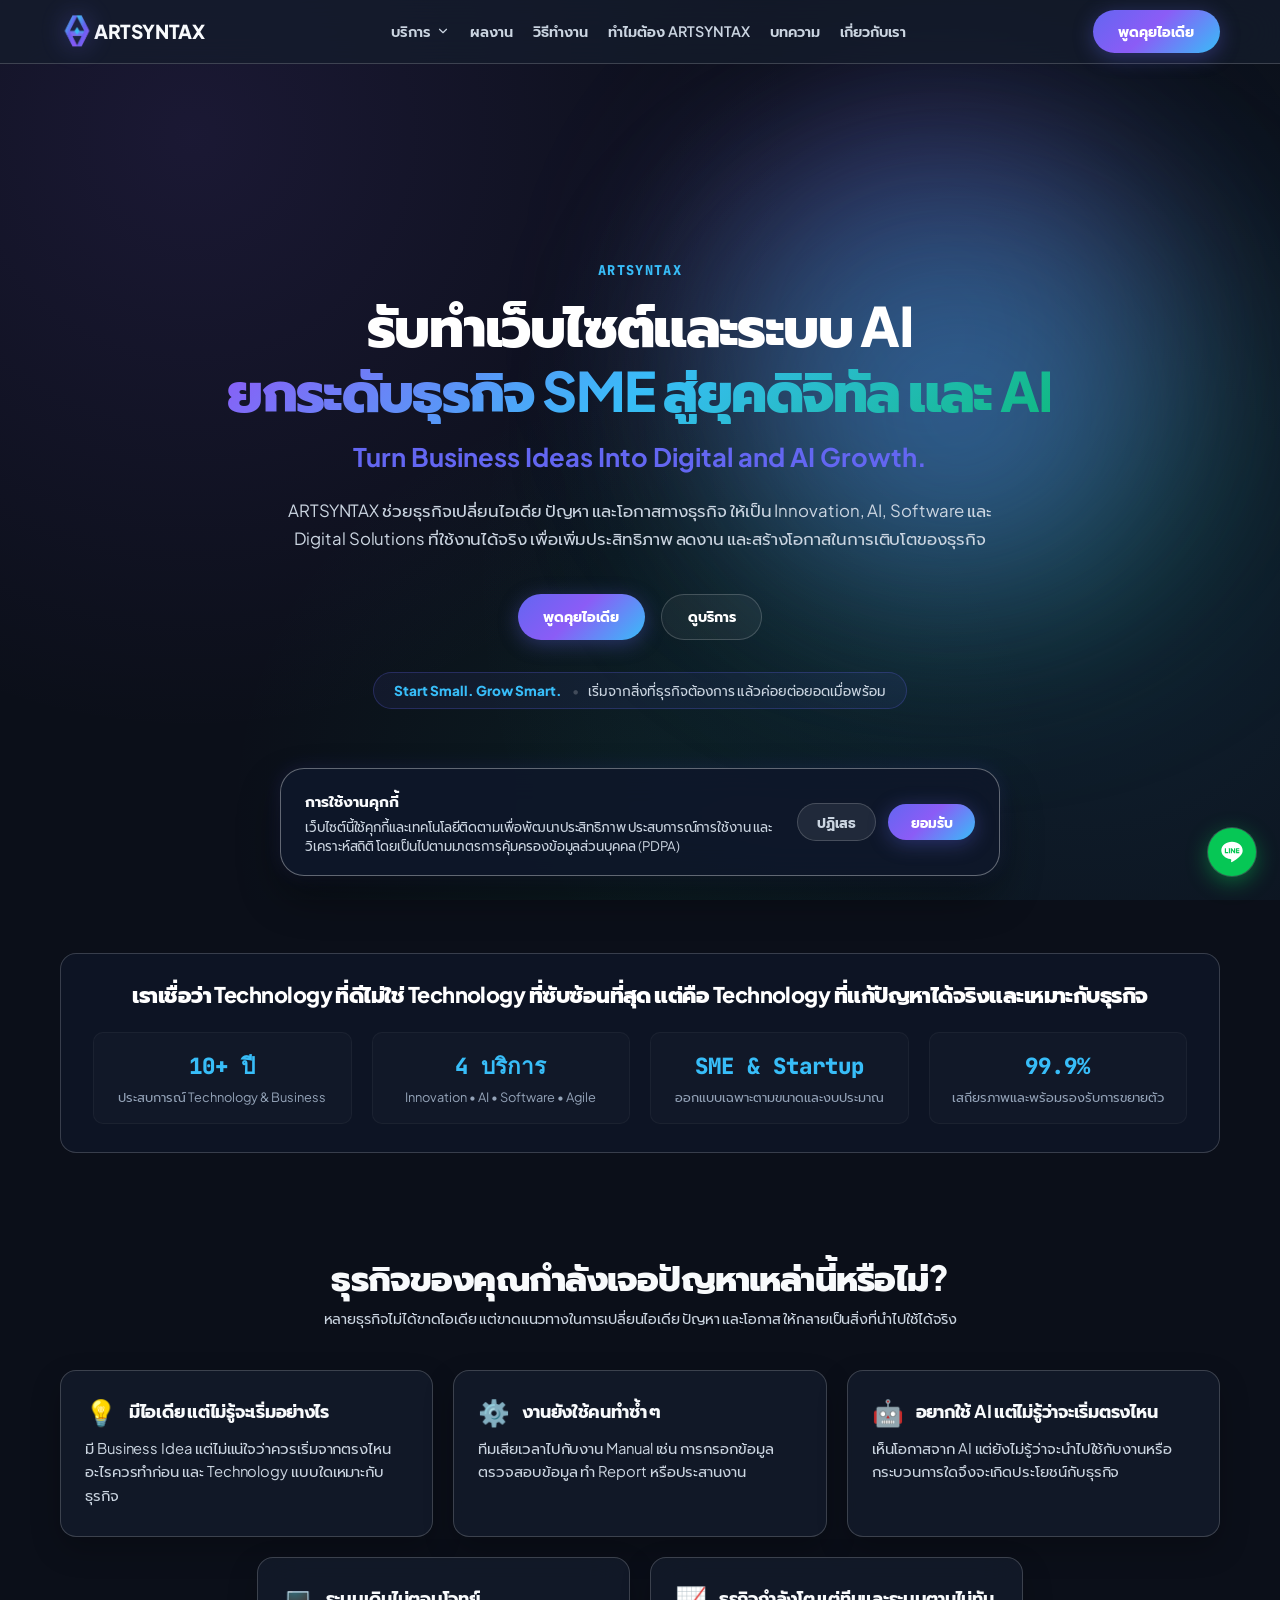
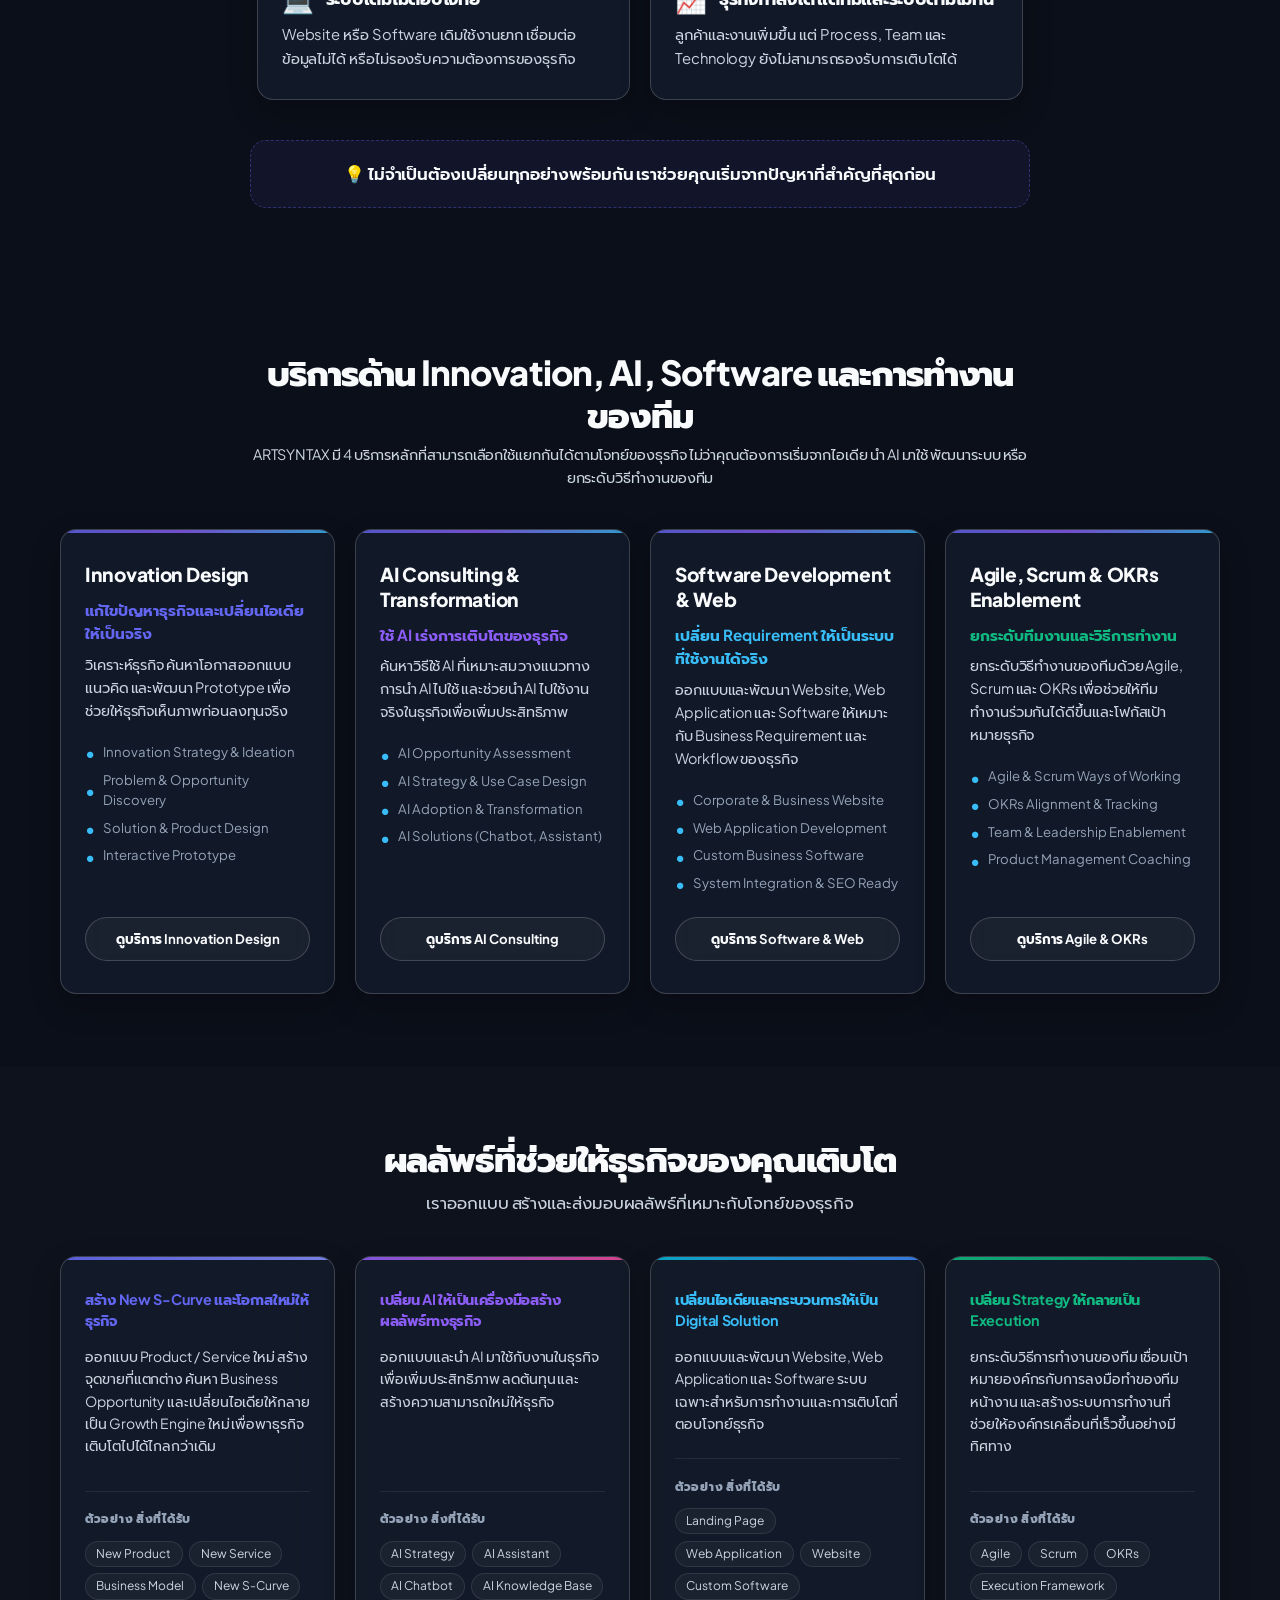
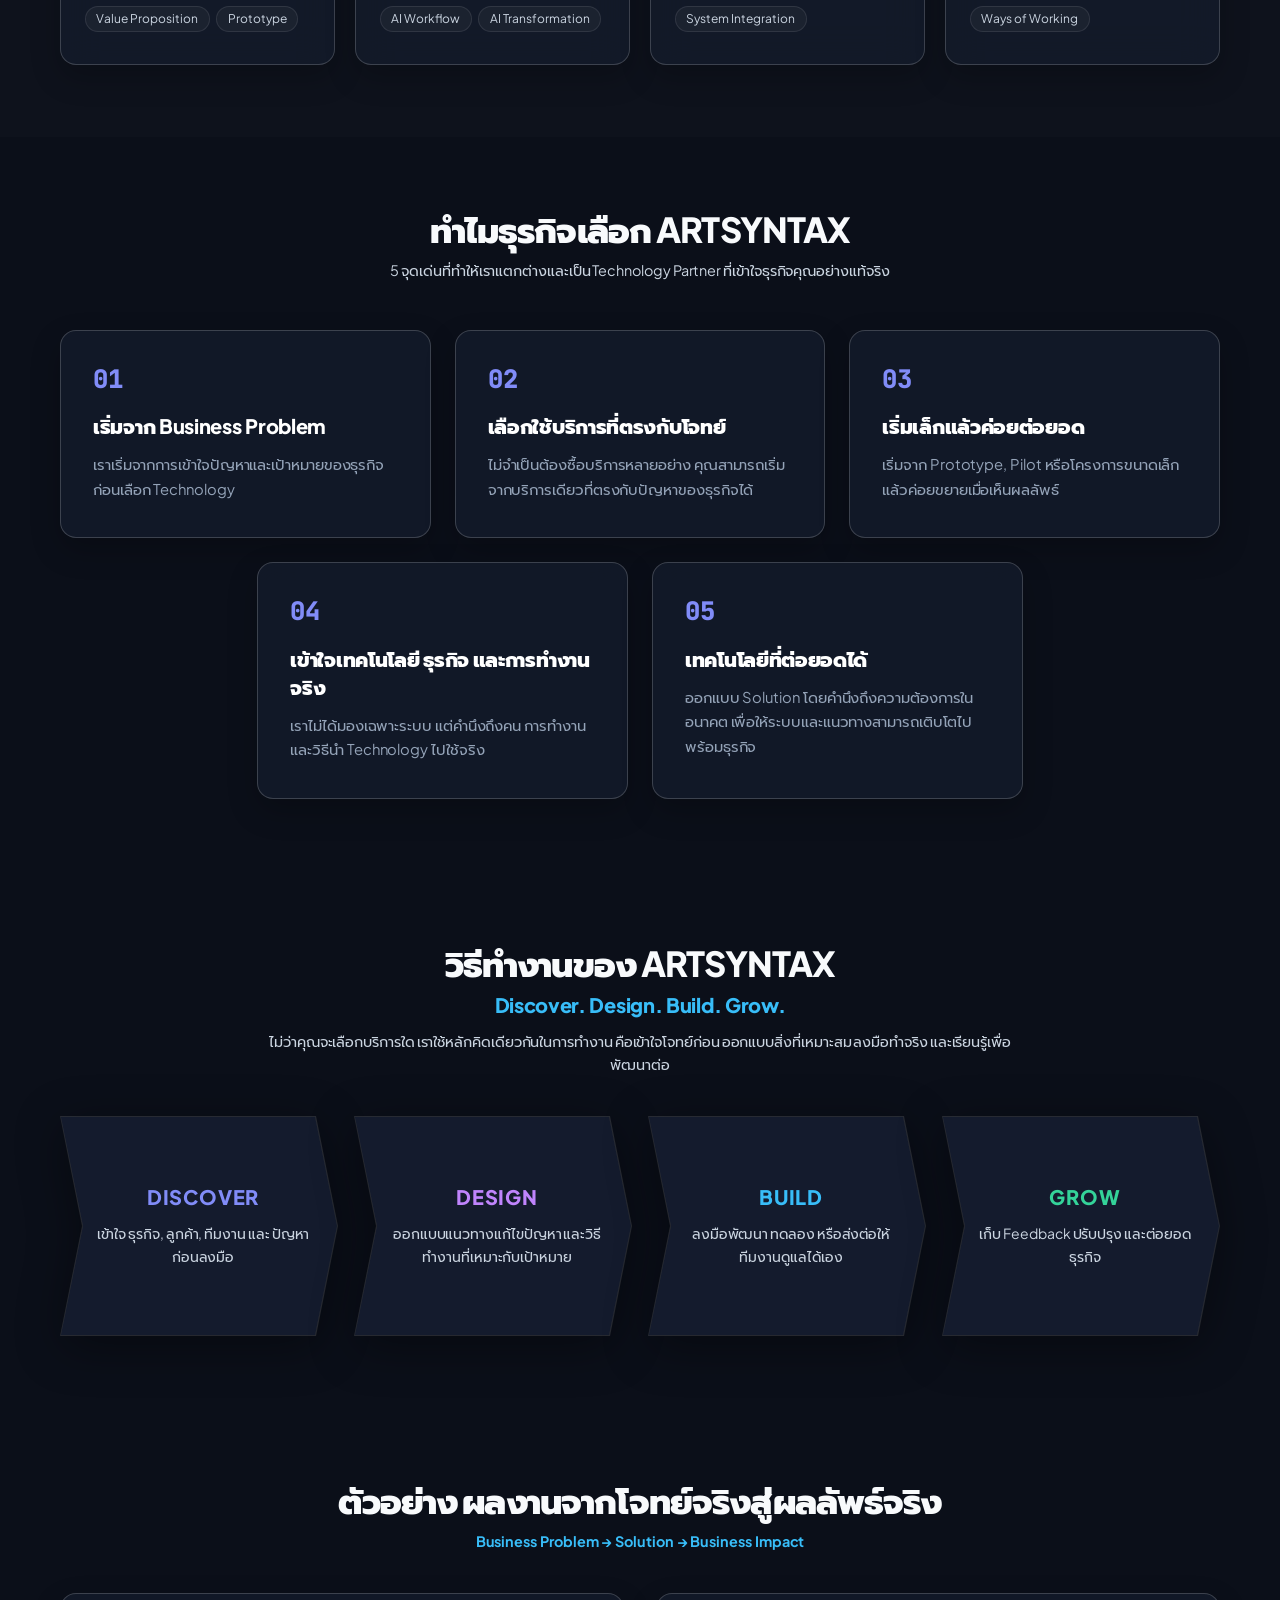
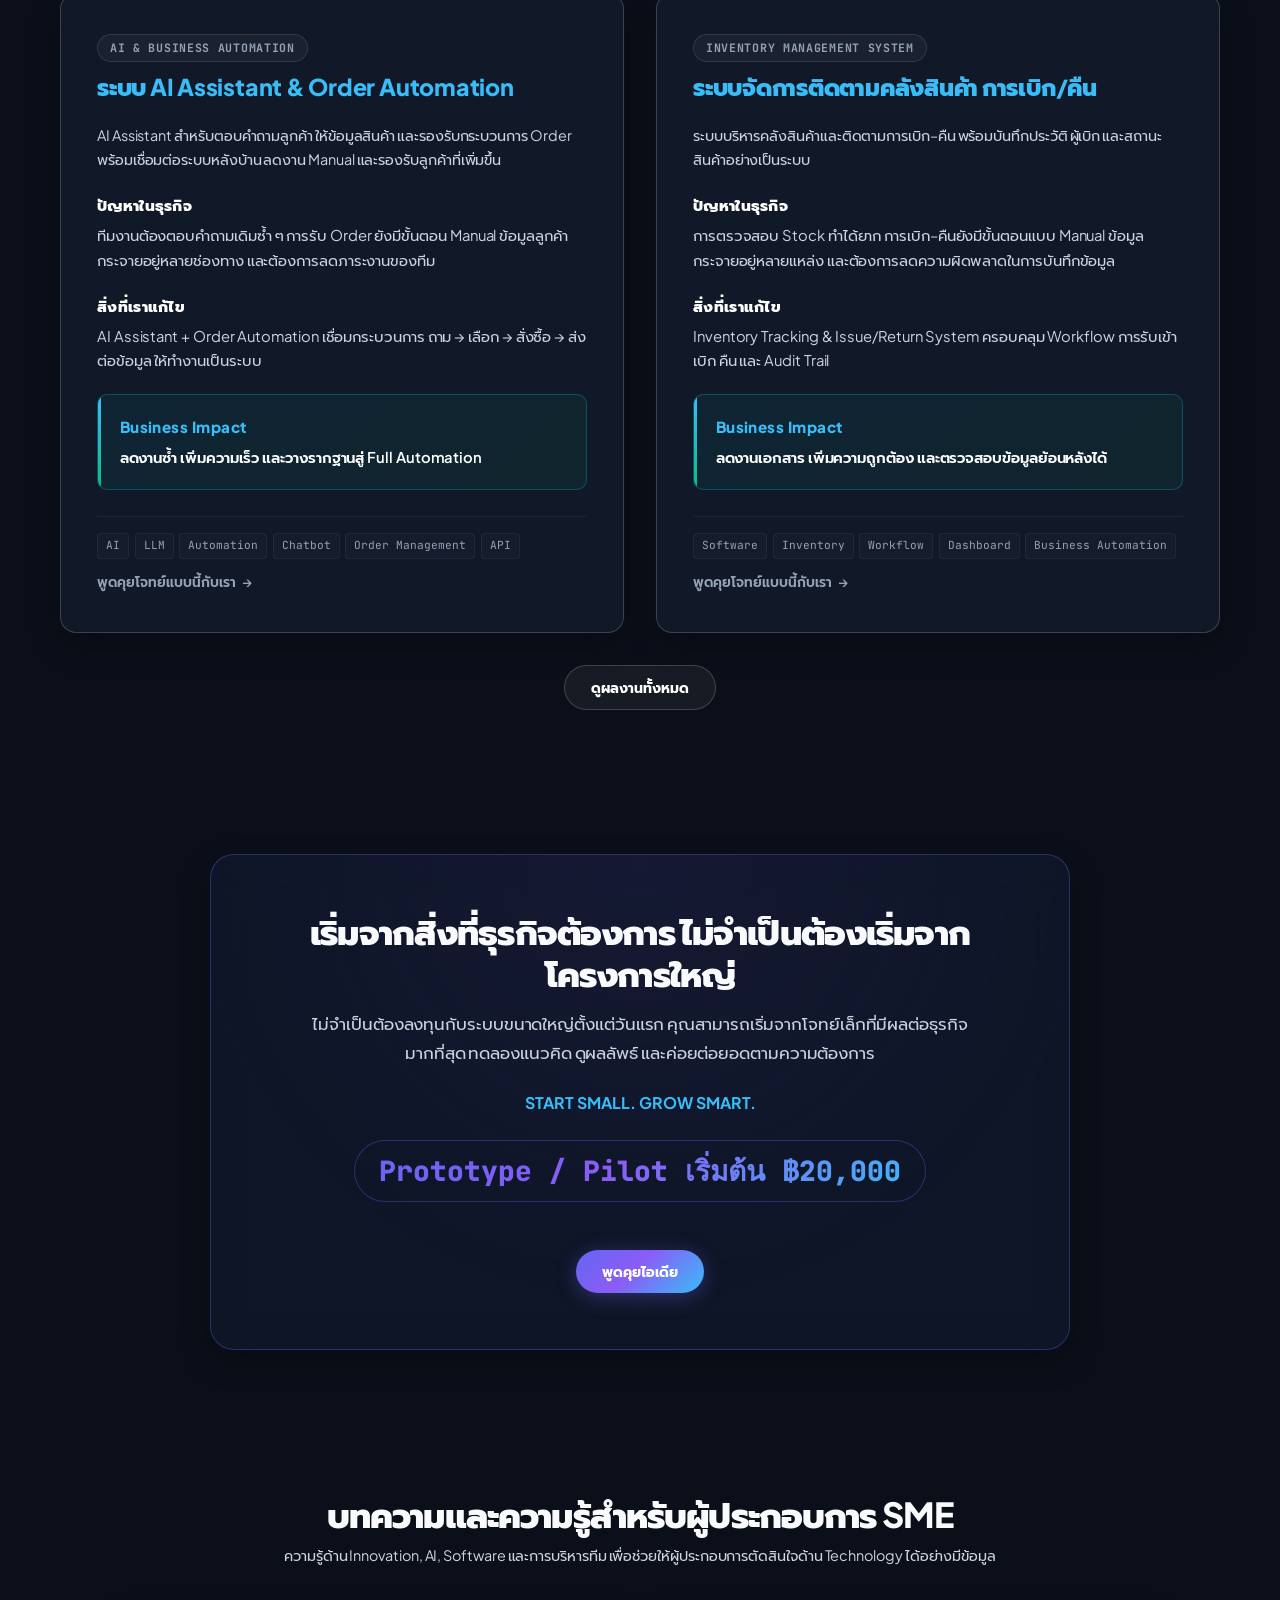
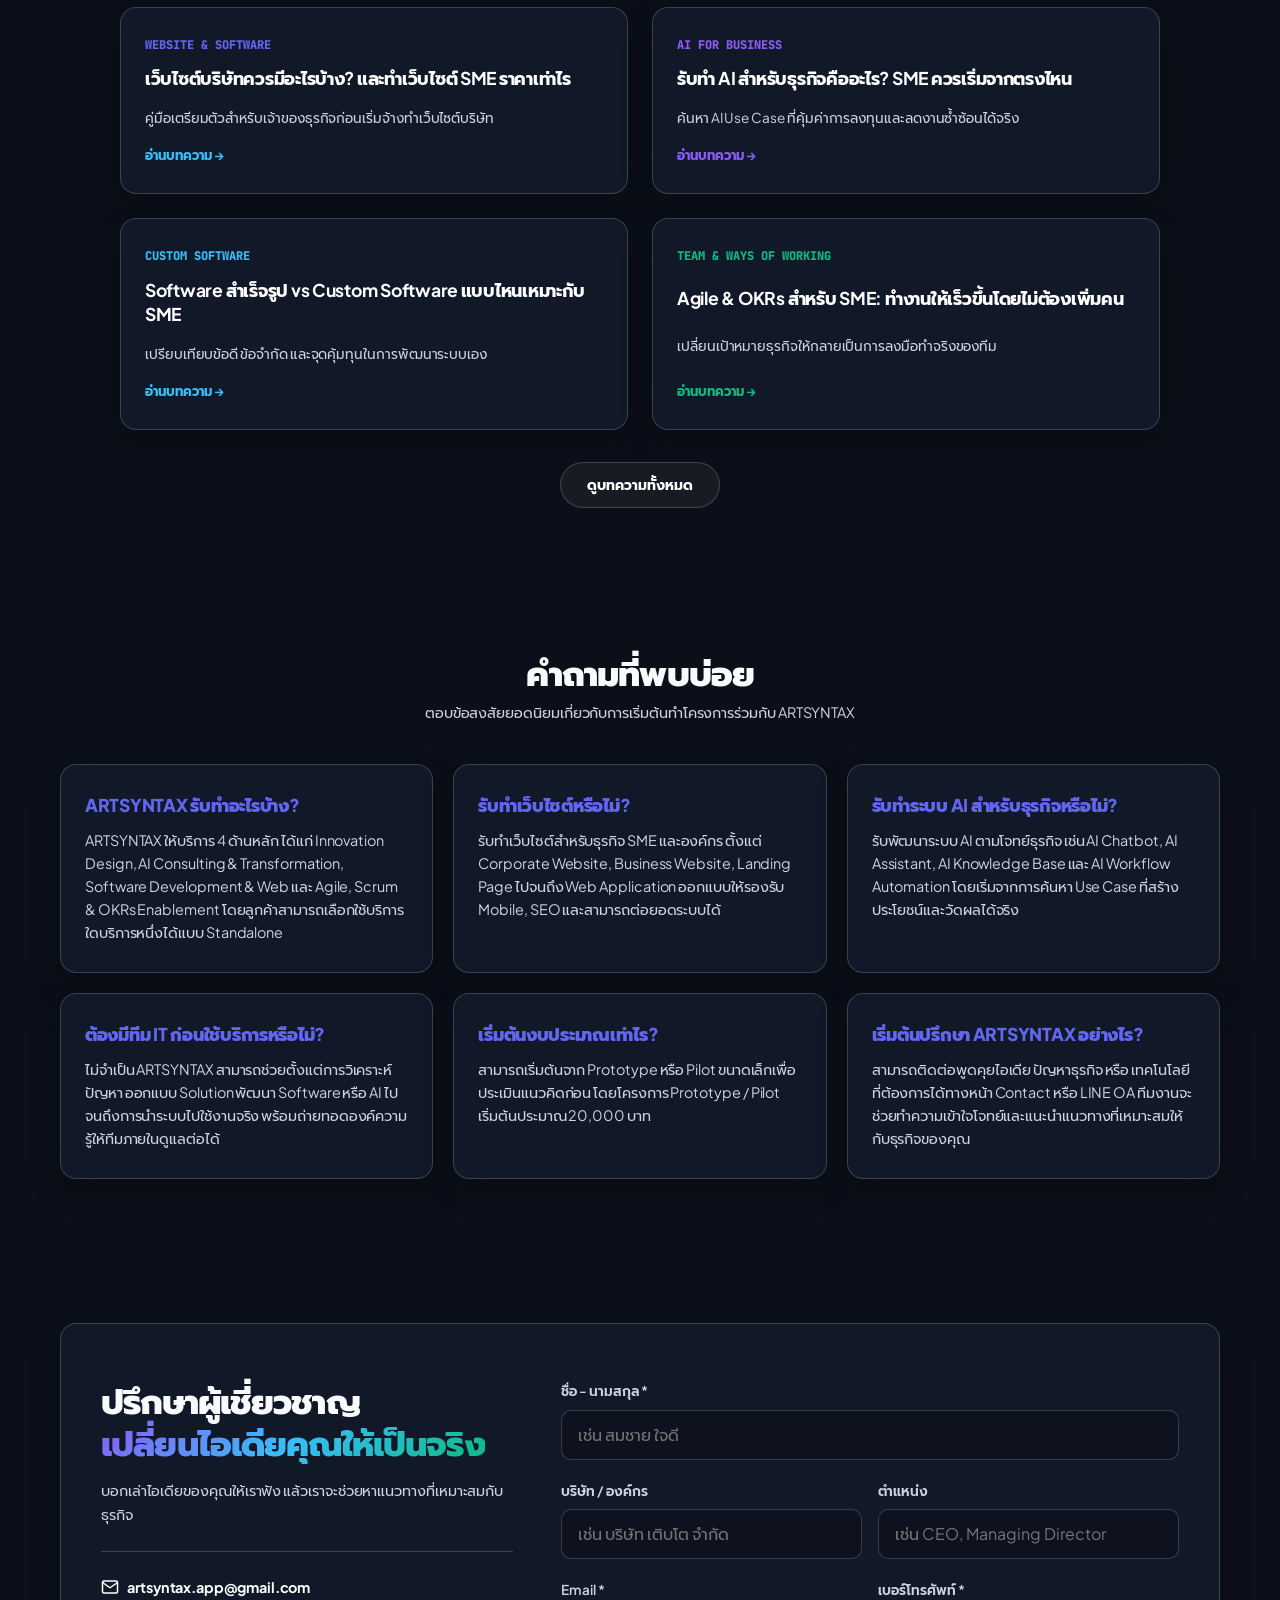
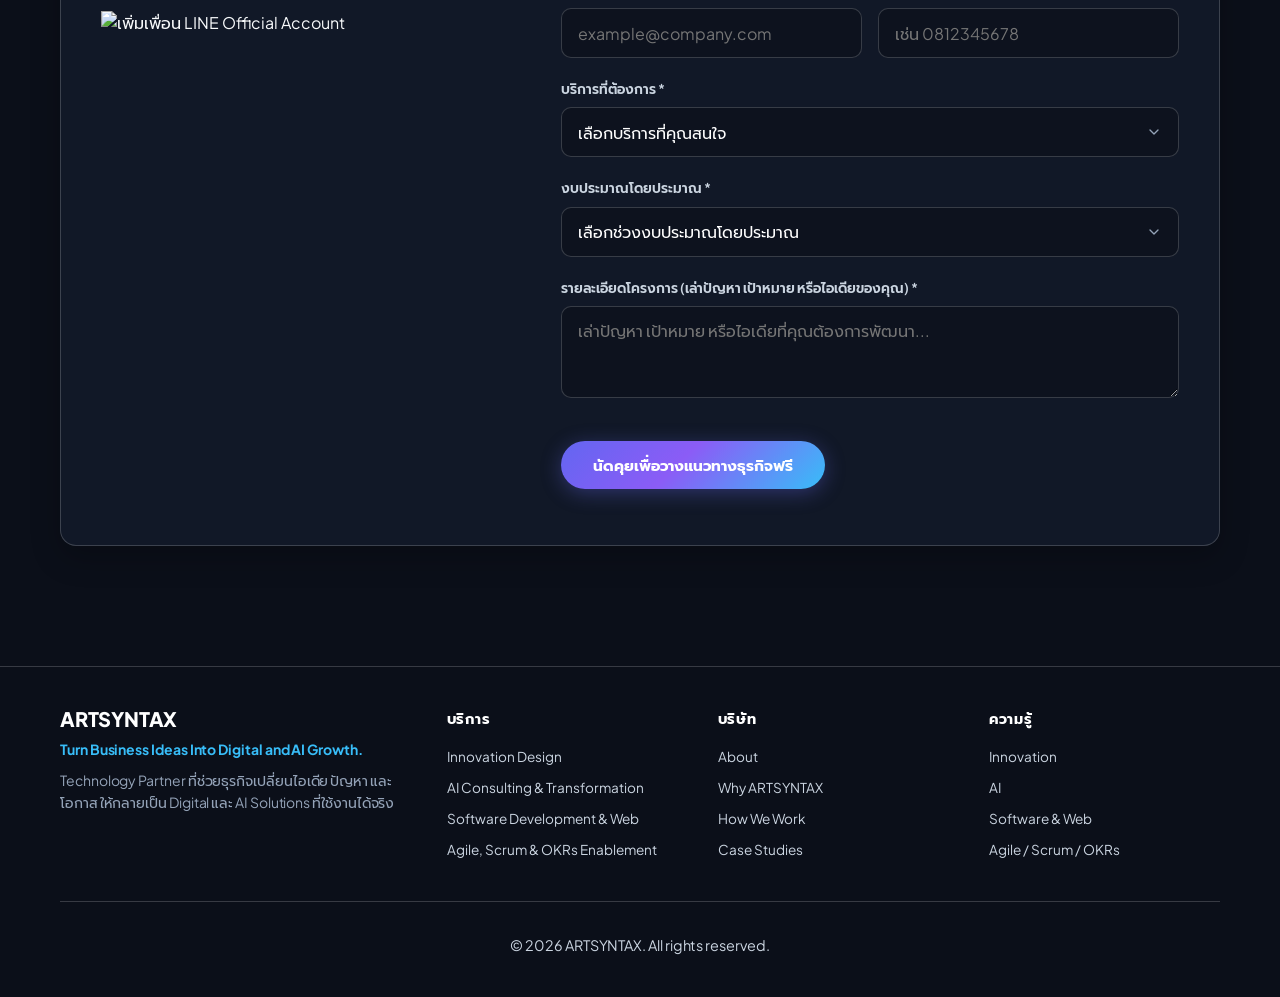
==== commit ed5bd318: "update layout mobile site" ====
--- a/index.html
+++ b/index.html
@@ -238,10 +238,10 @@
                     </div>
 
                     <div style="margin-top: 2rem;">
-                        <div style="display: inline-flex; align-items: center; gap: 0.6rem; background: rgba(99, 102, 241, 0.08); border: 1px solid rgba(99, 102, 241, 0.25); border-radius: var(--radius-pill); padding: 0.45rem 1.25rem; font-size: 0.85rem; color: var(--text-secondary);">
-                            <span style="font-weight: 800; color: var(--accent-cyan);">Start Small. Grow Smart.</span>
-                            <span style="color: rgba(255,255,255,0.2);">•</span>
-                            <span>เริ่มจากสิ่งที่ธุรกิจต้องการ แล้วค่อยต่อยอดเมื่อพร้อม</span>
+                        <div class="hero-philosophy-pill">
+                            <span class="hero-pill-brand">Start Small. Grow Smart.</span>
+                            <span class="hero-pill-dot">•</span>
+                            <span class="hero-pill-desc">เริ่มจากสิ่งที่ธุรกิจต้องการ แล้วค่อยต่อยอดเมื่อพร้อม</span>
                         </div>
                     </div>
                 </div>
--- a/css/styles.css
+++ b/css/styles.css
@@ -513,6 +513,32 @@
   margin-top: 0.5rem;
 }
 
+.hero-philosophy-pill {
+  display: inline-flex;
+  align-items: center;
+  gap: 0.6rem;
+  background: rgba(99, 102, 241, 0.08);
+  border: 1px solid rgba(99, 102, 241, 0.25);
+  border-radius: var(--radius-pill);
+  padding: 0.45rem 1.25rem;
+  font-size: 0.85rem;
+  color: var(--text-secondary);
+}
+
+.hero-pill-brand {
+  font-weight: 800;
+  color: var(--accent-cyan);
+  white-space: nowrap;
+}
+
+.hero-pill-dot {
+  color: rgba(255, 255, 255, 0.2);
+}
+
+.hero-pill-desc {
+  white-space: nowrap;
+}
+
 /* Services Grid (4 Pillars) */
 .services-grid {
   display: grid;
@@ -2921,6 +2947,21 @@
   .outputs-grid { grid-template-columns: 1fr; }
   .faq-grid-12,
   .faq-grid-2col { grid-template-columns: 1fr; }
+  .hero-philosophy-pill {
+    flex-direction: column;
+    gap: 0.25rem;
+    padding: 0.65rem 1.25rem;
+    border-radius: var(--radius-md);
+    text-align: center;
+    max-width: 92%;
+    margin: 0 auto;
+  }
+  .hero-pill-dot { display: none; }
+  .hero-pill-desc {
+    white-space: normal;
+    font-size: 0.825rem;
+    line-height: 1.45;
+  }
   .footer-wrapper { grid-template-columns: 1fr; }
   .footer-bottom-bar { flex-direction: column; text-align: center; }
 }
